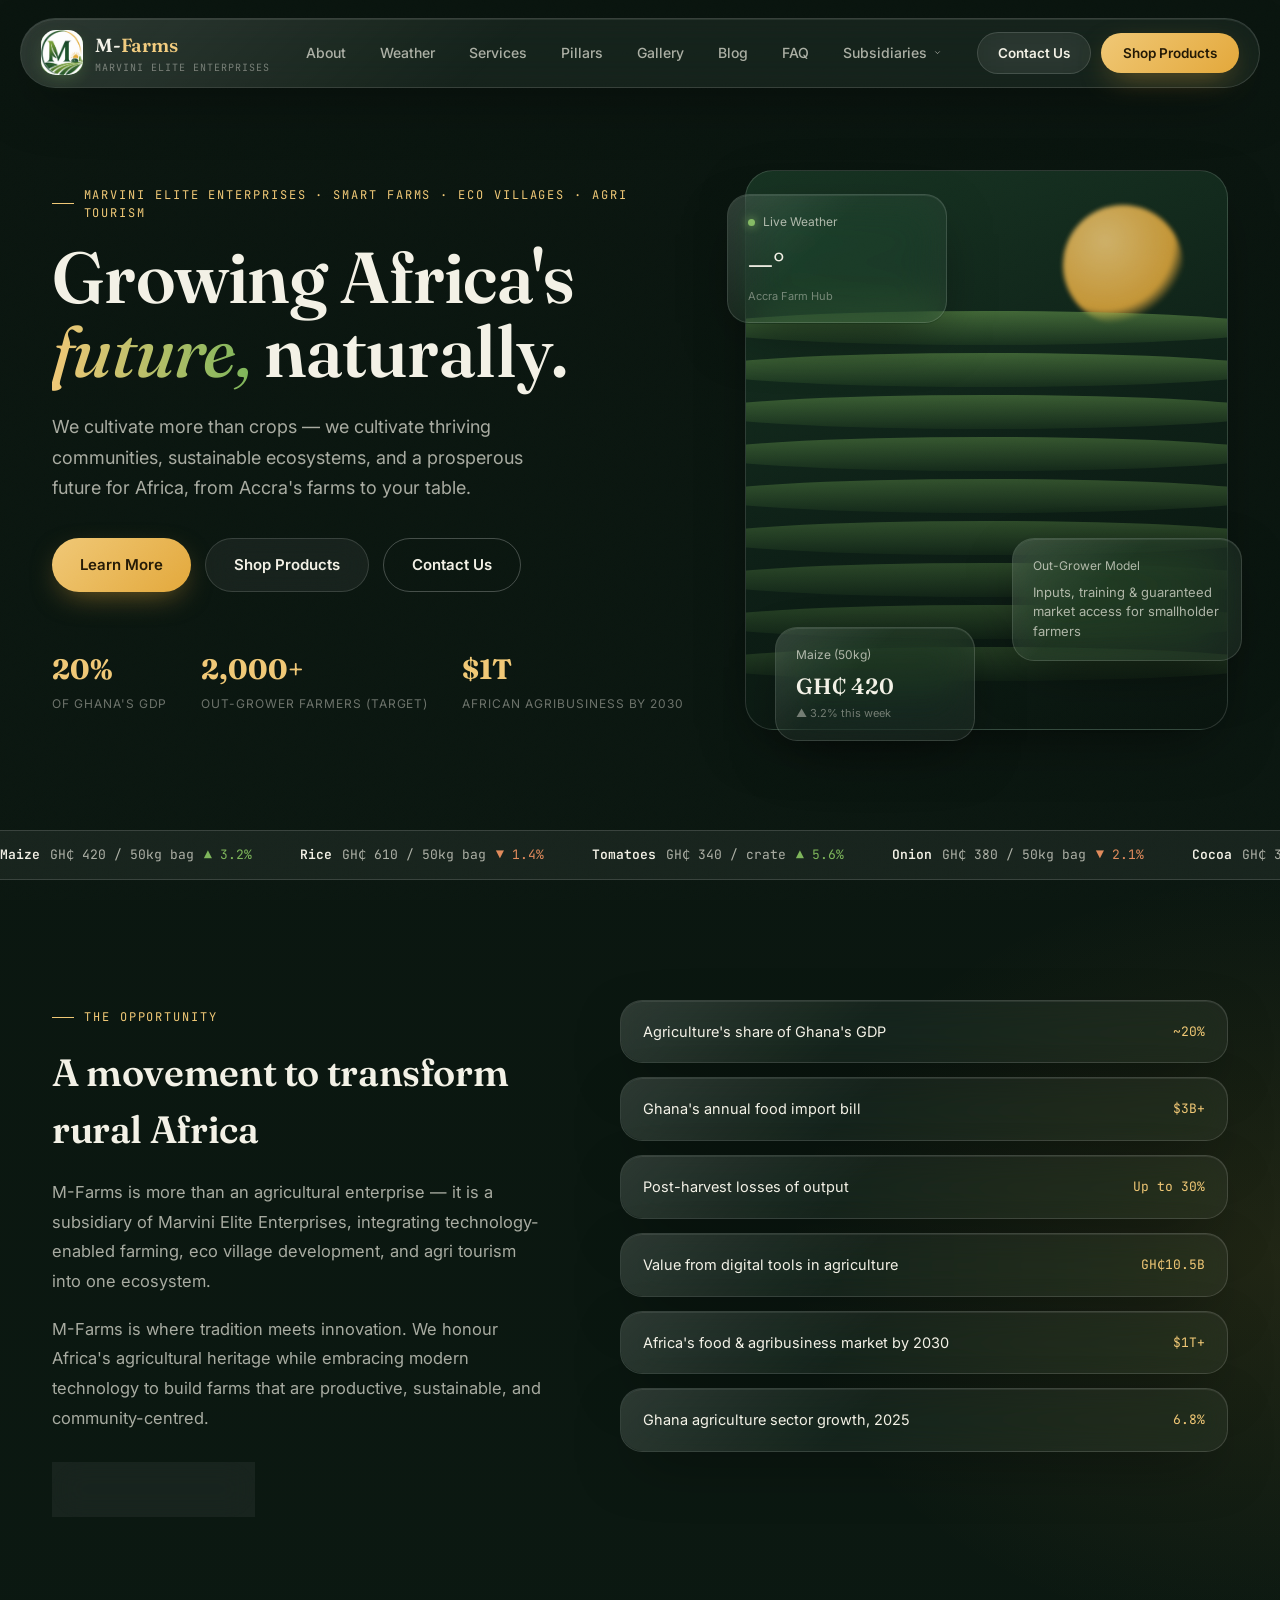
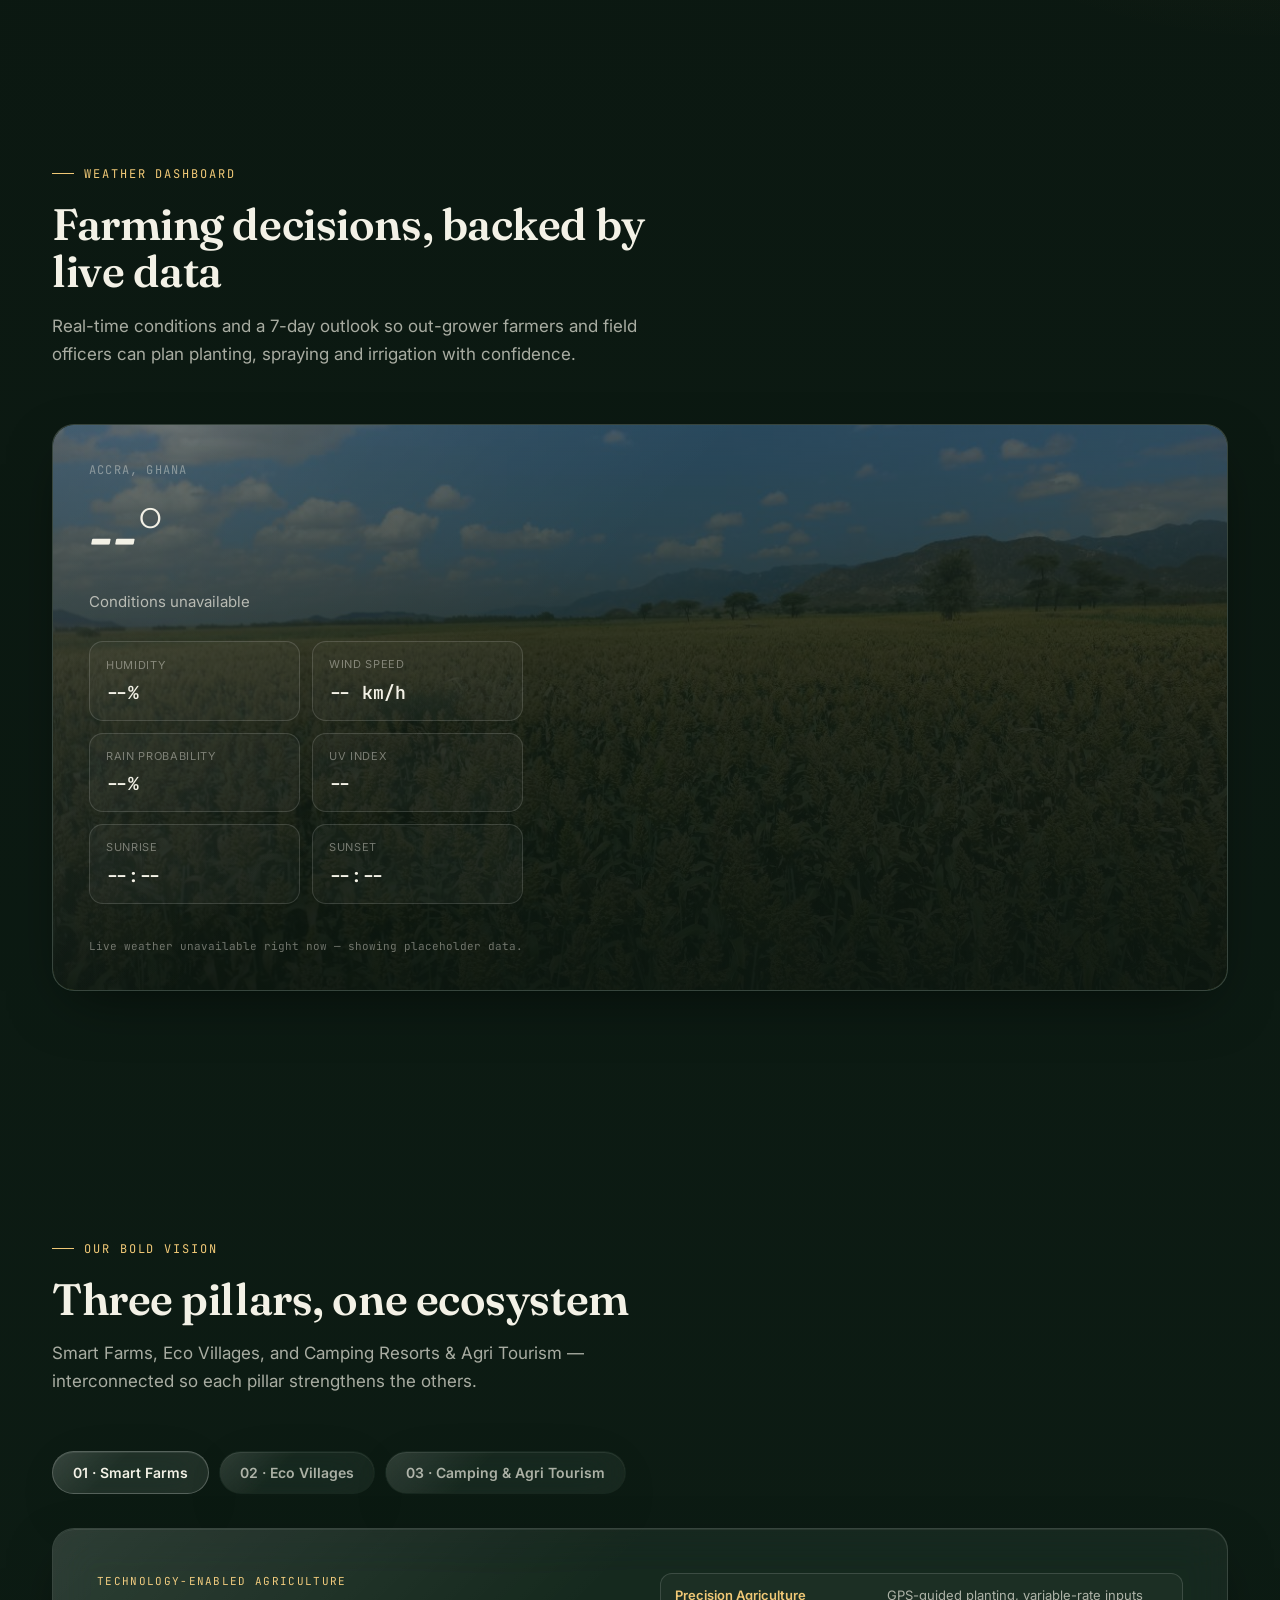
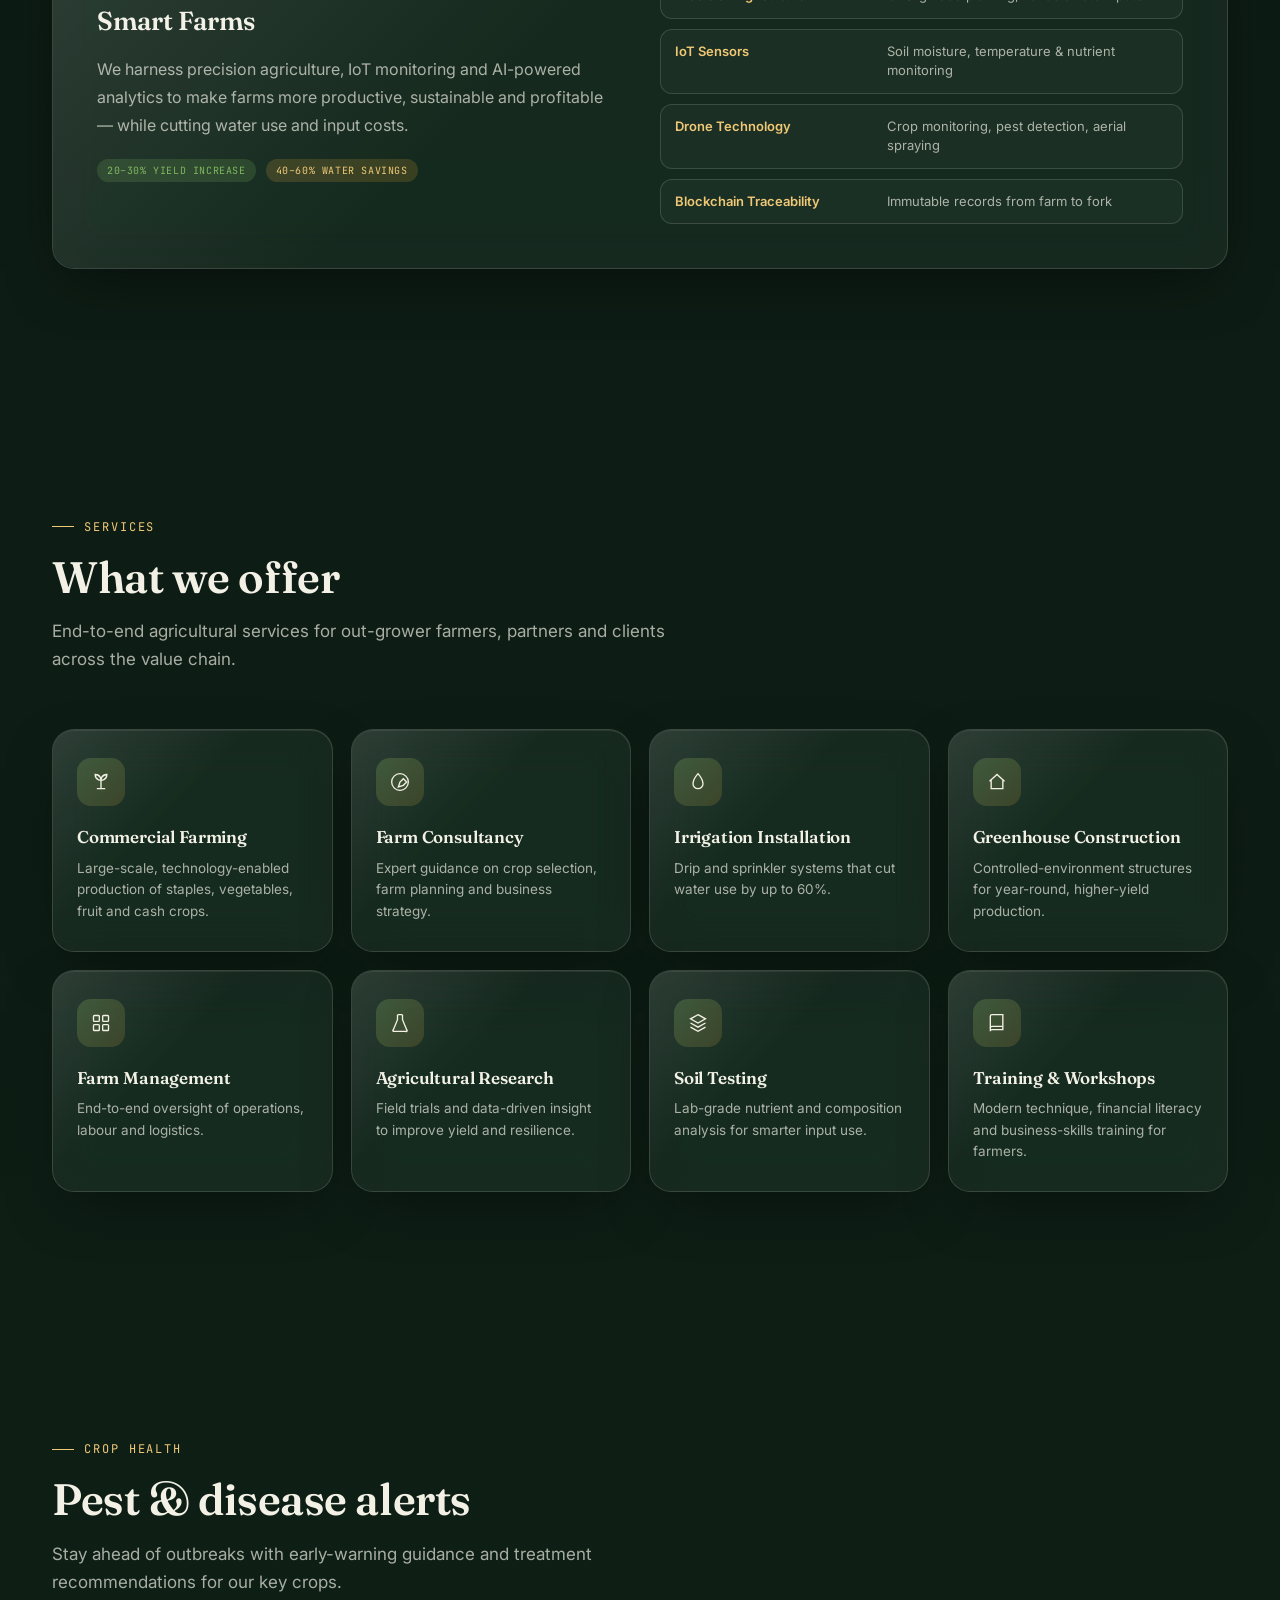
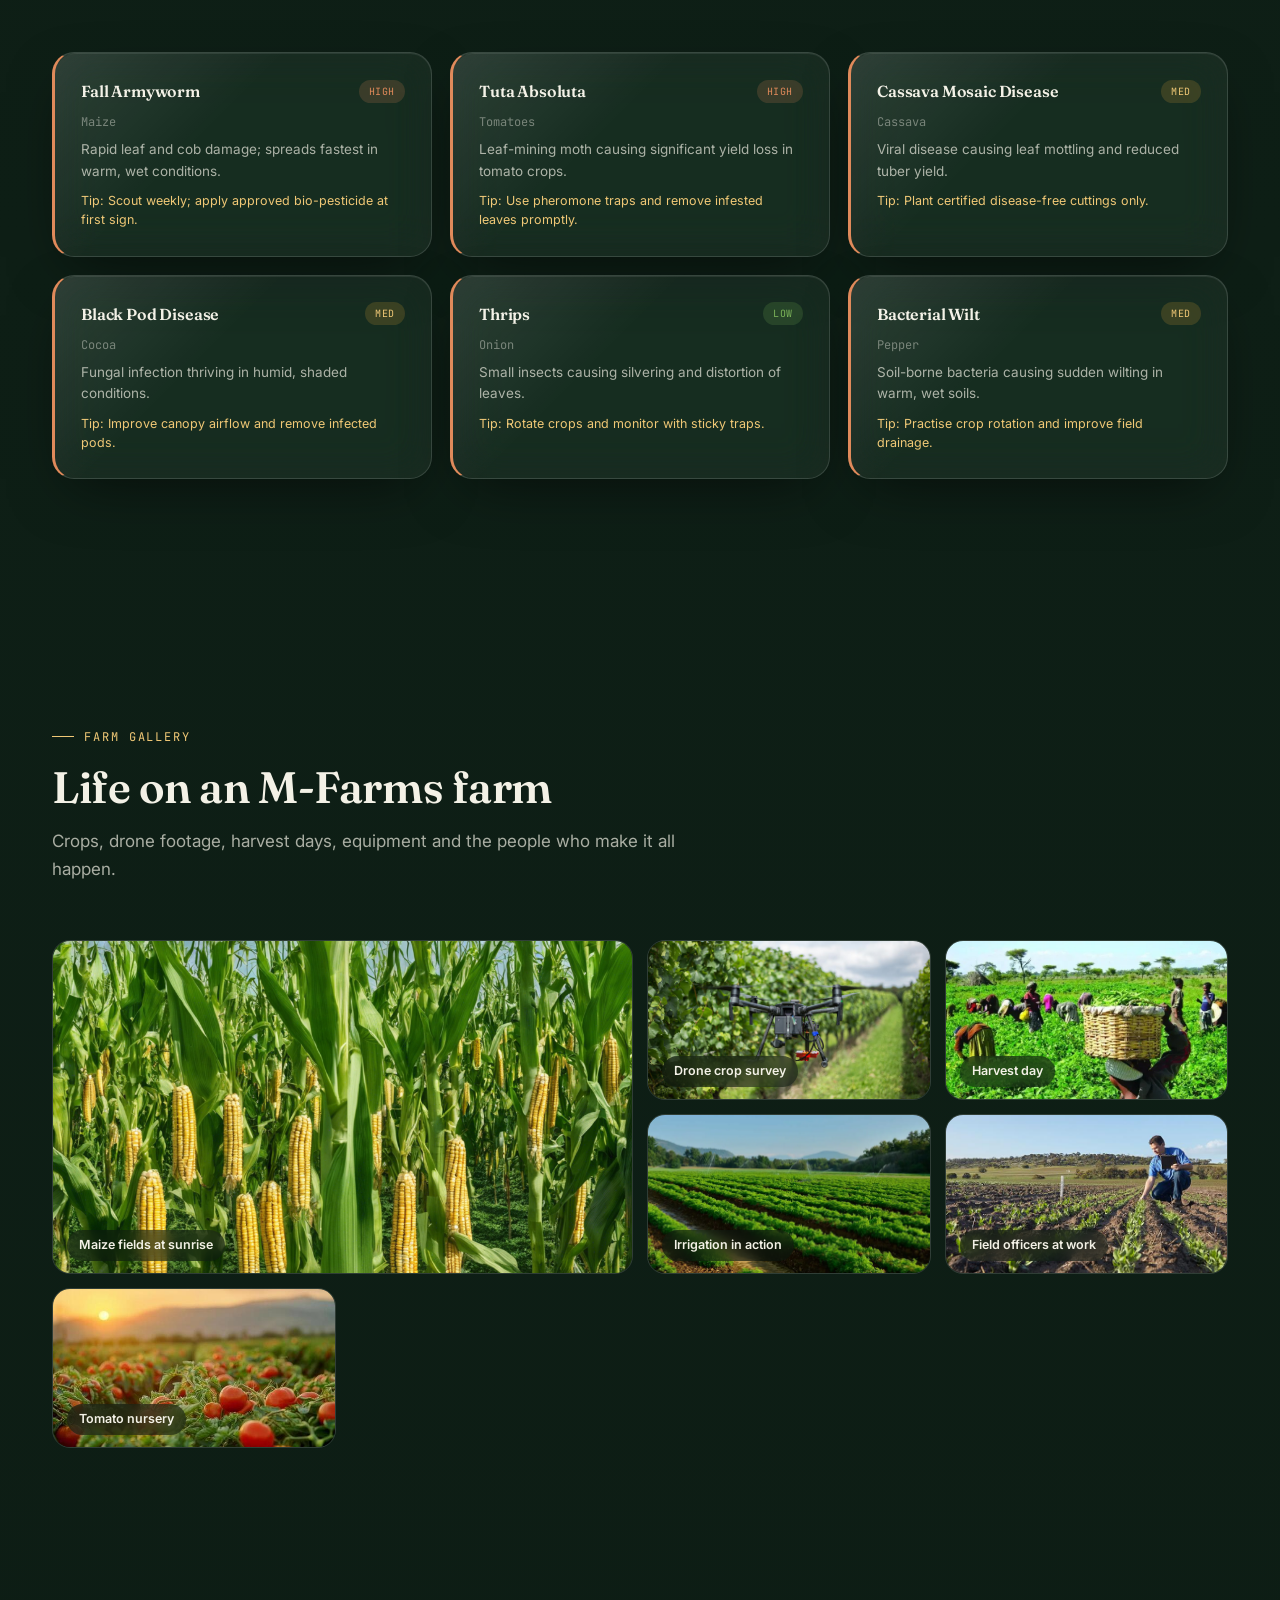
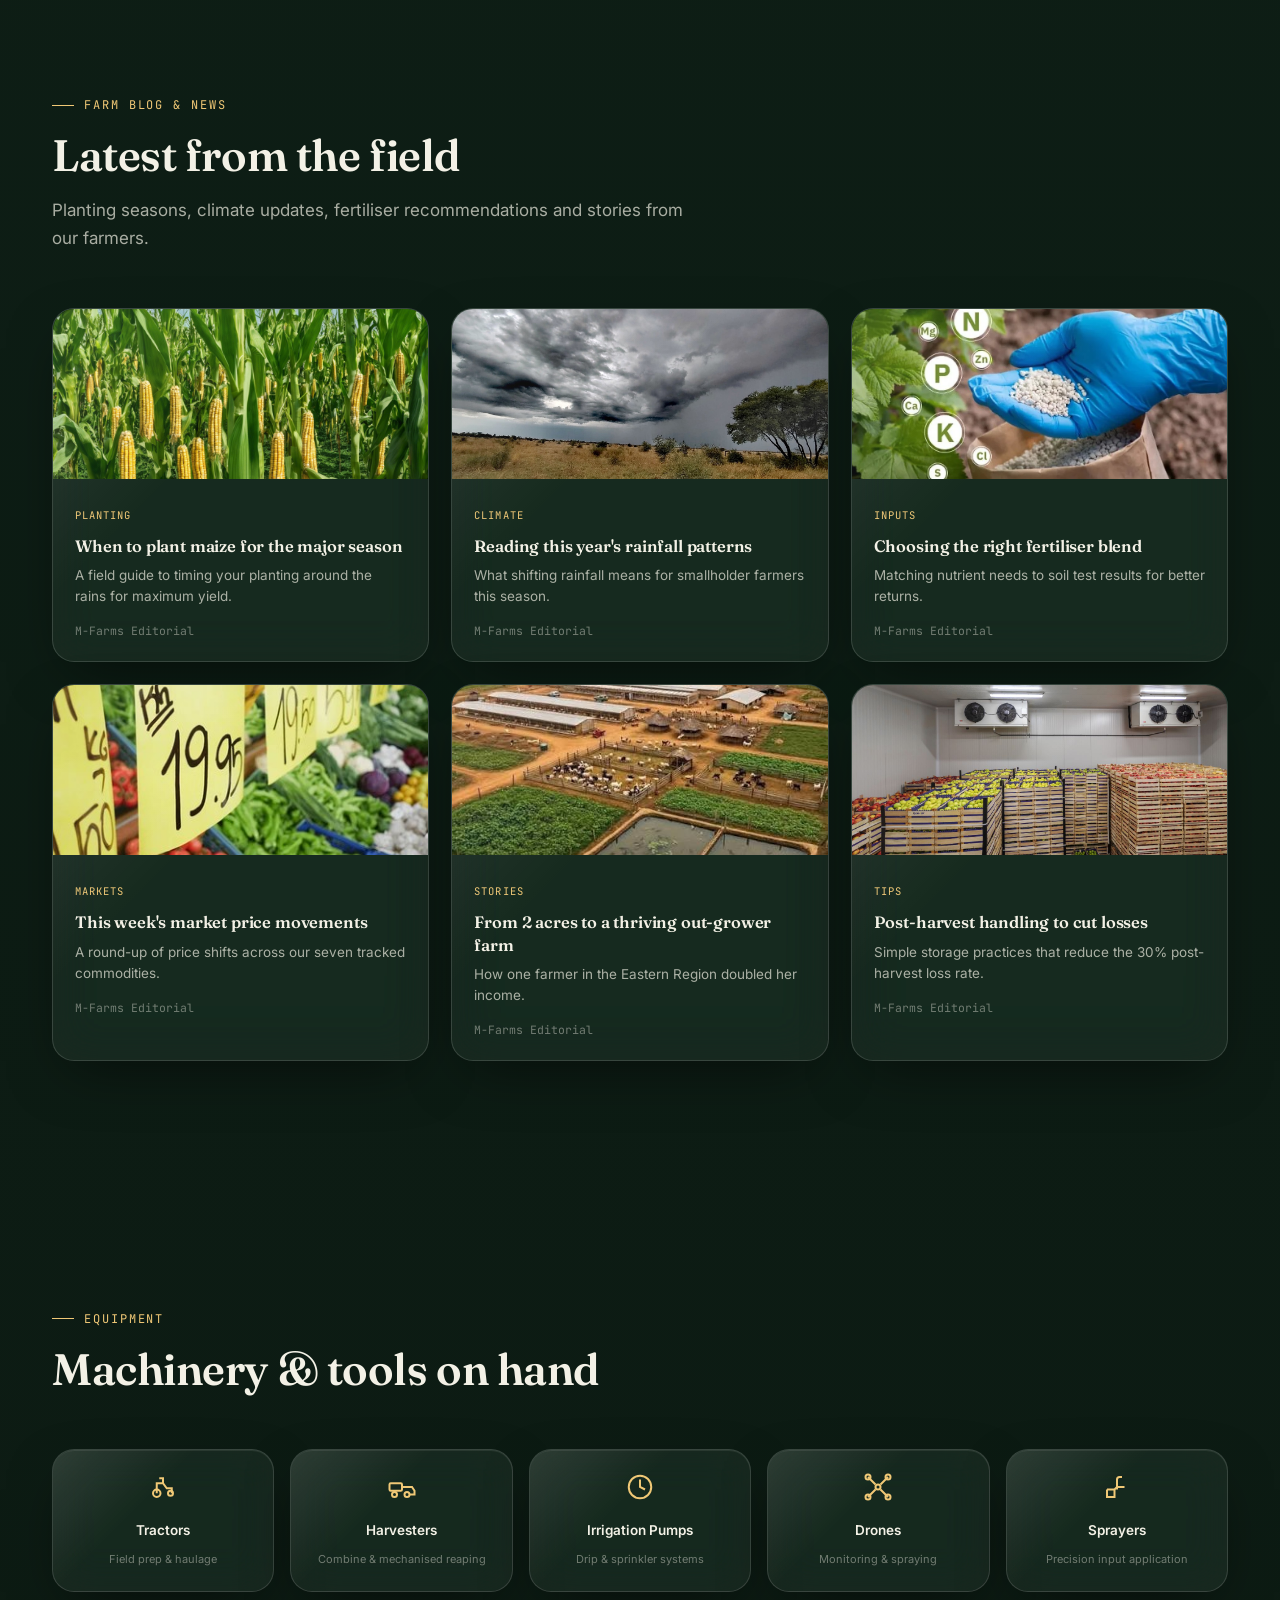
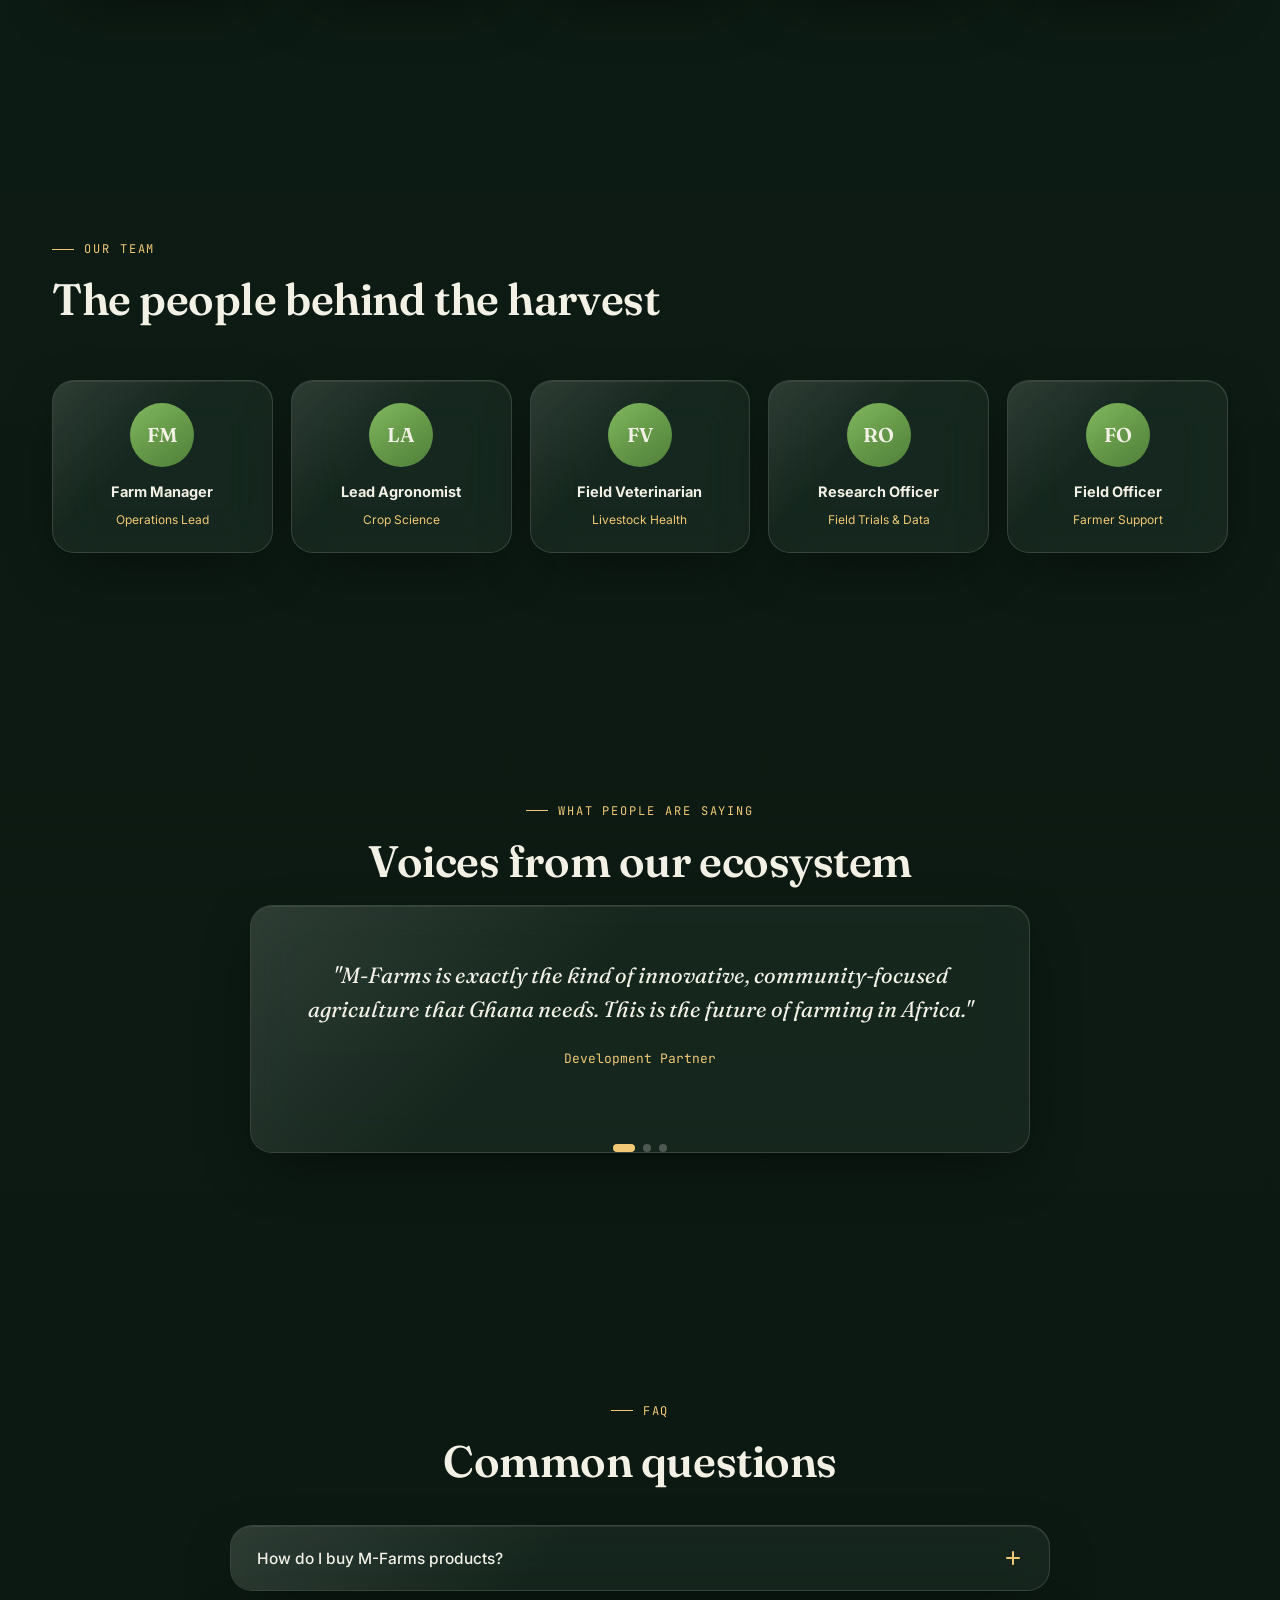
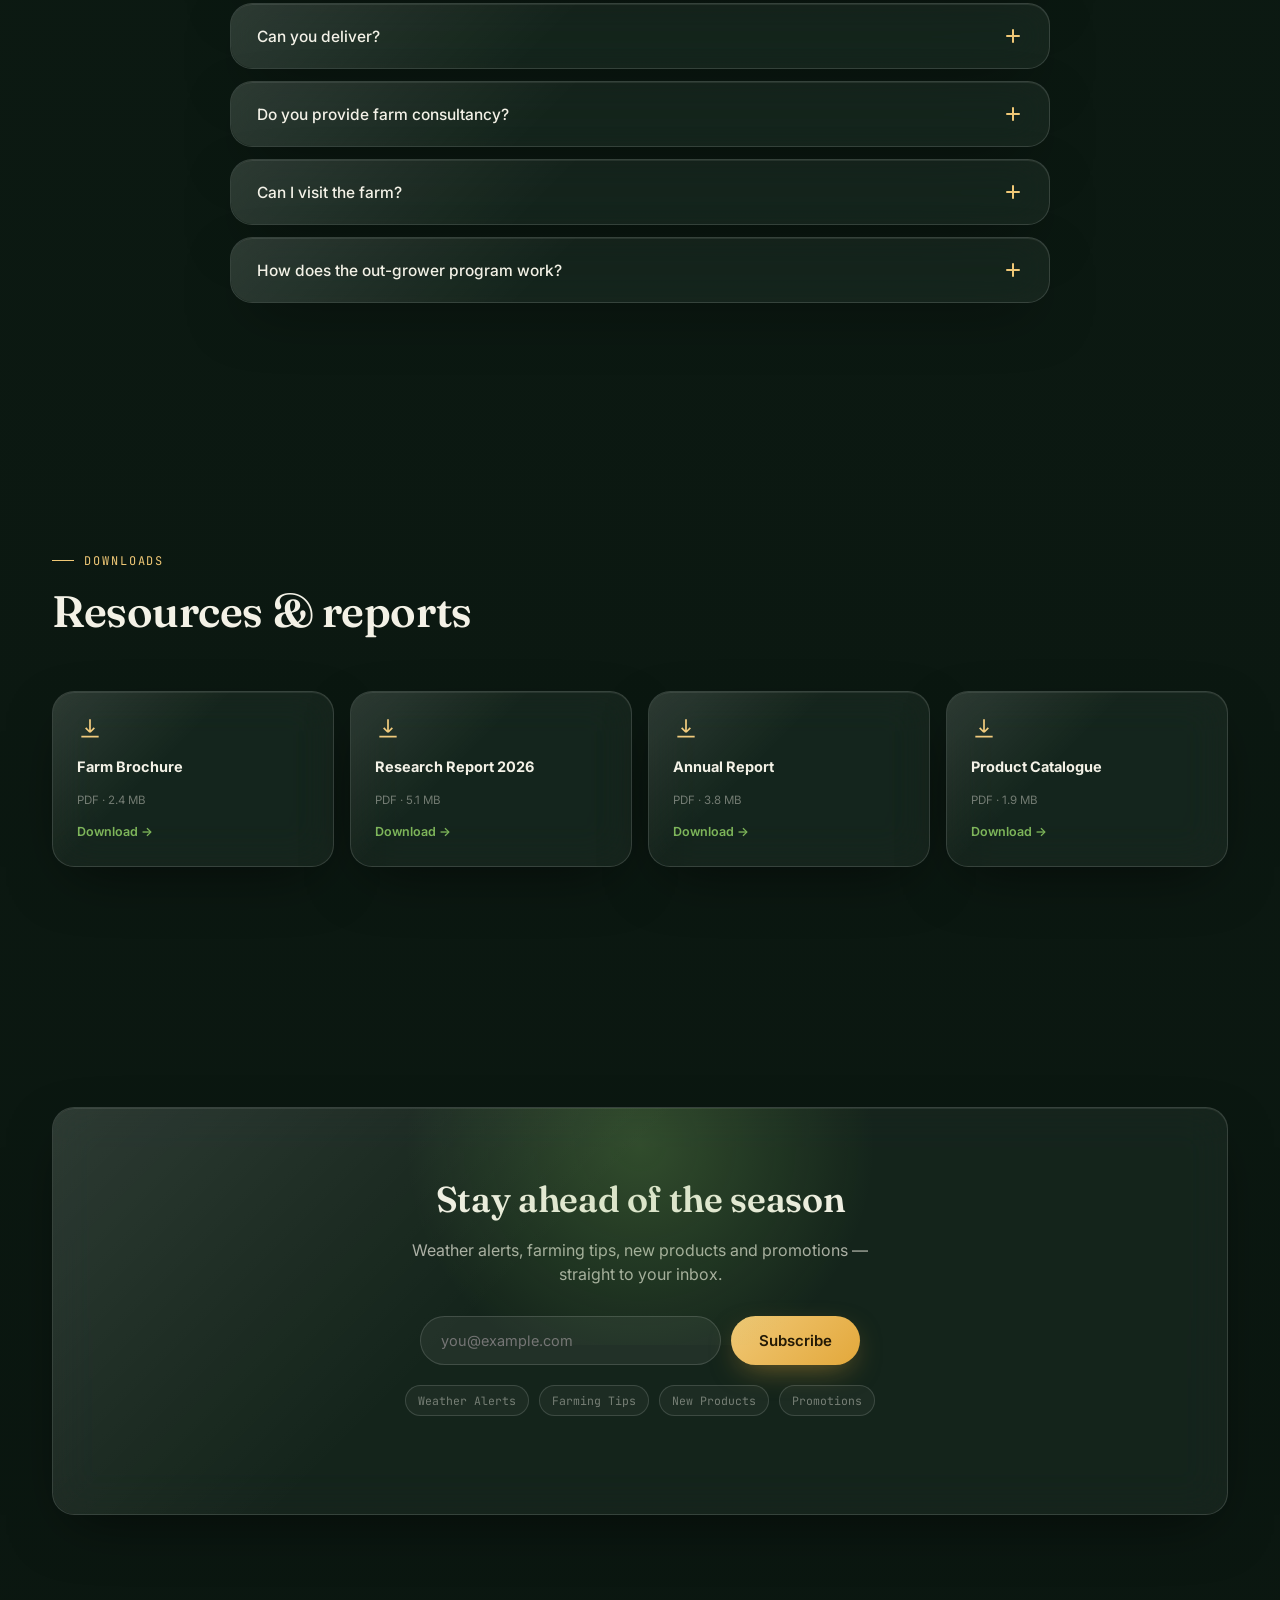
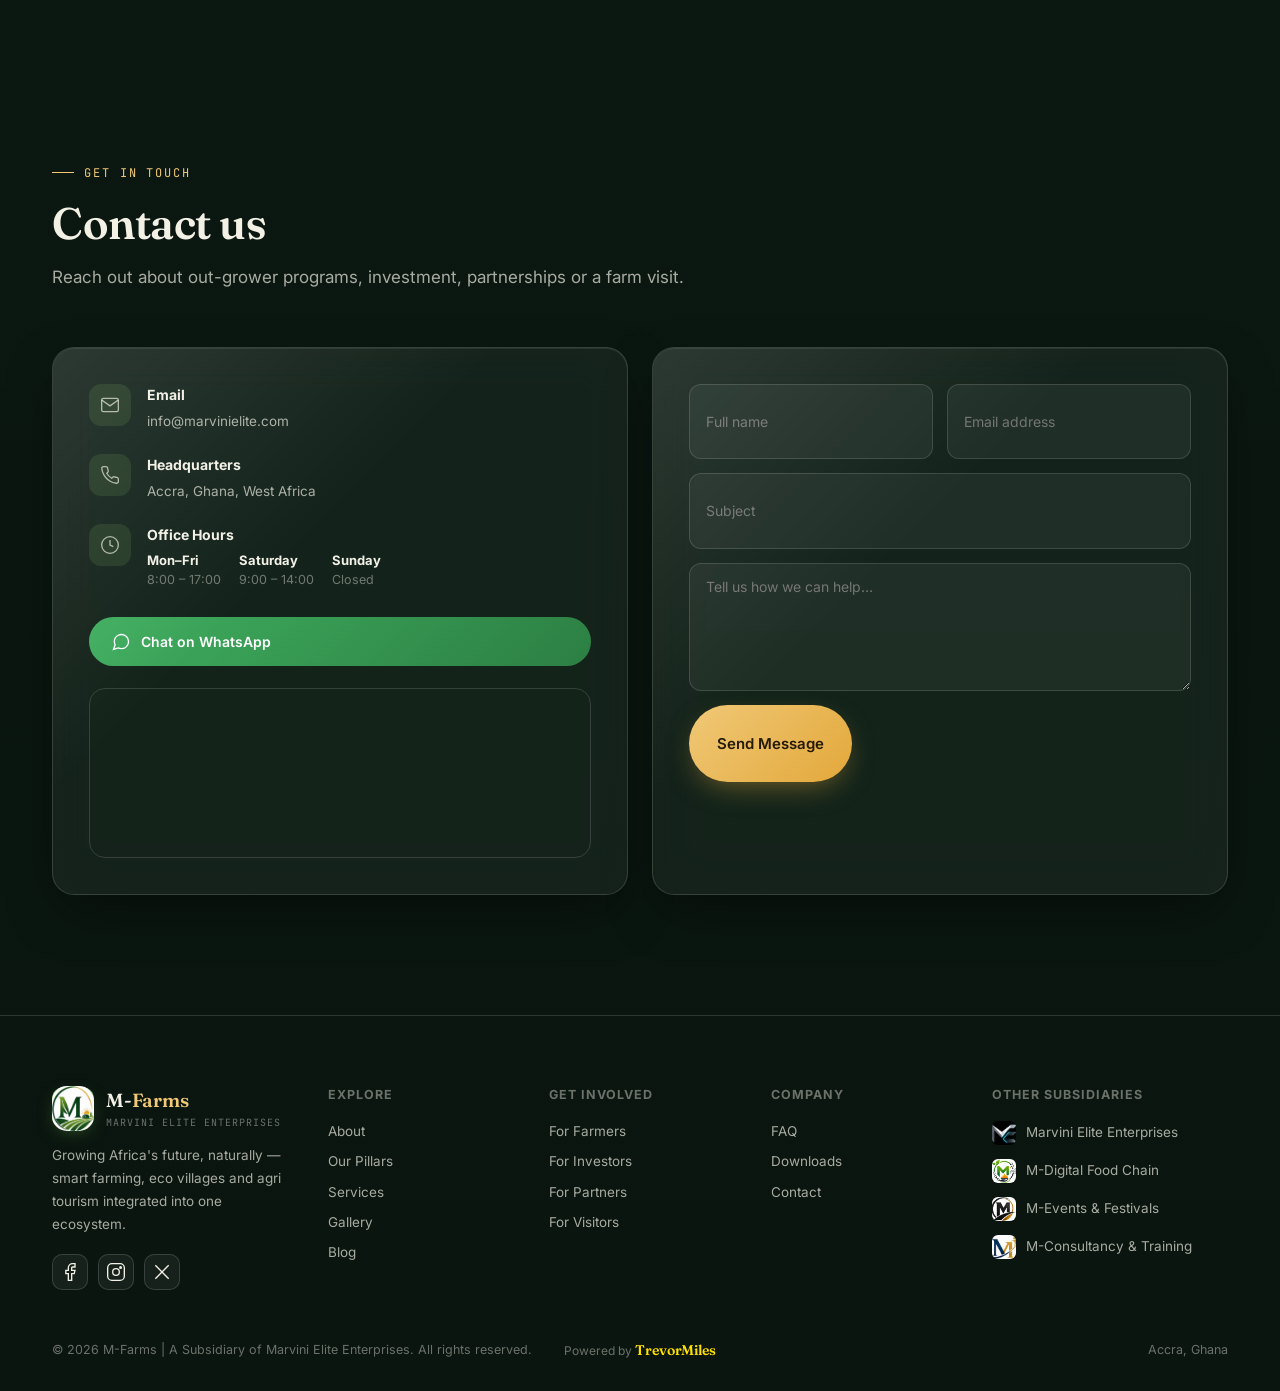
==== index.html @ 48f160b6 "first commit - M- Farms" ====
<!DOCTYPE html>
<html lang="en">
<head>
<meta charset="UTF-8">
<meta name="viewport" content="width=device-width, initial-scale=1.0">
<title>M-Farms — Growing Africa's Future, Naturally.</title>
<link rel="apple-touch-icon" sizes="180x180" href="img/favicon_io/apple-touch-icon.png">
<link rel="icon" type="image/png" sizes="32x32" href="img/favicon_io/favicon-32x32.png">
<link rel="icon" type="image/png" sizes="16x16" href="img/favicon_io/favicon-16x16.png">
<link rel="manifest" href="img/favicon_io/site.webmanifest">
<meta name="description" content="M-Farms integrates smart farming, eco villages, and agri tourism to build prosperous, food-secure African communities.">
<link rel="preconnect" href="https://fonts.googleapis.com">
<link rel="preconnect" href="https://fonts.gstatic.com" crossorigin>
<link href="https://fonts.googleapis.com/css2?family=Fraunces:ital,opsz,wght@0,9..144,300;0,9..144,450;0,9..144,600;0,9..144,700;1,9..144,500&family=Inter:wght@300;400;500;600;700&family=JetBrains+Mono:wght@400;500;600&display=swap" rel="stylesheet">
<style>
/* ============ DESIGN TOKENS ============ */
:root{
  --bg:#0a150f;
  --bg-2:#0e1f16;
  --bg-3:#122a1c;
  --ink:#f3f1e6;
  --ink-dim:rgba(243,241,230,.68);
  --ink-faint:rgba(243,241,230,.42);
  --leaf:#7db55a;
  --leaf-deep:#4f7f39;
  --gold:#e3a83b;
  --gold-soft:#f0c876;
  --soil:#a9764f;
  --alert:#e08a5b;
  --glass:rgba(255,255,255,.055);
  --glass-hi:rgba(255,255,255,.09);
  --glass-border:rgba(255,255,255,.14);
  --glass-border-hi:rgba(255,255,255,.24);
  --shadow:0 20px 60px -20px rgba(0,0,0,.6);
  --radius:22px;
  --radius-sm:14px;
  --ff-display:'Fraunces', serif;
  --ff-body:'Inter', sans-serif;
  --ff-mono:'JetBrains Mono', monospace;
  --ease:cubic-bezier(.22,1,.36,1);
}

*,*::before,*::after{box-sizing:border-box;margin:0;padding:0}
html{scroll-behavior:smooth}
body{
  font-family:var(--ff-body);
  background:
    radial-gradient(ellipse 1200px 800px at 15% -10%, rgba(125,181,90,.16), transparent 60%),
    radial-gradient(ellipse 900px 700px at 100% 10%, rgba(227,168,59,.10), transparent 55%),
    linear-gradient(180deg, var(--bg) 0%, var(--bg-2) 40%, var(--bg) 100%);
  color:var(--ink);
  line-height:1.5;
  overflow-x:hidden;
  min-height:100vh;
}
img{max-width:100%;display:block}
a{color:inherit;text-decoration:none}
button{font-family:inherit;cursor:pointer;border:none;background:none;color:inherit}
input,textarea,select{font-family:inherit;color:inherit}
ul{list-style:none}
h1,h2,h3,h4{font-family:var(--ff-display);font-weight:600;letter-spacing:-.01em}
.container{max-width:1240px;margin:0 auto;padding:0 32px}
::selection{background:var(--leaf-deep);color:#fff}

/* subtle grain texture overlay */
body::before{
  content:'';
  position:fixed;inset:0;pointer-events:none;z-index:2;opacity:.035;
  background-image:url("data:image/svg+xml,%3Csvg xmlns='http://www.w3.org/2000/svg' width='120' height='120'%3E%3Cfilter id='n'%3E%3CfeTurbulence type='fractalNoise' baseFrequency='0.9' numOctaves='2' stitchTiles='stitch'/%3E%3C/filter%3E%3Crect width='100%25' height='100%25' filter='url(%23n)'/%3E%3C/svg%3E");
  mix-blend-mode:overlay;
}

/* ============ GLASS PRIMITIVES ============ */
.glass{
  background:var(--glass);
  border:1px solid var(--glass-border);
  border-radius:var(--radius);
  backdrop-filter:blur(22px) saturate(140%);
  -webkit-backdrop-filter:blur(22px) saturate(140%);
  box-shadow:var(--shadow), inset 0 1px 0 rgba(255,255,255,.08);
  position:relative;
}
.glass::after{
  content:'';position:absolute;inset:0;border-radius:inherit;pointer-events:none;
  background:linear-gradient(135deg, rgba(255,255,255,.10), rgba(255,255,255,0) 40%);
}
.glass-hi{background:var(--glass-hi);border-color:var(--glass-border-hi)}
.pill{border-radius:999px}

/* eyebrow label */
.eyebrow{
  display:inline-flex;align-items:center;gap:10px;
  font-family:var(--ff-mono);font-size:12px;letter-spacing:.16em;text-transform:uppercase;
  color:var(--gold-soft);margin-bottom:18px;
}
.eyebrow::before{content:'';width:22px;height:1px;background:var(--gold-soft)}

.btn{
  display:inline-flex;align-items:center;justify-content:center;gap:8px;
  padding:15px 28px;border-radius:999px;font-weight:600;font-size:15px;
  transition:transform .35s var(--ease), box-shadow .35s var(--ease), background .35s var(--ease);
  white-space:nowrap;
}
.btn-primary{
  background:linear-gradient(135deg, var(--gold-soft), var(--gold));
  color:#241a06;box-shadow:0 10px 30px -10px rgba(227,168,59,.55);
}
.btn-primary:hover{transform:translateY(-2px);box-shadow:0 16px 36px -10px rgba(227,168,59,.7)}
.btn-glass{
  background:var(--glass);border:1px solid var(--glass-border);color:var(--ink);
  backdrop-filter:blur(16px);
}
.btn-glass:hover{background:var(--glass-hi);border-color:var(--glass-border-hi);transform:translateY(-2px)}
.btn-outline{border:1px solid var(--glass-border-hi);color:var(--ink)}
.btn-outline:hover{background:var(--glass)}

section{position:relative;padding:120px 0}
.section-head{max-width:640px;margin-bottom:56px}
.section-head h2{font-size:clamp(30px,4vw,44px);line-height:1.08;font-weight:600}
.section-head p{color:var(--ink-dim);font-size:17px;margin-top:16px;line-height:1.65}

/* reveal on scroll */
.reveal{opacity:0;transform:translateY(28px);transition:opacity .8s var(--ease), transform .8s var(--ease)}
.reveal.in{opacity:1;transform:translateY(0)}

/* ============ NAV ============ */
header{
  position:fixed;top:0;left:0;right:0;z-index:100;
  padding:18px 0;
}
.nav-inner{
  max-width:1240px;margin:0 auto;padding:12px 20px;
  display:flex;align-items:center;justify-content:space-between;
  border-radius:999px;
}
.brand{display:flex;align-items:center;gap:12px}
.brand-mark{
  width:42px;height:42px;border-radius:12px;
  background:linear-gradient(145deg, var(--leaf), var(--leaf-deep));
  display:flex;align-items:center;justify-content:center;
  box-shadow:inset 0 1px 0 rgba(255,255,255,.35), 0 6px 18px -6px rgba(79,127,57,.7);
}
.brand-name{font-family:var(--ff-display);font-size:19px;font-weight:600;letter-spacing:-.01em}
.brand-name span{color:var(--gold-soft)}
.brand-sub{display:block;font-family:var(--ff-mono);font-size:10px;letter-spacing:.1em;color:var(--ink-faint);text-transform:uppercase}
nav ul{display:flex;align-items:center;gap:2px}
nav ul li{display:flex;align-items:center}
nav a{
  padding:10px 16px;border-radius:999px;font-size:14px;font-weight:500;color:var(--ink-dim);
  transition:background .3s var(--ease), color .3s var(--ease);
}
nav a:hover{background:var(--glass);color:var(--ink)}
.nav-drop{position:relative;display:flex;align-items:center}
.nav-drop>a{display:flex;align-items:center;gap:6px;height:100%}
.nav-drop .caret{width:9px;height:9px;stroke:currentColor;fill:none;stroke-width:2;transition:transform .3s var(--ease)}
.nav-drop.open .caret{transform:rotate(180deg)}
.nav-drop-menu{
  position:absolute;top:100%;left:50%;transform:translateX(-50%) translateY(6px);
  margin-top:10px;min-width:220px;padding:10px;display:grid;gap:2px;
  opacity:0;visibility:hidden;pointer-events:none;
  transition:opacity .25s var(--ease), transform .25s var(--ease), visibility .25s;
  z-index:50;
}
.nav-drop-menu::before{
  content:'';position:absolute;left:0;right:0;top:-10px;height:10px;
}
.nav-drop:hover .nav-drop-menu,
.nav-drop.open .nav-drop-menu{
  opacity:1;visibility:visible;pointer-events:auto;transform:translateX(-50%) translateY(0);
}
.nav-drop-menu a{
  display:flex;align-items:center;gap:10px;padding:10px 12px;border-radius:12px;
  font-size:13.5px;color:var(--ink-dim);white-space:nowrap;
}
.nav-drop-menu a:hover{background:var(--glass-hi);color:var(--ink)}
.nav-drop-menu img{width:22px;height:22px;border-radius:6px;object-fit:cover;flex-shrink:0}
.nav-cta{display:flex;align-items:center;gap:10px}
.nav-toggle{display:none;width:42px;height:42px;border-radius:12px;align-items:center;justify-content:center}
.nav-toggle span,.nav-toggle span::before,.nav-toggle span::after{
  content:'';display:block;width:18px;height:2px;background:var(--ink);position:relative;transition:.3s;
}
.nav-toggle span::before{position:absolute;top:-6px}
.nav-toggle span::after{position:absolute;top:6px}

/* ============ HERO ============ */
.hero{padding:170px 0 100px;position:relative;overflow:hidden}
.hero-grid{display:grid;grid-template-columns:1.05fr .8fr;gap:60px;align-items:center}
.hero-copy h1{font-size:clamp(42px,6vw,72px);line-height:1.03;font-weight:600}
.hero-copy h1 em{
  font-style:italic;font-weight:500;color:var(--gold-soft);
  background:linear-gradient(90deg,var(--gold-soft),var(--leaf));
  -webkit-background-clip:text;background-clip:text;color:transparent;
}
.hero-copy .lede{margin:24px 0 34px;font-size:18px;color:var(--ink-dim);max-width:520px;line-height:1.7}
.hero-actions{display:flex;flex-wrap:wrap;gap:14px}
.hero-stats{display:flex;gap:34px;margin-top:56px;flex-wrap:wrap}
.hero-stats div b{display:block;font-family:var(--ff-display);font-size:28px;color:var(--gold-soft)}
.hero-stats div span{font-size:12px;color:var(--ink-faint);text-transform:uppercase;letter-spacing:.08em}

/* floating field illustration */
.hero-visual{position:relative;height:560px}
.field-scene{
  position:absolute;inset:0;border-radius:28px;overflow:hidden;
  background:linear-gradient(160deg,#173322,#0d1f16 55%, #0a150f);
  border:1px solid var(--glass-border);
  box-shadow:var(--shadow);
}
.rows{position:absolute;inset:0}
.row{
  position:absolute;left:-10%;right:-10%;height:34px;border-radius:50%;
  background:linear-gradient(180deg, rgba(125,181,90,.5), rgba(79,127,57,.15));
  filter:blur(.5px);
  animation:sway 7s ease-in-out infinite;
}
@keyframes sway{0%,100%{transform:translateX(0) scaleY(1)}50%{transform:translateX(10px) scaleY(1.05)}}
.sun{
  position:absolute;top:34px;right:44px;width:120px;height:120px;border-radius:50%;
  background:radial-gradient(circle at 35% 30%, var(--gold-soft), var(--gold) 60%, transparent 72%);
  filter:blur(2px);opacity:.85;animation:pulse 6s ease-in-out infinite;
}
@keyframes pulse{0%,100%{opacity:.7;transform:scale(1)}50%{opacity:1;transform:scale(1.06)}}

.float-card{position:absolute;padding:18px 20px;width:220px;animation:float 8s ease-in-out infinite}
.float-card.weather{top:24px;left:-18px;animation-delay:.2s}
.float-card.pillar{bottom:70px;right:-14px;width:230px;animation-delay:1.4s}
.float-card.price{bottom:-10px;left:30px;width:200px;animation-delay:2.6s}
@keyframes float{0%,100%{transform:translateY(0)}50%{transform:translateY(-12px)}}
.float-card .fc-head{display:flex;align-items:center;justify-content:space-between;margin-bottom:10px}
.float-card .fc-label{font-size:12px;color:var(--ink-dim);display:flex;align-items:center;gap:8px}
.dot{width:7px;height:7px;border-radius:50%;background:var(--leaf);box-shadow:0 0 10px var(--leaf)}
.float-card .fc-big{font-family:var(--ff-display);font-size:30px;font-weight:600}
.float-card .fc-sub{font-size:11px;color:var(--ink-faint);margin-top:2px}
.icon{width:20px;height:20px;stroke:currentColor;fill:none;stroke-width:1.6}

/* ============ MARQUEE PRICE TICKER ============ */
.ticker-wrap{
  border-top:1px solid var(--glass-border);border-bottom:1px solid var(--glass-border);
  background:var(--glass);overflow:hidden;padding:14px 0;
}
.ticker{display:flex;gap:48px;white-space:nowrap;animation:scroll-left 34s linear infinite}
.ticker-wrap:hover .ticker{animation-play-state:paused}
@keyframes scroll-left{0%{transform:translateX(0)}100%{transform:translateX(-50%)}}
.tick-item{display:flex;align-items:center;gap:10px;font-family:var(--ff-mono);font-size:13px;color:var(--ink-dim)}
.tick-item b{color:var(--ink);font-weight:600}
.tick-up{color:var(--leaf)}
.tick-down{color:var(--alert)}

/* ============ ABOUT / OPPORTUNITY ============ */
.about-grid{display:grid;grid-template-columns:.9fr 1.1fr;gap:70px;align-items:start}
.about-copy p{color:var(--ink-dim);font-size:16.5px;line-height:1.8;margin-bottom:18px}
.opportunity-list{display:grid;gap:14px}
.opp-row{
  padding:20px 22px;display:grid;grid-template-columns:1fr auto;gap:14px;align-items:center;
  transition:transform .35s var(--ease), border-color .35s var(--ease);
}
.opp-row:hover{transform:translateX(6px);border-color:var(--glass-border-hi)}
.opp-row .k{font-size:14.5px;color:var(--ink)}
.opp-row .v{font-family:var(--ff-mono);font-size:13px;color:var(--gold-soft);text-align:right}

/* ============ PILLARS ============ */
.pillars-tabs{display:flex;gap:10px;margin-bottom:34px;flex-wrap:wrap}
.pillar-tab{padding:12px 20px;border-radius:999px;font-size:14px;font-weight:600;color:var(--ink-dim);border:1px solid transparent;transition:.3s}
.pillar-tab.active{background:var(--glass-hi);border-color:var(--glass-border-hi);color:var(--ink)}
.pillar-panel{display:none;padding:44px;grid-template-columns:1fr 1fr;gap:40px}
.pillar-panel.active{display:grid}
.pillar-panel h3{font-size:26px;margin-bottom:14px}
.pillar-panel .tag{font-family:var(--ff-mono);font-size:11px;color:var(--gold-soft);text-transform:uppercase;letter-spacing:.12em;margin-bottom:12px;display:block}
.pillar-panel p{color:var(--ink-dim);line-height:1.75;margin-bottom:20px}
.mini-table{display:grid;gap:10px}
.mini-row{display:grid;grid-template-columns:1fr 1.4fr;gap:12px;padding:12px 14px;border-radius:12px;background:rgba(255,255,255,.03);border:1px solid var(--glass-border)}
.mini-row .t{font-size:13px;font-weight:600;color:var(--gold-soft)}
.mini-row .d{font-size:13px;color:var(--ink-dim);line-height:1.5}

/* ============ WEATHER DASHBOARD ============ */
.weather-dash{padding:36px;display:grid;grid-template-columns:1.1fr 1.6fr;gap:36px;overflow:hidden}
.dash-bg{position:absolute;inset:0;z-index:0;overflow:hidden;border-radius:inherit}
.dash-bg::after{content:'';position:absolute;inset:0;background:linear-gradient(180deg, rgba(10,21,15,.55), rgba(10,21,15,.85) 55%, rgba(10,21,15,.94));}
.dash-bg .track{position:relative;width:100%;height:100%}
.dash-bg .track img{position:absolute;inset:0;width:100%;height:100%;object-fit:cover;opacity:0;transition:opacity 1.2s ease-in-out}
.dash-bg .track img.active{opacity:.85}
.weather-now,.weather-forecast-col{position:relative;z-index:1}
@media(prefers-reduced-motion:reduce){.dash-bg .track{animation:none}}
.weather-now{display:flex;flex-direction:column;justify-content:center;gap:18px}
.weather-loc{font-family:var(--ff-mono);font-size:12px;color:var(--ink-faint);text-transform:uppercase;letter-spacing:.1em}
.weather-temp{font-family:var(--ff-display);font-size:76px;font-weight:600;line-height:1}
.weather-desc{color:var(--ink-dim);font-size:15px}
.weather-metrics{display:grid;grid-template-columns:1fr 1fr;gap:12px;margin-top:10px}
.metric{padding:14px 16px;border-radius:14px;background:rgba(255,255,255,.03);border:1px solid var(--glass-border)}
.metric .m-label{font-size:11px;color:var(--ink-faint);text-transform:uppercase;letter-spacing:.06em;display:flex;align-items:center;gap:6px;margin-bottom:6px}
.metric .m-value{font-family:var(--ff-mono);font-size:18px;font-weight:600}
.forecast-strip{display:grid;grid-template-columns:repeat(7,1fr);gap:10px}
.forecast-day{
  padding:16px 8px;border-radius:16px;text-align:center;background:rgba(255,255,255,.03);
  border:1px solid var(--glass-border);transition:transform .3s var(--ease), background .3s var(--ease);
}
.forecast-day:hover{transform:translateY(-6px);background:rgba(255,255,255,.06)}
.forecast-day .fd-day{font-size:11.5px;color:var(--ink-faint);text-transform:uppercase;margin-bottom:8px}
.forecast-day .fd-icon{margin:0 auto 8px;width:26px;height:26px;color:var(--gold-soft)}
.forecast-day .fd-hi{font-family:var(--ff-mono);font-size:15px;font-weight:600}
.forecast-day .fd-lo{font-family:var(--ff-mono);font-size:12px;color:var(--ink-faint)}
.weather-status{font-size:11px;color:var(--ink-faint);margin-top:16px;font-family:var(--ff-mono)}

/* ============ SERVICES ============ */
.service-grid{display:grid;grid-template-columns:repeat(4,1fr);gap:18px}
.service-card{padding:28px 24px;transition:transform .4s var(--ease), border-color .4s var(--ease)}
.service-card:hover{transform:translateY(-8px);border-color:var(--glass-border-hi)}
.service-card .icon-wrap{
  width:48px;height:48px;border-radius:14px;background:linear-gradient(135deg, rgba(125,181,90,.25), rgba(227,168,59,.16));
  display:flex;align-items:center;justify-content:center;margin-bottom:18px;
}
.service-card h4{font-size:17px;margin-bottom:8px;font-weight:600}
.service-card p{font-size:13.5px;color:var(--ink-dim);line-height:1.6}

/* ============ PEST ALERTS ============ */
.alert-grid{display:grid;grid-template-columns:repeat(3,1fr);gap:18px}
.alert-card{padding:26px;border-left:3px solid var(--alert)}
.alert-card .a-head{display:flex;justify-content:space-between;align-items:center;margin-bottom:10px}
.alert-card h4{font-size:16px}
.badge{font-family:var(--ff-mono);font-size:10px;padding:4px 10px;border-radius:999px;text-transform:uppercase;letter-spacing:.06em}
.badge-high{background:rgba(224,138,91,.18);color:var(--alert)}
.badge-med{background:rgba(227,168,59,.18);color:var(--gold-soft)}
.badge-low{background:rgba(125,181,90,.18);color:var(--leaf)}
.alert-card p{font-size:13.5px;color:var(--ink-dim);line-height:1.6;margin-bottom:10px}
.alert-card .tip{font-size:12.5px;color:var(--gold-soft)}

/* ============ GALLERY ============ */
.gallery-grid{display:grid;grid-template-columns:repeat(4,1fr);grid-auto-rows:160px;gap:14px}
.gallery-grid .g1{grid-column:span 2;grid-row:span 2}
.gallery-grid figure{
  border-radius:18px;overflow:hidden;position:relative;border:1px solid var(--glass-border);
}
.gallery-grid img{width:100%;height:100%;object-fit:cover;transition:transform .6s var(--ease)}
.gallery-grid figure:hover img{transform:scale(1.08)}
.gallery-grid figcaption{
  position:absolute;left:14px;bottom:12px;font-size:12.5px;font-weight:600;
  padding:6px 12px;border-radius:999px;background:rgba(10,21,15,.55);backdrop-filter:blur(8px);
}

/* ============ BLOG ============ */
.blog-grid{display:grid;grid-template-columns:repeat(3,1fr);gap:22px}
.blog-card{overflow:hidden;transition:transform .4s var(--ease)}
.blog-card:hover{transform:translateY(-8px)}
.blog-thumb{height:170px;overflow:hidden}
.blog-thumb img{width:100%;height:100%;object-fit:cover}
.blog-body{padding:22px}
.blog-cat{font-family:var(--ff-mono);font-size:10.5px;color:var(--gold-soft);text-transform:uppercase;letter-spacing:.1em}
.blog-body h4{font-size:16.5px;margin:10px 0 8px;line-height:1.35}
.blog-body p{font-size:13.5px;color:var(--ink-dim);line-height:1.6}
.blog-meta{margin-top:14px;font-size:11.5px;color:var(--ink-faint);font-family:var(--ff-mono)}

/* ============ EQUIPMENT ============ */
.equip-grid{display:grid;grid-template-columns:repeat(5,1fr);gap:16px}
.equip-card{padding:22px 16px;text-align:center;transition:transform .35s var(--ease)}
.equip-card:hover{transform:translateY(-6px)}
.equip-card .icon{width:30px;height:30px;margin:0 auto 12px;color:var(--gold-soft)}
.equip-card h5{font-size:13.5px;font-weight:600;margin-bottom:4px}
.equip-card span{font-size:11px;color:var(--ink-faint)}

/* ============ TEAM ============ */
.team-grid{display:grid;grid-template-columns:repeat(5,1fr);gap:18px}
.team-card{padding:22px 18px;text-align:center}
.avatar{
  width:64px;height:64px;border-radius:50%;margin:0 auto 14px;
  background:linear-gradient(145deg, var(--leaf), var(--leaf-deep));
  display:flex;align-items:center;justify-content:center;font-family:var(--ff-display);font-size:20px;font-weight:600;
}
.team-card h5{font-size:14.5px;margin-bottom:4px}
.team-card span{font-size:12px;color:var(--gold-soft)}

/* ============ TESTIMONIALS ============ */
.testi-wrap{position:relative;max-width:780px;margin:0 auto;text-align:center}
.testi-slide{display:none;padding:52px 56px}
.testi-slide.active{display:block;animation:fadein .6s var(--ease)}
@keyframes fadein{from{opacity:0;transform:translateY(10px)}to{opacity:1;transform:translateY(0)}}
.testi-slide p{font-family:var(--ff-display);font-style:italic;font-size:22px;line-height:1.55;color:var(--ink)}
.testi-slide .who{margin-top:22px;font-size:13px;color:var(--gold-soft);font-family:var(--ff-mono)}
.testi-dots{display:flex;justify-content:center;gap:8px;margin-top:24px}
.testi-dots button{width:8px;height:8px;border-radius:50%;background:var(--glass-border-hi)}
.testi-dots button.active{background:var(--gold-soft);width:22px;border-radius:5px;transition:.3s}

/* ============ FAQ ============ */
.faq-list{max-width:820px;margin:0 auto;display:grid;gap:12px}
.faq-item{overflow:hidden}
.faq-q{width:100%;display:flex;justify-content:space-between;align-items:center;padding:22px 26px;font-size:15.5px;font-weight:500}
.faq-q .plus{width:20px;height:20px;position:relative;flex-shrink:0}
.faq-q .plus::before,.faq-q .plus::after{content:'';position:absolute;background:var(--gold-soft);border-radius:2px}
.faq-q .plus::before{width:14px;height:2px;top:9px;left:3px}
.faq-q .plus::after{width:2px;height:14px;left:9px;top:3px;transition:transform .3s var(--ease)}
.faq-item.open .plus::after{transform:rotate(90deg)}
.faq-a{max-height:0;overflow:hidden;transition:max-height .4s var(--ease)}
.faq-a p{padding:0 26px 22px;color:var(--ink-dim);font-size:14.5px;line-height:1.65}

/* ============ DOWNLOADS ============ */
.dl-grid{display:grid;grid-template-columns:repeat(4,1fr);gap:16px}
.dl-card{padding:24px;display:flex;flex-direction:column;gap:14px}
.dl-card .icon{width:26px;height:26px;color:var(--gold-soft)}
.dl-card h5{font-size:14.5px}
.dl-card span{font-size:11.5px;color:var(--ink-faint)}
.dl-card .dl-btn{margin-top:auto;font-size:12.5px;color:var(--leaf);font-weight:600;display:flex;align-items:center;gap:6px}

/* ============ NEWSLETTER ============ */
.newsletter{padding:64px;text-align:center;overflow:hidden;position:relative}
.newsletter::before{
  content:'';position:absolute;top:-40%;left:50%;translate:-50% 0;width:600px;height:400px;
  background:radial-gradient(circle, rgba(125,181,90,.28), transparent 65%);pointer-events:none;
}
.newsletter h2{font-size:clamp(26px,3.4vw,36px);margin-bottom:12px}
.newsletter p{color:var(--ink-dim);max-width:480px;margin:0 auto 30px}
.nl-form{display:flex;gap:10px;max-width:440px;margin:0 auto;flex-wrap:wrap;justify-content:center}
.nl-form input{
  flex:1;min-width:220px;padding:15px 20px;border-radius:999px;background:rgba(255,255,255,.06);
  border:1px solid var(--glass-border);color:var(--ink);font-size:14.5px;
}
.nl-form input:focus{outline:none;border-color:var(--gold-soft)}
.nl-tags{display:flex;justify-content:center;gap:10px;margin-top:20px;flex-wrap:wrap}
.nl-tag{font-size:11.5px;font-family:var(--ff-mono);padding:6px 12px;border-radius:999px;background:rgba(255,255,255,.04);border:1px solid var(--glass-border);color:var(--ink-faint)}
.form-msg{margin-top:16px;font-size:13px;color:var(--leaf);min-height:18px}

/* ============ CONTACT ============ */
.contact-grid{display:grid;grid-template-columns:1fr 1fr;gap:24px}
.contact-info{padding:36px;display:flex;flex-direction:column;gap:22px}
.info-row{display:flex;gap:16px;align-items:flex-start}
.info-row .icon-wrap{
  width:42px;height:42px;border-radius:12px;background:rgba(125,181,90,.15);
  display:flex;align-items:center;justify-content:center;flex-shrink:0;
}
.info-row h5{font-size:14px;margin-bottom:3px}
.info-row span,.info-row a{font-size:13.5px;color:var(--ink-dim)}
.map-box{border-radius:16px;overflow:hidden;height:170px;border:1px solid var(--glass-border);position:relative}
.map-box iframe{width:100%;height:100%;border:0;filter:grayscale(.3) invert(.92) contrast(.9)}
.whatsapp-btn{
  display:inline-flex;align-items:center;gap:10px;padding:14px 22px;border-radius:999px;
  background:linear-gradient(135deg,#3fae5f,#2c7f43);color:#fff;font-weight:600;font-size:14px;margin-top:6px;
}
.contact-form{padding:36px;display:grid;gap:14px}
.form-grid{display:grid;grid-template-columns:1fr 1fr;gap:14px}
.contact-form input,.contact-form textarea{
  padding:14px 16px;border-radius:12px;background:rgba(255,255,255,.05);
  border:1px solid var(--glass-border);color:var(--ink);font-size:14px;width:100%;
}
.contact-form input:focus,.contact-form textarea:focus{outline:none;border-color:var(--gold-soft)}
.contact-form textarea{resize:vertical;min-height:100px}
.hours-strip{display:flex;gap:18px;margin-top:6px;flex-wrap:wrap}
.hours-strip div{font-size:12.5px;color:var(--ink-faint)}
.hours-strip b{display:block;color:var(--ink);font-size:13px}

/* ============ FOOTER ============ */
footer{padding:70px 0 30px;border-top:1px solid var(--glass-border)}
.footer-grid{display:grid;grid-template-columns:1.3fr 1fr 1fr 1fr 1.3fr;gap:40px;margin-bottom:50px}
.subsidiary-list{display:grid;gap:14px}
.footer-col .subsidiary-list a{display:flex;flex-direction:row;align-items:center;gap:10px;font-size:13.5px;color:var(--ink-dim);transition:color .25s;margin-bottom:0}
.footer-col .subsidiary-list a:hover{color:var(--gold-soft)}
.subsidiary-list .sub-logo{width:24px;height:24px;border-radius:6px;object-fit:cover;flex-shrink:0;background:rgba(255,255,255,.06)}
.subsidiary-list .sub-name{line-height:1.3}
.footer-brand p{color:var(--ink-dim);font-size:13.5px;line-height:1.7;margin-top:14px;max-width:280px}
.footer-col h5{font-size:12.5px;text-transform:uppercase;letter-spacing:.08em;color:var(--ink-faint);margin-bottom:16px}
.footer-col a{display:block;font-size:13.5px;color:var(--ink-dim);margin-bottom:10px;transition:color .25s}
.footer-col a:hover{color:var(--gold-soft)}
.footer-bottom{display:grid;grid-template-columns:1fr auto 1fr;align-items:center;gap:14px;font-size:12.5px;color:var(--ink-faint)}
.footer-bottom .credit{text-align:center;font-size:12px}
.footer-bottom .loc{text-align:right}
@media(max-width:700px){.footer-bottom{grid-template-columns:1fr;text-align:center}.footer-bottom .loc{text-align:center}}
.social-row{display:flex;gap:10px}
.social-row a{width:36px;height:36px;border-radius:10px;display:flex;align-items:center;justify-content:center;background:var(--glass);border:1px solid var(--glass-border)}

/* ============ RESPONSIVE ============ */
@media(max-width:1100px){
  .service-grid{grid-template-columns:repeat(2,1fr)}
  .equip-grid{grid-template-columns:repeat(3,1fr)}
  .team-grid{grid-template-columns:repeat(3,1fr)}
  .alert-grid{grid-template-columns:repeat(2,1fr)}
  .footer-grid{grid-template-columns:1fr 1fr 1fr}
}
@media(max-width:900px){
  nav{display:none}
  .nav-toggle{display:flex}
  .hero-grid{grid-template-columns:1fr}
  .hero-visual{height:420px;margin-top:20px}
  .about-grid{grid-template-columns:1fr}
  .contact-grid{grid-template-columns:1fr}
  .weather-dash{grid-template-columns:1fr}
  .forecast-strip{grid-template-columns:repeat(4,1fr)}
  .pillar-panel{grid-template-columns:1fr;padding:28px}
  .gallery-grid{grid-template-columns:repeat(2,1fr)}
  .gallery-grid .g1{grid-column:span 2}
  .blog-grid{grid-template-columns:1fr}
  .dl-grid{grid-template-columns:repeat(2,1fr)}
}
@media(max-width:600px){
  .container{padding:0 20px}
  section{padding:80px 0}
  .service-grid,.equip-grid,.team-grid,.alert-grid,.dl-grid{grid-template-columns:1fr 1fr}
  .form-grid{grid-template-columns:1fr}
  .footer-grid{grid-template-columns:1fr}
  .hero-stats{gap:24px}
}
@media(prefers-reduced-motion:reduce){
  *{animation-duration:.01ms !important;animation-iteration-count:1 !important;transition-duration:.01ms !important;scroll-behavior:auto !important}
}
</style>
</head>
<body>

<!-- ============ HEADER ============ -->
<header>
  <div class="nav-inner glass">
    <a href="#home" class="brand">
      <span class="brand-mark">
        <img src="img/logos/M-Farms1.png" alt="M-Farms Logo" style="width: 45px;height:45px; border-radius: 15px;object-fit:fit">
      </span>
      <span>
        <span class="brand-name">M-<span>Farms</span></span>
        <span class="brand-sub">Marvini Elite Enterprises</span>
      </span>
    </a>
    <nav>
      <ul>
        <li><a href="#about">About</a></li>
        <li><a href="#weather">Weather</a></li>
        <li><a href="#services">Services</a></li>
        <li><a href="#pillars">Pillars</a></li>
        <li><a href="#gallery">Gallery</a></li>
        <li><a href="#blog">Blog</a></li>
        <li><a href="#faq">FAQ</a></li>
        <li class="nav-drop" id="subDrop">
          <a href="#" id="subDropTrigger">Subsidiaries
            <svg class="caret" viewBox="0 0 24 24"><path d="m6 9 6 6 6-6"/></svg>
          </a>
          <div class="nav-drop-menu glass">
            <a href="https://marvini-elite-enterprises.web.app/" target="_blank" rel="noopener"><img src="img/logos/marvini_elite_enterprise_logo1.png" alt="">Marvini Elite Enterprises</a>
            <a href="https://marvini-digital-food-chain.web.app/" target="_blank" rel="noopener"><img src="img/logos/M-Digital Food Chain-1.png" alt="">M-Digital Food Chain</a>
            <a href="#" target="_blank" rel="noopener"><img src="img/logos/M-Events & Festivals1.png" alt="">M-Events &amp; Festivals</a>
            <a href="https://marvini-elite-enterprises.web.app/consultancy-training" target="_blank" rel="noopener"><img src="img/logos/M-Consultancy & Training1.png" alt="">M-Consultancy &amp; Training</a>
          </div>
        </li>
      </ul>
    </nav>
    <div class="nav-cta">
      <a href="#contact" class="btn btn-glass pill" style="padding:10px 20px;font-size:13.5px">Contact Us</a>
      <a href="#newsletter" class="btn btn-primary pill" style="padding:10px 22px;font-size:13.5px">Shop Products</a>
      <button class="nav-toggle glass" id="navToggle" aria-label="Menu"><span></span></button>
    </div>
  </div>
</header>

<!-- ============ MOBILE NAV ============ -->
<div id="mobileNav" class="glass" style="position:fixed;top:88px;right:24px;left:24px;z-index:99;display:none;padding:14px;border-radius:20px;flex-direction:column;gap:4px">
  <a href="#about" style="padding:12px 14px">About</a>
  <a href="#weather" style="padding:12px 14px">Weather</a>
  <a href="#services" style="padding:12px 14px">Services</a>
  <a href="#pillars" style="padding:12px 14px">Pillars</a>
  <a href="#gallery" style="padding:12px 14px">Gallery</a>
  <a href="#blog" style="padding:12px 14px">Blog</a>
  <a href="#faq" style="padding:12px 14px">FAQ</a>
  <a href="#contact" style="padding:12px 14px">Contact</a>
  <div style="padding:12px 14px;font-size:11px;letter-spacing:.08em;text-transform:uppercase;color:var(--ink-faint)">Subsidiaries</div>
  <a href="https://marvini-elite-enterprises.web.app/" target="_blank" rel="noopener" style="padding:10px 14px 10px 24px;font-size:13.5px">Marvini Elite Enterprises</a>
  <a href="https://marvini-digital-food-chain.web.app/" target="_blank" rel="noopener" style="padding:10px 14px 10px 24px;font-size:13.5px">M-Digital Food Chain</a>
  <a href="#" target="_blank" rel="noopener" style="padding:10px 14px 10px 24px;font-size:13.5px">M-Events &amp; Festivals</a>
  <a href="https://marvini-elite-enterprises.web.app/consultancy-training" target="_blank" rel="noopener" style="padding:10px 14px 10px 24px;font-size:13.5px">M-Consultancy &amp; Training</a>
</div>

<!-- ============ HERO ============ -->
<section class="hero" id="home">
  <div class="container hero-grid">
    <div class="hero-copy">
      <div class="eyebrow">Marvini Elite Enterprises · Smart Farms · Eco Villages · Agri Tourism</div>
      <h1>Growing Africa's <em>future,</em> naturally.</h1>
      <p class="lede">We cultivate more than crops — we cultivate thriving communities, sustainable ecosystems, and a prosperous future for Africa, from Accra's farms to your table.</p>
      <div class="hero-actions">
        <a href="#pillars" class="btn btn-primary">Learn More</a>
        <a href="#newsletter" class="btn btn-glass">Shop Products</a>
        <a href="#contact" class="btn btn-outline">Contact Us</a>
      </div>
      <div class="hero-stats">
        <div><b>20%</b><span>Of Ghana's GDP</span></div>
        <div><b>2,000+</b><span>Out-grower farmers (target)</span></div>
        <div><b>$1T</b><span>African agribusiness by 2030</span></div>
      </div>
    </div>
    <div class="hero-visual reveal">
      <div class="field-scene">
        <div class="sun"></div>
        <div class="rows" id="rows"></div>
      </div>
      <div class="float-card weather glass">
        <div class="fc-head">
          <span class="fc-label"><span class="dot"></span>Live Weather</span>
        </div>
        <div class="fc-big" id="heroTemp">--°</div>
        <div class="fc-sub" id="heroLoc">Accra Farm Hub</div>
      </div>
      <div class="float-card pillar glass">
        <div class="fc-label" style="margin-bottom:8px">Out-Grower Model</div>
        <div style="font-size:13px;color:var(--ink-dim);line-height:1.5">Inputs, training &amp; guaranteed market access for smallholder farmers</div>
      </div>
      <div class="float-card price glass">
        <div class="fc-label" style="margin-bottom:6px">Maize (50kg)</div>
        <div class="fc-big" style="font-size:22px">GH₵ 420</div>
        <div class="fc-sub tick-up">▲ 3.2% this week</div>
      </div>
    </div>
  </div>
</section>

<!-- ============ TICKER ============ -->
<div class="ticker-wrap">
  <div class="ticker" id="tickerRow"></div>
</div>

<!-- ============ ABOUT ============ -->
<section id="about">
  <div class="container about-grid">
    <div class="reveal">
      <div class="eyebrow">The Opportunity</div>
      <h2 style="font-size:clamp(28px,3.6vw,38px);margin-bottom:20px">A movement to transform rural Africa</h2>
      <div class="about-copy">
        <p>M-Farms is more than an agricultural enterprise — it is a subsidiary of Marvini Elite Enterprises, integrating technology-enabled farming, eco village development, and agri tourism into one ecosystem.</p>
        <p>M-Farms is where tradition meets innovation. We honour Africa's agricultural heritage while embracing modern technology to build farms that are productive, sustainable, and community-centred.</p>
      </div>
      <div style="display:flex;gap:14px;margin-top:28px">
        <a href="#pillars" class="btn btn-glass">See the three pillars</a>
      </div>
    </div>
    <div class="opportunity-list reveal">
      <div class="opp-row glass"><span class="k">Agriculture's share of Ghana's GDP</span><span class="v">~20%</span></div>
      <div class="opp-row glass"><span class="k">Ghana's annual food import bill</span><span class="v">$3B+</span></div>
      <div class="opp-row glass"><span class="k">Post-harvest losses of output</span><span class="v">Up to 30%</span></div>
      <div class="opp-row glass"><span class="k">Value from digital tools in agriculture</span><span class="v">GH₵10.5B</span></div>
      <div class="opp-row glass"><span class="k">Africa's food &amp; agribusiness market by 2030</span><span class="v">$1T+</span></div>
      <div class="opp-row glass"><span class="k">Ghana agriculture sector growth, 2025</span><span class="v">6.8%</span></div>
    </div>
  </div>
</section>

<!-- ============ WEATHER DASHBOARD ============ -->
<section id="weather">
  <div class="container">
    <div class="section-head reveal">
      <div class="eyebrow">Weather Dashboard</div>
      <h2>Farming decisions, backed by live data</h2>
      <p>Real-time conditions and a 7-day outlook so out-grower farmers and field officers can plan planting, spraying and irrigation with confidence.</p>
    </div>
    <div class="weather-dash glass reveal">
      <div class="dash-bg"><div class="track" id="dashBgTrack"></div></div>
      <div class="weather-now">
        <span class="weather-loc" id="wLoc">Accra, Ghana</span>
        <div class="weather-temp" id="wTemp">--°</div>
        <div class="weather-desc" id="wDesc">Fetching live conditions…</div>
        <div class="weather-metrics">
          <div class="metric"><div class="m-label">Humidity</div><div class="m-value" id="wHumidity">--%</div></div>
          <div class="metric"><div class="m-label">Wind Speed</div><div class="m-value" id="wWind">-- km/h</div></div>
          <div class="metric"><div class="m-label">Rain Probability</div><div class="m-value" id="wRain">--%</div></div>
          <div class="metric"><div class="m-label">UV Index</div><div class="m-value" id="wUv">--</div></div>
          <div class="metric"><div class="m-label">Sunrise</div><div class="m-value" id="wSunrise">--:--</div></div>
          <div class="metric"><div class="m-label">Sunset</div><div class="m-value" id="wSunset">--:--</div></div>
        </div>
        <div class="weather-status" id="wStatus">Loading live weather from Open-Meteo…</div>
      </div>
      <div class="weather-forecast-col">
        <div class="forecast-strip" id="forecastStrip"></div>
      </div>
    </div>
  </div>
</section>

<!-- ============ THREE PILLARS ============ -->
<section id="pillars">
  <div class="container">
    <div class="section-head reveal">
      <div class="eyebrow">Our Bold Vision</div>
      <h2>Three pillars, one ecosystem</h2>
      <p>Smart Farms, Eco Villages, and Camping Resorts &amp; Agri Tourism — interconnected so each pillar strengthens the others.</p>
    </div>
    <div class="pillars-tabs reveal">
      <button class="pillar-tab glass active" data-tab="p1">01 · Smart Farms</button>
      <button class="pillar-tab glass" data-tab="p2">02 · Eco Villages</button>
      <button class="pillar-tab glass" data-tab="p3">03 · Camping &amp; Agri Tourism</button>
    </div>
    <div class="glass reveal" style="overflow:hidden">
      <div class="pillar-panel active" id="p1">
        <div>
          <span class="tag">Technology-Enabled Agriculture</span>
          <h3>Smart Farms</h3>
          <p>We harness precision agriculture, IoT monitoring and AI-powered analytics to make farms more productive, sustainable and profitable — while cutting water use and input costs.</p>
          <div style="display:flex;gap:10px;flex-wrap:wrap">
            <span class="badge badge-low">20–30% yield increase</span>
            <span class="badge badge-med">40–60% water savings</span>
          </div>
        </div>
        <div class="mini-table">
          <div class="mini-row"><span class="t">Precision Agriculture</span><span class="d">GPS-guided planting, variable-rate inputs</span></div>
          <div class="mini-row"><span class="t">IoT Sensors</span><span class="d">Soil moisture, temperature &amp; nutrient monitoring</span></div>
          <div class="mini-row"><span class="t">Drone Technology</span><span class="d">Crop monitoring, pest detection, aerial spraying</span></div>
          <div class="mini-row"><span class="t">Blockchain Traceability</span><span class="d">Immutable records from farm to fork</span></div>
        </div>
      </div>
      <div class="pillar-panel" id="p2">
        <div>
          <span class="tag">Sustainable Rural Communities</span>
          <h3>Eco Villages</h3>
          <p>Integrated communities combining agriculture, sustainable living and community development — models of rural transformation that can be replicated across the continent.</p>
          <div style="display:flex;gap:10px;flex-wrap:wrap">
            <span class="badge badge-low">2,000+ farmers reached</span>
            <span class="badge badge-med">40% women participants</span>
          </div>
        </div>
        <div class="mini-table">
          <div class="mini-row"><span class="t">Farm Hub</span><span class="d">Centralised operations, processing &amp; storage</span></div>
          <div class="mini-row"><span class="t">Renewable Energy</span><span class="d">Solar panels, biogas &amp; efficient cooking</span></div>
          <div class="mini-row"><span class="t">Digital Infrastructure</span><span class="d">Connectivity, mobile banking, e-learning</span></div>
          <div class="mini-row"><span class="t">Financial Inclusion</span><span class="d">Bank &amp; microfinance partnerships for farmer loans</span></div>
        </div>
      </div>
      <div class="pillar-panel" id="p3">
        <div>
          <span class="tag">Experience the Farm</span>
          <h3>Camping Resorts &amp; Agri Tourism</h3>
          <p>Nature-based tourism that educates visitors on sustainable agriculture while generating revenue and rural employment — from farm stays to farm-to-table dining.</p>
          <div style="display:flex;gap:10px;flex-wrap:wrap">
            <span class="badge badge-low">Farm-to-table dining</span>
            <span class="badge badge-med">Eco camping &amp; glamping</span>
          </div>
        </div>
        <div class="mini-table">
          <div class="mini-row"><span class="t">Farm Stays</span><span class="d">Overnight accommodation, real rural life</span></div>
          <div class="mini-row"><span class="t">Educational Tours</span><span class="d">Guided tours of farms &amp; processing facilities</span></div>
          <div class="mini-row"><span class="t">Volunteer Programs</span><span class="d">Hands-on farming for tourists &amp; students</span></div>
          <div class="mini-row"><span class="t">Workshops &amp; Retreats</span><span class="d">Skills workshops, wellness &amp; corporate retreats</span></div>
        </div>
      </div>
    </div>
  </div>
</section>

<!-- ============ SERVICES ============ -->
<section id="services">
  <div class="container">
    <div class="section-head reveal">
      <div class="eyebrow">Services</div>
      <h2>What we offer</h2>
      <p>End-to-end agricultural services for out-grower farmers, partners and clients across the value chain.</p>
    </div>
    <div class="service-grid" id="serviceGrid"></div>
  </div>
</section>

<!-- ============ PEST & DISEASE ALERTS ============ -->
<section id="alerts">
  <div class="container">
    <div class="section-head reveal">
      <div class="eyebrow">Crop Health</div>
      <h2>Pest &amp; disease alerts</h2>
      <p>Stay ahead of outbreaks with early-warning guidance and treatment recommendations for our key crops.</p>
    </div>
    <div class="alert-grid" id="alertGrid"></div>
  </div>
</section>

<!-- ============ GALLERY ============ -->
<section id="gallery">
  <div class="container">
    <div class="section-head reveal">
      <div class="eyebrow">Farm Gallery</div>
      <h2>Life on an M-Farms farm</h2>
      <p>Crops, drone footage, harvest days, equipment and the people who make it all happen.</p>
    </div>
    <div class="gallery-grid reveal" id="galleryGrid"></div>
  </div>
</section>

<!-- ============ BLOG ============ -->
<section id="blog">
  <div class="container">
    <div class="section-head reveal">
      <div class="eyebrow">Farm Blog &amp; News</div>
      <h2>Latest from the field</h2>
      <p>Planting seasons, climate updates, fertiliser recommendations and stories from our farmers.</p>
    </div>
    <div class="blog-grid" id="blogGrid"></div>
  </div>
</section>

<!-- ============ EQUIPMENT ============ -->
<section id="equipment">
  <div class="container">
    <div class="section-head reveal">
      <div class="eyebrow">Equipment</div>
      <h2>Machinery &amp; tools on hand</h2>
    </div>
    <div class="equip-grid" id="equipGrid"></div>
  </div>
</section>

<!-- ============ TEAM ============ -->
<section id="team">
  <div class="container">
    <div class="section-head reveal">
      <div class="eyebrow">Our Team</div>
      <h2>The people behind the harvest</h2>
    </div>
    <div class="team-grid" id="teamGrid"></div>
  </div>
</section>

<!-- ============ TESTIMONIALS ============ -->
<section id="testimonials">
  <div class="container">
    <div class="section-head reveal" style="margin:0 auto 20px;text-align:center">
      <div class="eyebrow" style="justify-content:center">What people are saying</div>
      <h2>Voices from our ecosystem</h2>
    </div>
    <div class="testi-wrap glass reveal">
      <div class="testi-slide active">
        <p>"M-Farms is exactly the kind of innovative, community-focused agriculture that Ghana needs. This is the future of farming in Africa."</p>
        <div class="who">Development Partner</div>
      </div>
      <div class="testi-slide">
        <p>"The integration of technology, sustainability and community development is revolutionary. M-Farms is building models that can be replicated across the continent."</p>
        <div class="who">Government Partner</div>
      </div>
      <div class="testi-slide">
        <p>"I never imagined that farming could be this exciting. M-Farms has given me hope for a prosperous future on my land."</p>
        <div class="who">An Out-Grower Farmer</div>
      </div>
      <div class="testi-dots" id="testiDots"></div>
    </div>
  </div>
</section>

<!-- ============ FAQ ============ -->
<section id="faq">
  <div class="container">
    <div class="section-head reveal" style="margin:0 auto 40px;text-align:center">
      <div class="eyebrow" style="justify-content:center">FAQ</div>
      <h2>Common questions</h2>
    </div>
    <div class="faq-list reveal" id="faqList"></div>
  </div>
</section>

<!-- ============ DOWNLOADS ============ -->
<section id="downloads">
  <div class="container">
    <div class="section-head reveal">
      <div class="eyebrow">Downloads</div>
      <h2>Resources &amp; reports</h2>
    </div>
    <div class="dl-grid" id="dlGrid"></div>
  </div>
</section>

<!-- ============ NEWSLETTER ============ -->
<section id="newsletter">
  <div class="container">
    <div class="newsletter glass reveal">
      <h2>Stay ahead of the season</h2>
      <p>Weather alerts, farming tips, new products and promotions — straight to your inbox.</p>
      <form class="nl-form" id="nlForm">
        <input type="email" placeholder="you@example.com" required id="nlEmail">
        <button type="submit" class="btn btn-primary">Subscribe</button>
      </form>
      <div class="nl-tags">
        <span class="nl-tag">Weather Alerts</span>
        <span class="nl-tag">Farming Tips</span>
        <span class="nl-tag">New Products</span>
        <span class="nl-tag">Promotions</span>
      </div>
      <div class="form-msg" id="nlMsg"></div>
    </div>
  </div>
</section>

<!-- ============ CONTACT ============ -->
<section id="contact">
  <div class="container">
    <div class="section-head reveal">
      <div class="eyebrow">Get In Touch</div>
      <h2>Contact us</h2>
      <p>Reach out about out-grower programs, investment, partnerships or a farm visit.</p>
    </div>
    <div class="contact-grid">
      <div class="contact-info glass reveal">
        <div class="info-row">
          <span class="icon-wrap"><svg class="icon" viewBox="0 0 24 24" stroke="var(--leaf)"><path d="M20 4H4a2 2 0 0 0-2 2v12a2 2 0 0 0 2 2h16a2 2 0 0 0 2-2V6a2 2 0 0 0-2-2Z"/><path d="m22 6-10 7L2 6"/></svg></span>
          <div><h5>Email</h5><a href="mailto:info@marvinielite.com">info@marvinielite.com</a></div>
        </div>
        <div class="info-row">
          <span class="icon-wrap"><svg class="icon" viewBox="0 0 24 24" stroke="var(--leaf)"><path d="M22 16.92v3a2 2 0 0 1-2.18 2 19.79 19.79 0 0 1-8.63-3.07 19.5 19.5 0 0 1-6-6 19.79 19.79 0 0 1-3.07-8.67A2 2 0 0 1 4.11 2h3a2 2 0 0 1 2 1.72c.13.96.36 1.9.7 2.81a2 2 0 0 1-.45 2.11L8.09 9.91a16 16 0 0 0 6 6l1.27-1.27a2 2 0 0 1 2.11-.45c.9.34 1.85.57 2.81.7A2 2 0 0 1 22 16.92Z"/></svg></span>
          <div><h5>Headquarters</h5><span>Accra, Ghana, West Africa</span></div>
        </div>
        <div class="info-row">
          <span class="icon-wrap"><svg class="icon" viewBox="0 0 24 24" stroke="var(--leaf)"><circle cx="12" cy="12" r="10"/><path d="M12 6v6l4 2"/></svg></span>
          <div><h5>Office Hours</h5>
            <div class="hours-strip">
              <div><b>Mon–Fri</b>8:00 – 17:00</div>
              <div><b>Saturday</b>9:00 – 14:00</div>
              <div><b>Sunday</b>Closed</div>
            </div>
          </div>
        </div>
        <a href="https://wa.me/000000000000" class="whatsapp-btn" target="_blank" rel="noopener">
          <svg class="icon" viewBox="0 0 24 24" stroke="#fff"><path d="M21 11.5a8.38 8.38 0 0 1-.9 3.8 8.5 8.5 0 0 1-7.6 4.7 8.38 8.38 0 0 1-3.8-.9L3 21l1.9-5.7a8.38 8.38 0 0 1-.9-3.8 8.5 8.5 0 0 1 4.7-7.6 8.38 8.38 0 0 1 3.8-.9h.5a8.48 8.48 0 0 1 8 8v.5Z"/></svg>
          Chat on WhatsApp
        </a>
        <div class="map-box">
          <iframe loading="lazy" src="https://www.openstreetmap.org/export/embed.html?bbox=-0.2870%2C5.5437%2C-0.0870%2C5.6637&layer=mapnik&marker=5.6037%2C-0.1870" title="M-Farms location map"></iframe>
        </div>
      </div>
      <form class="contact-form glass reveal" id="contactForm">
        <div class="form-grid">
          <input type="text" placeholder="Full name" required>
          <input type="email" placeholder="Email address" required>
        </div>
        <input type="text" placeholder="Subject">
        <textarea placeholder="Tell us how we can help…" required></textarea>
        <button type="submit" class="btn btn-primary" style="justify-self:start">Send Message</button>
        <div class="form-msg" id="contactMsg"></div>
      </form>
    </div>
  </div>
</section>

<!-- ============ FOOTER ============ -->
<footer>
  <div class="container">
    <div class="footer-grid">
      <div class="footer-brand">
        <a href="#home" class="brand">
          <span class="brand-mark"><img src="img/logos/M-Farms1.png" alt="M-Farms Logo" style="width:45px;height:45px; border-radius: 15px;object-fit:fit"></span>
          <span><span class="brand-name">M-<span>Farms</span></span><span class="brand-sub">Marvini Elite Enterprises</span></span>
        </a>
        <p>Growing Africa's future, naturally — smart farming, eco villages and agri tourism integrated into one ecosystem.</p>
        <div class="social-row" style="margin-top:18px">
          <a href="#" aria-label="Facebook"><svg class="icon" width="16" height="16" viewBox="0 0 24 24" stroke="var(--ink)"><path d="M18 2h-3a5 5 0 0 0-5 5v3H7v4h3v8h4v-8h3l1-4h-4V7a1 1 0 0 1 1-1h3Z"/></svg></a>
          <a href="#" aria-label="Instagram"><svg class="icon" width="16" height="16" viewBox="0 0 24 24" stroke="var(--ink)"><rect x="2" y="2" width="20" height="20" rx="5"/><circle cx="12" cy="12" r="4"/><circle cx="17.5" cy="6.5" r="1"/></svg></a>
          <a href="#" aria-label="Twitter/X"><svg class="icon" width="16" height="16" viewBox="0 0 24 24" stroke="var(--ink)"><path d="m4 4 16 16M20 4 4 20"/></svg></a>
        </div>
      </div>
      <div class="footer-col">
        <h5>Explore</h5>
        <a href="#about">About</a>
        <a href="#pillars">Our Pillars</a>
        <a href="#services">Services</a>
        <a href="#gallery">Gallery</a>
        <a href="#blog">Blog</a>
      </div>
      <div class="footer-col">
        <h5>Get Involved</h5>
        <a href="#contact">For Farmers</a>
        <a href="#contact">For Investors</a>
        <a href="#contact">For Partners</a>
        <a href="#contact">For Visitors</a>
      </div>
      <div class="footer-col">
        <h5>Company</h5>
        <a href="#faq">FAQ</a>
        <a href="#downloads">Downloads</a>
        <a href="#contact">Contact</a>
      </div>
      <div class="footer-col">
        <h5>Other Subsidiaries</h5>
        <div class="subsidiary-list">
          <a href="https://marvini-elite-enterprises.web.app/" target="_blank" rel="noopener"><img class="sub-logo" src="img/logos/marvini_elite_enterprise_logo1.png" alt="Marvini Elite Enterprises logo"><span class="sub-name">Marvini Elite Enterprises</span></a>
          <a href="https://marvini-digital-food-chain.web.app/" target="_blank" rel="noopener"><img class="sub-logo" src="img/logos/M-Digital Food Chain-1.png" alt="M-Digital Food Chain logo"><span class="sub-name">M-Digital Food Chain</span></a>
          <a href="#" target="_blank" rel="noopener"><img class="sub-logo" src="img/logos/M-Events & Festivals1.png" alt="M-Events & Festivals logo"><span class="sub-name">M-Events &amp; Festivals</span></a>
          <a href="https://marvini-elite-enterprises.web.app/consultancy-training" target="_blank" rel="noopener"><img class="sub-logo" src="img/logos/M-Consultancy & Training1.png" alt="M-Consultancy & Training logo"><span class="sub-name">M-Consultancy &amp; Training</span></a>
        </div>
      </div>
    </div>
    <div class="footer-bottom">
  <span>© 2026 M-Farms | A Subsidiary of Marvini Elite Enterprises. All rights reserved.</span>
  <span class="credit">Powered by <a href="https://myportfolio-theta-topaz-43.vercel.app/" target="_blank" rel="noopener noreferrer"><span class="brand-name" style="color: #ffe100; font-size: 14px;">TrevorMiles</span></a></span>
  <span class="loc">Accra, Ghana</span>
</div>
   
  </div>
</footer>

<script>
/* ============ SUBSIDIARIES DROPDOWN ============ */
const subDrop = document.getElementById('subDrop');
const subDropTrigger = document.getElementById('subDropTrigger');
if (subDrop && subDropTrigger) {
  subDropTrigger.addEventListener('click', (e) => {
    e.preventDefault();
    subDrop.classList.toggle('open');
  });
  document.addEventListener('click', (e) => {
    if (!subDrop.contains(e.target)) subDrop.classList.remove('open');
  });
}

/* ============ MOBILE NAV ============ */
const navToggle = document.getElementById('navToggle');
const mobileNav = document.getElementById('mobileNav');
navToggle.addEventListener('click', () => {
  const open = mobileNav.style.display === 'flex';
  mobileNav.style.display = open ? 'none' : 'flex';
});
mobileNav.querySelectorAll('a').forEach(a => a.addEventListener('click', () => mobileNav.style.display = 'none'));

/* ============ SCROLL REVEAL ============ */
const revealEls = document.querySelectorAll('.reveal');
const io = new IntersectionObserver((entries) => {
  entries.forEach(e => { if (e.isIntersecting) { e.target.classList.add('in'); io.unobserve(e.target); } });
}, { threshold: 0.12 });
revealEls.forEach(el => io.observe(el));

/* ============ HERO FIELD ROWS ============ */
const rowsWrap = document.getElementById('rows');
for (let i = 0; i < 9; i++) {
  const r = document.createElement('div');
  r.className = 'row';
  r.style.top = (140 + i * 42) + 'px';
  r.style.opacity = 0.9 - i * 0.06;
  r.style.animationDelay = (i * 0.3) + 's';
  rowsWrap.appendChild(r);
}

/* ============ WEATHER DASHBOARD BACKGROUND ============ */
const weatherBgImages = ['coconut.jpg','sorghum.jpg','okro_farm.jpg','mango.jpg','cashews.jpg','orange_farm.jpg','tomatoes.jpg','cassava.jpg','carrot_farm.jpg','beehive_farm.jpg'];
const dashBgTrack = document.getElementById('dashBgTrack');
if (dashBgTrack) {
  dashBgTrack.innerHTML = weatherBgImages.map((f, i) =>
    `<img src="img/${f}" alt="" loading="lazy" class="${i === 0 ? 'active' : ''}">`
  ).join('');

  const bgSlides = dashBgTrack.querySelectorAll('img');
  let bgIdx = 0;
  if (bgSlides.length > 1 && !window.matchMedia('(prefers-reduced-motion: reduce)').matches) {
    setInterval(() => {
      bgSlides[bgIdx].classList.remove('active');
      bgIdx = (bgIdx + 1) % bgSlides.length;
      bgSlides[bgIdx].classList.add('active');
    }, 3000);
  }
}

/* ============ MARKET PRICES (mock, presented as illustrative) ============ */
const marketData = [
  { name: 'Maize', unit: '50kg bag', price: 420, change: 3.2 },
  { name: 'Rice', unit: '50kg bag', price: 610, change: -1.4 },
  { name: 'Tomatoes', unit: 'crate', price: 340, change: 5.6 },
  { name: 'Onion', unit: '50kg bag', price: 380, change: -2.1 },
  { name: 'Cocoa', unit: '64kg bag', price: 3050, change: 1.8 },
  { name: 'Pepper', unit: 'crate', price: 290, change: 4.4 },
  { name: 'Cassava', unit: 'ton', price: 780, change: 0.6 },
];
const tickerRow = document.getElementById('tickerRow');
function buildTicker() {
  const items = marketData.map(m => {
    const up = m.change >= 0;
    return `<div class="tick-item"><b>${m.name}</b><span>GH₵ ${m.price.toLocaleString()} / ${m.unit}</span><span class="${up ? 'tick-up' : 'tick-down'}">${up ? '▲' : '▼'} ${Math.abs(m.change)}%</span></div>`;
  }).join('');
  tickerRow.innerHTML = items + items; // duplicate for seamless loop
}
buildTicker();

/* ============ PILLAR TABS ============ */
document.querySelectorAll('.pillar-tab').forEach(tab => {
  tab.addEventListener('click', () => {
    document.querySelectorAll('.pillar-tab').forEach(t => t.classList.remove('active'));
    document.querySelectorAll('.pillar-panel').forEach(p => p.classList.remove('active'));
    tab.classList.add('active');
    document.getElementById(tab.dataset.tab).classList.add('active');
  });
});

/* ============ SERVICES ============ */
const services = [
  { icon: 'sprout', title: 'Commercial Farming', desc: 'Large-scale, technology-enabled production of staples, vegetables, fruit and cash crops.' },
  { icon: 'compass', title: 'Farm Consultancy', desc: 'Expert guidance on crop selection, farm planning and business strategy.' },
  { icon: 'droplet', title: 'Irrigation Installation', desc: 'Drip and sprinkler systems that cut water use by up to 60%.' },
  { icon: 'home', title: 'Greenhouse Construction', desc: 'Controlled-environment structures for year-round, higher-yield production.' },
  { icon: 'grid', title: 'Farm Management', desc: 'End-to-end oversight of operations, labour and logistics.' },
  { icon: 'flask', title: 'Agricultural Research', desc: 'Field trials and data-driven insight to improve yield and resilience.' },
  { icon: 'layers', title: 'Soil Testing', desc: 'Lab-grade nutrient and composition analysis for smarter input use.' },
  { icon: 'book', title: 'Training & Workshops', desc: 'Modern technique, financial literacy and business-skills training for farmers.' },
];
const iconPaths = {
  sprout: '<path d="M7 20h10M12 20V10M12 10C12 10 5 10 5 3C12 3 12 10 12 10ZM12 10C12 10 19 10 19 3C12 3 12 10 12 10Z"/>',
  compass: '<circle cx="12" cy="12" r="10"/><path d="m16 8-4 4-2 6 6-2 4-4Z"/>',
  droplet: '<path d="M12 2s6 7 6 12a6 6 0 0 1-12 0c0-5 6-12 6-12Z"/>',
  home: '<path d="m3 11 9-8 9 8M5 10v10h14V10"/>',
  grid: '<rect x="3" y="3" width="7" height="7" rx="1"/><rect x="14" y="3" width="7" height="7" rx="1"/><rect x="3" y="14" width="7" height="7" rx="1"/><rect x="14" y="14" width="7" height="7" rx="1"/>',
  flask: '<path d="M9 2v6L4 20a1 1 0 0 0 1 2h14a1 1 0 0 0 1-2L15 8V2M9 2h6"/>',
  layers: '<path d="m12 2 9 5-9 5-9-5 9-5Z"/><path d="m3 12 9 5 9-5"/><path d="m3 17 9 5 9-5"/>',
  book: '<path d="M4 4a2 2 0 0 1 2-2h13v18H6a2 2 0 0 0-2 2V4Z"/><path d="M19 16H6a2 2 0 0 0-2 2"/>',
  bug: '<path d="M8 2 6 4M16 2l2 2M12 8v10M9 8h6l2-2M7 8 5 6M17 8l2-2M6 13H3M18 13h3M7 18l-2 2M17 18l2 2"/><ellipse cx="12" cy="13" rx="5" ry="6"/>',
  tractor: '<circle cx="7" cy="17" r="3"/><circle cx="18" cy="17" r="2"/><path d="M7 17V9h5l3 4h4v4M12 9V5H9"/>',
  harvester: '<rect x="2" y="9" width="10" height="6" rx="1"/><circle cx="6" cy="18" r="2"/><circle cx="16" cy="18" r="2"/><path d="M12 12h8l2 3v3h-4"/>',
  pump: '<circle cx="12" cy="12" r="9"/><path d="M12 6v6l4 2"/>',
  drone: '<circle cx="12" cy="12" r="2"/><path d="M4 4 10 10M20 4 14 10M4 20l6-6M20 20l-6-6"/><circle cx="4" cy="4" r="2"/><circle cx="20" cy="4" r="2"/><circle cx="4" cy="20" r="2"/><circle cx="20" cy="20" r="2"/>',
  sprayer: '<path d="M4 14h6l2-2h6M4 14v6h6v-6M12 14V6a2 2 0 0 1 2-2h2"/>',
  sun: '<circle cx="12" cy="12" r="4"/><path d="M12 2v2M12 20v2M4.9 4.9l1.4 1.4M17.7 17.7l1.4 1.4M2 12h2M20 12h2M4.9 19.1l1.4-1.4M17.7 6.3l1.4-1.4"/>',
  cloud: '<path d="M17.5 19a4.5 4.5 0 0 0 0-9 6 6 0 0 0-11.6 1.7A4 4 0 0 0 6.5 19h11Z"/>',
  cloudrain: '<path d="M16 13a4.5 4.5 0 0 0 0-9 6 6 0 0 0-11.5 1.7A4 4 0 0 0 5 13h11Z"/><path d="M8 19v1M12 19v1M16 19v1"/>',
  wind: '<path d="M3 8h11a3 3 0 1 0-3-3M3 12h15a3 3 0 1 1-3 3M3 16h9"/>',
};
const serviceGrid = document.getElementById('serviceGrid');
services.forEach(s => {
  serviceGrid.innerHTML += `<div class="service-card glass">
    <div class="icon-wrap"><svg class="icon" viewBox="0 0 24 24" stroke="var(--gold-soft)">${iconPaths[s.icon]}</svg></div>
    <h4>${s.title}</h4><p>${s.desc}</p>
  </div>`;
});

/* ============ PEST & DISEASE ALERTS ============ */
const alerts = [
  { crop: 'Maize', name: 'Fall Armyworm', level: 'high', desc: 'Rapid leaf and cob damage; spreads fastest in warm, wet conditions.', tip: 'Scout weekly; apply approved bio-pesticide at first sign.' },
  { crop: 'Tomatoes', name: 'Tuta Absoluta', level: 'high', desc: 'Leaf-mining moth causing significant yield loss in tomato crops.', tip: 'Use pheromone traps and remove infested leaves promptly.' },
  { crop: 'Cassava', name: 'Cassava Mosaic Disease', level: 'med', desc: 'Viral disease causing leaf mottling and reduced tuber yield.', tip: 'Plant certified disease-free cuttings only.' },
  { crop: 'Cocoa', name: 'Black Pod Disease', level: 'med', desc: 'Fungal infection thriving in humid, shaded conditions.', tip: 'Improve canopy airflow and remove infected pods.' },
  { crop: 'Onion', name: 'Thrips', level: 'low', desc: 'Small insects causing silvering and distortion of leaves.', tip: 'Rotate crops and monitor with sticky traps.' },
  { crop: 'Pepper', name: 'Bacterial Wilt', level: 'med', desc: 'Soil-borne bacteria causing sudden wilting in warm, wet soils.', tip: 'Practise crop rotation and improve field drainage.' },
];
const badgeClass = { high: 'badge-high', med: 'badge-med', low: 'badge-low' };
const alertGrid = document.getElementById('alertGrid');
alerts.forEach(a => {
  alertGrid.innerHTML += `<div class="alert-card glass">
    <div class="a-head"><h4>${a.name}</h4><span class="badge ${badgeClass[a.level]}">${a.level}</span></div>
    <div style="font-size:12px;color:var(--ink-faint);margin-bottom:8px;font-family:var(--ff-mono)">${a.crop}</div>
    <p>${a.desc}</p>
    <div class="tip">Tip: ${a.tip}</div>
  </div>`;
});

/* ============ GALLERY ============ */
const gallery = [
  { cap: 'Maize fields at sunrise', big: true, file: 'maize.png' },
  { cap: 'Drone crop survey', file: 'drone_crop_survey.jpg' },
  { cap: 'Harvest day', file: 'harvest_day.jpg' },
  { cap: 'Irrigation in action', file: 'farm_watering.webp' },
  { cap: 'Field officers at work', file: 'field_officers_at_work.jpg' },
  { cap: 'Tomato nursery', file: 'tomato.jpeg' },
];
const galleryGrid = document.getElementById('galleryGrid');
gallery.forEach(g => {
  galleryGrid.innerHTML += `<figure class="${g.big ? 'g1' : ''}">
    <img src="img/${g.file}" alt="${g.cap}" loading="lazy">
    <figcaption>${g.cap}</figcaption>
  </figure>`;
});

/* ============ BLOG ============ */
const posts = [
  { cat: 'Planting', title: 'When to plant maize for the major season', excerpt: 'A field guide to timing your planting around the rains for maximum yield.', file: 'maize.png' },
  { cat: 'Climate', title: "Reading this year's rainfall patterns", excerpt: 'What shifting rainfall means for smallholder farmers this season.', file: 'rainfall1.jpg' },
  { cat: 'Inputs', title: 'Choosing the right fertiliser blend', excerpt: 'Matching nutrient needs to soil test results for better returns.', file: 'How-to-choose-the-right-fertilizer.jpg' },
  { cat: 'Markets', title: "This week's market price movements", excerpt: 'A round-up of price shifts across our seven tracked commodities.', file: 'market_price.jpg' },
  { cat: 'Stories', title: 'From 2 acres to a thriving out-grower farm', excerpt: 'How one farmer in the Eastern Region doubled her income.', file: '2_acres_farm.jpg' },
  { cat: 'Tips', title: 'Post-harvest handling to cut losses', excerpt: 'Simple storage practices that reduce the 30% post-harvest loss rate.', file: 'post-harvest_storage_solutions.jpg' },
];
const blogGrid = document.getElementById('blogGrid');
posts.forEach(p => {
  blogGrid.innerHTML += `<article class="blog-card glass">
    <div class="blog-thumb"><img src="img/${p.file}" alt="${p.title}" loading="lazy"></div>
    <div class="blog-body">
      <span class="blog-cat">${p.cat}</span>
      <h4>${p.title}</h4>
      <p>${p.excerpt}</p>
      <div class="blog-meta">M-Farms Editorial</div>
    </div>
  </article>`;
});

/* ============ EQUIPMENT ============ */
const equipment = [
  { icon: 'tractor', name: 'Tractors', span: 'Field prep &amp; haulage' },
  { icon: 'harvester', name: 'Harvesters', span: 'Combine &amp; mechanised reaping' },
  { icon: 'pump', name: 'Irrigation Pumps', span: 'Drip &amp; sprinkler systems' },
  { icon: 'drone', name: 'Drones', span: 'Monitoring &amp; spraying' },
  { icon: 'sprayer', name: 'Sprayers', span: 'Precision input application' },
];
const equipGrid = document.getElementById('equipGrid');
equipment.forEach(e => {
  equipGrid.innerHTML += `<div class="equip-card glass">
    <svg class="icon" viewBox="0 0 24 24" stroke="var(--gold-soft)">${iconPaths[e.icon]}</svg>
    <h5>${e.name}</h5><span>${e.span}</span>
  </div>`;
});

/* ============ TEAM ============ */
const team = [
  { name: 'Farm Manager', role: 'Operations Lead' },
  { name: 'Lead Agronomist', role: 'Crop Science' },
  { name: 'Field Veterinarian', role: 'Livestock Health' },
  { name: 'Research Officer', role: 'Field Trials & Data' },
  { name: 'Field Officer', role: 'Farmer Support' },
];
const teamGrid = document.getElementById('teamGrid');
team.forEach(t => {
  const initials = t.name.split(' ').map(w => w[0]).join('').slice(0,2);
  teamGrid.innerHTML += `<div class="team-card glass">
    <div class="avatar">${initials}</div>
    <h5>${t.name}</h5><span>${t.role}</span>
  </div>`;
});

/* ============ TESTIMONIALS ============ */
const slides = document.querySelectorAll('.testi-slide');
const dotsWrap = document.getElementById('testiDots');
let testiIdx = 0;
slides.forEach((s, i) => {
  const b = document.createElement('button');
  if (i === 0) b.classList.add('active');
  b.addEventListener('click', () => showTesti(i));
  dotsWrap.appendChild(b);
});
function showTesti(i) {
  slides[testiIdx].classList.remove('active');
  dotsWrap.children[testiIdx].classList.remove('active');
  testiIdx = i;
  slides[testiIdx].classList.add('active');
  dotsWrap.children[testiIdx].classList.add('active');
}
setInterval(() => showTesti((testiIdx + 1) % slides.length), 6000);

/* ============ FAQ ============ */
const faqs = [
  { q: 'How do I buy M-Farms products?', a: 'Order through our storefront (via M Digital Food Chain) or contact our team directly to arrange bulk or wholesale purchases.' },
  { q: 'Can you deliver?', a: 'Yes — we deliver fresh and processed produce across Accra and surrounding regions, with wider delivery options through our M Digital Food Chain network.' },
  { q: 'Do you provide farm consultancy?', a: 'Yes, our agronomists offer consultancy on crop selection, farm planning, soil testing and irrigation design.' },
  { q: 'Can I visit the farm?', a: 'Absolutely — our agri tourism program offers guided farm tours, farm stays and educational visits by appointment.' },
  { q: 'How does the out-grower program work?', a: 'Registered smallholder farmers receive inputs, training and a guaranteed market for their harvest through M-Farms.' },
];
const faqList = document.getElementById('faqList');
faqs.forEach((f, i) => {
  faqList.innerHTML += `<div class="faq-item glass">
    <button class="faq-q" data-i="${i}">${f.q}<span class="plus"></span></button>
    <div class="faq-a"><p>${f.a}</p></div>
  </div>`;
});
document.querySelectorAll('.faq-q').forEach(btn => {
  btn.addEventListener('click', () => {
    const item = btn.closest('.faq-item');
    const answer = item.querySelector('.faq-a');
    const isOpen = item.classList.contains('open');
    document.querySelectorAll('.faq-item.open').forEach(o => {
      o.classList.remove('open');
      o.querySelector('.faq-a').style.maxHeight = null;
    });
    if (!isOpen) {
      item.classList.add('open');
      answer.style.maxHeight = answer.scrollHeight + 'px';
    }
  });
});

/* ============ DOWNLOADS ============ */
const downloads = [
  { name: 'Farm Brochure', meta: 'PDF · 2.4 MB' },
  { name: 'Research Report 2026', meta: 'PDF · 5.1 MB' },
  { name: 'Annual Report', meta: 'PDF · 3.8 MB' },
  { name: 'Product Catalogue', meta: 'PDF · 1.9 MB' },
];
const dlGrid = document.getElementById('dlGrid');
downloads.forEach(d => {
  dlGrid.innerHTML += `<div class="dl-card glass">
    <svg class="icon" viewBox="0 0 24 24" stroke="var(--gold-soft)"><path d="M12 3v12m0 0-4-4m4 4 4-4M4 19h16"/></svg>
    <h5>${d.name}</h5><span>${d.meta}</span>
    <a href="#" class="dl-btn" onclick="return false">Download →</a>
  </div>`;
});

/* ============ NEWSLETTER & CONTACT FORMS (client-side only) ============ */
document.getElementById('nlForm').addEventListener('submit', (e) => {
  e.preventDefault();
  document.getElementById('nlMsg').textContent = "Thanks — you're on the list. Watch your inbox for updates.";
  e.target.reset();
});
document.getElementById('contactForm').addEventListener('submit', (e) => {
  e.preventDefault();
  document.getElementById('contactMsg').textContent = 'Message sent — our team will respond within 1–2 business days.';
  e.target.reset();
});

/* ============ LIVE WEATHER (Open-Meteo, no API key required) ============ */
const ACCRA = { lat: 5.6037, lon: -0.1870 };
const weatherIcon = (code) => {
  if (code === 0) return iconPaths.sun;
  if ([1,2,3].includes(code)) return iconPaths.cloud;
  if ([45,48].includes(code)) return iconPaths.cloud;
  if ([51,53,55,61,63,65,80,81,82].includes(code)) return iconPaths.cloudrain;
  return iconPaths.wind;
};
const weatherLabel = (code) => {
  const map = { 0:'Clear sky', 1:'Mainly clear', 2:'Partly cloudy', 3:'Overcast', 45:'Fog', 48:'Depositing fog',
    51:'Light drizzle', 53:'Drizzle', 55:'Dense drizzle', 61:'Light rain', 63:'Rain', 65:'Heavy rain',
    80:'Rain showers', 81:'Rain showers', 82:'Violent showers', 95:'Thunderstorm' };
  return map[code] || 'Conditions unavailable';
};
const dayLabel = (dateStr) => new Date(dateStr + 'T12:00').toLocaleDateString('en-US', { weekday: 'short' });
const timeLabel = (isoStr) => new Date(isoStr).toLocaleTimeString('en-US', { hour: '2-digit', minute: '2-digit' });

async function loadWeather() {
  try {
    const url = `https://api.open-meteo.com/v1/forecast?latitude=${ACCRA.lat}&longitude=${ACCRA.lon}&current=temperature_2m,relative_humidity_2m,weather_code,wind_speed_10m&daily=weather_code,temperature_2m_max,temperature_2m_min,uv_index_max,precipitation_probability_max,sunrise,sunset&timezone=auto`;
    const res = await fetch(url);
    if (!res.ok) throw new Error('Weather request failed');
    const data = await res.json();

    const cur = data.current;
    document.getElementById('heroTemp').textContent = Math.round(cur.temperature_2m) + '°';
    document.getElementById('wTemp').textContent = Math.round(cur.temperature_2m) + '°C';
    document.getElementById('wDesc').textContent = weatherLabel(cur.weather_code) + ' · Accra Farm Hub';
    document.getElementById('wHumidity').textContent = cur.relative_humidity_2m + '%';
    document.getElementById('wWind').textContent = Math.round(cur.wind_speed_10m) + ' km/h';
    document.getElementById('wRain').textContent = data.daily.precipitation_probability_max[0] + '%';
    document.getElementById('wUv').textContent = data.daily.uv_index_max[0].toFixed(1);
    document.getElementById('wSunrise').textContent = timeLabel(data.daily.sunrise[0]);
    document.getElementById('wSunset').textContent = timeLabel(data.daily.sunset[0]);
    document.getElementById('wStatus').textContent = 'Live data from Open-Meteo · Updated ' + new Date().toLocaleTimeString('en-US', { hour: '2-digit', minute: '2-digit' });

    const strip = document.getElementById('forecastStrip');
    strip.innerHTML = '';
    data.daily.time.slice(0, 7).forEach((d, i) => {
      strip.innerHTML += `<div class="forecast-day">
        <div class="fd-day">${i === 0 ? 'Today' : dayLabel(d)}</div>
        <svg class="fd-icon icon" viewBox="0 0 24 24" stroke="var(--gold-soft)">${weatherIcon(data.daily.weather_code[i])}</svg>
        <div class="fd-hi">${Math.round(data.daily.temperature_2m_max[i])}°</div>
        <div class="fd-lo">${Math.round(data.daily.temperature_2m_min[i])}°</div>
      </div>`;
    });
  } catch (err) {
    document.getElementById('wStatus').textContent = 'Live weather unavailable right now — showing placeholder data.';
    document.getElementById('wDesc').textContent = 'Conditions unavailable';
    document.getElementById('heroTemp').textContent = '—°';
  }
}
loadWeather();
</script>
</body>
</html>
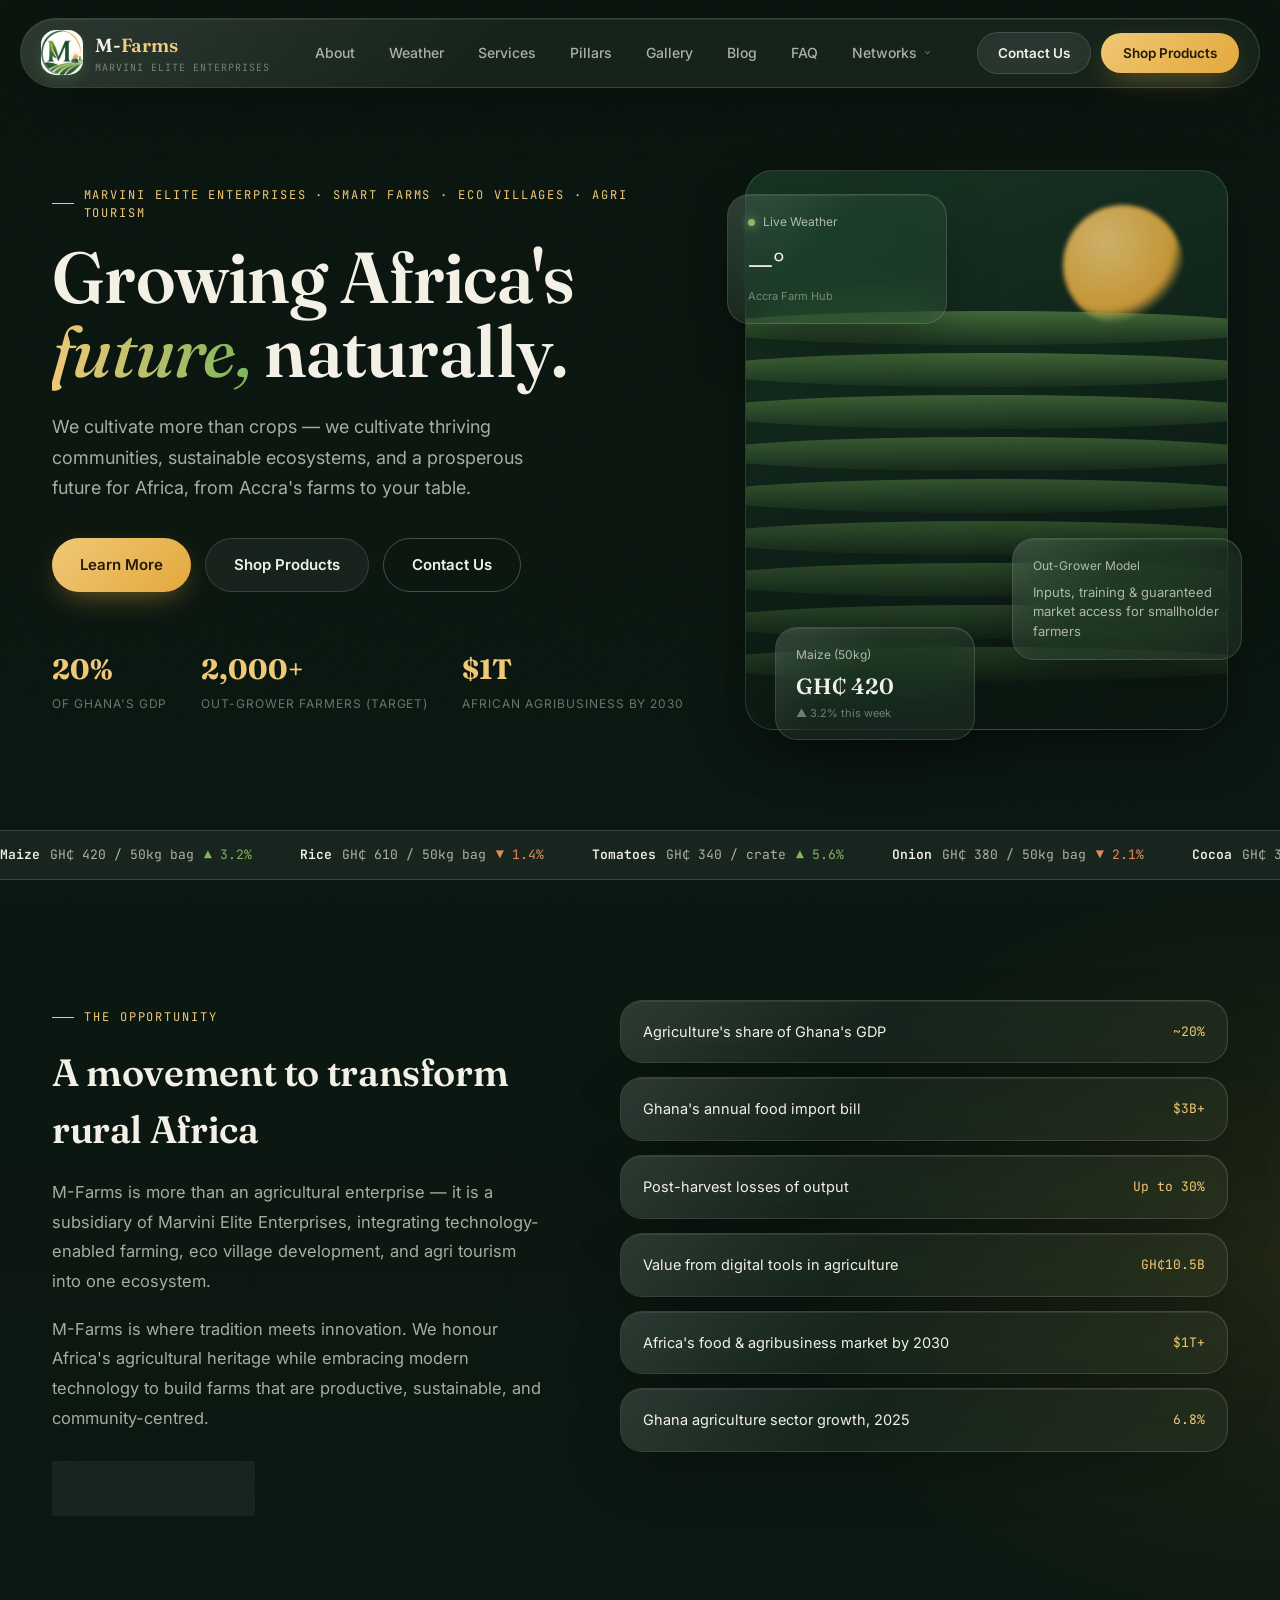
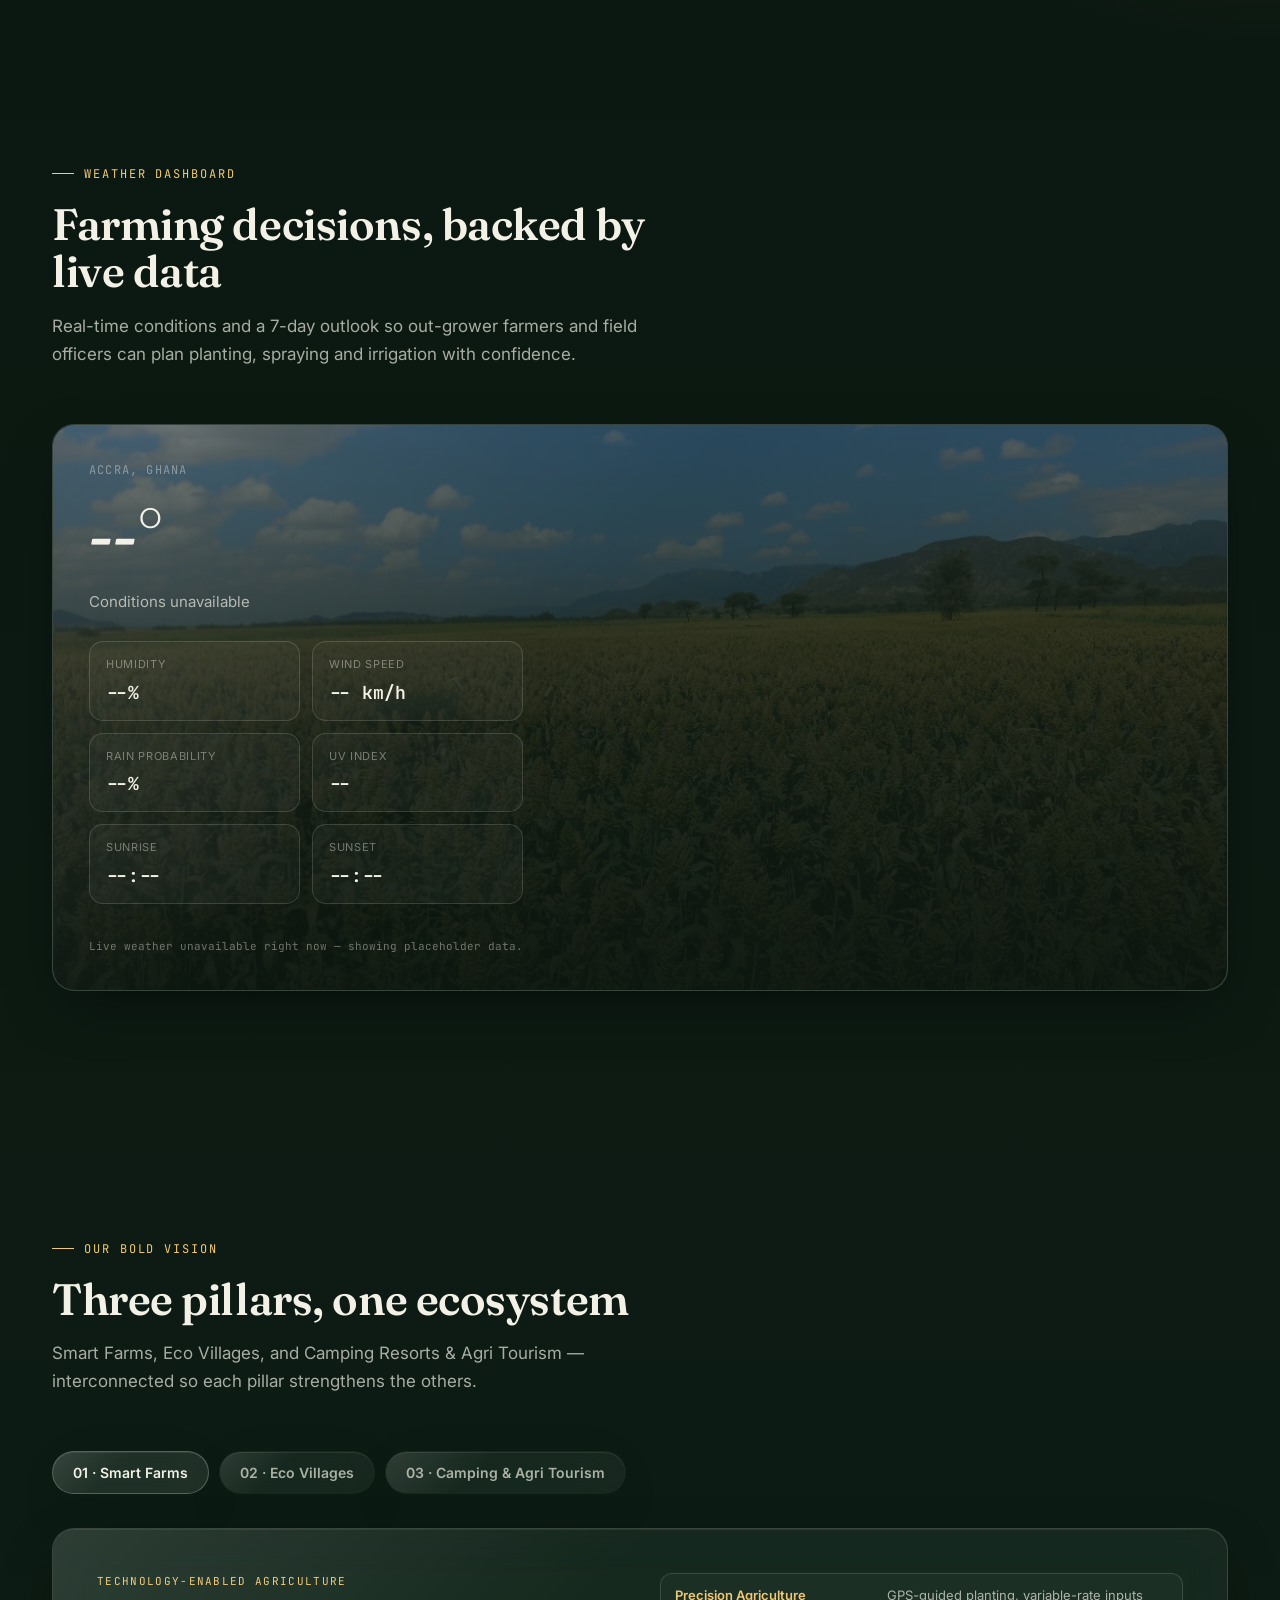
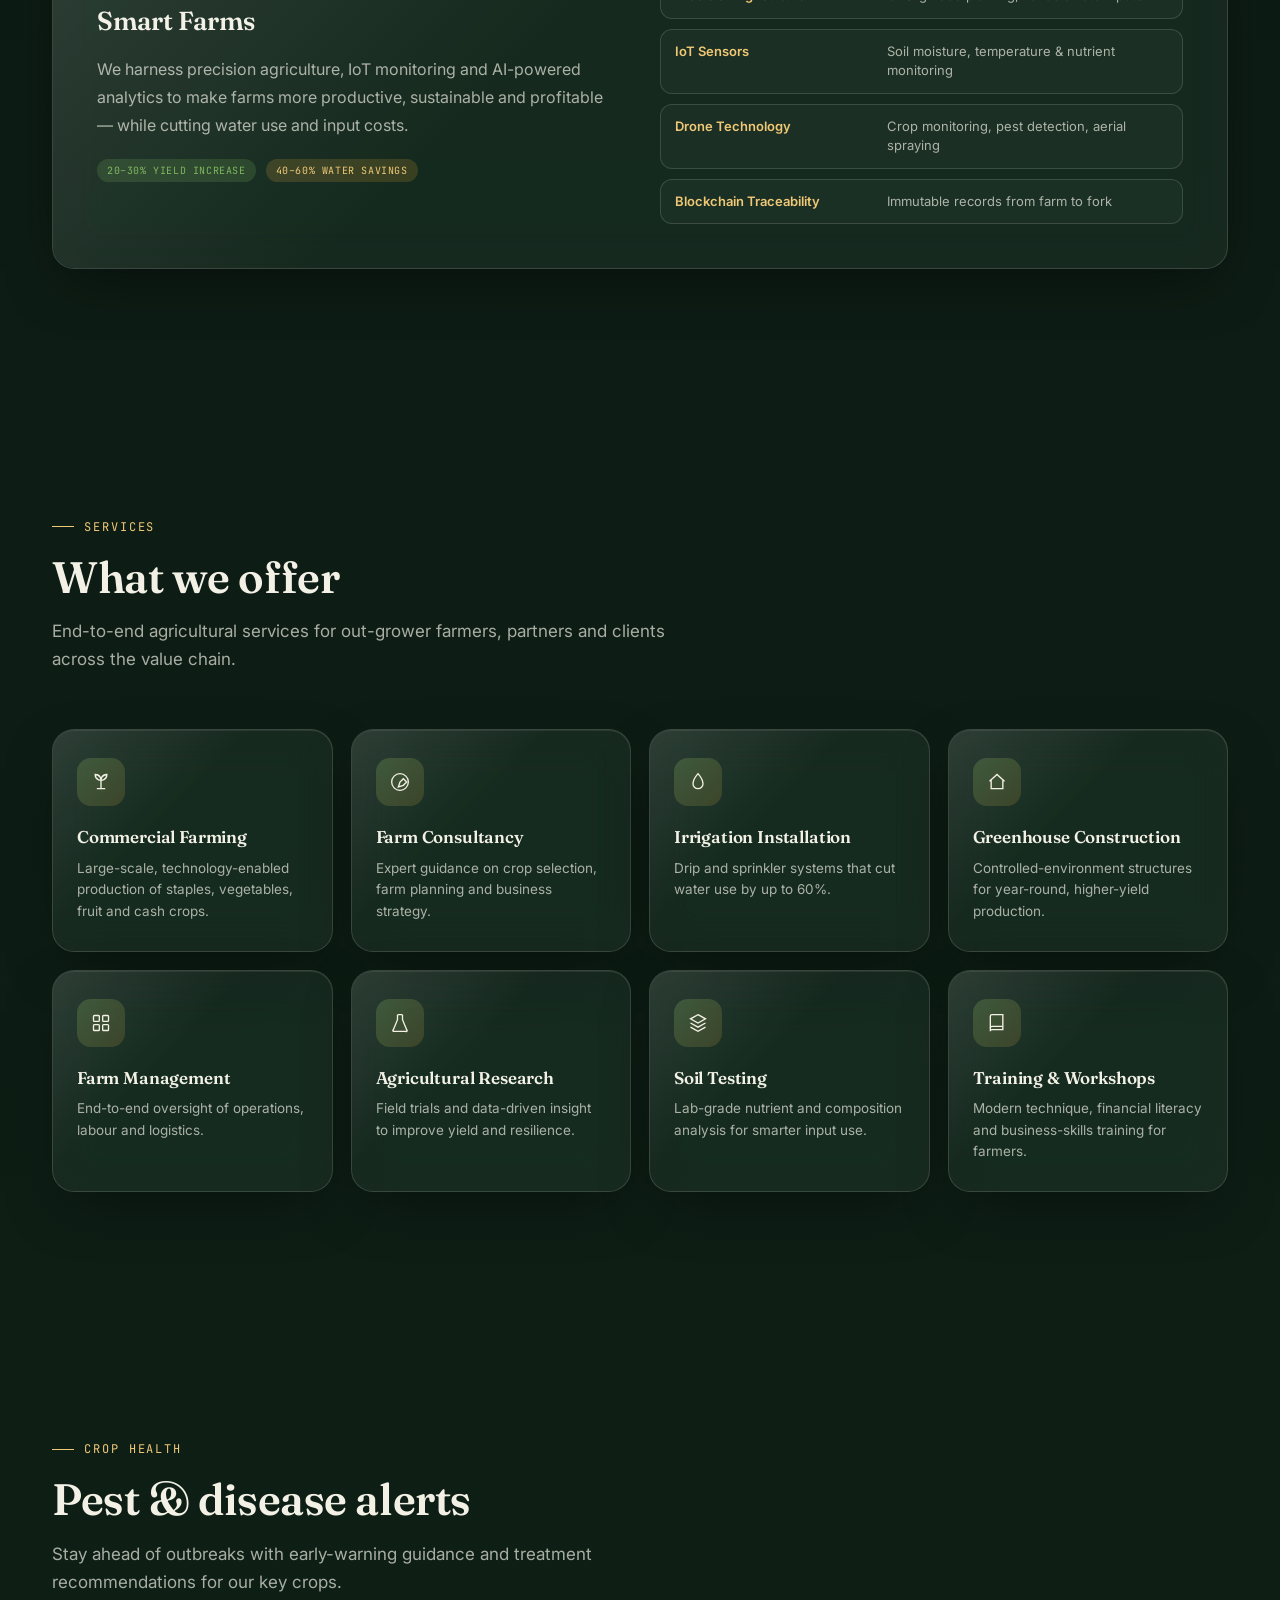
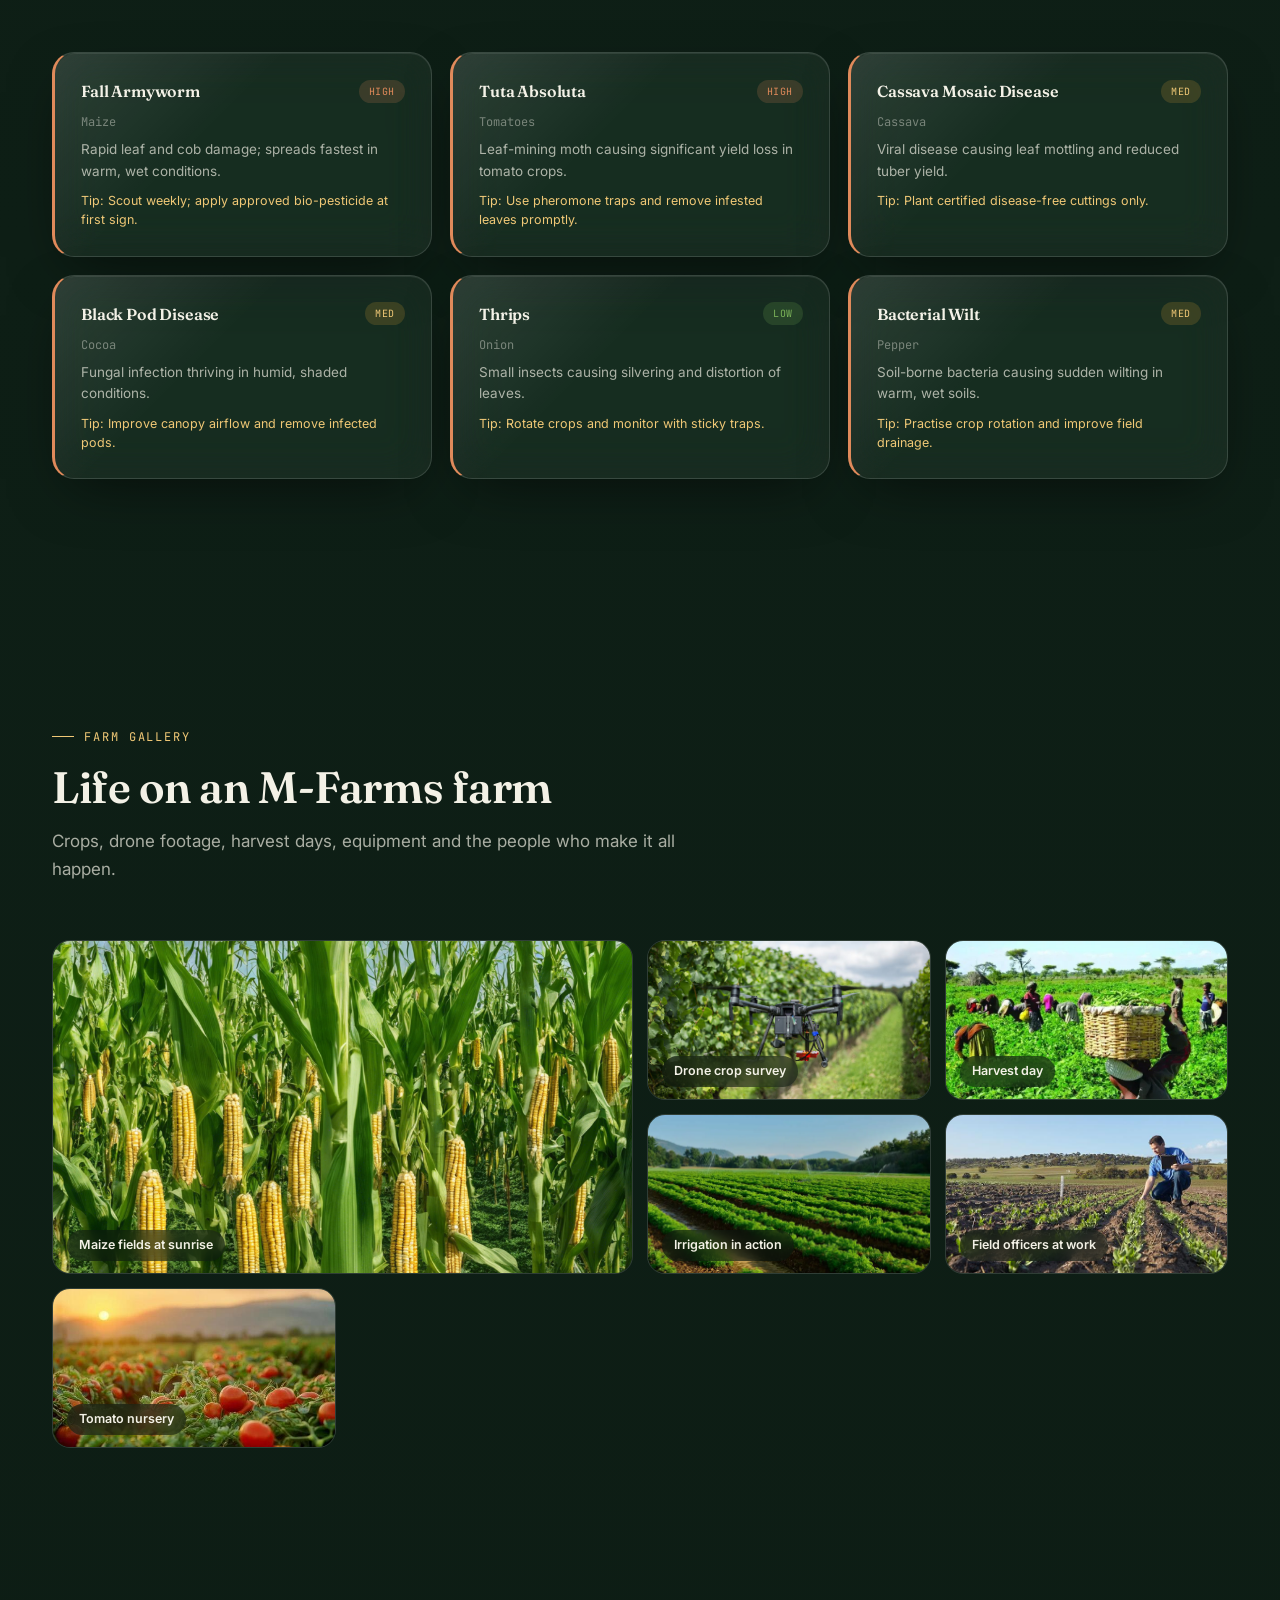
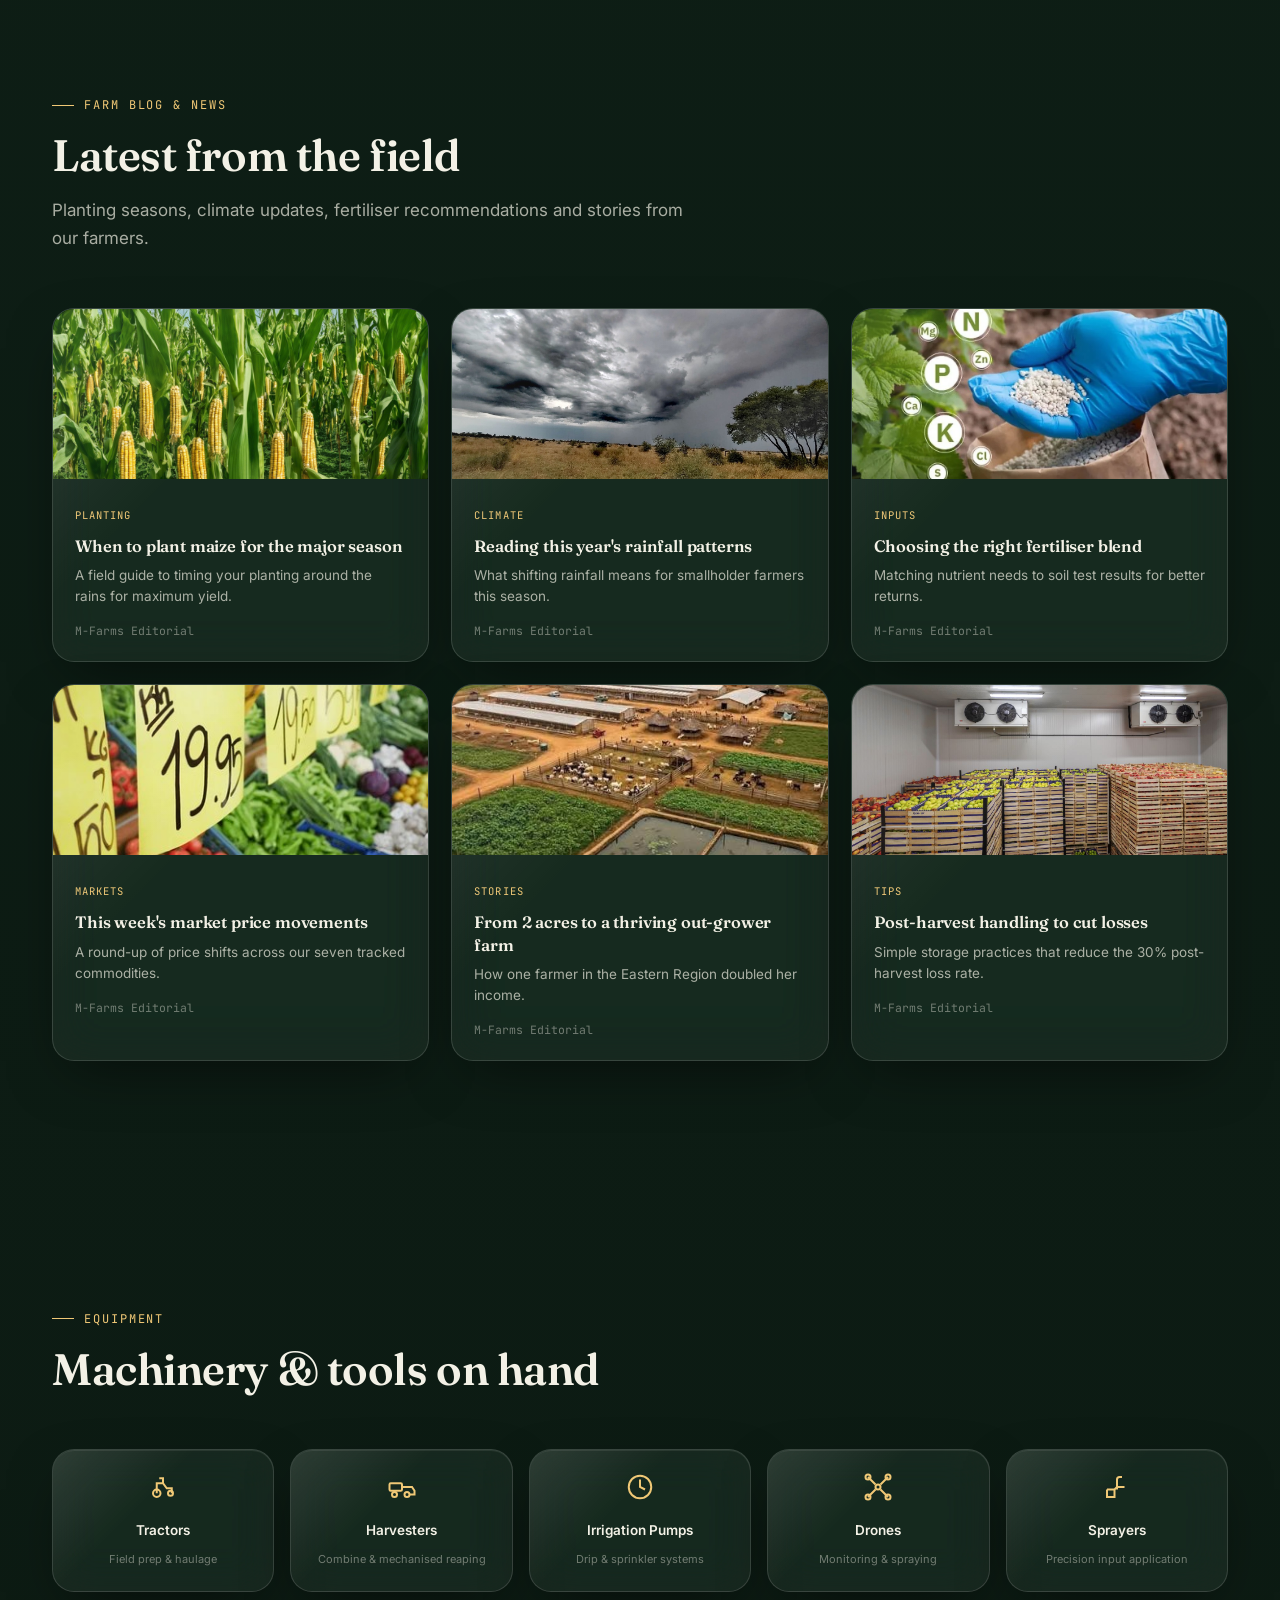
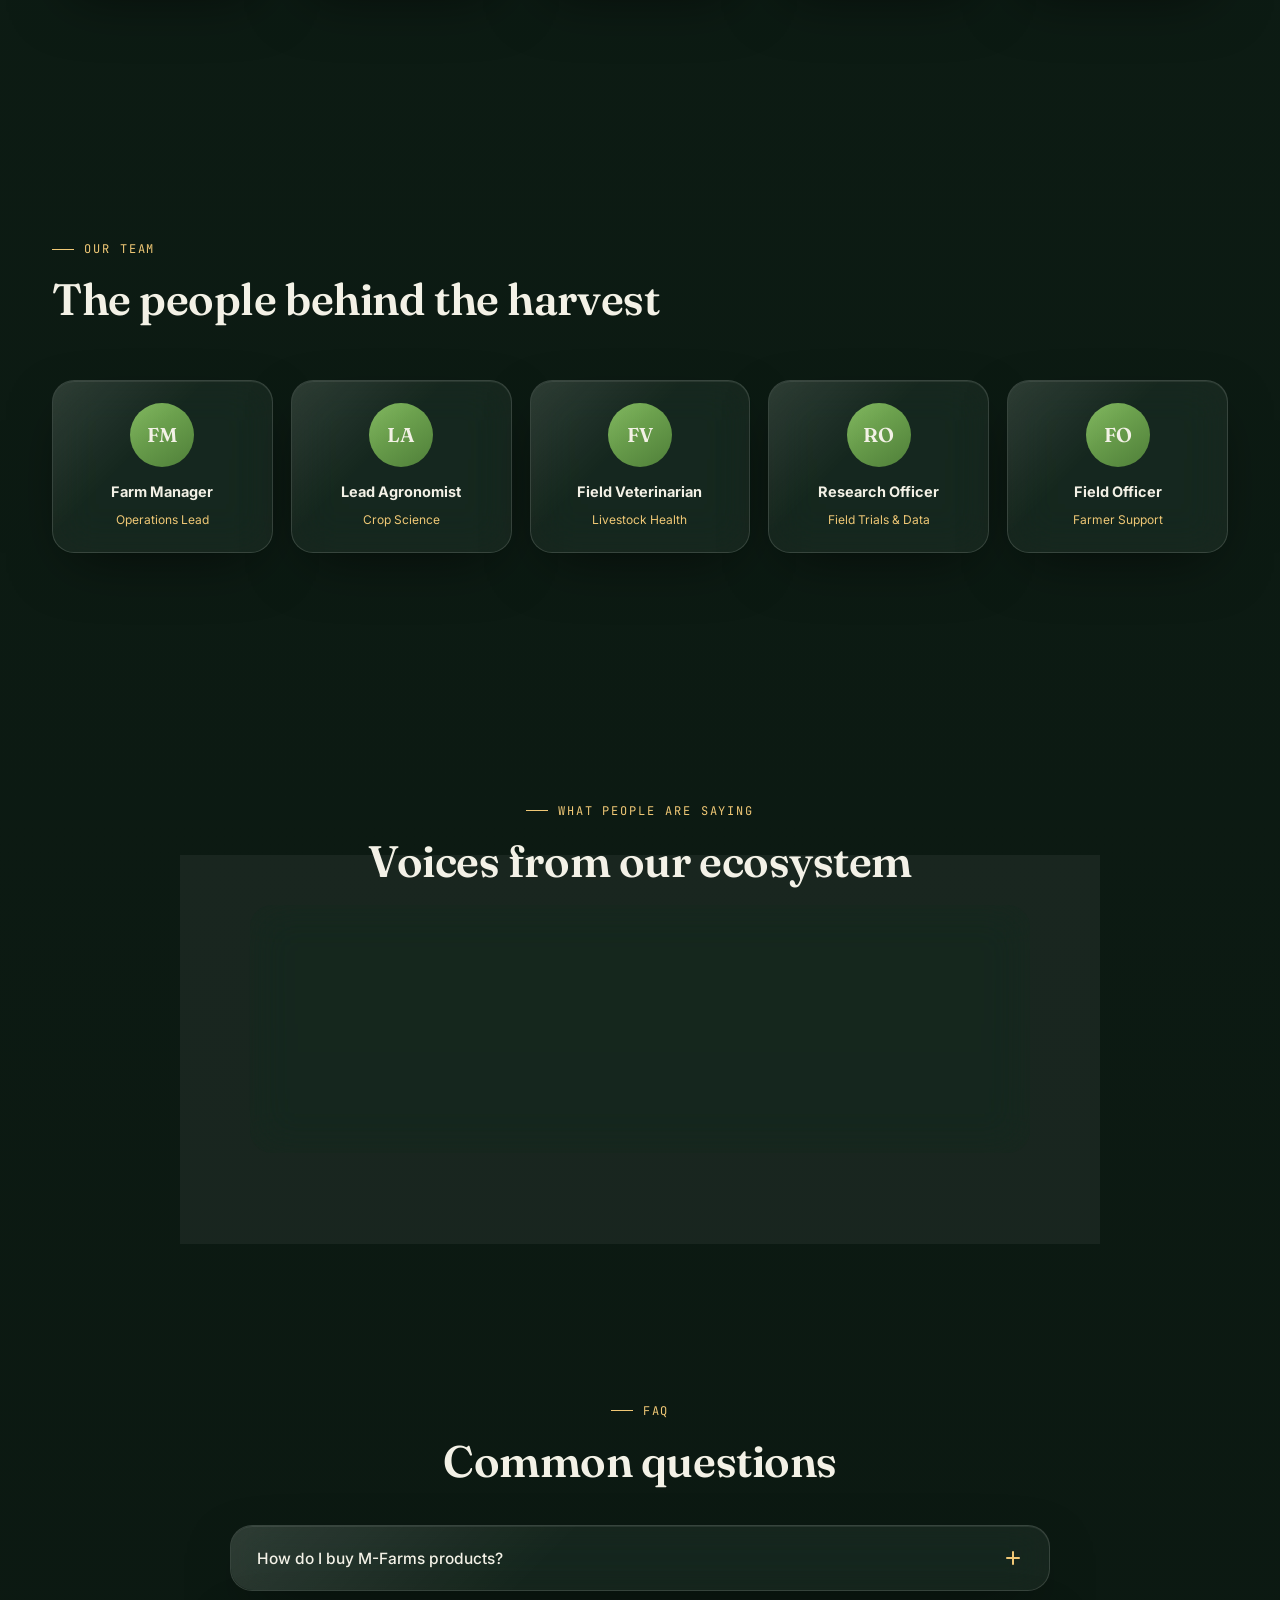
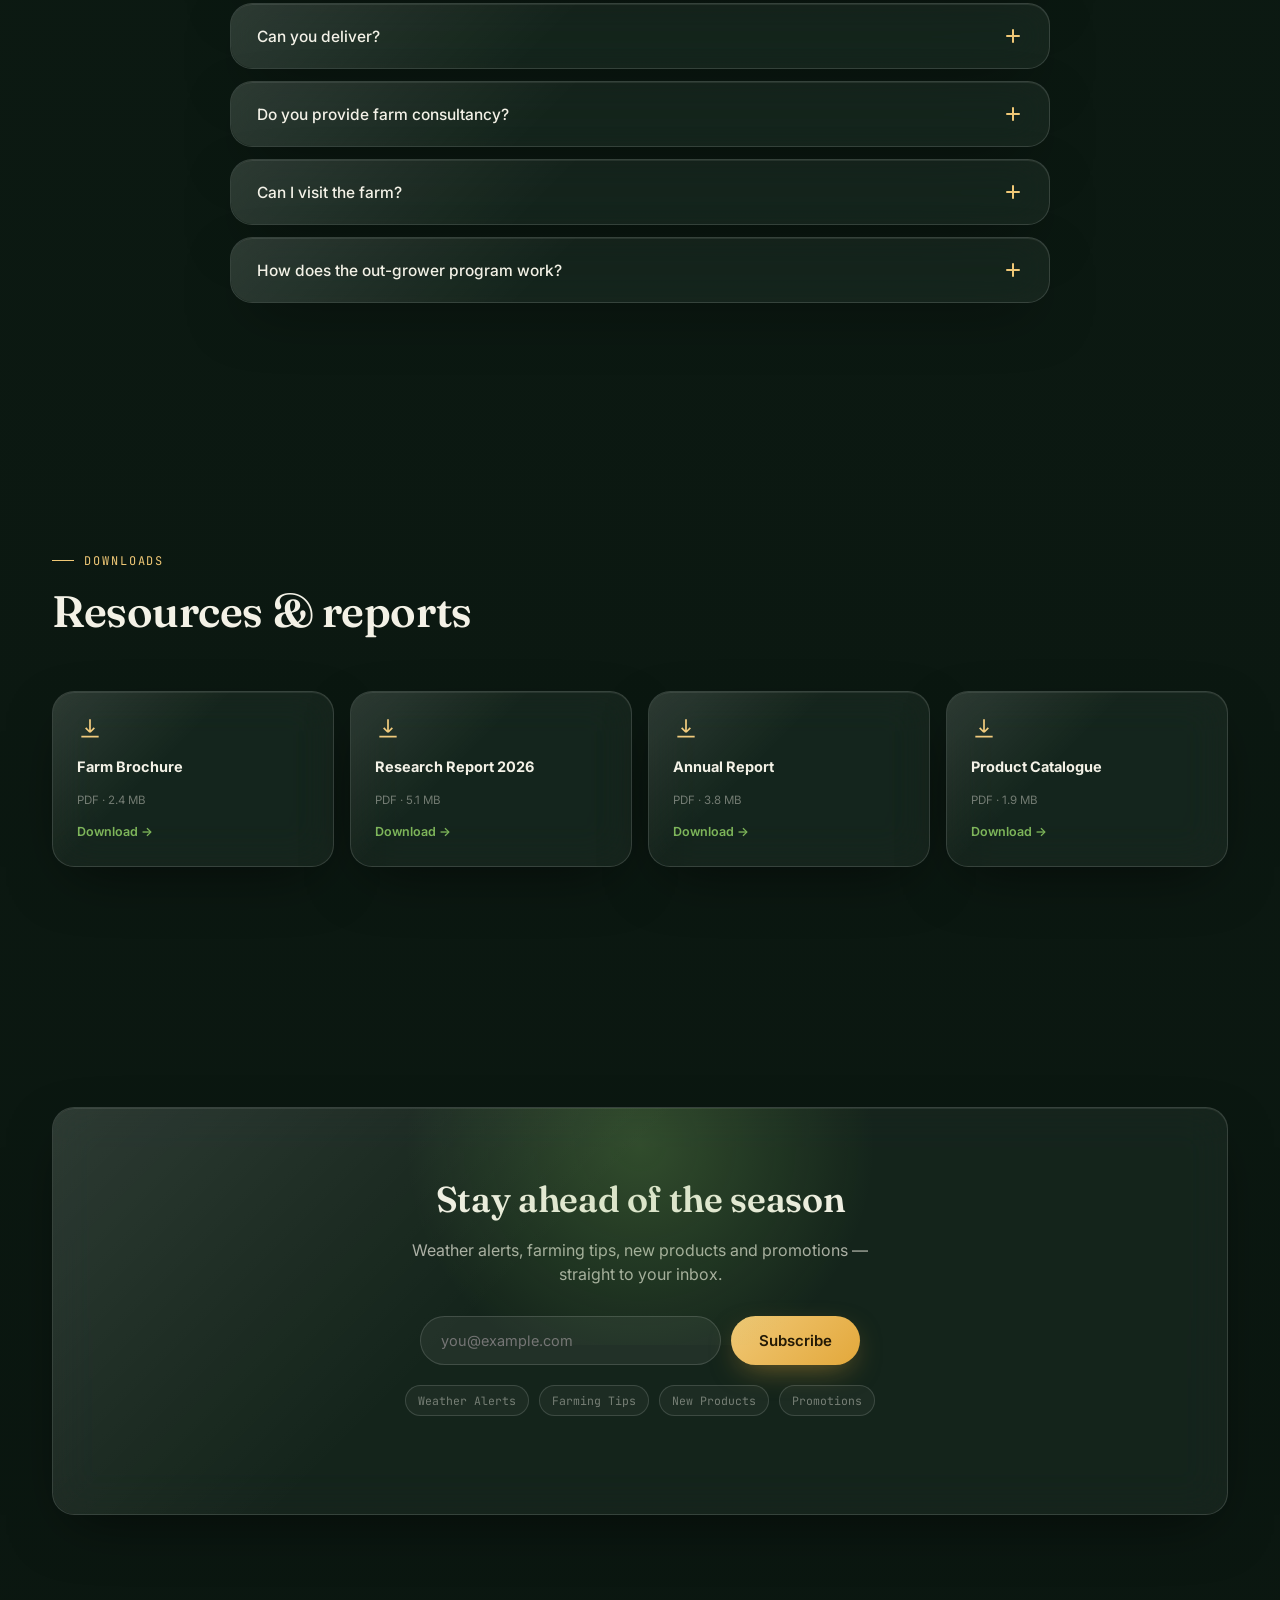
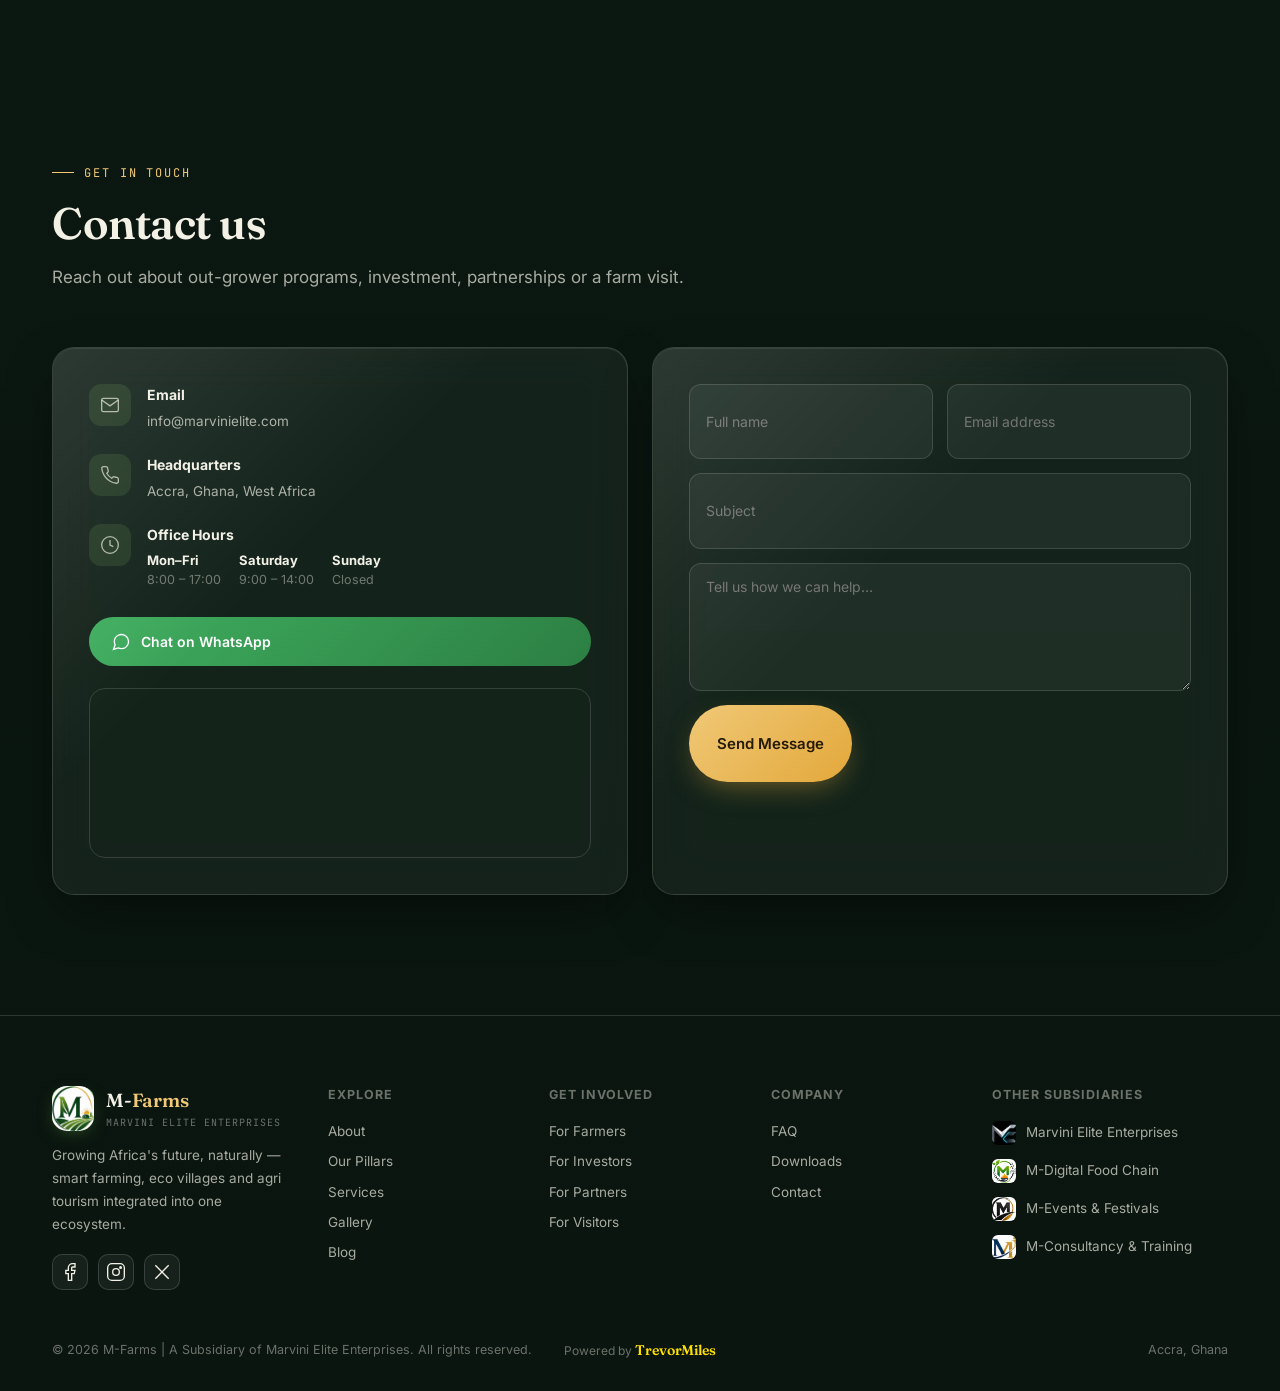
==== commit bcfceb61: "updates" ====
--- a/index.html
+++ b/index.html
@@ -523,7 +523,7 @@
         <li><a href="#blog">Blog</a></li>
         <li><a href="#faq">FAQ</a></li>
         <li class="nav-drop" id="subDrop">
-          <a href="#" id="subDropTrigger">Subsidiaries
+          <a href="#" id="subDropTrigger">Networks
             <svg class="caret" viewBox="0 0 24 24"><path d="m6 9 6 6 6-6"/></svg>
           </a>
           <div class="nav-drop-menu glass">
@@ -553,7 +553,7 @@
   <a href="#blog" style="padding:12px 14px">Blog</a>
   <a href="#faq" style="padding:12px 14px">FAQ</a>
   <a href="#contact" style="padding:12px 14px">Contact</a>
-  <div style="padding:12px 14px;font-size:11px;letter-spacing:.08em;text-transform:uppercase;color:var(--ink-faint)">Subsidiaries</div>
+  <div style="padding:12px 14px;font-size:11px;letter-spacing:.08em;text-transform:uppercase;color:var(--ink-faint)">Networks </div>
   <a href="https://marvini-elite-enterprises.web.app/" target="_blank" rel="noopener" style="padding:10px 14px 10px 24px;font-size:13.5px">Marvini Elite Enterprises</a>
   <a href="https://marvini-digital-food-chain.web.app/" target="_blank" rel="noopener" style="padding:10px 14px 10px 24px;font-size:13.5px">M-Digital Food Chain</a>
   <a href="#" target="_blank" rel="noopener" style="padding:10px 14px 10px 24px;font-size:13.5px">M-Events &amp; Festivals</a>
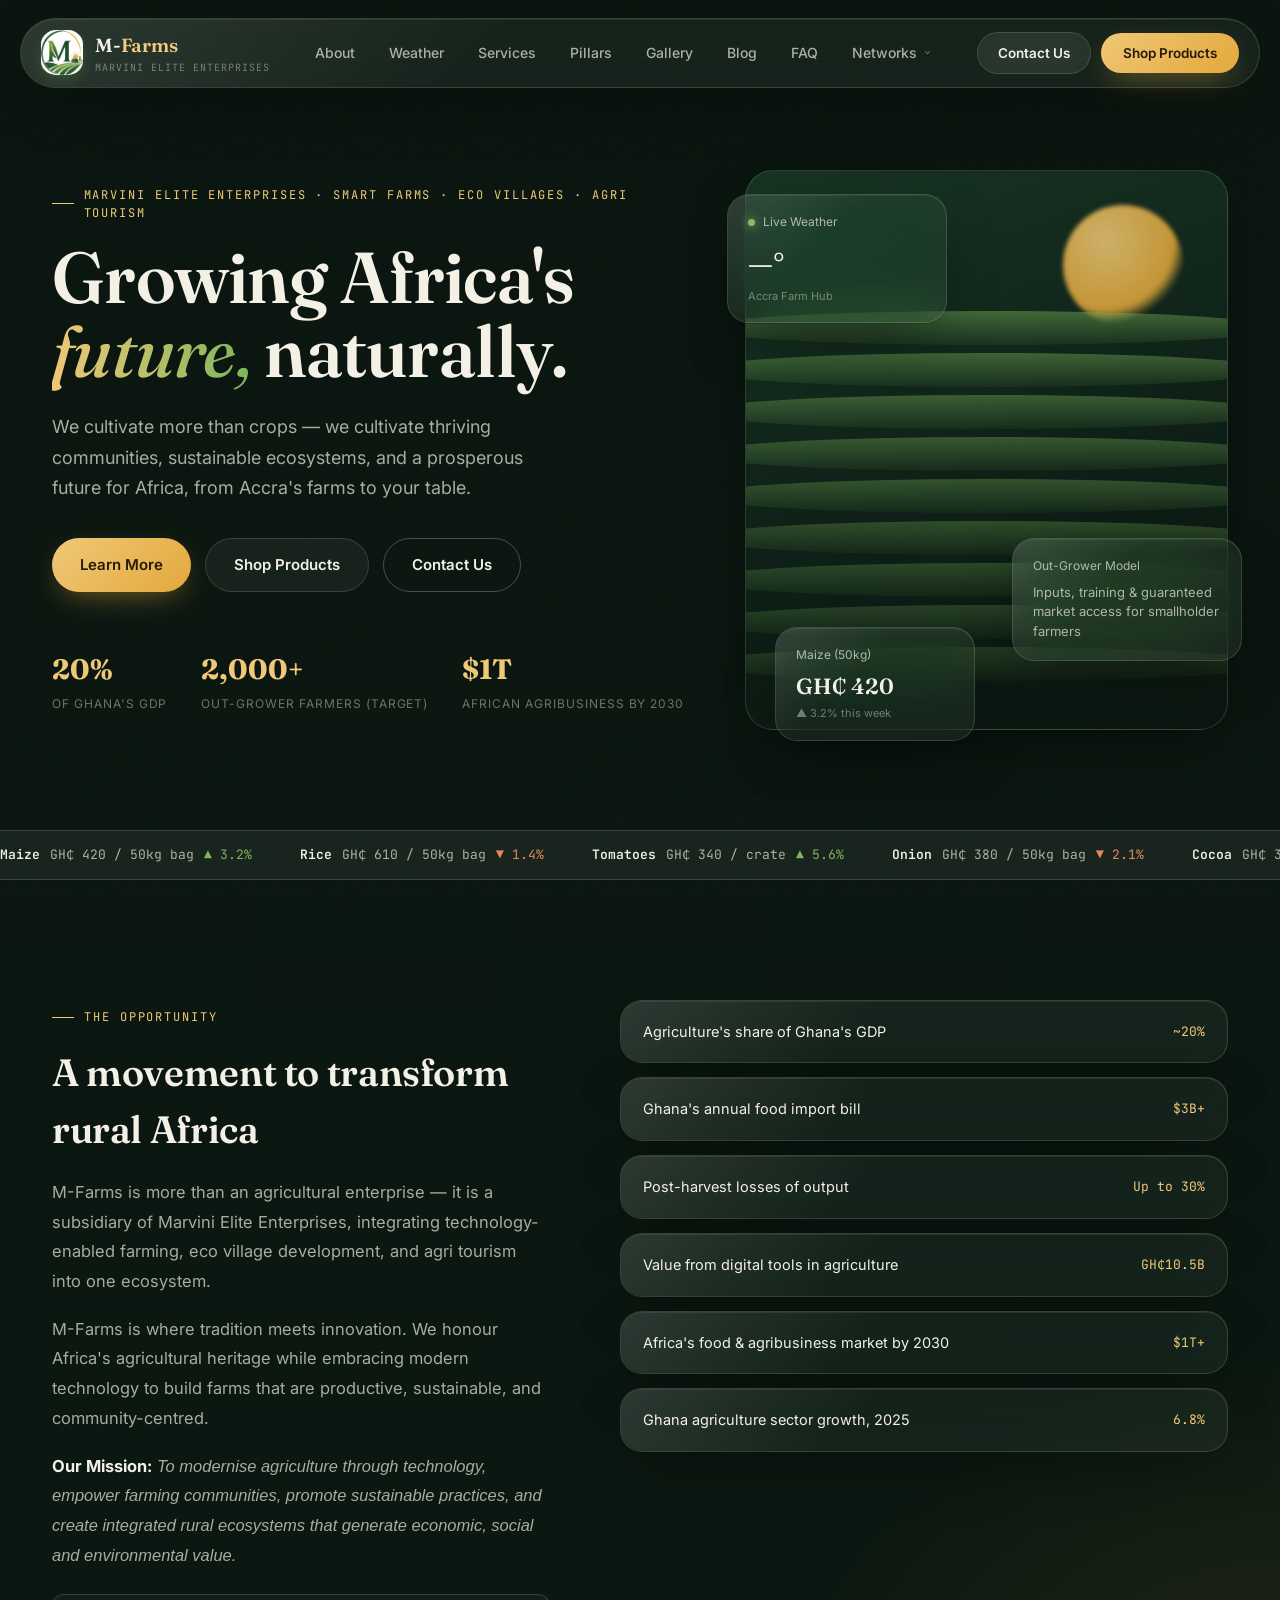
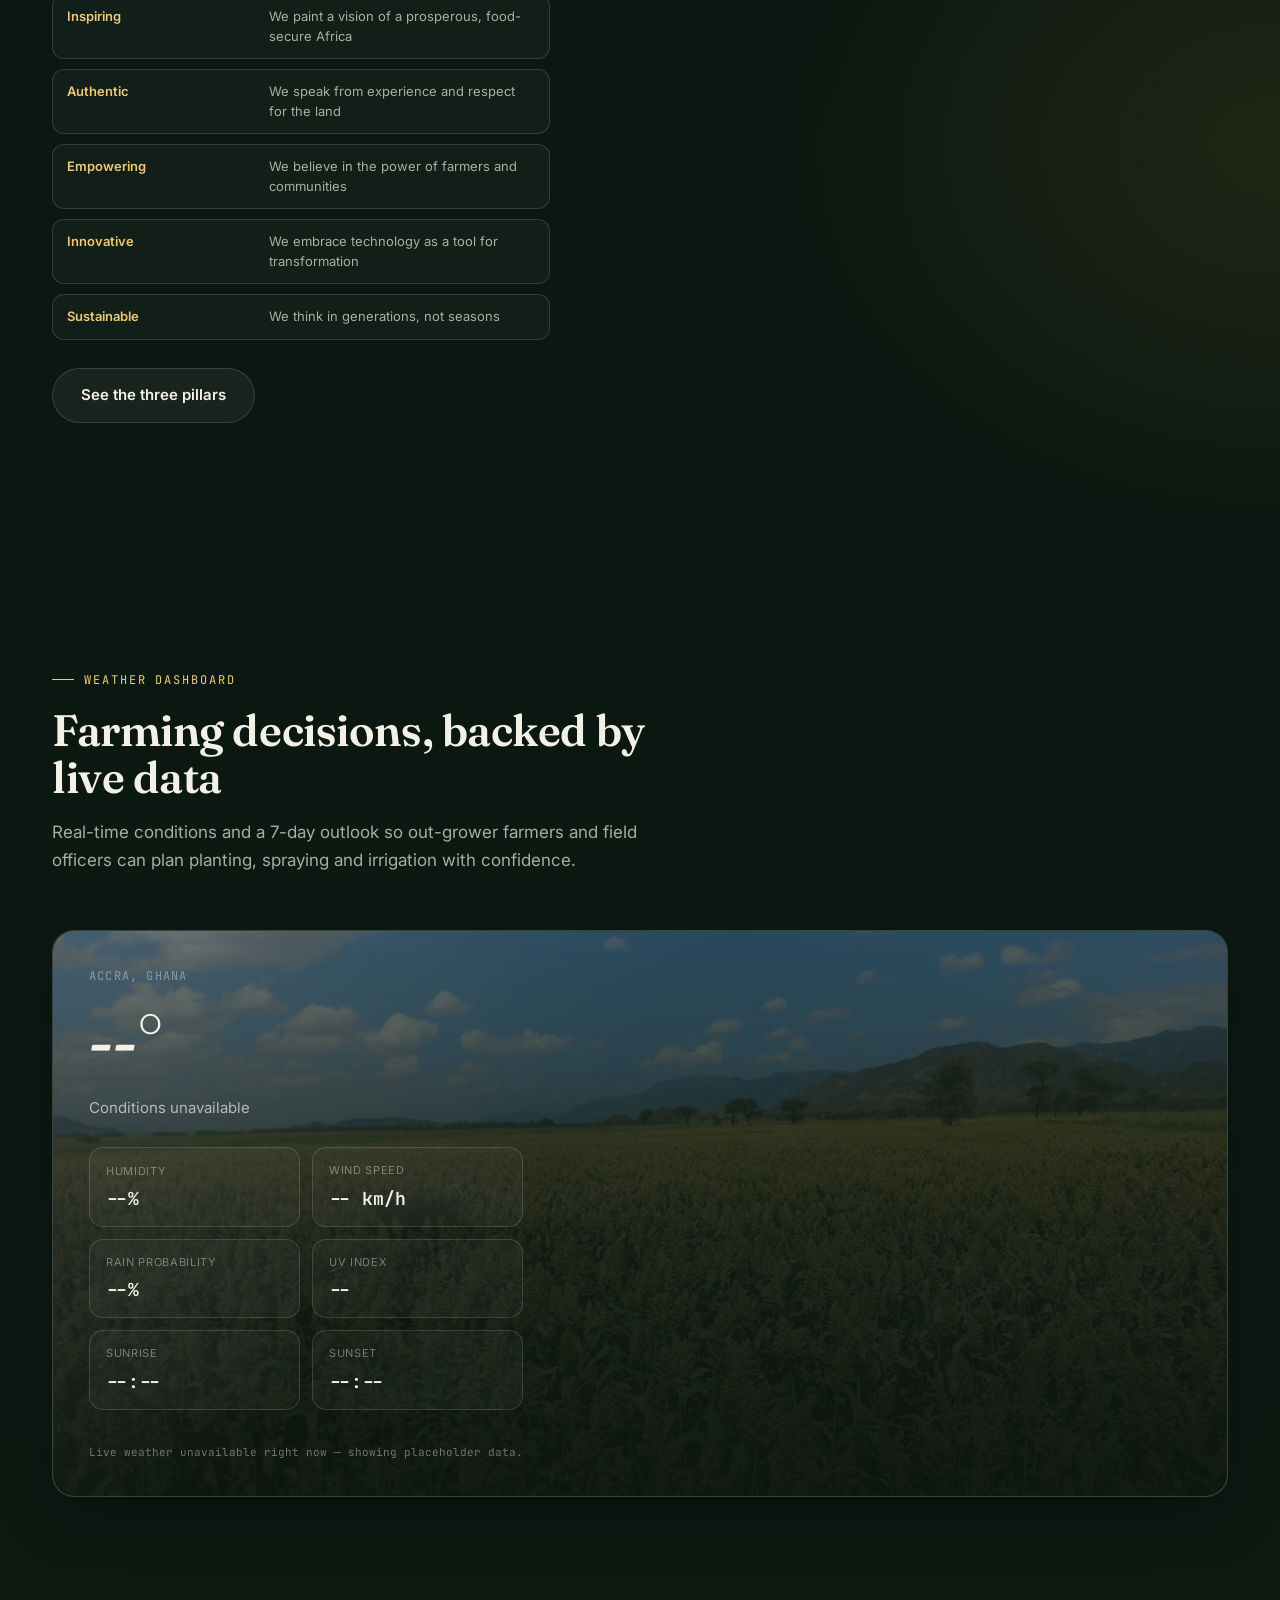
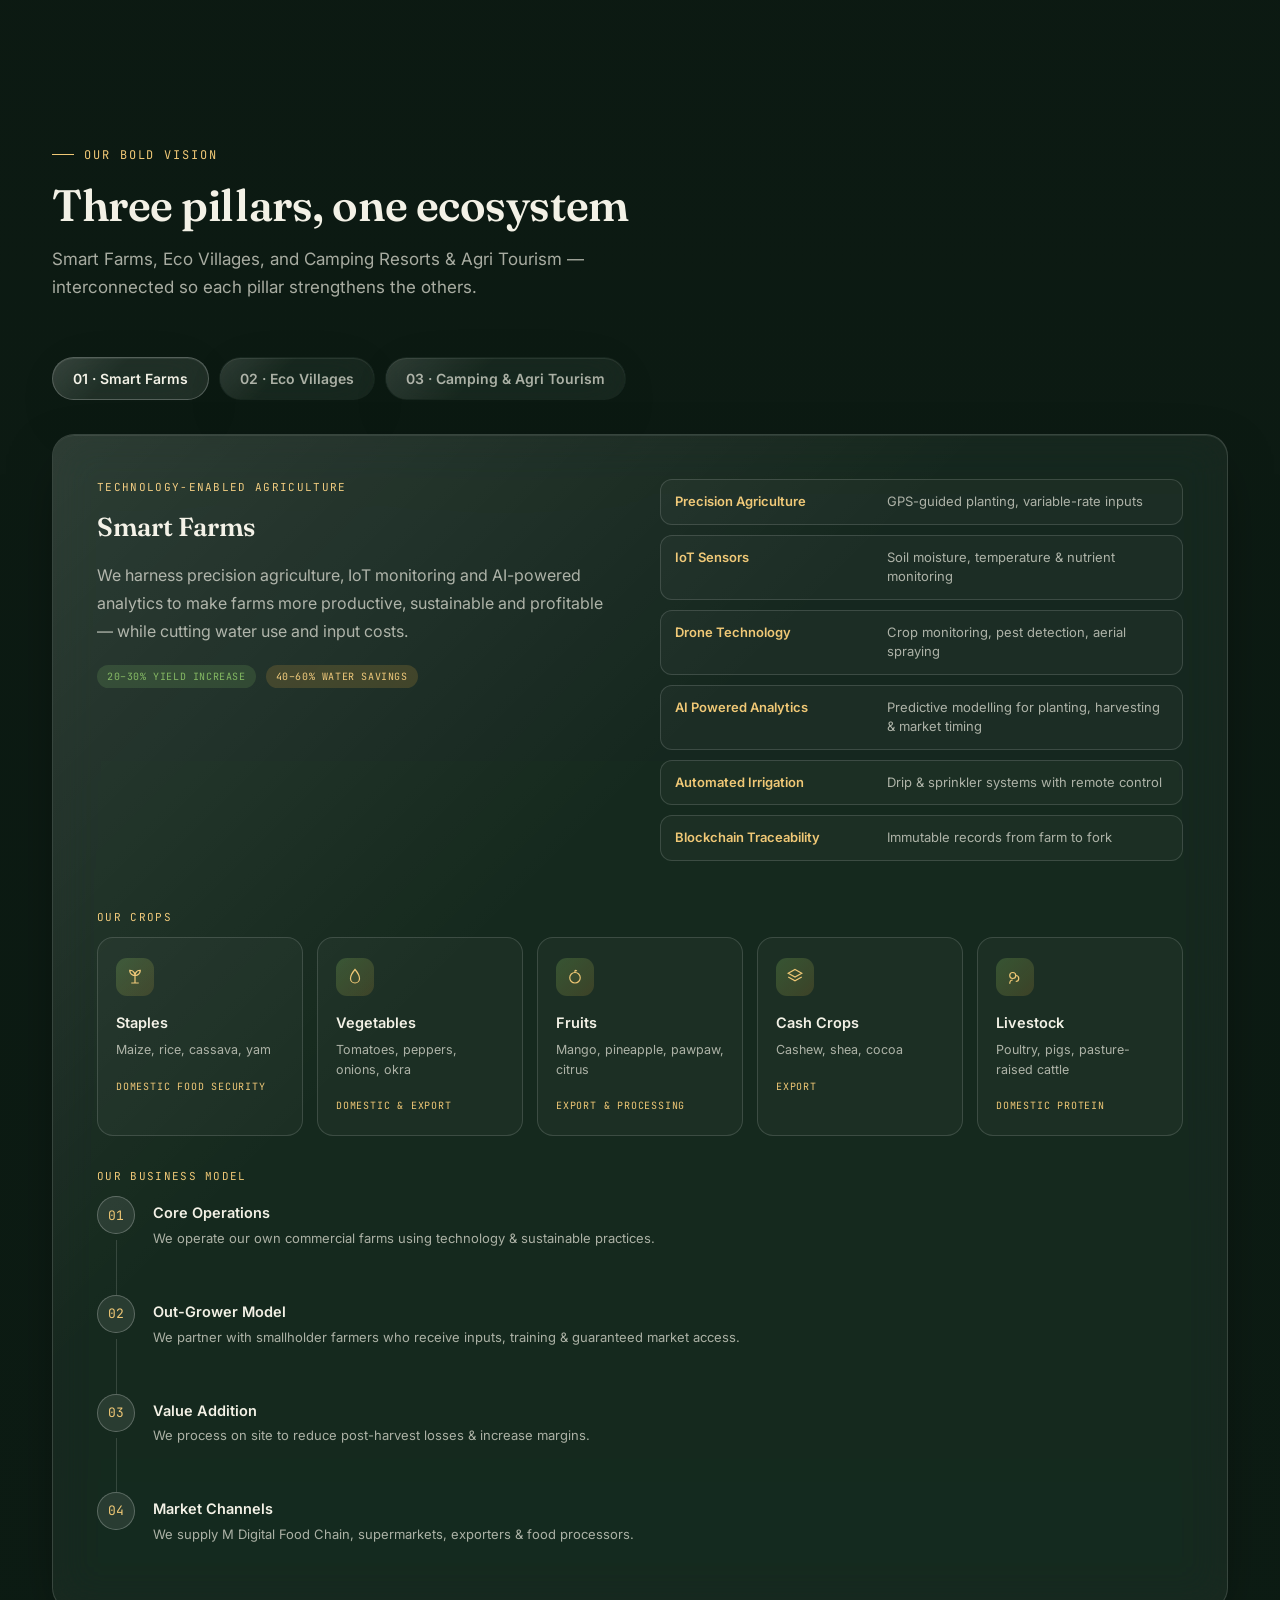
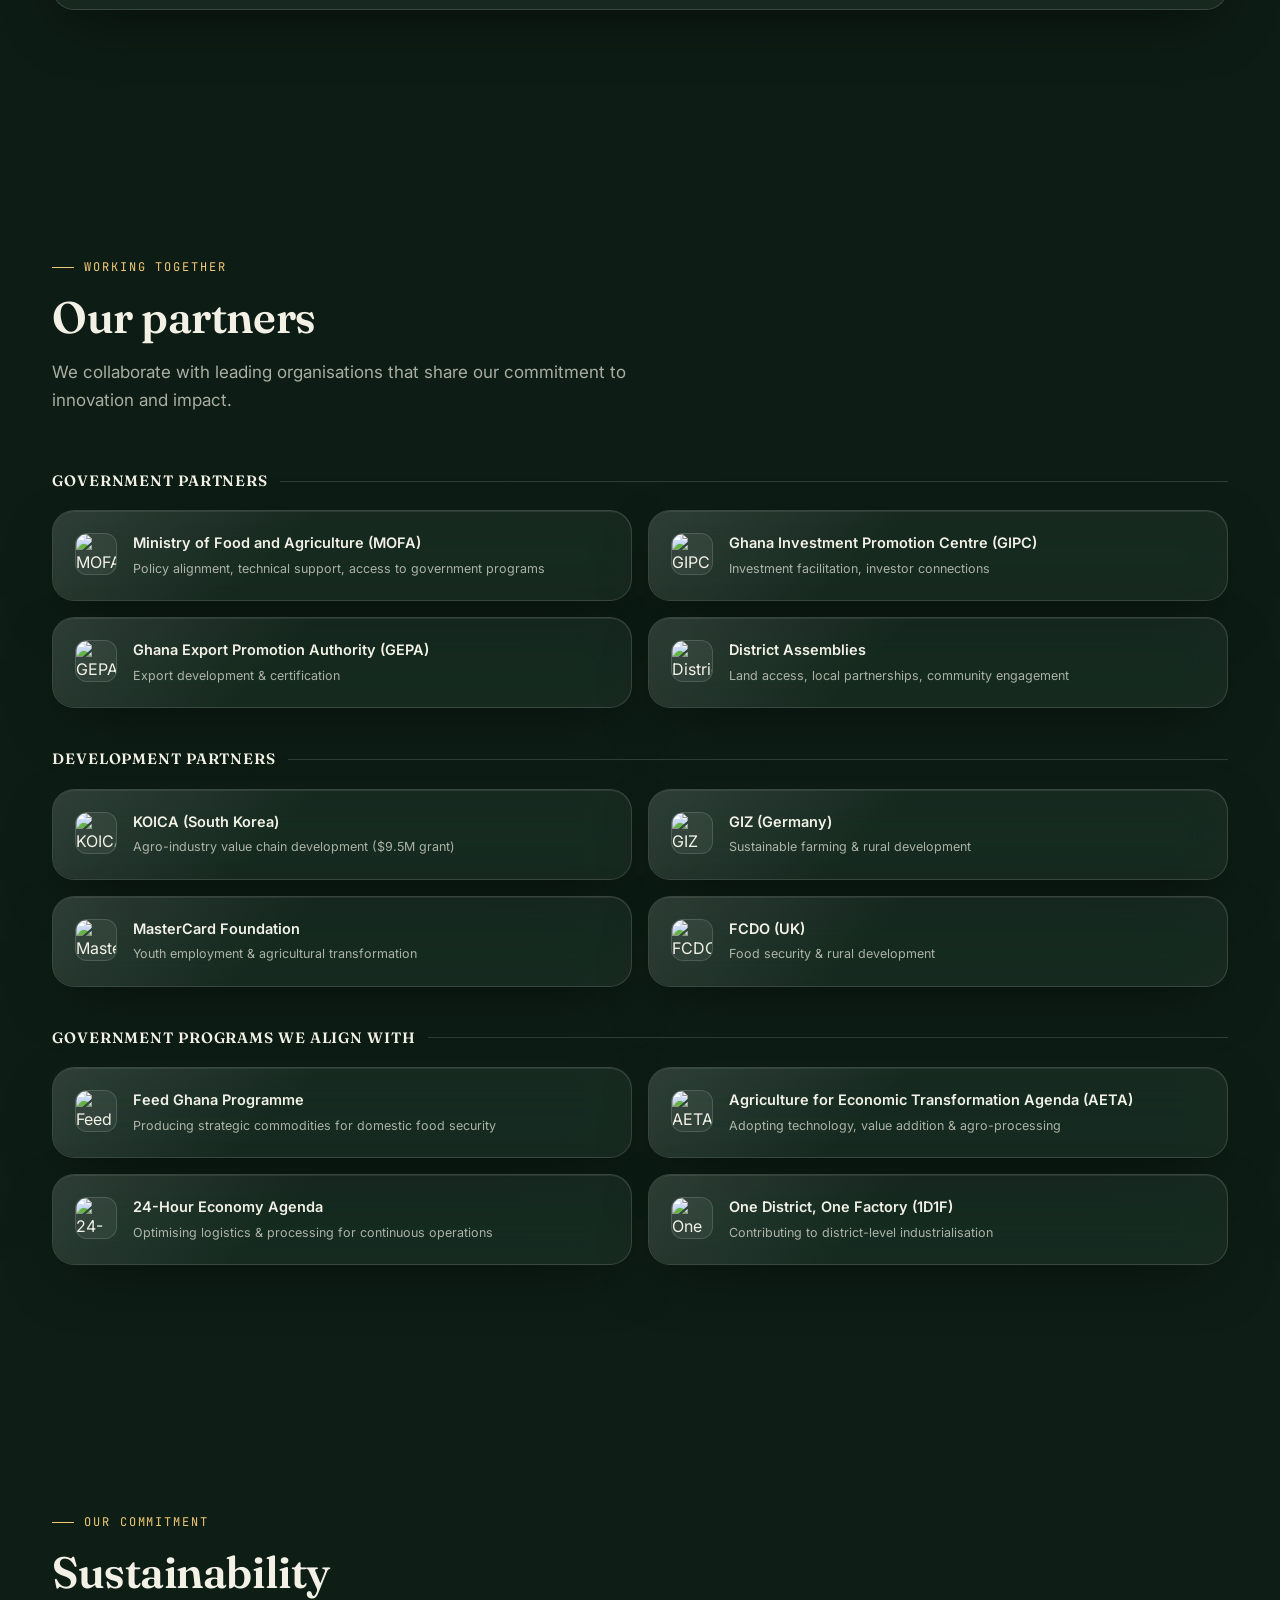
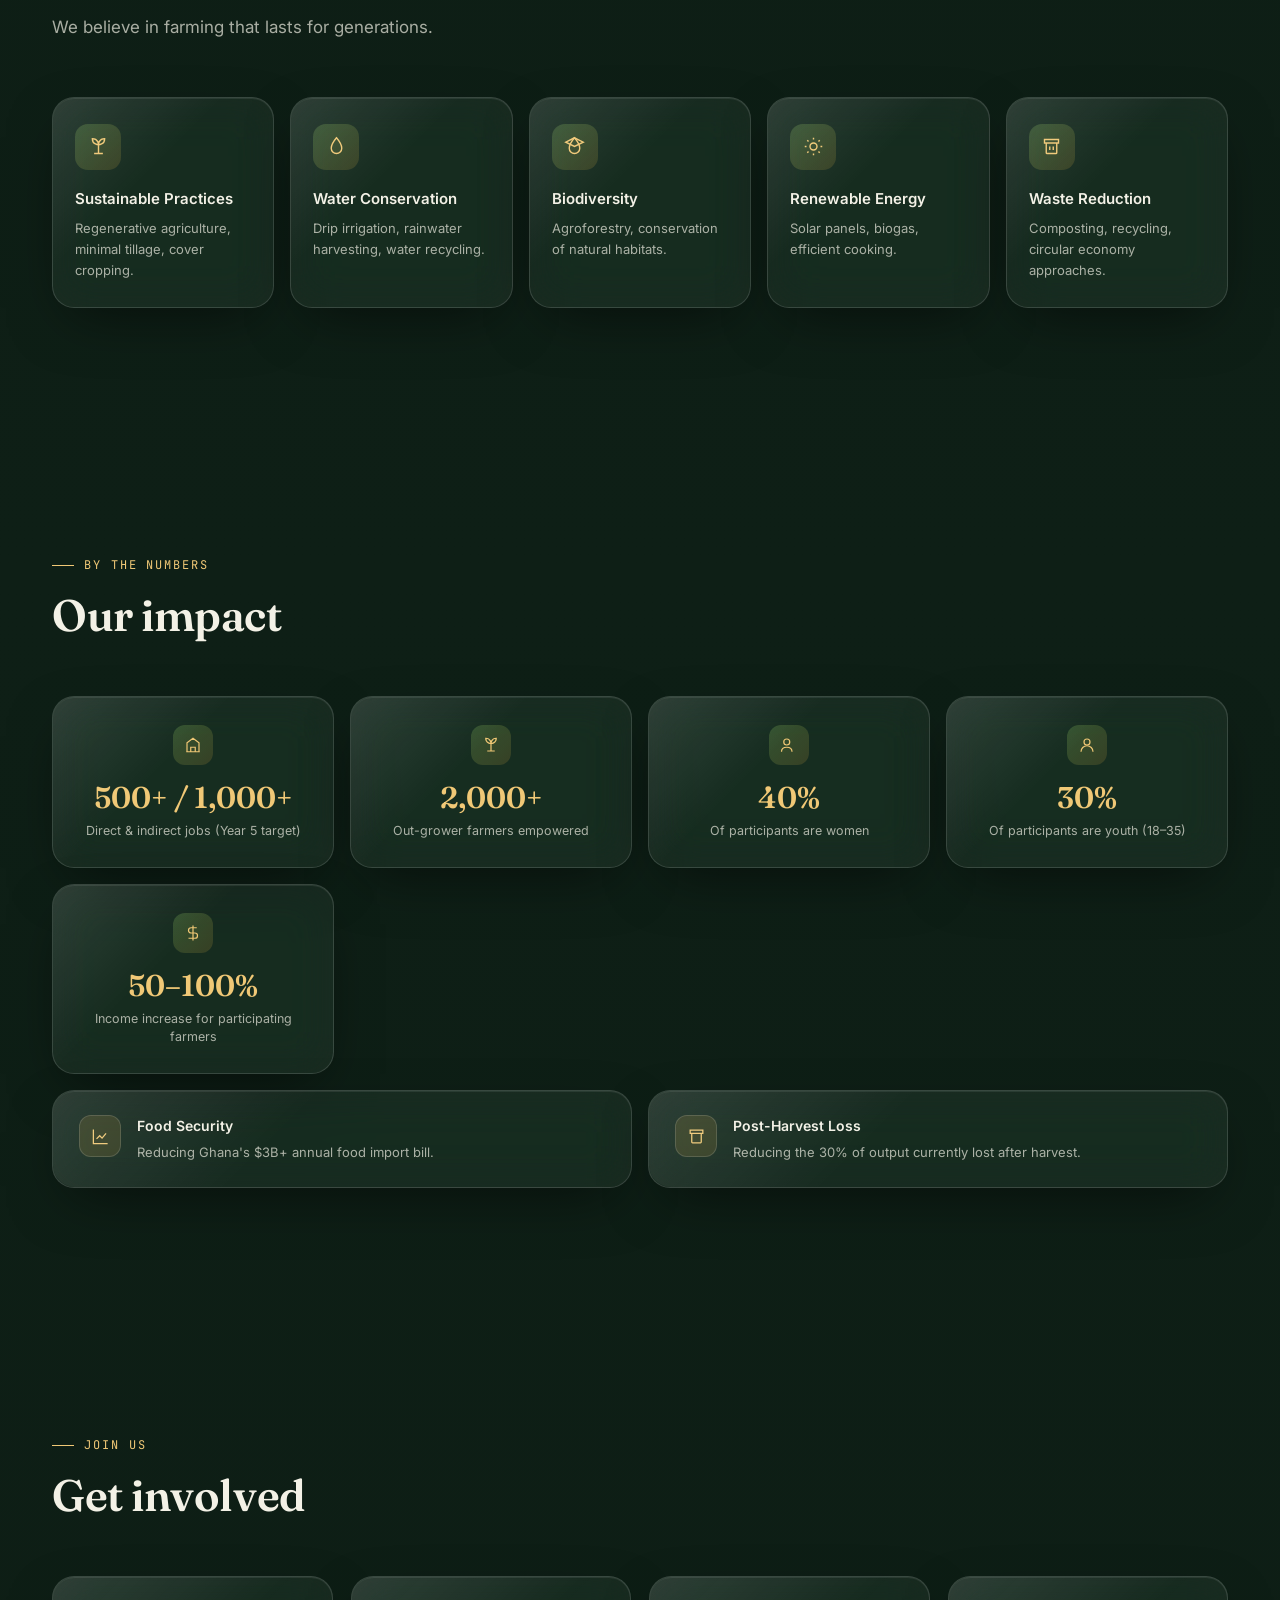
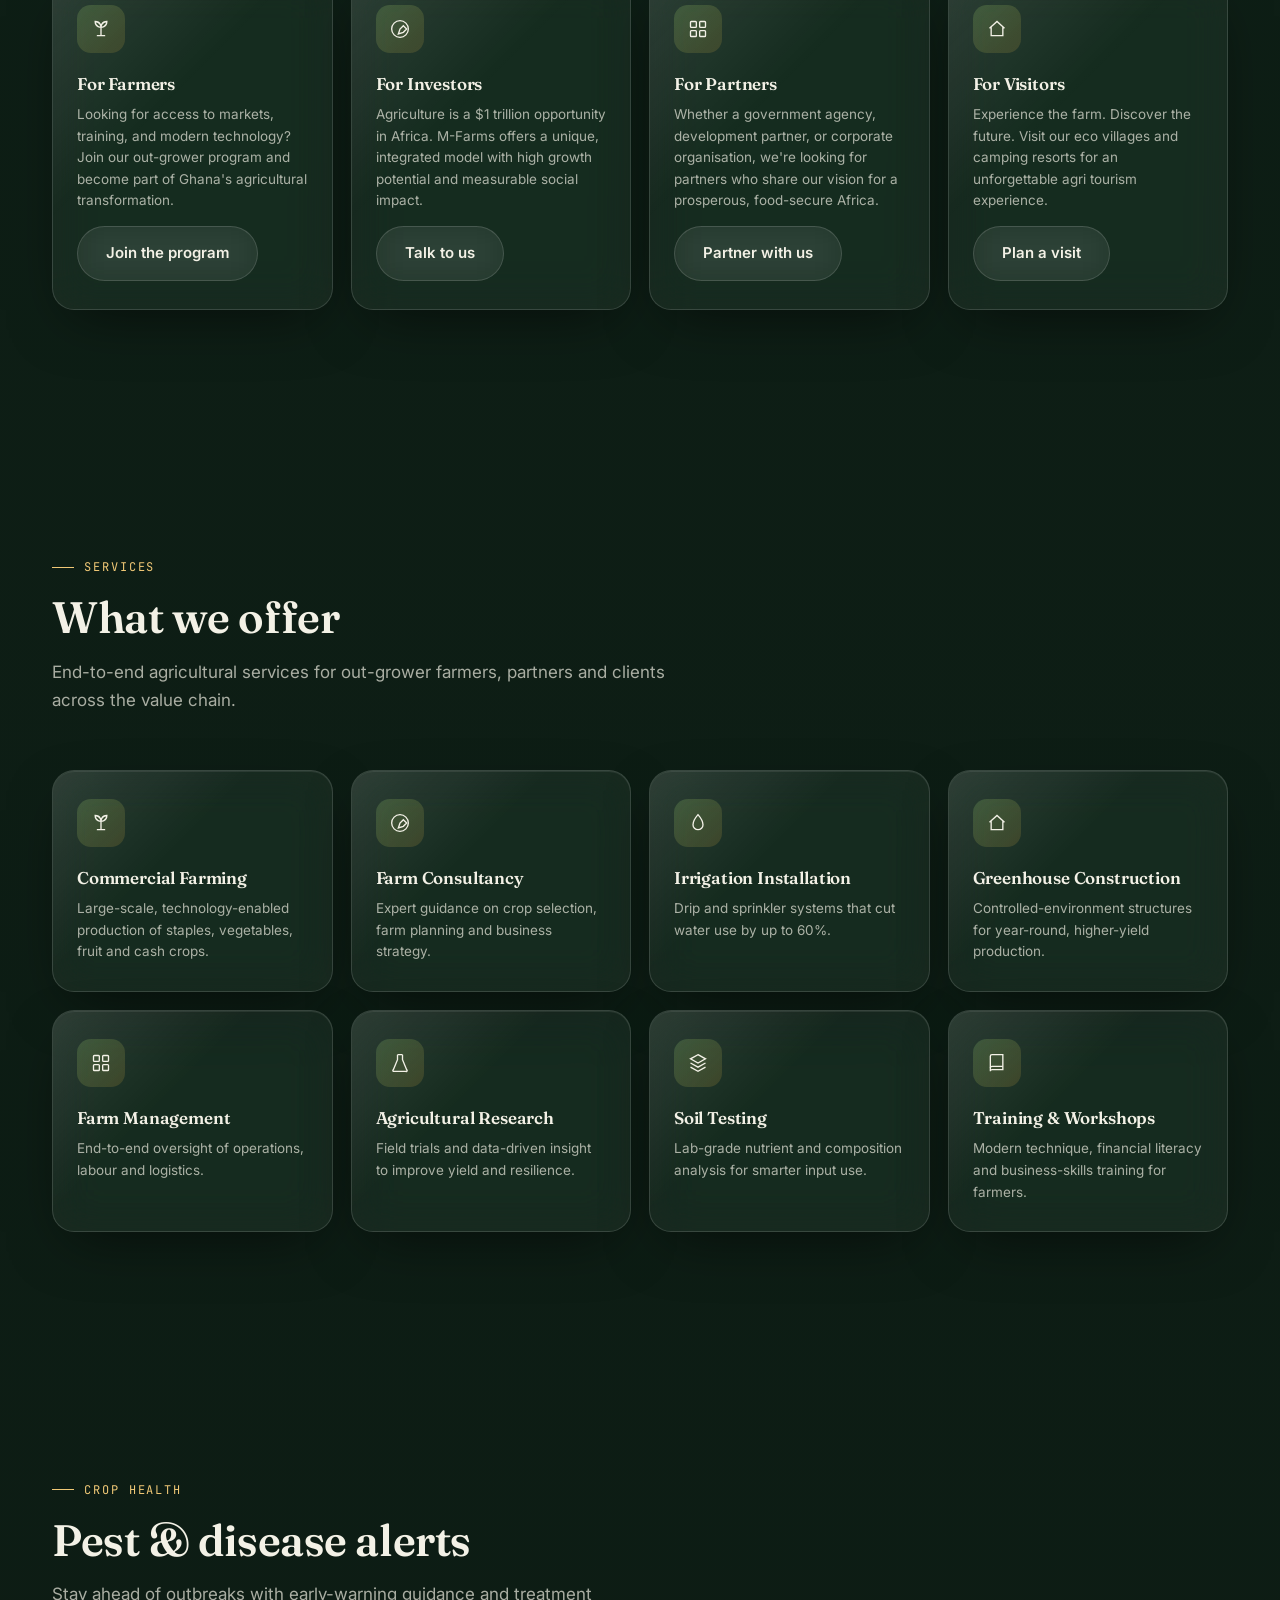
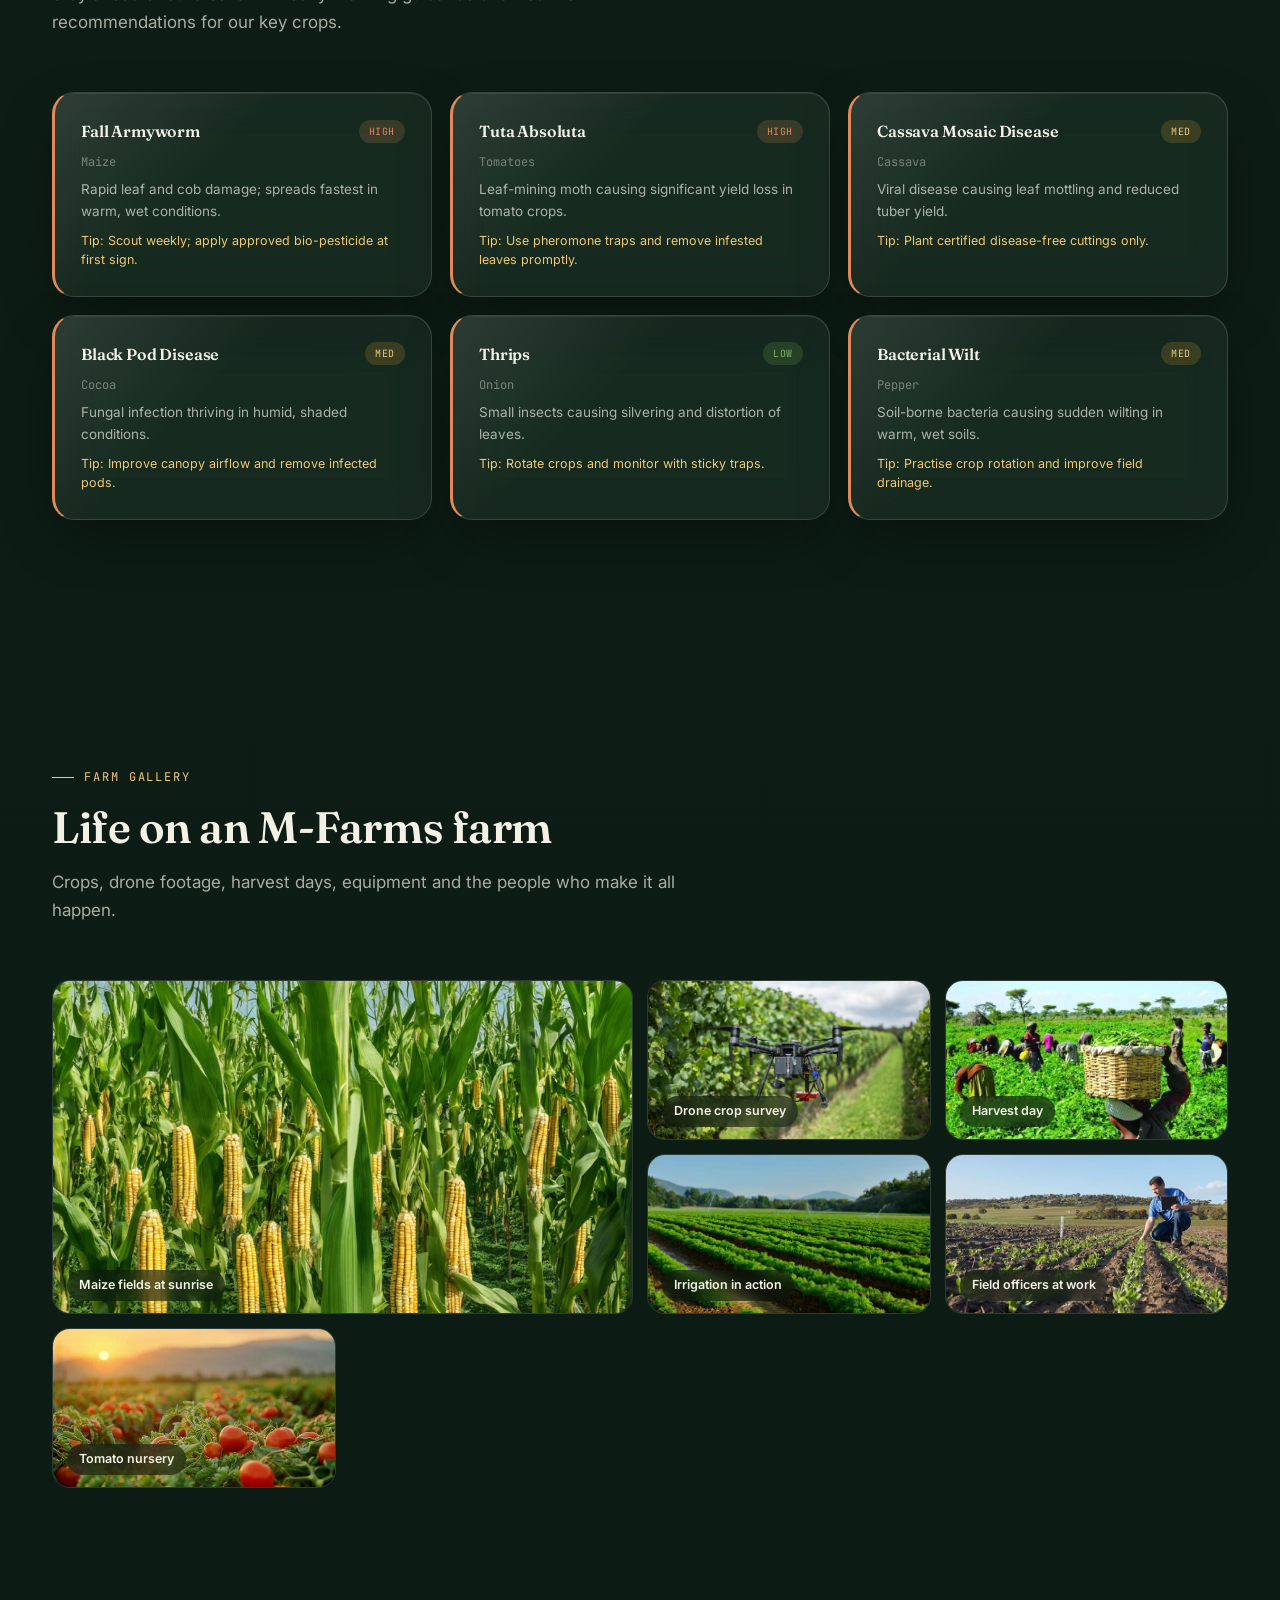
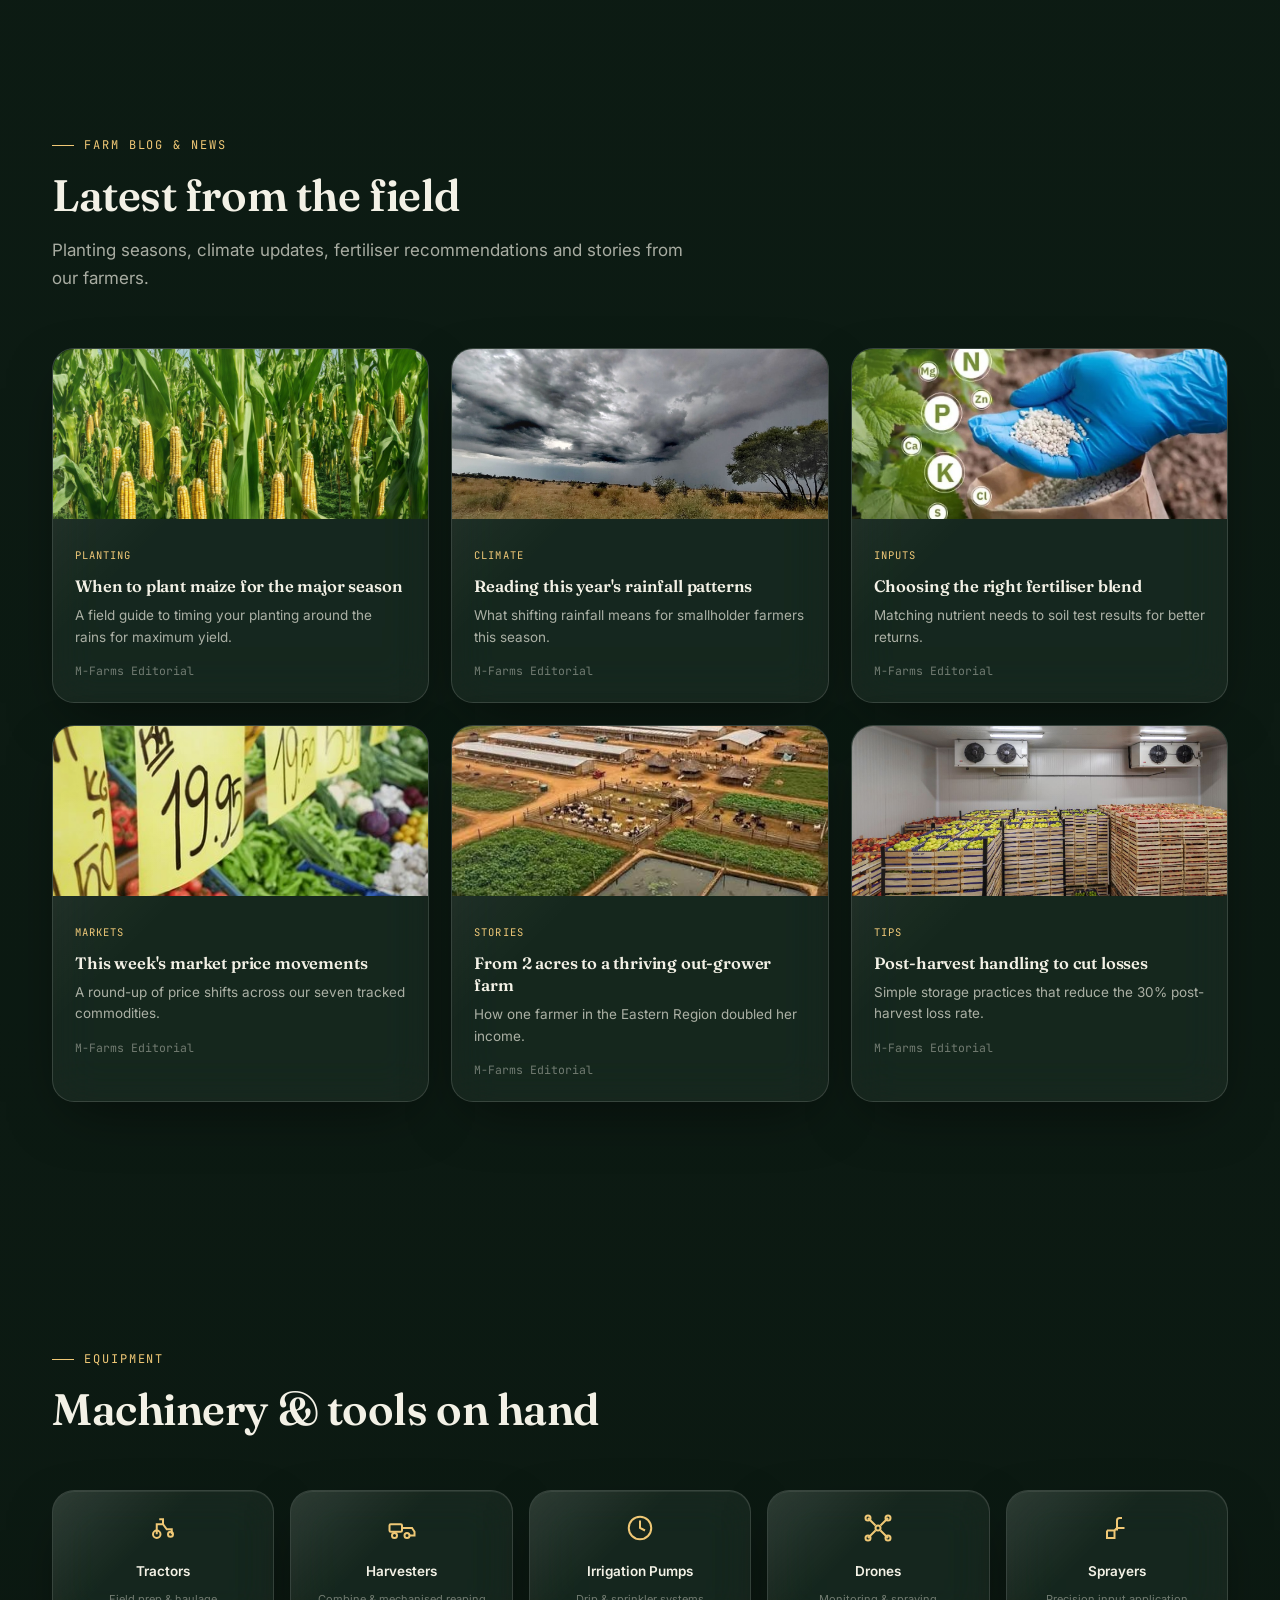
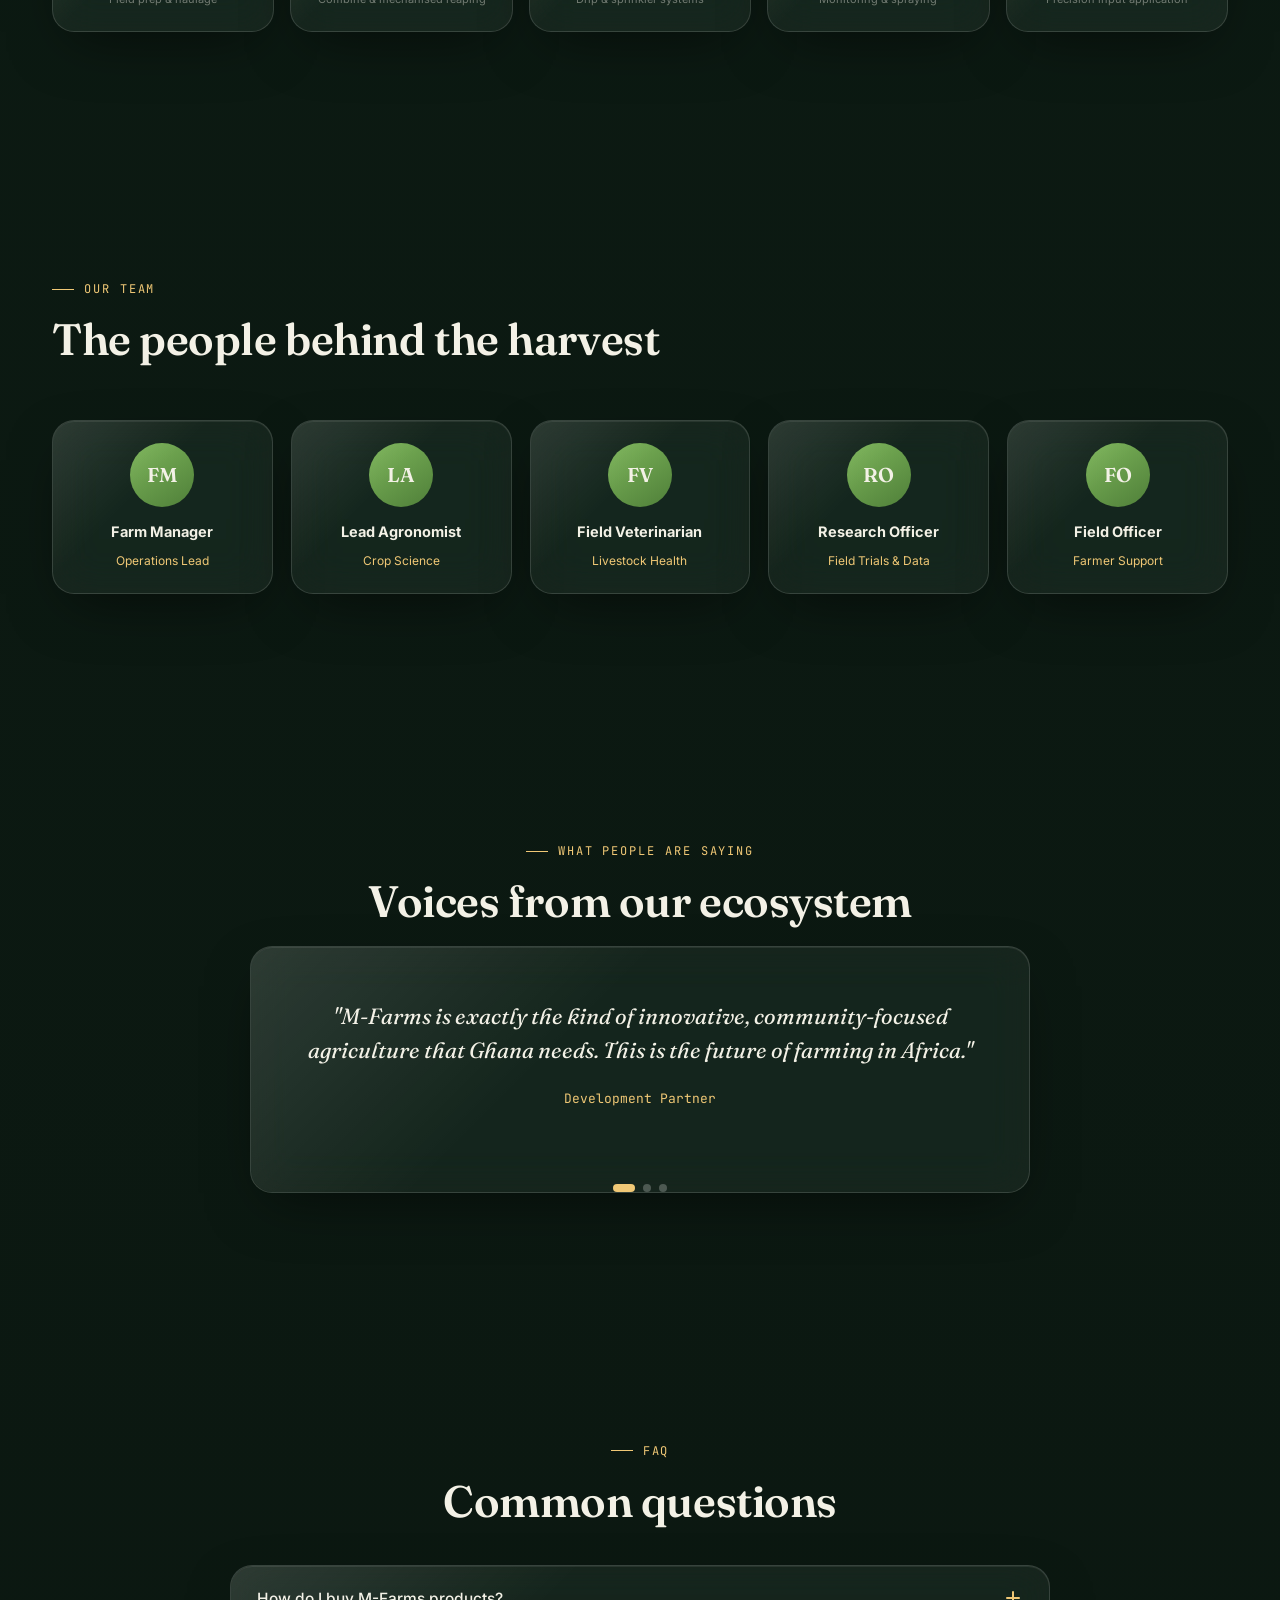
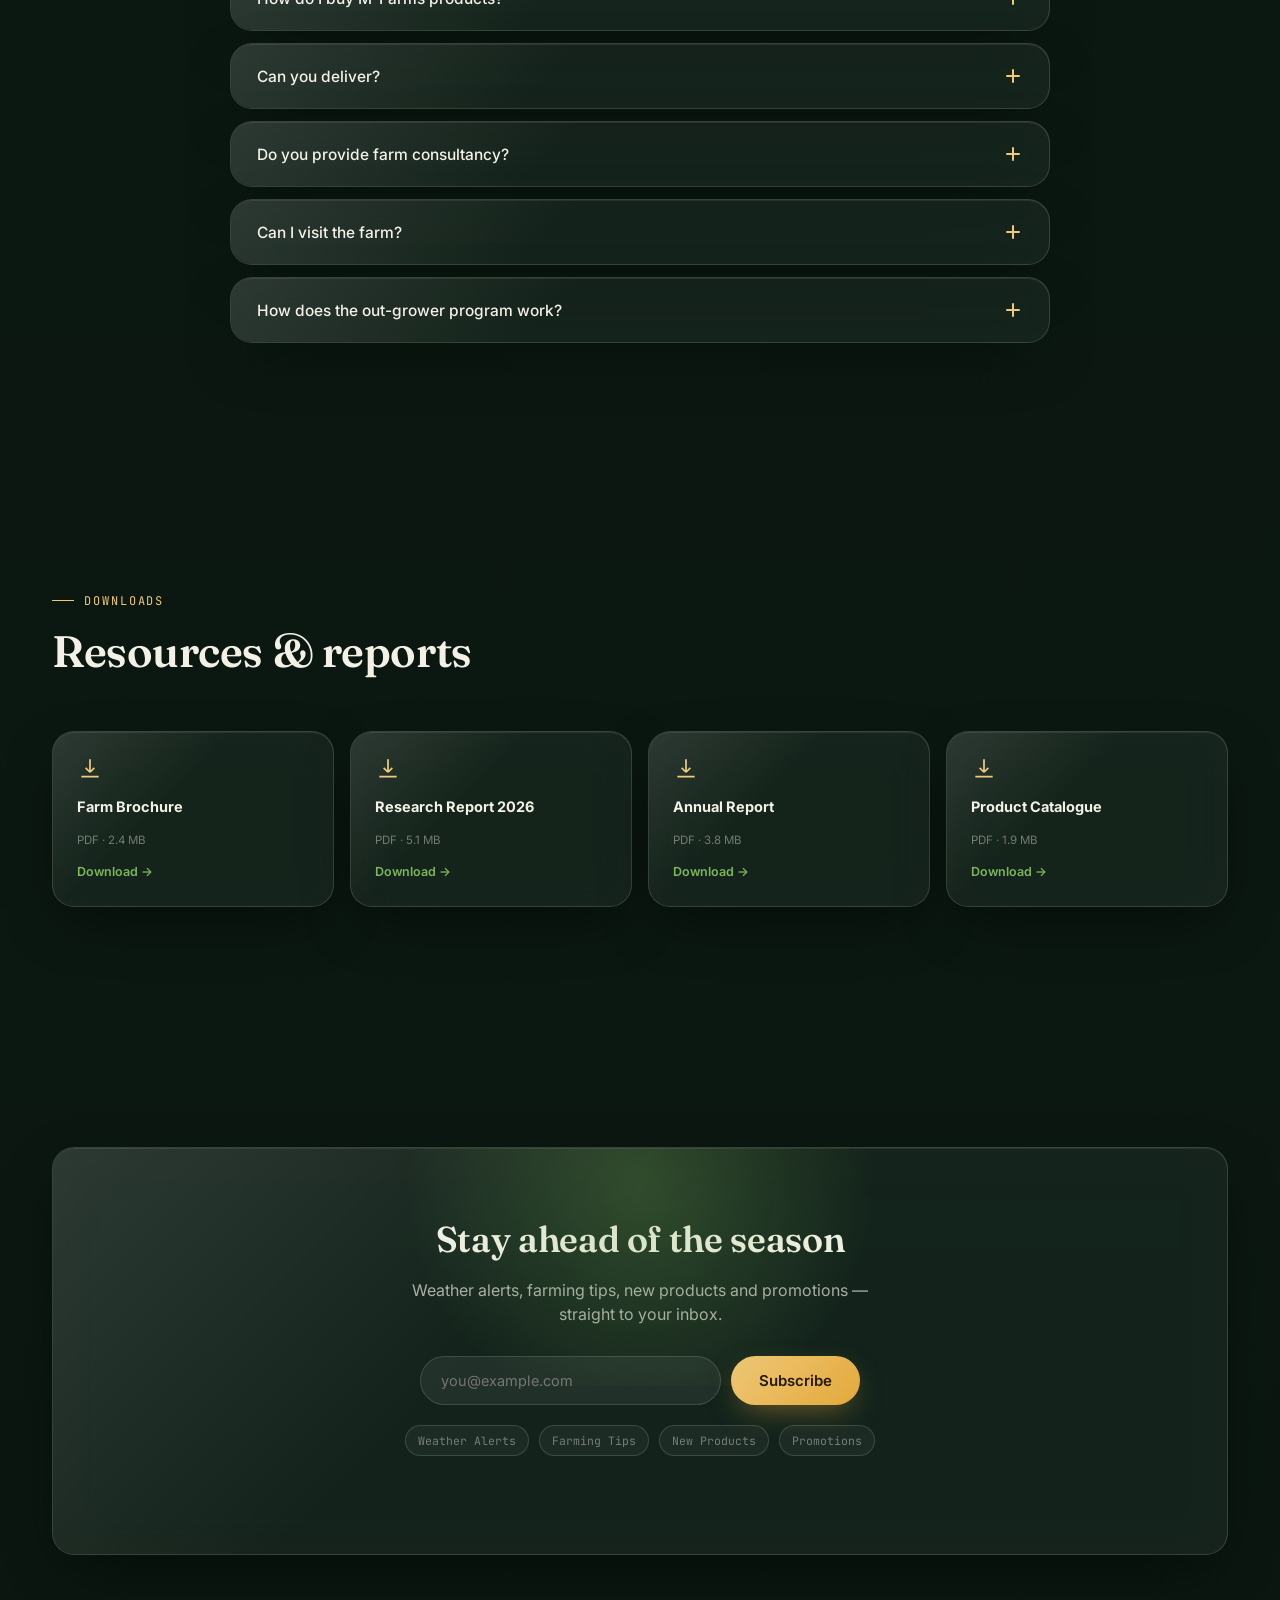
==== commit 1f2f9f79: "working on the whole landing page again" ====
--- a/index.html
+++ b/index.html
@@ -271,6 +271,98 @@
 .mini-row .t{font-size:13px;font-weight:600;color:var(--gold-soft)}
 .mini-row .d{font-size:13px;color:var(--ink-dim);line-height:1.5}
 
+/* ============ CROP CARDS ============ */
+.crop-grid{display:grid;grid-template-columns:repeat(auto-fit,minmax(160px,1fr));gap:14px}
+.crop-card{padding:20px 18px;border-radius:16px;background:rgba(255,255,255,.03);border:1px solid var(--glass-border);transition:transform .3s var(--ease), border-color .3s var(--ease), background .3s var(--ease)}
+.crop-card:hover{transform:translateY(-5px);border-color:var(--glass-border-hi);background:rgba(255,255,255,.05)}
+.crop-card .cc-icon{width:38px;height:38px;border-radius:11px;background:linear-gradient(135deg, rgba(125,181,90,.28), rgba(227,168,59,.16));display:flex;align-items:center;justify-content:center;margin-bottom:16px}
+.crop-card .cc-icon svg{width:18px;height:18px;stroke:var(--gold-soft);fill:none;stroke-width:1.6}
+.crop-card h5{font-size:14.5px;color:var(--ink);margin-bottom:6px;font-weight:600}
+.crop-card p{font-size:12.5px;color:var(--ink-dim);line-height:1.55;margin-bottom:12px}
+.crop-card .cc-tag{font-family:var(--ff-mono);font-size:10px;color:var(--gold-soft);text-transform:uppercase;letter-spacing:.08em}
+
+/* ============ ECOSYSTEM CONNECTION CARDS ============ */
+.eco-grid{display:grid;grid-template-columns:repeat(2,1fr);gap:18px}
+.eco-card{padding:26px;transition:transform .35s var(--ease), border-color .35s var(--ease)}
+.eco-card:hover{transform:translateY(-6px);border-color:var(--glass-border-hi)}
+.eco-link{display:flex;align-items:center;gap:14px;margin-bottom:18px}
+.eco-logo{width:48px;height:48px;border-radius:13px;overflow:hidden;background:rgba(255,255,255,.05);border:1px solid var(--glass-border);flex-shrink:0;display:flex;align-items:center;justify-content:center}
+.eco-logo img{width:100%;height:100%;object-fit:cover}
+.eco-plus{width:26px;height:26px;border-radius:50%;background:var(--glass-hi);border:1px solid var(--glass-border-hi);display:flex;align-items:center;justify-content:center;flex-shrink:0}
+.eco-plus svg{width:12px;height:12px;stroke:var(--gold-soft);fill:none;stroke-width:2.4}
+.eco-card h5{font-size:15.5px;color:var(--ink);font-weight:600;margin-bottom:10px}
+.eco-card p{font-size:13.5px;color:var(--ink-dim);line-height:1.65}
+@media(max-width:700px){.eco-grid{grid-template-columns:1fr}}
+
+/* ============ PARTNER CARDS ============ */
+.partner-group{margin-bottom:40px}
+.partner-group:last-child{margin-bottom:0}
+.partner-group-head{display:flex;align-items:center;gap:12px;margin-bottom:18px}
+.partner-group-head h4{font-size:15px;color:var(--ink);font-weight:600;text-transform:uppercase;letter-spacing:.06em}
+.partner-group-head .line{flex:1;height:1px;background:var(--glass-border)}
+.partner-grid{display:grid;grid-template-columns:repeat(2,1fr);gap:16px}
+.partner-card{padding:22px;display:flex;gap:16px;align-items:flex-start;transition:transform .3s var(--ease), border-color .3s var(--ease)}
+.partner-card:hover{transform:translateY(-4px);border-color:var(--glass-border-hi)}
+.partner-card .p-icon{
+  width:42px;height:42px;border-radius:12px;flex-shrink:0;overflow:hidden;
+  background:rgba(255,255,255,.06);border:1px solid var(--glass-border);
+  display:flex;align-items:center;justify-content:center;
+}
+.partner-card .p-icon img{width:100%;height:100%;object-fit:cover}
+.partner-card h5{font-size:14.5px;color:var(--ink);font-weight:600;margin-bottom:6px;line-height:1.35}
+.partner-card p{font-size:12.5px;color:var(--ink-dim);line-height:1.55}
+@media(max-width:700px){.partner-grid{grid-template-columns:1fr}}
+
+/* ============ SUSTAINABILITY CARDS ============ */
+.sustain-grid{display:grid;grid-template-columns:repeat(auto-fit,minmax(200px,1fr));gap:16px}
+.sustain-card{padding:26px 22px;transition:transform .35s var(--ease), border-color .35s var(--ease)}
+.sustain-card:hover{transform:translateY(-6px);border-color:var(--glass-border-hi)}
+.sustain-card .sc-icon{
+  width:46px;height:46px;border-radius:13px;
+  background:linear-gradient(135deg, rgba(125,181,90,.28), rgba(227,168,59,.16));
+  display:flex;align-items:center;justify-content:center;margin-bottom:18px;
+}
+.sustain-card .sc-icon svg{width:21px;height:21px;stroke:var(--gold-soft);fill:none;stroke-width:1.6}
+.sustain-card h5{font-size:15px;color:var(--ink);font-weight:600;margin-bottom:8px}
+.sustain-card p{font-size:13px;color:var(--ink-dim);line-height:1.6}
+
+/* ============ IMPACT STATS ============ */
+.impact-grid{display:grid;grid-template-columns:repeat(4,1fr);gap:16px;margin-bottom:16px}
+.impact-stat{padding:28px 22px;text-align:center;transition:transform .35s var(--ease), border-color .35s var(--ease)}
+.impact-stat:hover{transform:translateY(-6px);border-color:var(--glass-border-hi)}
+.impact-stat .is-icon{
+  width:40px;height:40px;border-radius:12px;margin:0 auto 16px;
+  background:linear-gradient(135deg, rgba(125,181,90,.28), rgba(227,168,59,.16));
+  display:flex;align-items:center;justify-content:center;
+}
+.impact-stat .is-icon svg{width:18px;height:18px;stroke:var(--gold-soft);fill:none;stroke-width:1.6}
+.impact-stat .is-num{font-family:var(--ff-display);font-size:clamp(22px,2.6vw,30px);font-weight:600;color:var(--gold-soft);line-height:1.1;margin-bottom:8px}
+.impact-stat .is-label{font-size:12.5px;color:var(--ink-dim);line-height:1.4}
+.impact-notes{display:grid;grid-template-columns:repeat(2,1fr);gap:16px}
+.impact-note{padding:24px 26px;display:flex;gap:16px;align-items:flex-start}
+.impact-note .in-icon{
+  width:42px;height:42px;border-radius:12px;flex-shrink:0;
+  background:rgba(227,168,59,.14);border:1px solid var(--glass-border);
+  display:flex;align-items:center;justify-content:center;
+}
+.impact-note .in-icon svg{width:19px;height:19px;stroke:var(--gold-soft);fill:none;stroke-width:1.6}
+.impact-note h5{font-size:14px;color:var(--ink);font-weight:600;margin-bottom:6px}
+.impact-note p{font-size:13px;color:var(--ink-dim);line-height:1.55}
+@media(max-width:900px){.impact-grid{grid-template-columns:repeat(2,1fr)}.impact-notes{grid-template-columns:1fr}}
+@media(max-width:500px){.impact-grid{grid-template-columns:1fr 1fr}}
+
+/* ============ BUSINESS MODEL FLOW ============ */
+.biz-flow{display:flex;flex-direction:column}
+.biz-step{display:flex;gap:18px;padding-bottom:26px;position:relative}
+.biz-step:last-child{padding-bottom:0}
+.biz-step:not(:last-child)::before{content:'';position:absolute;left:19px;top:44px;bottom:0;width:1px;background:var(--glass-border)}
+.biz-num{width:38px;height:38px;border-radius:50%;background:var(--glass-hi);border:1px solid var(--glass-border-hi);display:flex;align-items:center;justify-content:center;font-family:var(--ff-mono);font-size:13px;color:var(--gold-soft);flex-shrink:0;z-index:1}
+.biz-step .biz-body{padding-top:6px}
+.biz-step h5{font-size:14.5px;color:var(--ink);margin-bottom:4px;font-weight:600}
+.biz-step p{font-size:13px;color:var(--ink-dim);line-height:1.6}
+
+
+
 /* ============ WEATHER DASHBOARD ============ */
 .weather-dash{padding:36px;display:grid;grid-template-columns:1.1fr 1.6fr;gap:36px;overflow:hidden}
 .dash-bg{position:absolute;inset:0;z-index:0;overflow:hidden;border-radius:inherit}
@@ -617,6 +709,14 @@
       <div class="about-copy">
         <p>M-Farms is more than an agricultural enterprise — it is a subsidiary of Marvini Elite Enterprises, integrating technology-enabled farming, eco village development, and agri tourism into one ecosystem.</p>
         <p>M-Farms is where tradition meets innovation. We honour Africa's agricultural heritage while embracing modern technology to build farms that are productive, sustainable, and community-centred.</p>
+        <p><strong style="color:var(--ink)">Our Mission:</strong> <i>To modernise agriculture through technology, empower farming communities, promote sustainable practices, and create integrated rural ecosystems that generate economic, social and environmental value.</i></p>
+      </div>
+      <div class="mini-table" style="margin-top:24px">
+        <div class="mini-row"><span class="t">Inspiring</span><span class="d">We paint a vision of a prosperous, food-secure Africa</span></div>
+        <div class="mini-row"><span class="t">Authentic</span><span class="d">We speak from experience and respect for the land</span></div>
+        <div class="mini-row"><span class="t">Empowering</span><span class="d">We believe in the power of farmers and communities</span></div>
+        <div class="mini-row"><span class="t">Innovative</span><span class="d">We embrace technology as a tool for transformation</span></div>
+        <div class="mini-row"><span class="t">Sustainable</span><span class="d">We think in generations, not seasons</span></div>
       </div>
       <div style="display:flex;gap:14px;margin-top:28px">
         <a href="#pillars" class="btn btn-glass">See the three pillars</a>
@@ -692,7 +792,76 @@
           <div class="mini-row"><span class="t">Precision Agriculture</span><span class="d">GPS-guided planting, variable-rate inputs</span></div>
           <div class="mini-row"><span class="t">IoT Sensors</span><span class="d">Soil moisture, temperature &amp; nutrient monitoring</span></div>
           <div class="mini-row"><span class="t">Drone Technology</span><span class="d">Crop monitoring, pest detection, aerial spraying</span></div>
+          <div class="mini-row"><span class="t">AI Powered Analytics</span><span class="d">Predictive modelling for planting, harvesting &amp; market timing</span></div>
+          <div class="mini-row"><span class="t">Automated Irrigation</span><span class="d">Drip &amp; sprinkler systems with remote control</span></div>
           <div class="mini-row"><span class="t">Blockchain Traceability</span><span class="d">Immutable records from farm to fork</span></div>
+        </div>
+        <div style="grid-column:1/-1;margin-top:8px">
+          <span class="tag">Our Crops</span>
+          <div class="crop-grid" style="margin-bottom:32px">
+            <div class="crop-card">
+              <div class="cc-icon"><svg viewBox="0 0 24 24"><path d="M7 20h10M12 20V10M12 10C12 10 5 10 5 3C12 3 12 10 12 10ZM12 10C12 10 19 10 19 3C12 3 12 10 12 10Z"/></svg></div>
+              <h5>Staples</h5>
+              <p>Maize, rice, cassava, yam</p>
+              <span class="cc-tag">Domestic food security</span>
+            </div>
+            <div class="crop-card">
+              <div class="cc-icon"><svg viewBox="0 0 24 24"><path d="M12 2s6 7 6 12a6 6 0 0 1-12 0c0-5 6-12 6-12Z"/></svg></div>
+              <h5>Vegetables</h5>
+              <p>Tomatoes, peppers, onions, okra</p>
+              <span class="cc-tag">Domestic &amp; export</span>
+            </div>
+            <div class="crop-card">
+              <div class="cc-icon"><svg viewBox="0 0 24 24"><circle cx="12" cy="13" r="7"/><path d="M12 6V3M12 3c1.5 0 2.5 1 2.5 1"/></svg></div>
+              <h5>Fruits</h5>
+              <p>Mango, pineapple, pawpaw, citrus</p>
+              <span class="cc-tag">Export &amp; processing</span>
+            </div>
+            <div class="crop-card">
+              <div class="cc-icon"><svg viewBox="0 0 24 24"><path d="m12 2 9 5-9 5-9-5 9-5Z"/><path d="m3 12 9 5 9-5"/></svg></div>
+              <h5>Cash Crops</h5>
+              <p>Cashew, shea, cocoa</p>
+              <span class="cc-tag">Export</span>
+            </div>
+            <div class="crop-card">
+              <div class="cc-icon"><svg viewBox="0 0 24 24"><circle cx="9" cy="10" r="4"/><path d="M13 10c2 0 4 1.5 4 4s-1 4-4 4M5 21c0-3 2-5 4-5"/></svg></div>
+              <h5>Livestock</h5>
+              <p>Poultry, pigs, pasture-raised cattle</p>
+              <span class="cc-tag">Domestic protein</span>
+            </div>
+          </div>
+
+          <span class="tag">Our Business Model</span>
+          <div class="biz-flow" style="margin-top:12px">
+            <div class="biz-step">
+              <div class="biz-num">01</div>
+              <div class="biz-body">
+                <h5>Core Operations</h5>
+                <p>We operate our own commercial farms using technology &amp; sustainable practices.</p>
+              </div>
+            </div>
+            <div class="biz-step">
+              <div class="biz-num">02</div>
+              <div class="biz-body">
+                <h5>Out-Grower Model</h5>
+                <p>We partner with smallholder farmers who receive inputs, training &amp; guaranteed market access.</p>
+              </div>
+            </div>
+            <div class="biz-step">
+              <div class="biz-num">03</div>
+              <div class="biz-body">
+                <h5>Value Addition</h5>
+                <p>We process on site to reduce post-harvest losses &amp; increase margins.</p>
+              </div>
+            </div>
+            <div class="biz-step">
+              <div class="biz-num">04</div>
+              <div class="biz-body">
+                <h5>Market Channels</h5>
+                <p>We supply M Digital Food Chain, supermarkets, exporters &amp; food processors.</p>
+              </div>
+            </div>
+          </div>
         </div>
       </div>
       <div class="pillar-panel" id="p2">
@@ -709,7 +878,28 @@
           <div class="mini-row"><span class="t">Farm Hub</span><span class="d">Centralised operations, processing &amp; storage</span></div>
           <div class="mini-row"><span class="t">Renewable Energy</span><span class="d">Solar panels, biogas &amp; efficient cooking</span></div>
           <div class="mini-row"><span class="t">Digital Infrastructure</span><span class="d">Connectivity, mobile banking, e-learning</span></div>
+          <div class="mini-row"><span class="t">Residential Area</span><span class="d">Affordable, sustainable housing for farm workers &amp; families</span></div>
+          <div class="mini-row"><span class="t">Community Facilities</span><span class="d">Schools, health posts, markets &amp; community centres</span></div>
+          <div class="mini-row"><span class="t">Water Management</span><span class="d">Rainwater harvesting, boreholes &amp; water recycling</span></div>
+          <div class="mini-row"><span class="t">Waste Management</span><span class="d">Composting, recycling &amp; circular economy approaches</span></div>
           <div class="mini-row"><span class="t">Financial Inclusion</span><span class="d">Bank &amp; microfinance partnerships for farmer loans</span></div>
+        </div>
+        <div style="grid-column:1/-1;margin-top:8px">
+          <span class="tag">Our Ecosystem Services</span>
+          <div class="mini-table" style="margin-bottom:24px">
+            <div class="mini-row"><span class="t">Training &amp; Capacity Building</span><span class="d">Modern techniques, financial literacy &amp; business skills</span></div>
+            <div class="mini-row"><span class="t">Input Supply</span><span class="d">Access to quality seeds, fertilisers &amp; equipment at fair prices</span></div>
+            <div class="mini-row"><span class="t">Market Access</span><span class="d">Guaranteed market through M Digital Food Chain &amp; other channels</span></div>
+            <div class="mini-row"><span class="t">Healthcare</span><span class="d">Basic health services &amp; health insurance</span></div>
+          </div>
+          <span class="tag">Our Social Impact Goals (5-Year Target)</span>
+          <div class="opportunity-list">
+            <div class="opp-row glass"><span class="k">Farmers Reached</span><span class="v">2,000+ out-grower farmers</span></div>
+            <div class="opp-row glass"><span class="k">Jobs Created</span><span class="v">500+ direct, 1,000+ indirect</span></div>
+            <div class="opp-row glass"><span class="k">Women Empowered</span><span class="v">40% of participants</span></div>
+            <div class="opp-row glass"><span class="k">Youth Engaged</span><span class="v">30% of participants (18–35)</span></div>
+            <div class="opp-row glass"><span class="k">Income Increase</span><span class="v">50–100% for participating farmers</span></div>
+          </div>
         </div>
       </div>
       <div class="pillar-panel" id="p3">
@@ -726,8 +916,218 @@
           <div class="mini-row"><span class="t">Farm Stays</span><span class="d">Overnight accommodation, real rural life</span></div>
           <div class="mini-row"><span class="t">Educational Tours</span><span class="d">Guided tours of farms &amp; processing facilities</span></div>
           <div class="mini-row"><span class="t">Volunteer Programs</span><span class="d">Hands-on farming for tourists &amp; students</span></div>
+          <div class="mini-row"><span class="t">Farm to Table Dining</span><span class="d">Restaurants serving fresh, farm-produced food</span></div>
           <div class="mini-row"><span class="t">Workshops &amp; Retreats</span><span class="d">Skills workshops, wellness &amp; corporate retreats</span></div>
-        </div>
+          <div class="mini-row"><span class="t">Camping &amp; Glamping</span><span class="d">Eco-friendly camping options with modern amenities</span></div>
+        </div>
+        <div style="grid-column:1/-1;margin-top:8px">
+          <span class="tag">Who We Welcome</span>
+          <div class="mini-table">
+            <div class="mini-row"><span class="t">Domestic Tourists</span><span class="d">Urban Ghanaians seeking rural experiences &amp; weekend getaways</span></div>
+            <div class="mini-row"><span class="t">International Tourists</span><span class="d">Cultural &amp; eco tourists visiting Ghana</span></div>
+            <div class="mini-row"><span class="t">Corporate Groups</span><span class="d">Team building &amp; retreats</span></div>
+            <div class="mini-row"><span class="t">Students &amp; Researchers</span><span class="d">Educational trips &amp; fieldwork</span></div>
+            <div class="mini-row"><span class="t">Diaspora</span><span class="d">Ghanaians abroad wanting to reconnect with agricultural heritage</span></div>
+          </div>
+        </div>
+      </div>
+    </div>
+  </div>
+</section>
+
+<!-- ============ PARTNERS ============ -->
+<section id="partners">
+  <div class="container">
+    <div class="section-head reveal">
+      <div class="eyebrow">Working Together</div>
+      <h2>Our partners</h2>
+      <p>We collaborate with leading organisations that share our commitment to innovation and impact.</p>
+    </div>
+
+    <div class="partner-group reveal">
+      <div class="partner-group-head"><h4>Government Partners</h4><span class="line"></span></div>
+      <div class="partner-grid">
+        <div class="partner-card glass">
+          <span class="p-icon"><img src="img/logos/partners/mofa.png" alt="MOFA logo"></span>
+          <div><h5>Ministry of Food and Agriculture (MOFA)</h5><p>Policy alignment, technical support, access to government programs</p></div>
+        </div>
+        <div class="partner-card glass">
+          <span class="p-icon"><img src="img/logos/partners/gipc.png" alt="GIPC logo"></span>
+          <div><h5>Ghana Investment Promotion Centre (GIPC)</h5><p>Investment facilitation, investor connections</p></div>
+        </div>
+        <div class="partner-card glass">
+          <span class="p-icon"><img src="img/logos/partners/gepa.png" alt="GEPA logo"></span>
+          <div><h5>Ghana Export Promotion Authority (GEPA)</h5><p>Export development &amp; certification</p></div>
+        </div>
+        <div class="partner-card glass">
+          <span class="p-icon"><img src="img/logos/partners/district-assemblies.png" alt="District Assemblies logo"></span>
+          <div><h5>District Assemblies</h5><p>Land access, local partnerships, community engagement</p></div>
+        </div>
+      </div>
+    </div>
+
+    <div class="partner-group reveal">
+      <div class="partner-group-head"><h4>Development Partners</h4><span class="line"></span></div>
+      <div class="partner-grid">
+        <div class="partner-card glass">
+          <span class="p-icon"><img src="img/logos/partners/koica.png" alt="KOICA logo"></span>
+          <div><h5>KOICA (South Korea)</h5><p>Agro-industry value chain development ($9.5M grant)</p></div>
+        </div>
+        <div class="partner-card glass">
+          <span class="p-icon"><img src="img/logos/partners/giz.png" alt="GIZ logo"></span>
+          <div><h5>GIZ (Germany)</h5><p>Sustainable farming &amp; rural development</p></div>
+        </div>
+        <div class="partner-card glass">
+          <span class="p-icon"><img src="img/logos/partners/mastercard-foundation.png" alt="MasterCard Foundation logo"></span>
+          <div><h5>MasterCard Foundation</h5><p>Youth employment &amp; agricultural transformation</p></div>
+        </div>
+        <div class="partner-card glass">
+          <span class="p-icon"><img src="img/logos/partners/fcdo.png" alt="FCDO logo"></span>
+          <div><h5>FCDO (UK)</h5><p>Food security &amp; rural development</p></div>
+        </div>
+      </div>
+    </div>
+
+    <div class="partner-group reveal">
+      <div class="partner-group-head"><h4>Government Programs We Align With</h4><span class="line"></span></div>
+      <div class="partner-grid">
+        <div class="partner-card glass">
+          <span class="p-icon"><img src="img/logos/partners/feed-ghana.png" alt="Feed Ghana Programme logo"></span>
+          <div><h5>Feed Ghana Programme</h5><p>Producing strategic commodities for domestic food security</p></div>
+        </div>
+        <div class="partner-card glass">
+          <span class="p-icon"><img src="img/logos/partners/aeta.png" alt="AETA logo"></span>
+          <div><h5>Agriculture for Economic Transformation Agenda (AETA)</h5><p>Adopting technology, value addition &amp; agro-processing</p></div>
+        </div>
+        <div class="partner-card glass">
+          <span class="p-icon"><img src="img/logos/partners/24hr-economy.png" alt="24-Hour Economy Agenda logo"></span>
+          <div><h5>24-Hour Economy Agenda</h5><p>Optimising logistics &amp; processing for continuous operations</p></div>
+        </div>
+        <div class="partner-card glass">
+          <span class="p-icon"><img src="img/logos/partners/1d1f.png" alt="One District One Factory logo"></span>
+          <div><h5>One District, One Factory (1D1F)</h5><p>Contributing to district-level industrialisation</p></div>
+        </div>
+      </div>
+    </div>
+  </div>
+</section>
+
+<!-- ============ SUSTAINABILITY ============ -->
+<section id="sustainability">
+  <div class="container">
+    <div class="section-head reveal">
+      <div class="eyebrow">Our Commitment</div>
+      <h2>Sustainability</h2>
+      <p>We believe in farming that lasts for generations.</p>
+    </div>
+    <div class="sustain-grid reveal">
+      <div class="sustain-card glass">
+        <div class="sc-icon"><svg viewBox="0 0 24 24"><path d="M7 20h10M12 20V10M12 10C12 10 5 10 5 3C12 3 12 10 12 10ZM12 10C12 10 19 10 19 3C12 3 12 10 12 10Z"/></svg></div>
+        <h5>Sustainable Practices</h5>
+        <p>Regenerative agriculture, minimal tillage, cover cropping.</p>
+      </div>
+      <div class="sustain-card glass">
+        <div class="sc-icon"><svg viewBox="0 0 24 24"><path d="M12 2s6 7 6 12a6 6 0 0 1-12 0c0-5 6-12 6-12Z"/></svg></div>
+        <h5>Water Conservation</h5>
+        <p>Drip irrigation, rainwater harvesting, water recycling.</p>
+      </div>
+      <div class="sustain-card glass">
+        <div class="sc-icon"><svg viewBox="0 0 24 24"><path d="M12 2s6 7 6 12a6 6 0 0 1-12 0c0-5 6-12 6-12Z"/><path d="M12 2 2 7l10 5 10-5-10-5Z"/></svg></div>
+        <h5>Biodiversity</h5>
+        <p>Agroforestry, conservation of natural habitats.</p>
+      </div>
+      <div class="sustain-card glass">
+        <div class="sc-icon"><svg viewBox="0 0 24 24"><circle cx="12" cy="12" r="4"/><path d="M12 2v2M12 20v2M4.9 4.9l1.4 1.4M17.7 17.7l1.4 1.4M2 12h2M20 12h2M4.9 19.1l1.4-1.4M17.7 6.3l1.4-1.4"/></svg></div>
+        <h5>Renewable Energy</h5>
+        <p>Solar panels, biogas, efficient cooking.</p>
+      </div>
+      <div class="sustain-card glass">
+        <div class="sc-icon"><svg viewBox="0 0 24 24"><path d="M4 4h16v4H4zM6 8v11a1 1 0 0 0 1 1h10a1 1 0 0 0 1-1V8M10 12v4M14 12v4"/></svg></div>
+        <h5>Waste Reduction</h5>
+        <p>Composting, recycling, circular economy approaches.</p>
+      </div>
+    </div>
+  </div>
+</section>
+
+<!-- ============ IMPACT ============ -->
+<section id="impact">
+  <div class="container">
+    <div class="section-head reveal">
+      <div class="eyebrow">By The Numbers</div>
+      <h2>Our impact</h2>
+    </div>
+    <div class="impact-grid reveal">
+      <div class="impact-stat glass">
+        <div class="is-icon"><svg viewBox="0 0 24 24"><path d="M3 21h18M4 21V9l8-6 8 6v12M9 21v-6h6v6"/></svg></div>
+        <div class="is-num">500+ / 1,000+</div>
+        <div class="is-label">Direct &amp; indirect jobs (Year 5 target)</div>
+      </div>
+      <div class="impact-stat glass">
+        <div class="is-icon"><svg viewBox="0 0 24 24"><path d="M7 20h10M12 20V10M12 10C12 10 5 10 5 3C12 3 12 10 12 10ZM12 10C12 10 19 10 19 3C12 3 12 10 12 10Z"/></svg></div>
+        <div class="is-num">2,000+</div>
+        <div class="is-label">Out-grower farmers empowered</div>
+      </div>
+      <div class="impact-stat glass">
+        <div class="is-icon"><svg viewBox="0 0 24 24"><circle cx="9" cy="8" r="4"/><path d="M2 21c0-4 3-6 7-6s7 2 7 6"/></svg></div>
+        <div class="is-num">40%</div>
+        <div class="is-label">Of participants are women</div>
+      </div>
+      <div class="impact-stat glass">
+        <div class="is-icon"><svg viewBox="0 0 24 24"><circle cx="12" cy="8" r="4"/><path d="M4 21c0-4.5 3.5-8 8-8s8 3.5 8 8"/></svg></div>
+        <div class="is-num">30%</div>
+        <div class="is-label">Of participants are youth (18–35)</div>
+      </div>
+      <div class="impact-stat glass">
+        <div class="is-icon"><svg viewBox="0 0 24 24"><path d="M12 2v20M17 5H9.5a3.5 3.5 0 0 0 0 7h5a3.5 3.5 0 0 1 0 7H6"/></svg></div>
+        <div class="is-num">50–100%</div>
+        <div class="is-label">Income increase for participating farmers</div>
+      </div>
+    </div>
+    <div class="impact-notes reveal">
+      <div class="impact-note glass">
+        <span class="in-icon"><svg viewBox="0 0 24 24"><path d="M3 3v18h18M7 15l4-4 3 3 5-6"/></svg></span>
+        <div><h5>Food Security</h5><p>Reducing Ghana's $3B+ annual food import bill.</p></div>
+      </div>
+      <div class="impact-note glass">
+        <span class="in-icon"><svg viewBox="0 0 24 24"><path d="M4 4h16v4H4zM6 8v11a1 1 0 0 0 1 1h10a1 1 0 0 0 1-1V8"/></svg></span>
+        <div><h5>Post-Harvest Loss</h5><p>Reducing the 30% of output currently lost after harvest.</p></div>
+      </div>
+    </div>
+  </div>
+</section>
+
+<!-- ============ GET INVOLVED ============ -->
+<section id="get-involved">
+  <div class="container">
+    <div class="section-head reveal">
+      <div class="eyebrow">Join Us</div>
+      <h2>Get involved</h2>
+    </div>
+    <div class="service-grid">
+      <div class="service-card glass">
+        <div class="icon-wrap"><svg class="icon" viewBox="0 0 24 24" stroke="var(--gold-soft)"><path d="M7 20h10M12 20V10M12 10C12 10 5 10 5 3C12 3 12 10 12 10ZM12 10C12 10 19 10 19 3C12 3 12 10 12 10Z"/></svg></div>
+        <h4>For Farmers</h4>
+        <p>Looking for access to markets, training, and modern technology? Join our out-grower program and become part of Ghana's agricultural transformation.</p>
+        <a href="#contact" class="btn btn-glass" style="margin-top:14px">Join the program</a>
+      </div>
+      <div class="service-card glass">
+        <div class="icon-wrap"><svg class="icon" viewBox="0 0 24 24" stroke="var(--gold-soft)"><circle cx="12" cy="12" r="10"/><path d="m16 8-4 4-2 6 6-2 4-4Z"/></svg></div>
+        <h4>For Investors</h4>
+        <p>Agriculture is a $1 trillion opportunity in Africa. M-Farms offers a unique, integrated model with high growth potential and measurable social impact.</p>
+        <a href="#contact" class="btn btn-glass" style="margin-top:14px">Talk to us</a>
+      </div>
+      <div class="service-card glass">
+        <div class="icon-wrap"><svg class="icon" viewBox="0 0 24 24" stroke="var(--gold-soft)"><rect x="3" y="3" width="7" height="7" rx="1"/><rect x="14" y="3" width="7" height="7" rx="1"/><rect x="3" y="14" width="7" height="7" rx="1"/><rect x="14" y="14" width="7" height="7" rx="1"/></svg></div>
+        <h4>For Partners</h4>
+        <p>Whether a government agency, development partner, or corporate organisation, we're looking for partners who share our vision for a prosperous, food-secure Africa.</p>
+        <a href="#contact" class="btn btn-glass" style="margin-top:14px">Partner with us</a>
+      </div>
+      <div class="service-card glass">
+        <div class="icon-wrap"><svg class="icon" viewBox="0 0 24 24" stroke="var(--gold-soft)"><path d="m3 11 9-8 9 8M5 10v10h14V10"/></svg></div>
+        <h4>For Visitors</h4>
+        <p>Experience the farm. Discover the future. Visit our eco villages and camping resorts for an unforgettable agri tourism experience.</p>
+        <a href="#contact" class="btn btn-glass" style="margin-top:14px">Plan a visit</a>
       </div>
     </div>
   </div>
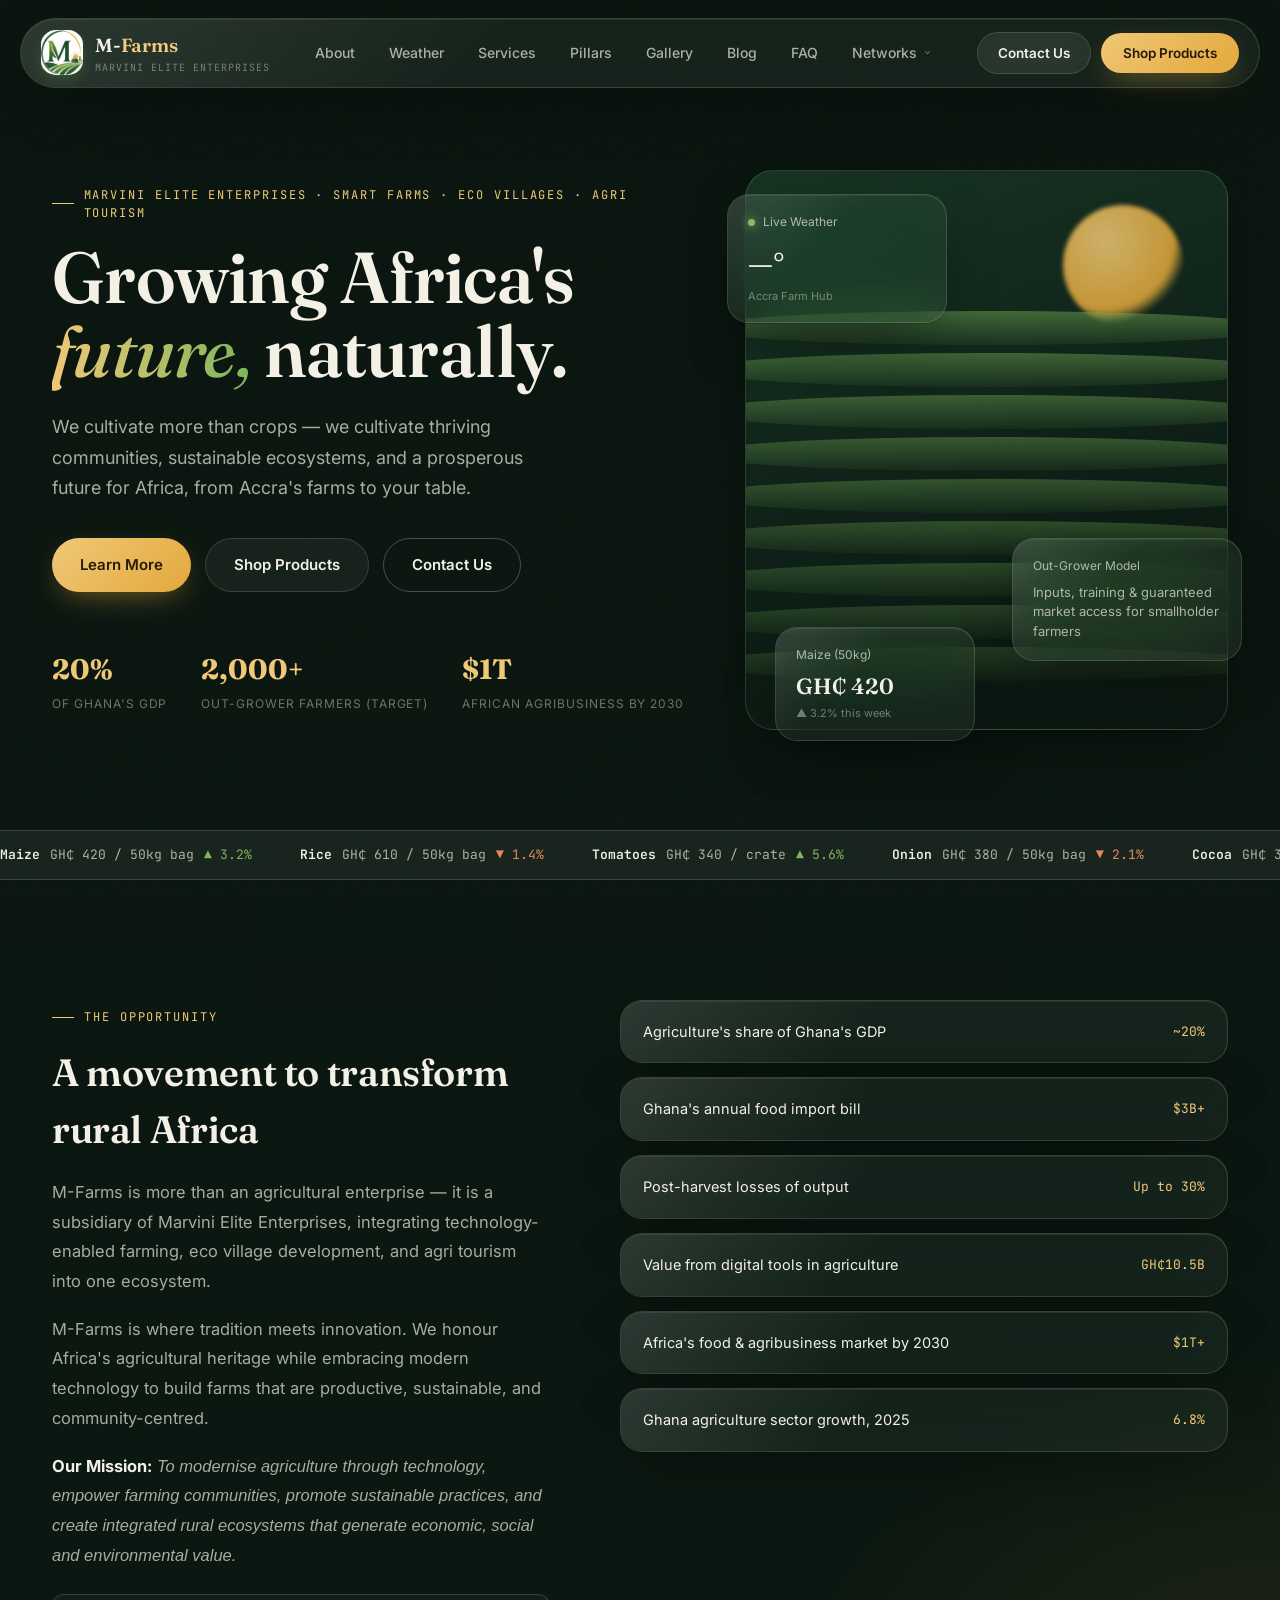
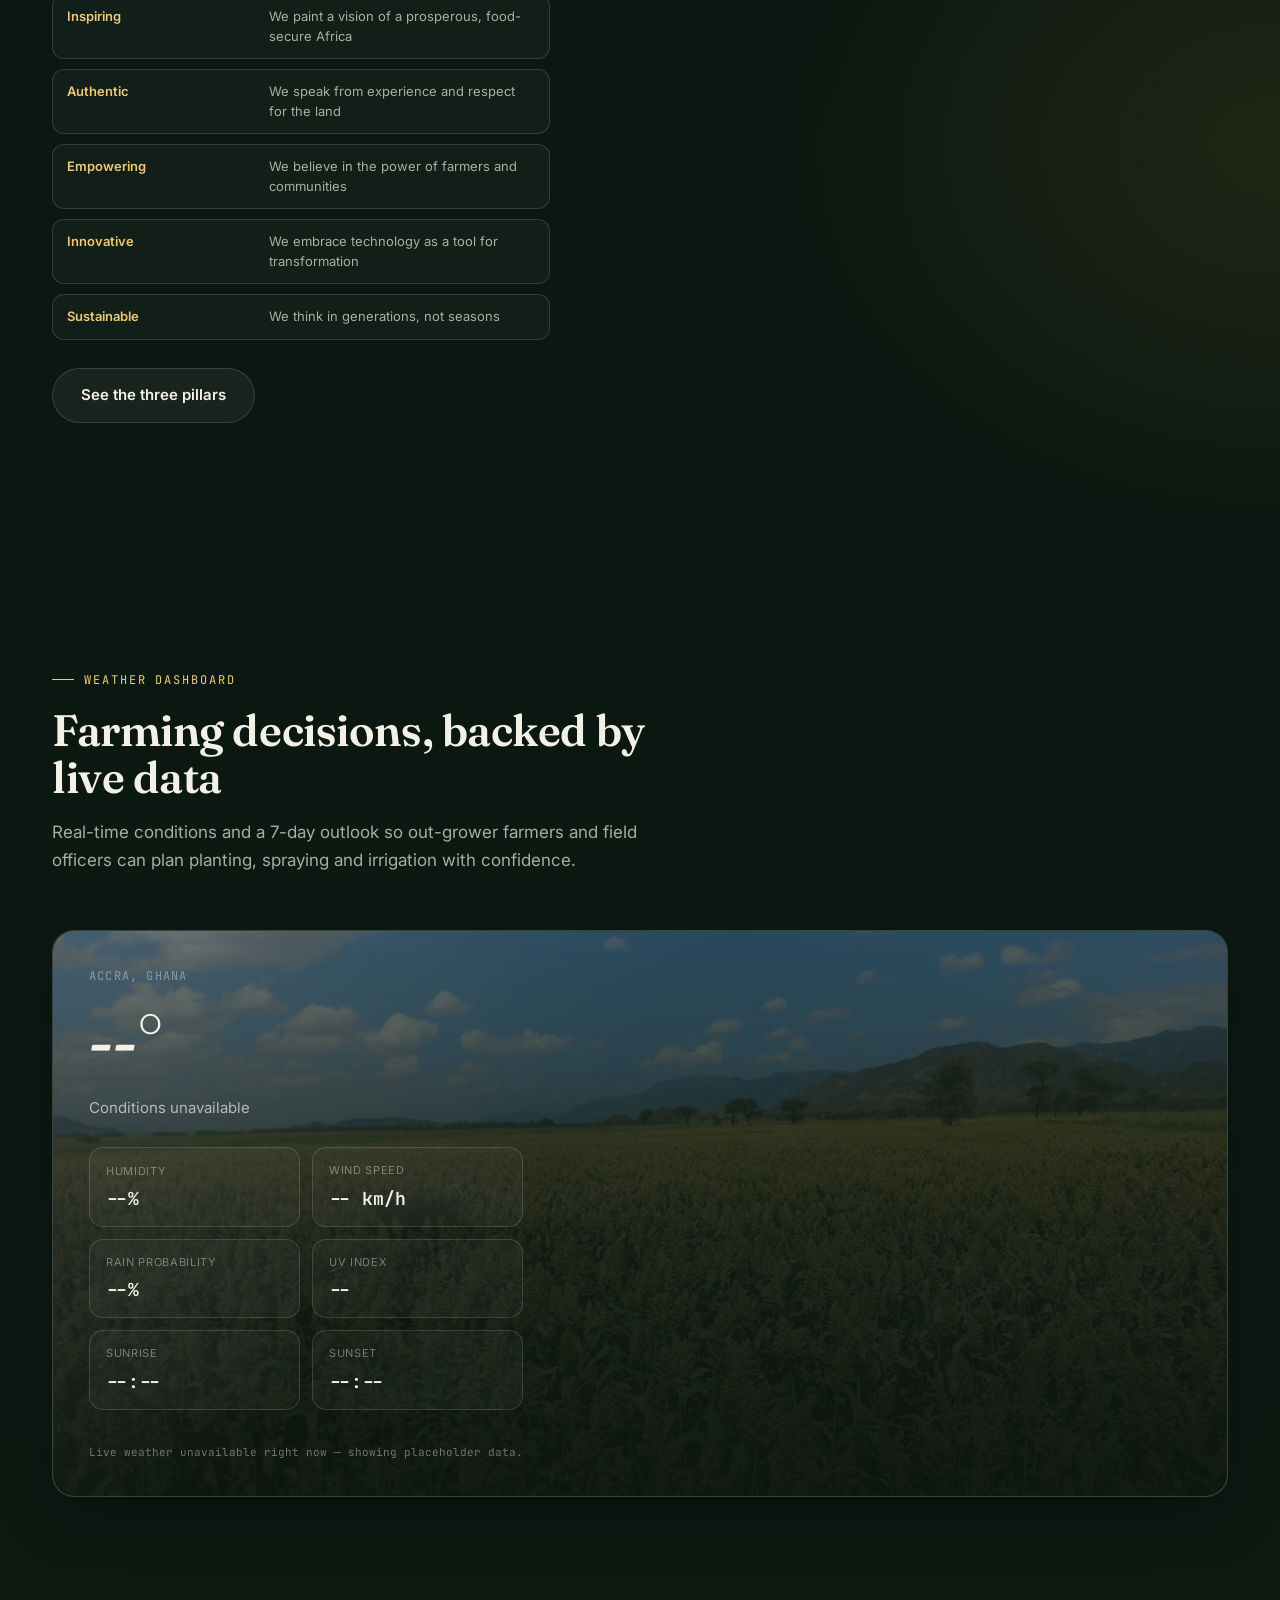
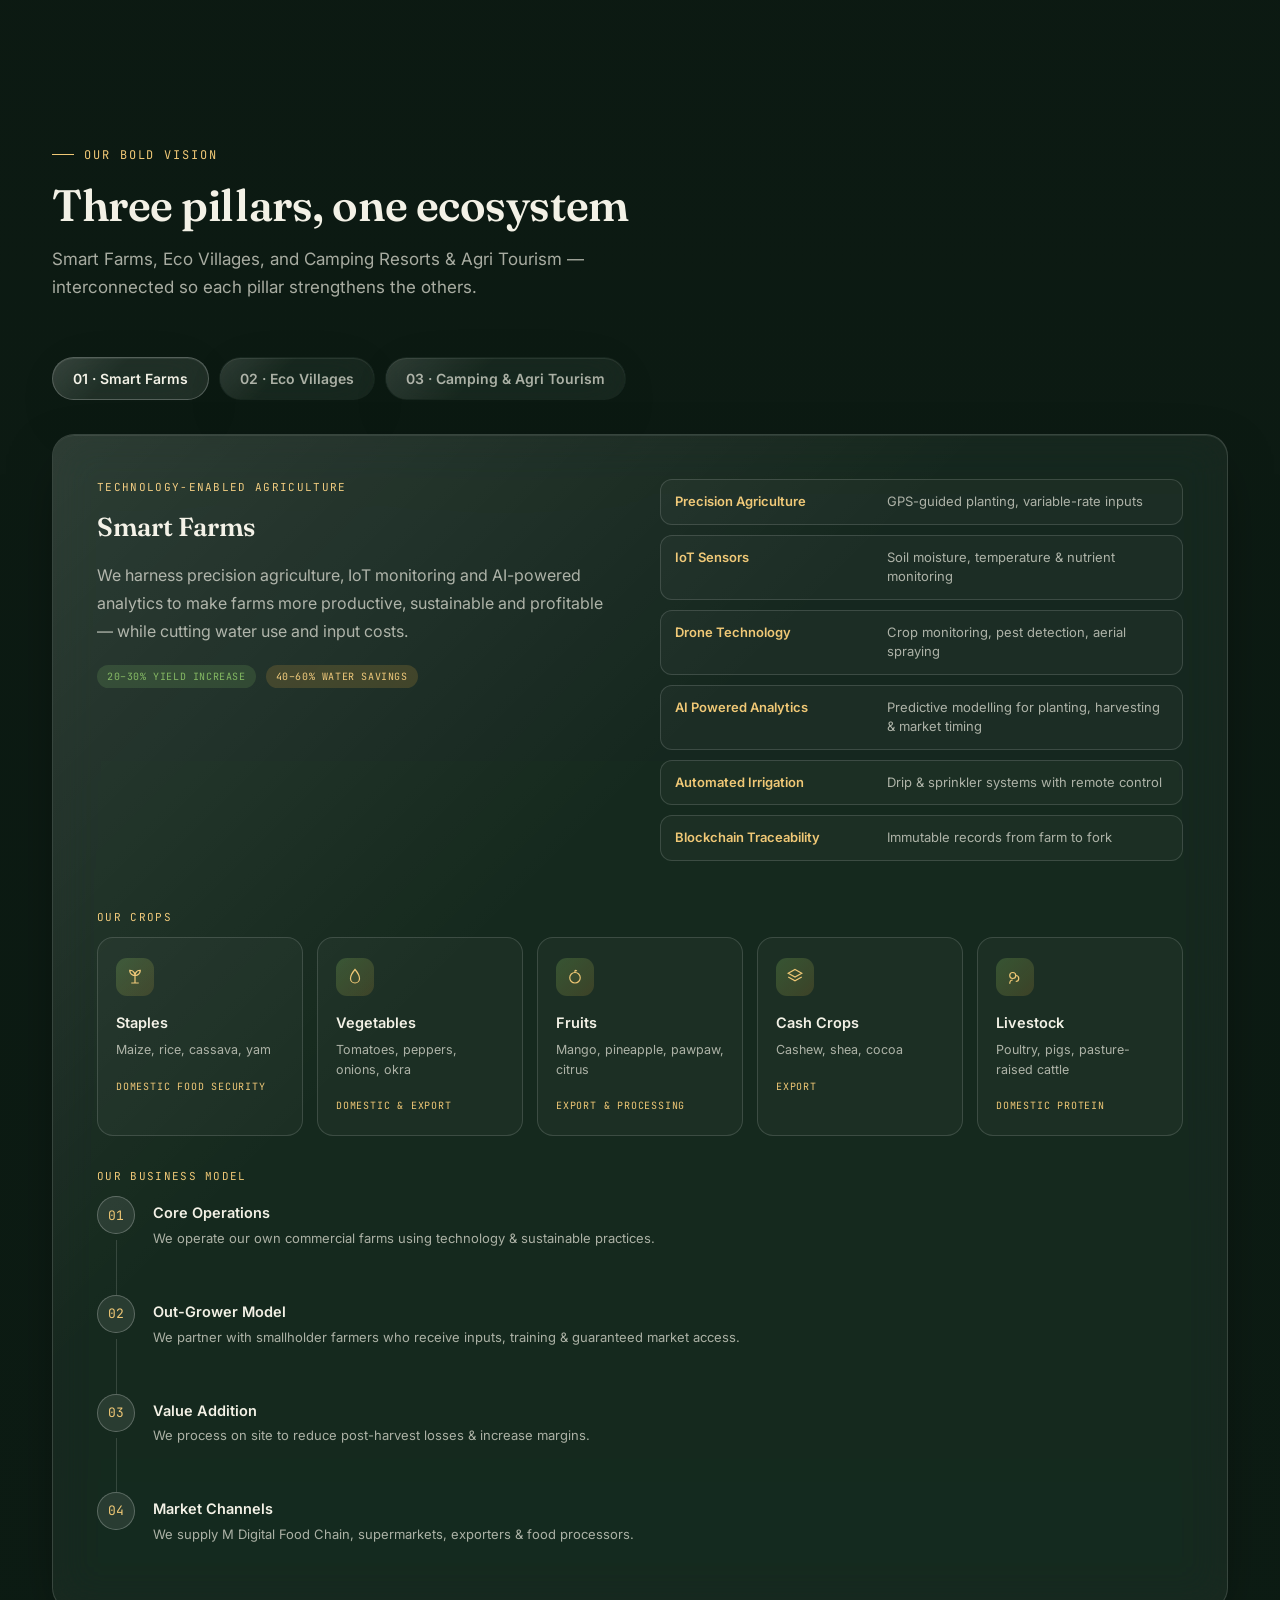
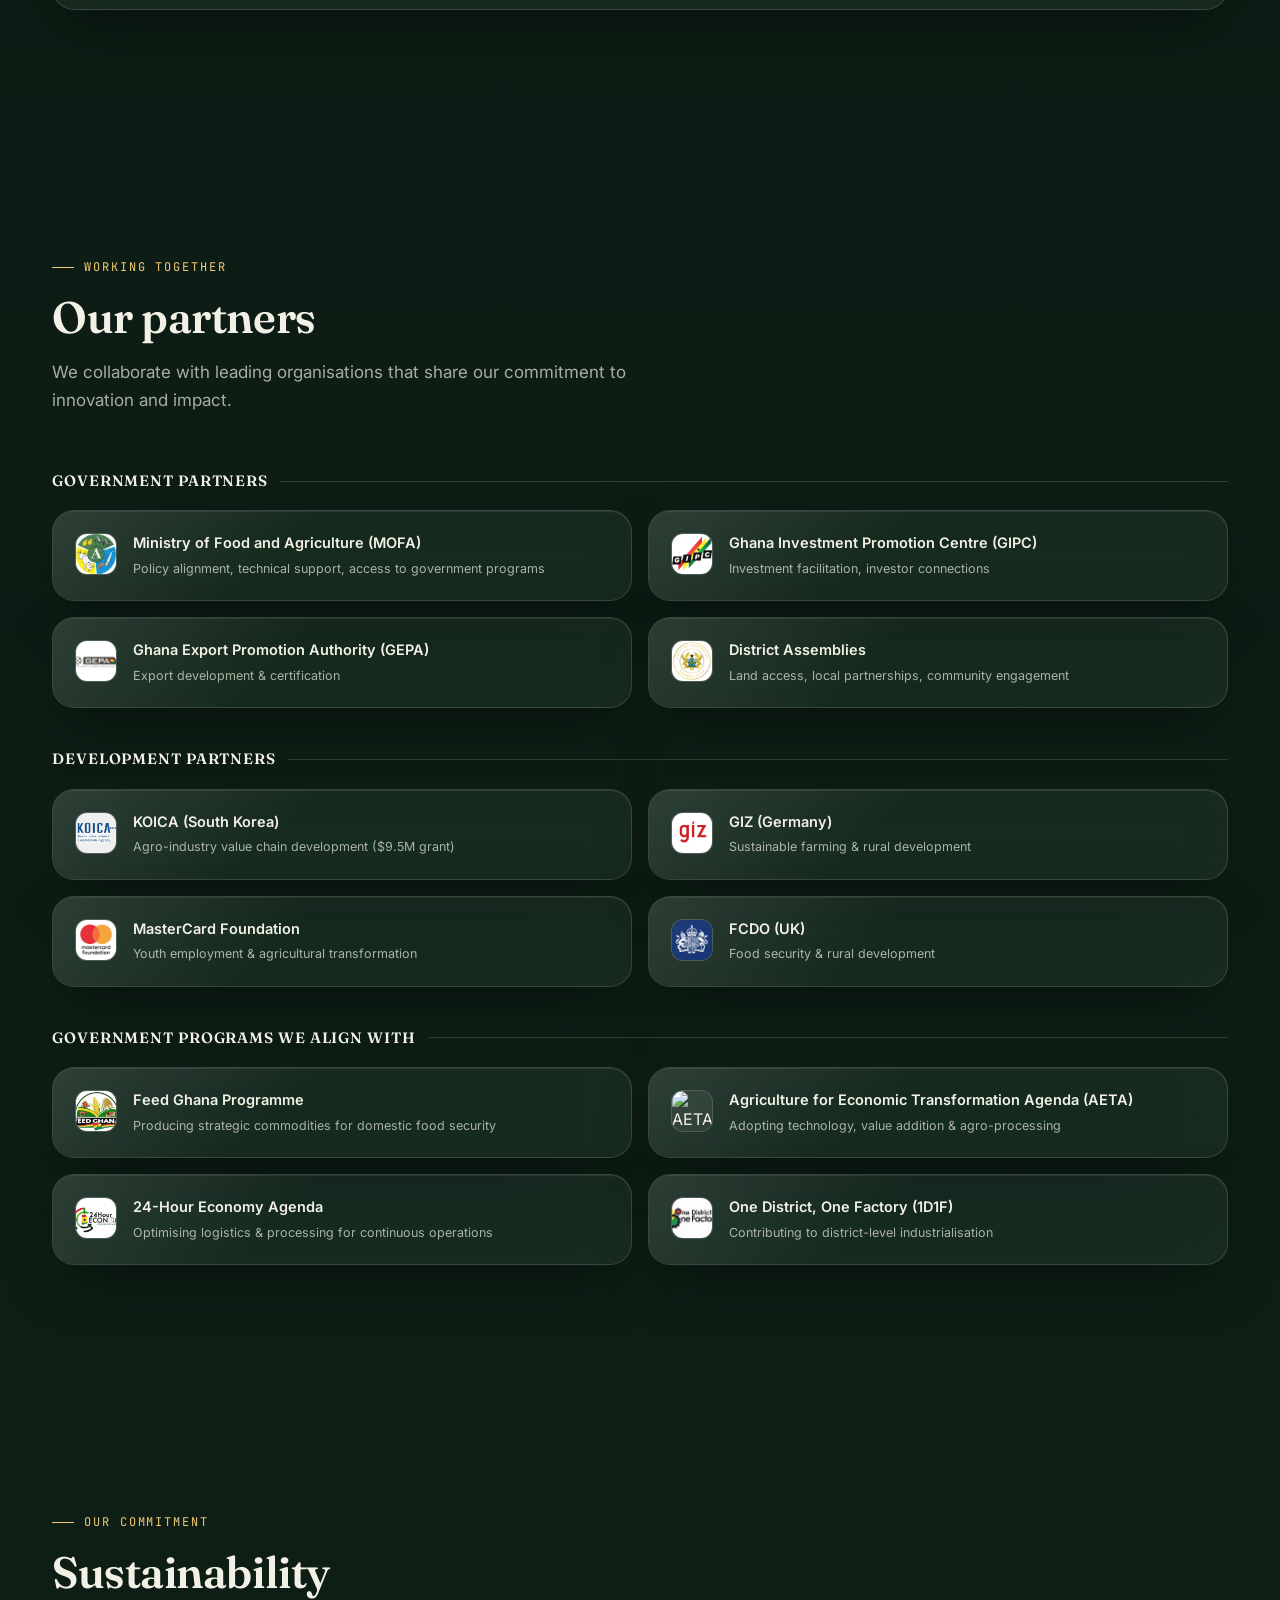
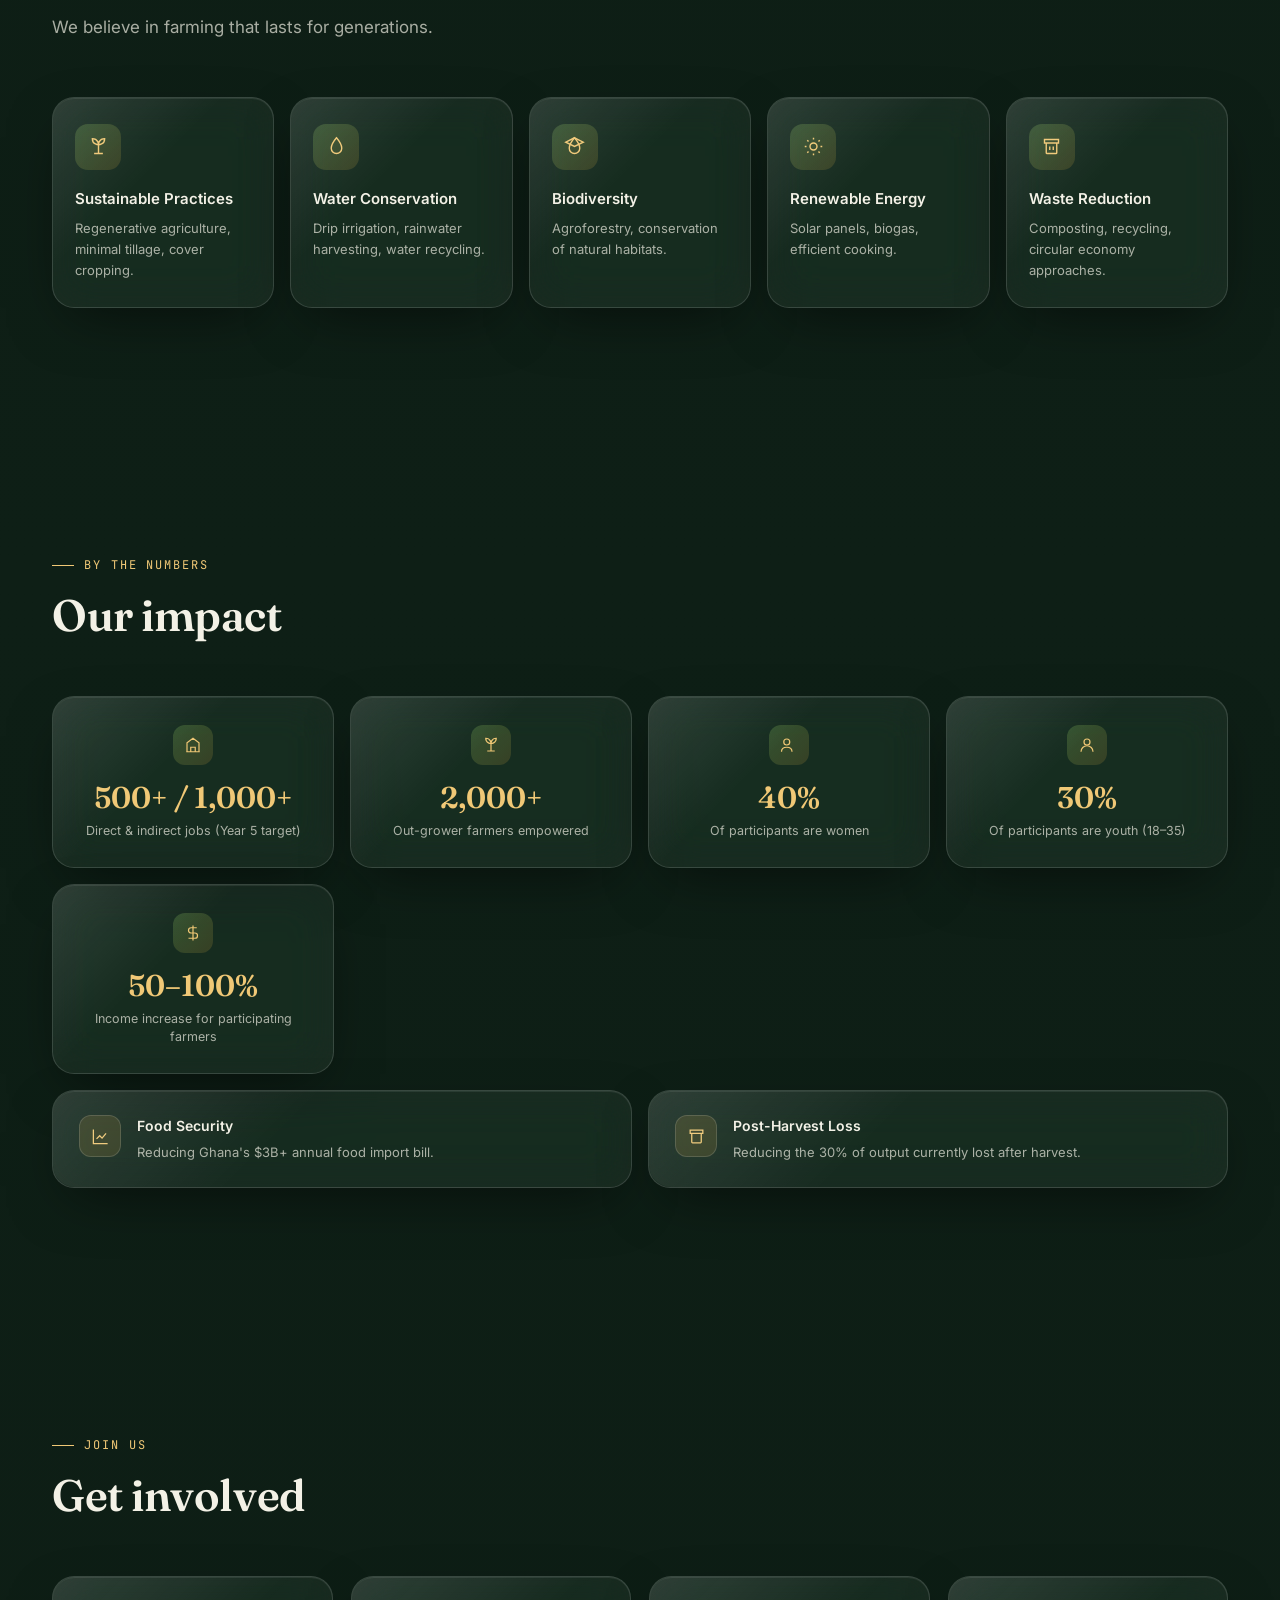
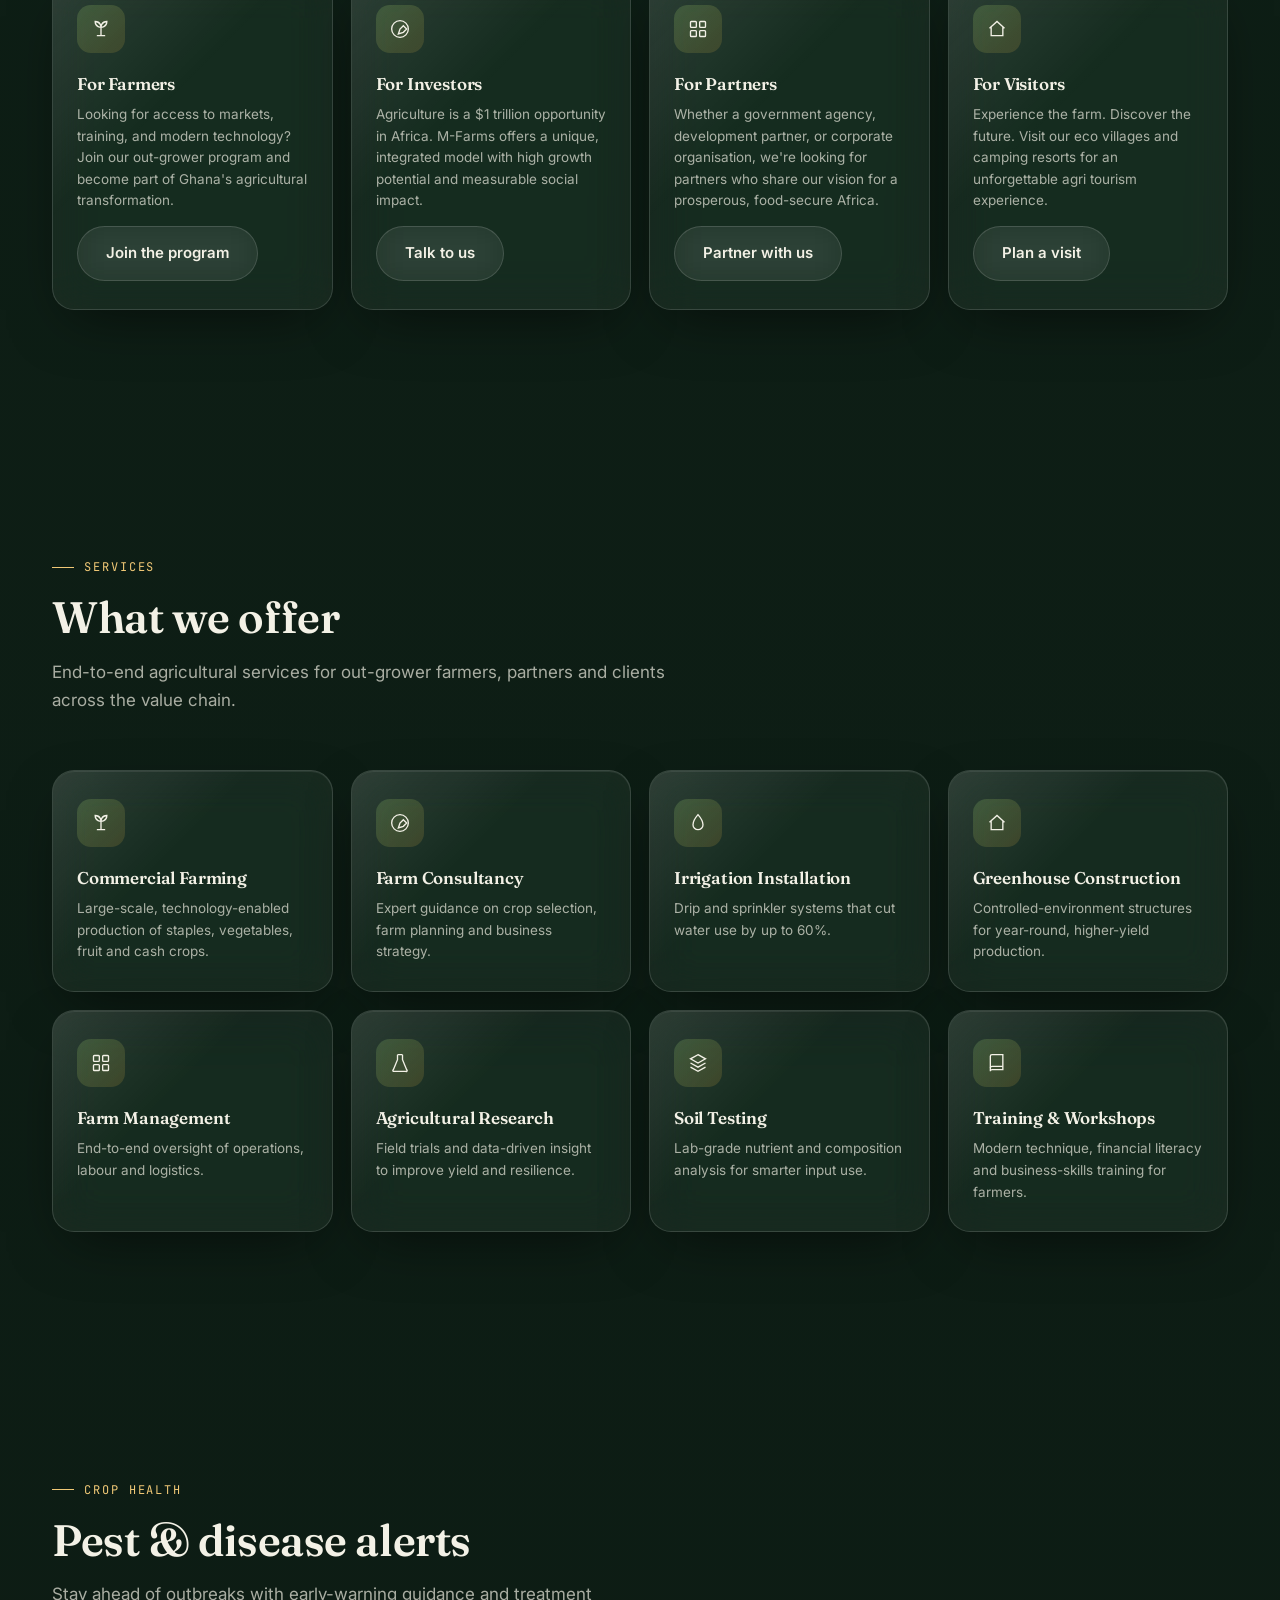
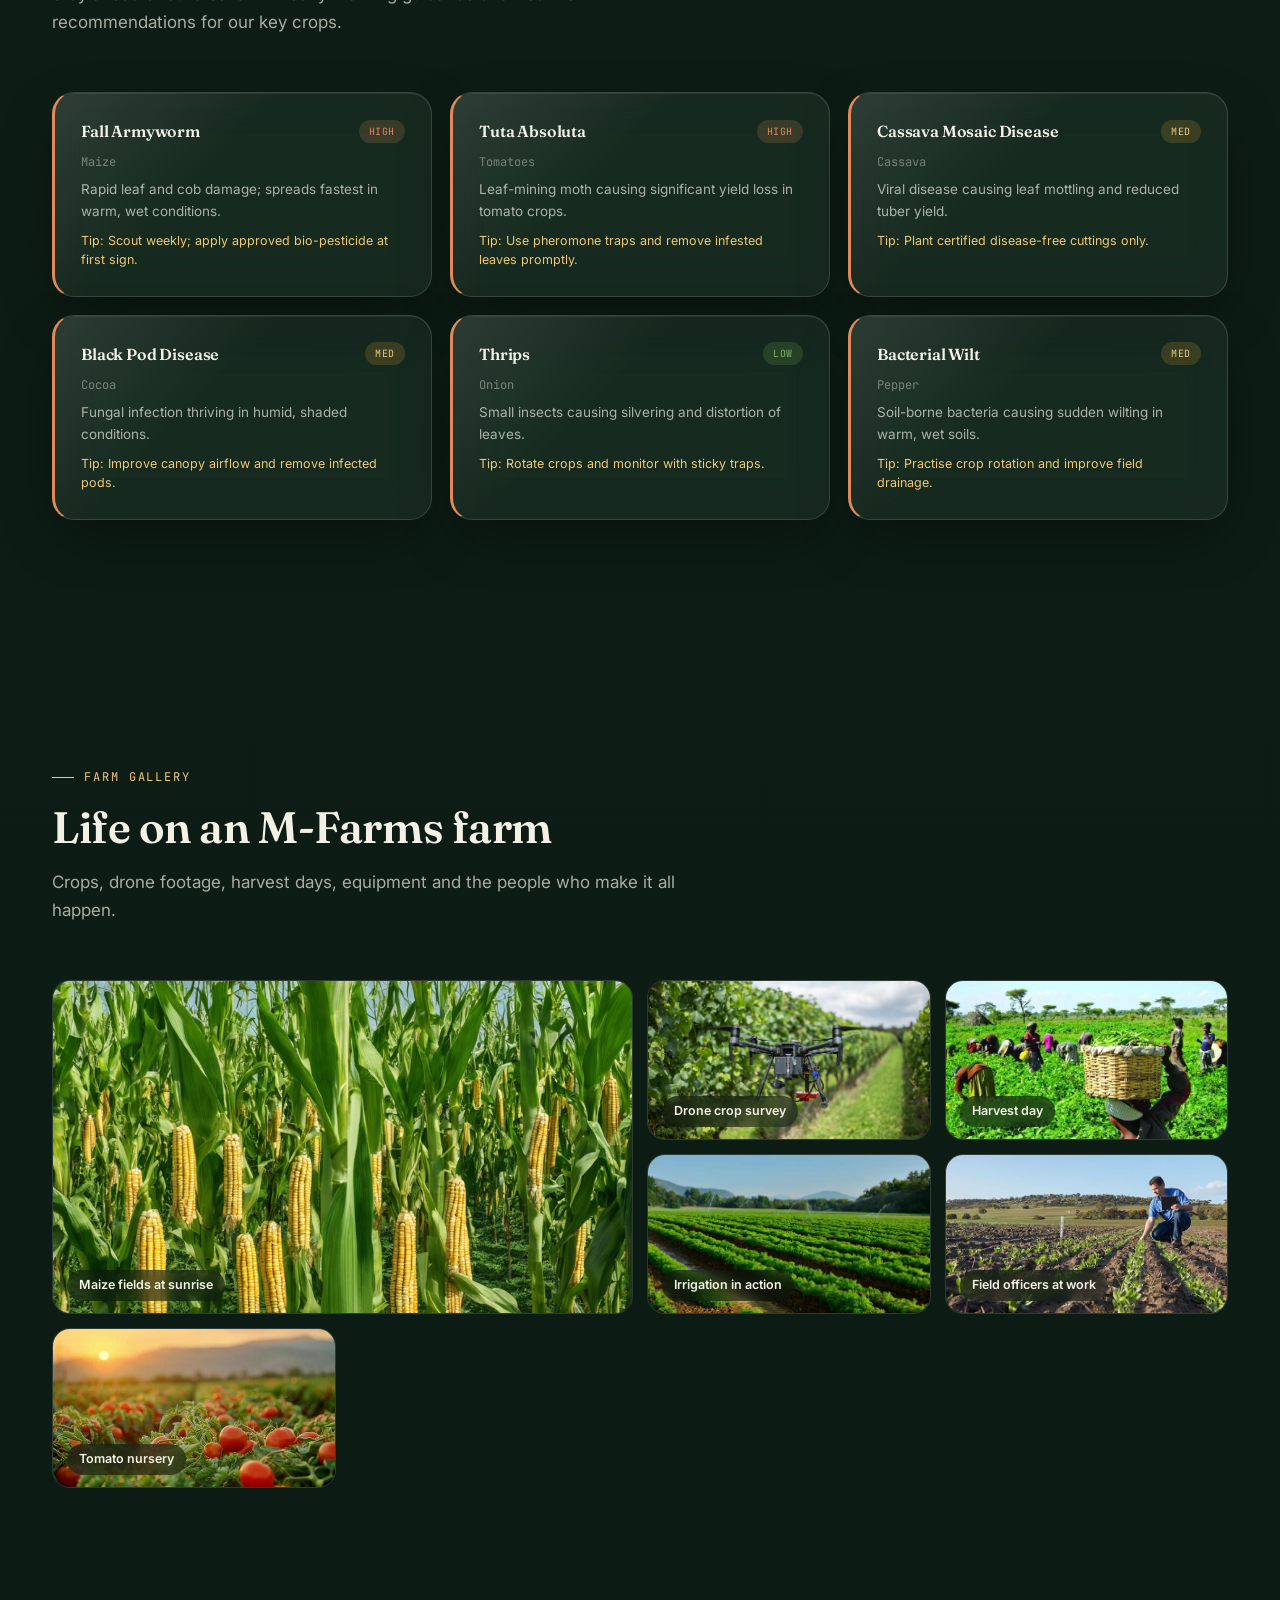
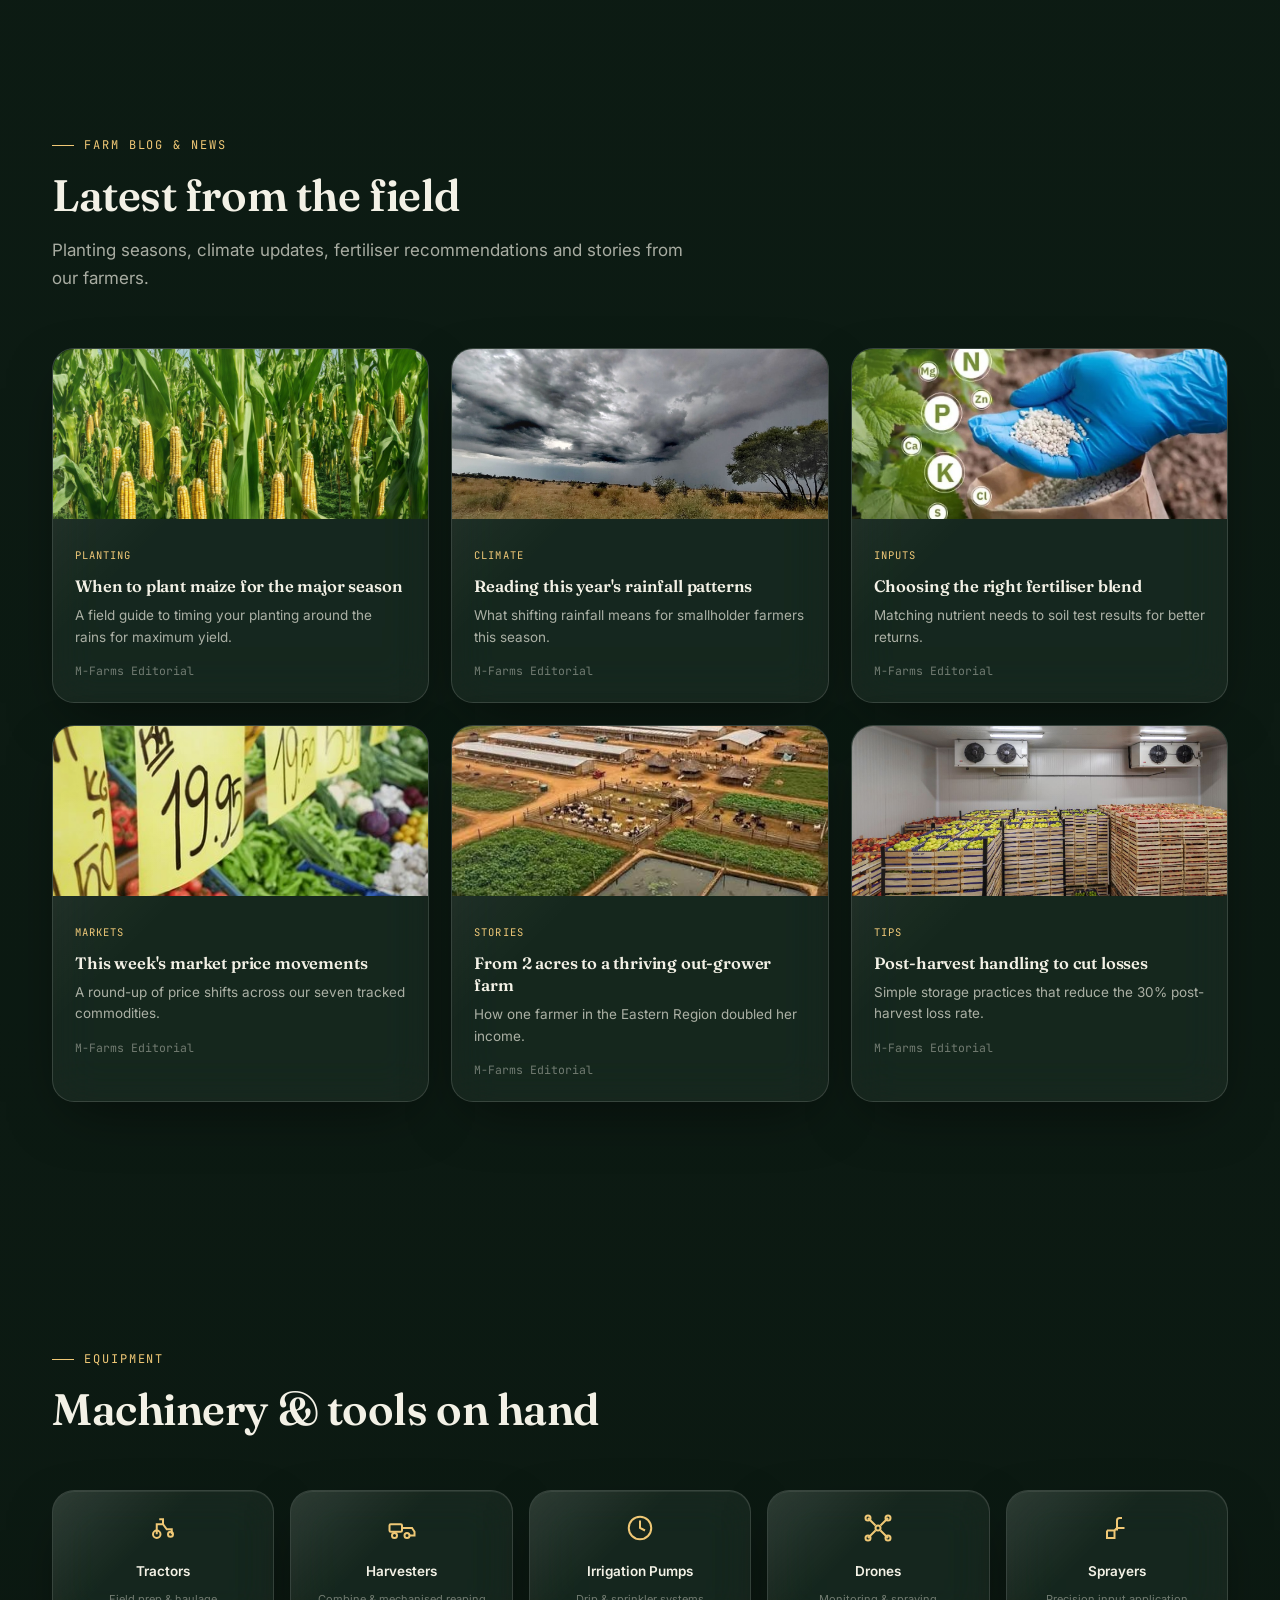
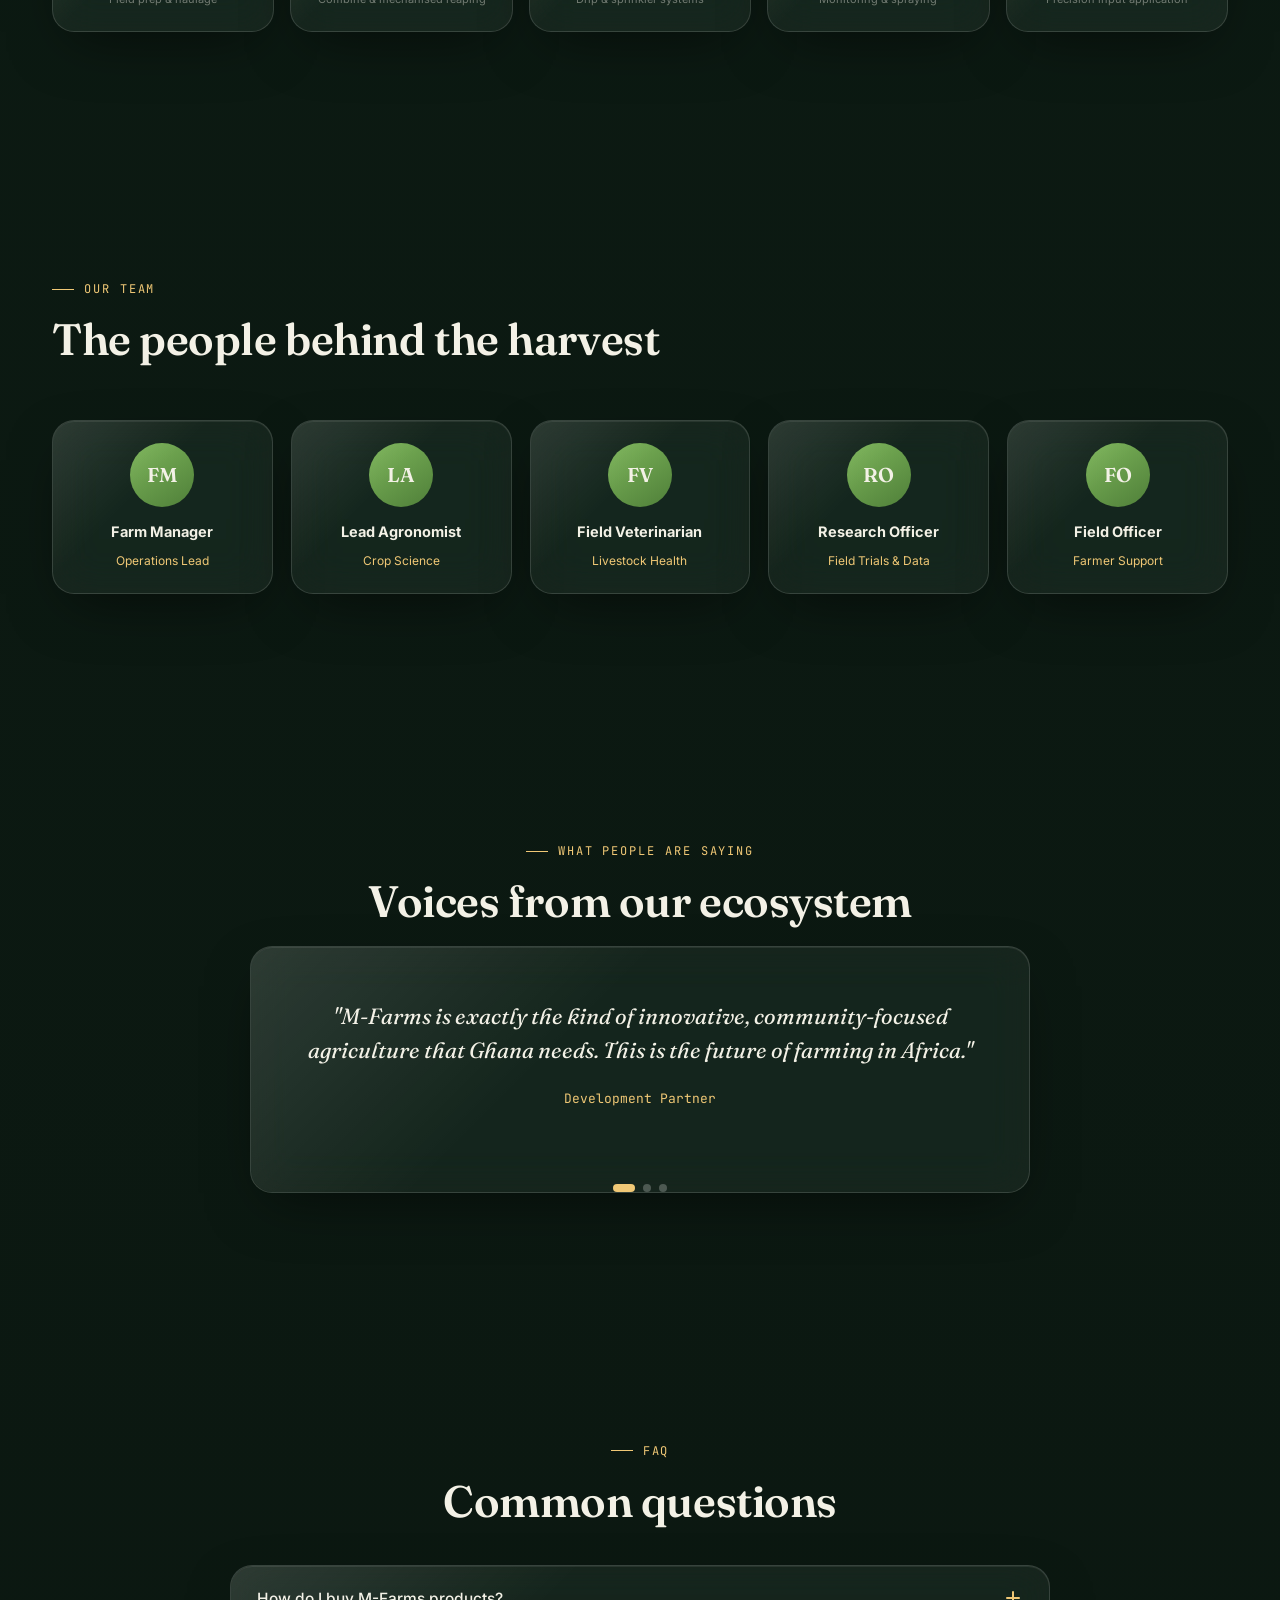
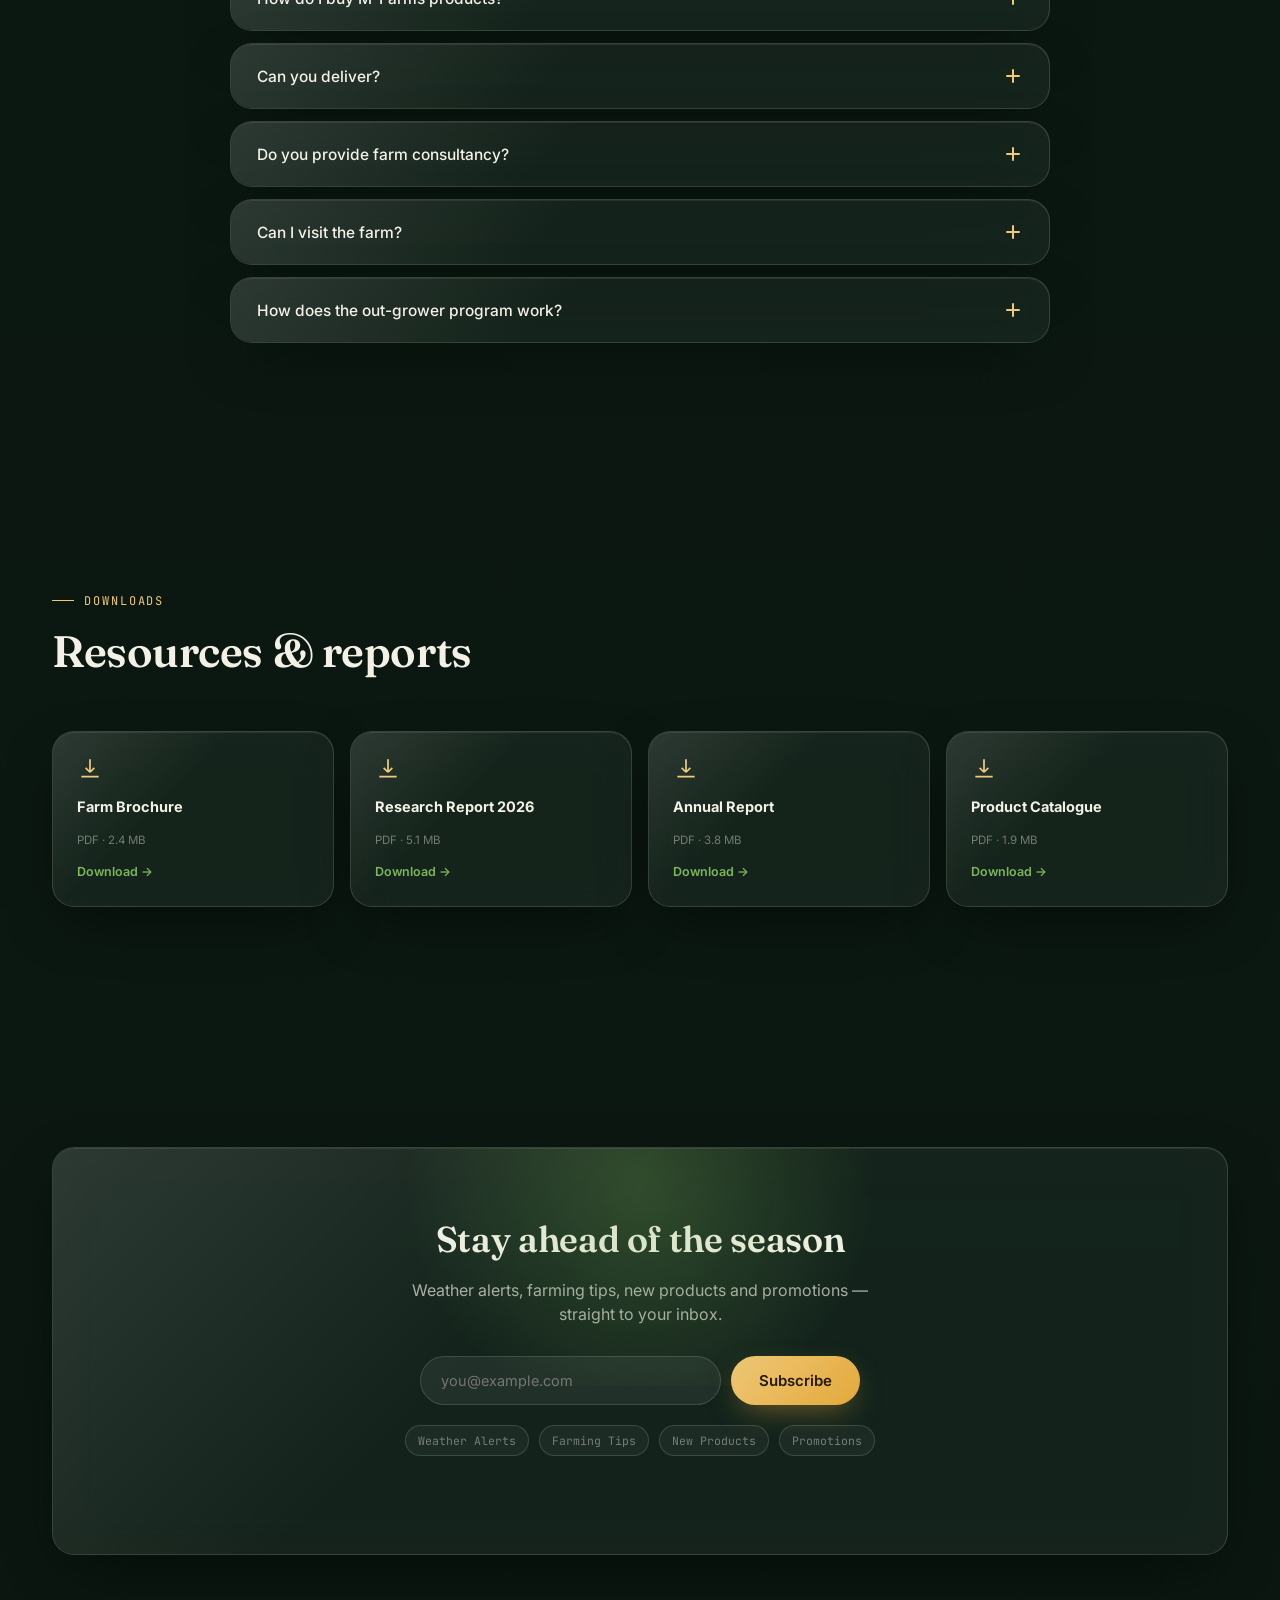
==== commit 1d0da22f: "adding logo images to partners in the website" ====
--- a/index.html
+++ b/index.html
@@ -948,19 +948,19 @@
       <div class="partner-group-head"><h4>Government Partners</h4><span class="line"></span></div>
       <div class="partner-grid">
         <div class="partner-card glass">
-          <span class="p-icon"><img src="img/logos/partners/mofa.png" alt="MOFA logo"></span>
+          <span class="p-icon"><img src="img/logos/partners/MOFA1.jpg" alt="MOFA logo"></span>
           <div><h5>Ministry of Food and Agriculture (MOFA)</h5><p>Policy alignment, technical support, access to government programs</p></div>
         </div>
         <div class="partner-card glass">
-          <span class="p-icon"><img src="img/logos/partners/gipc.png" alt="GIPC logo"></span>
+          <span class="p-icon"><img src="img/logos/partners/gipc.jpg" alt="GIPC logo"></span>
           <div><h5>Ghana Investment Promotion Centre (GIPC)</h5><p>Investment facilitation, investor connections</p></div>
         </div>
         <div class="partner-card glass">
-          <span class="p-icon"><img src="img/logos/partners/gepa.png" alt="GEPA logo"></span>
+          <span class="p-icon"><img src="img/logos/partners/gepa1.png" alt="GEPA logo"></span>
           <div><h5>Ghana Export Promotion Authority (GEPA)</h5><p>Export development &amp; certification</p></div>
         </div>
         <div class="partner-card glass">
-          <span class="p-icon"><img src="img/logos/partners/district-assemblies.png" alt="District Assemblies logo"></span>
+          <span class="p-icon"><img src="img/logos/partners/district-assemblies.jpg" alt="District Assemblies logo"></span>
           <div><h5>District Assemblies</h5><p>Land access, local partnerships, community engagement</p></div>
         </div>
       </div>
@@ -970,7 +970,7 @@
       <div class="partner-group-head"><h4>Development Partners</h4><span class="line"></span></div>
       <div class="partner-grid">
         <div class="partner-card glass">
-          <span class="p-icon"><img src="img/logos/partners/koica.png" alt="KOICA logo"></span>
+          <span class="p-icon"><img src="img/logos/partners/KOICA2.png" alt="KOICA logo"></span>
           <div><h5>KOICA (South Korea)</h5><p>Agro-industry value chain development ($9.5M grant)</p></div>
         </div>
         <div class="partner-card glass">
@@ -978,7 +978,7 @@
           <div><h5>GIZ (Germany)</h5><p>Sustainable farming &amp; rural development</p></div>
         </div>
         <div class="partner-card glass">
-          <span class="p-icon"><img src="img/logos/partners/mastercard-foundation.png" alt="MasterCard Foundation logo"></span>
+          <span class="p-icon"><img src="img/logos/partners/mastercard-foundation.jpg" alt="MasterCard Foundation logo"></span>
           <div><h5>MasterCard Foundation</h5><p>Youth employment &amp; agricultural transformation</p></div>
         </div>
         <div class="partner-card glass">
@@ -992,7 +992,7 @@
       <div class="partner-group-head"><h4>Government Programs We Align With</h4><span class="line"></span></div>
       <div class="partner-grid">
         <div class="partner-card glass">
-          <span class="p-icon"><img src="img/logos/partners/feed-ghana.png" alt="Feed Ghana Programme logo"></span>
+          <span class="p-icon"><img src="img/logos/partners/feed-ghana.jpg" alt="Feed Ghana Programme logo"></span>
           <div><h5>Feed Ghana Programme</h5><p>Producing strategic commodities for domestic food security</p></div>
         </div>
         <div class="partner-card glass">
@@ -1000,11 +1000,11 @@
           <div><h5>Agriculture for Economic Transformation Agenda (AETA)</h5><p>Adopting technology, value addition &amp; agro-processing</p></div>
         </div>
         <div class="partner-card glass">
-          <span class="p-icon"><img src="img/logos/partners/24hr-economy.png" alt="24-Hour Economy Agenda logo"></span>
+          <span class="p-icon"><img src="img/logos/partners/24-hour-economy2.jpg" alt="24-Hour Economy Agenda logo"></span>
           <div><h5>24-Hour Economy Agenda</h5><p>Optimising logistics &amp; processing for continuous operations</p></div>
         </div>
         <div class="partner-card glass">
-          <span class="p-icon"><img src="img/logos/partners/1d1f.png" alt="One District One Factory logo"></span>
+          <span class="p-icon"><img src="img/logos/partners/1d1f.jpg" alt="One District One Factory logo"></span>
           <div><h5>One District, One Factory (1D1F)</h5><p>Contributing to district-level industrialisation</p></div>
         </div>
       </div>
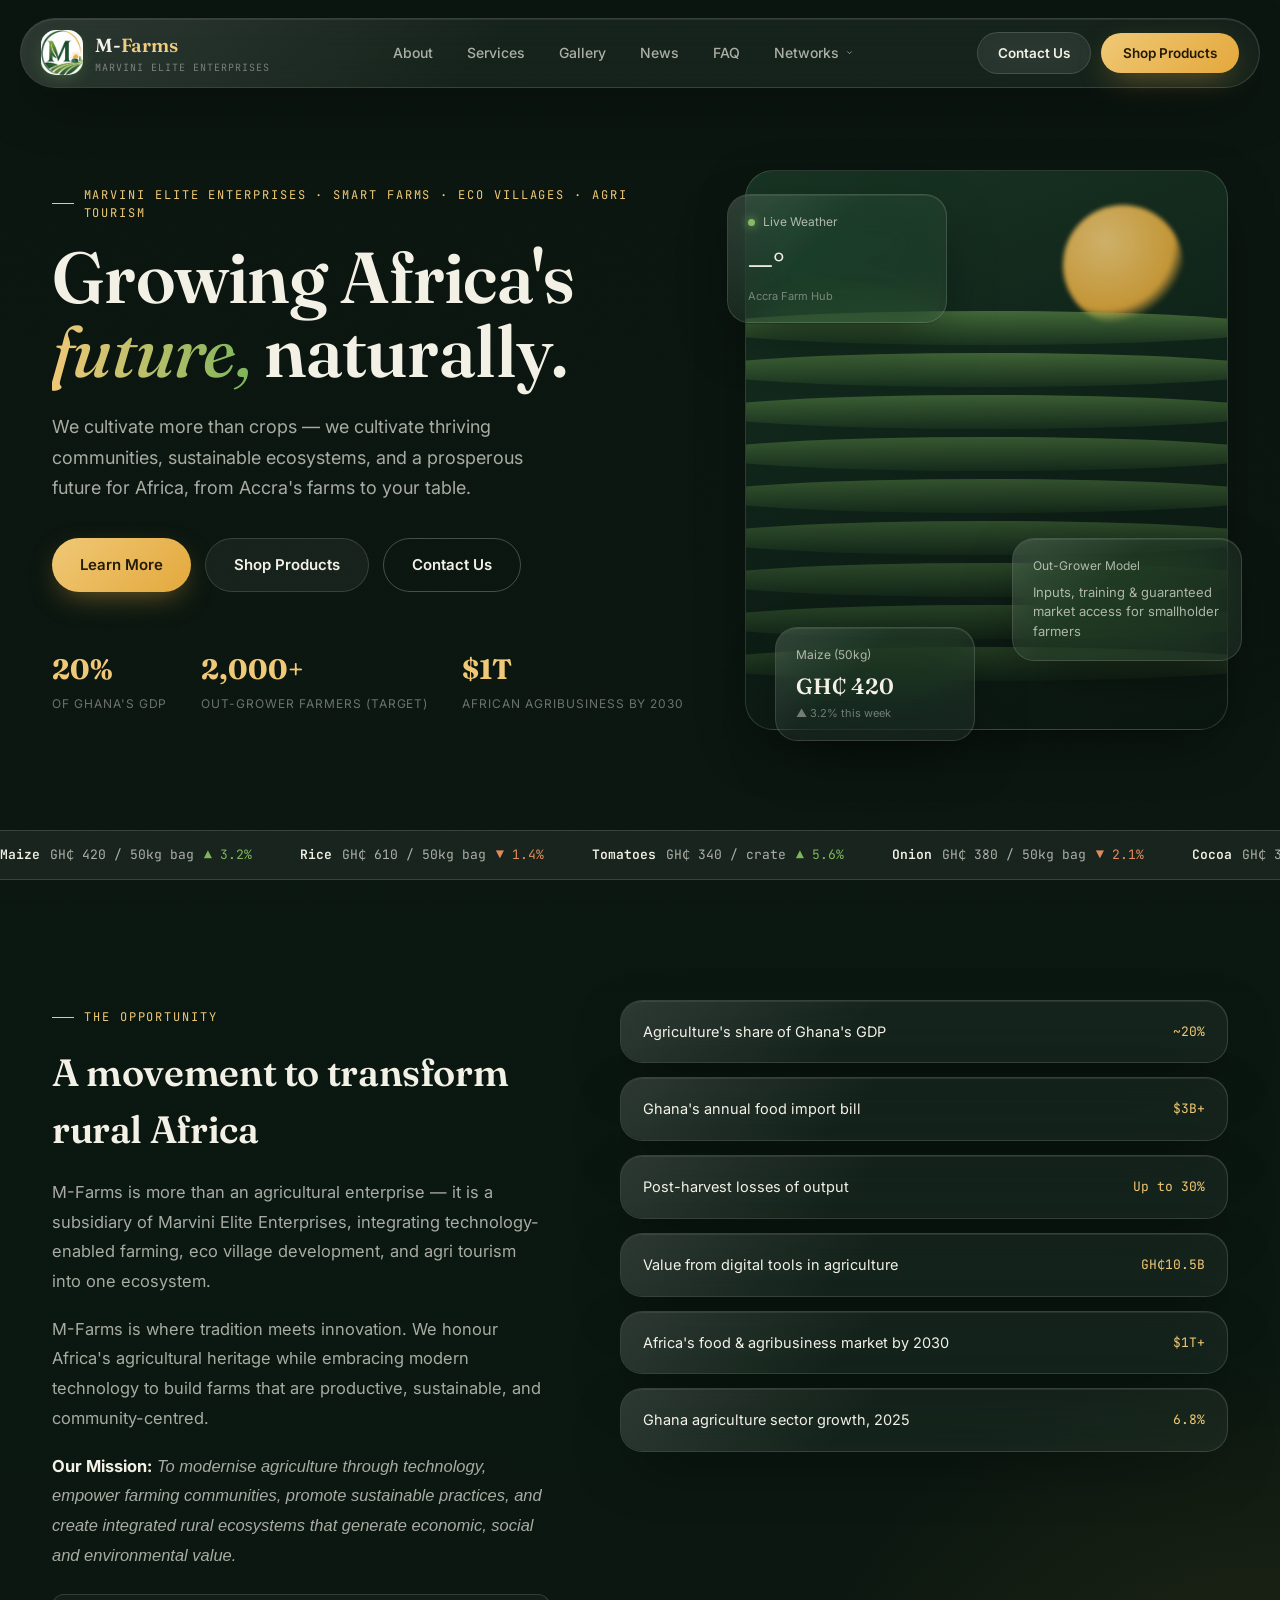
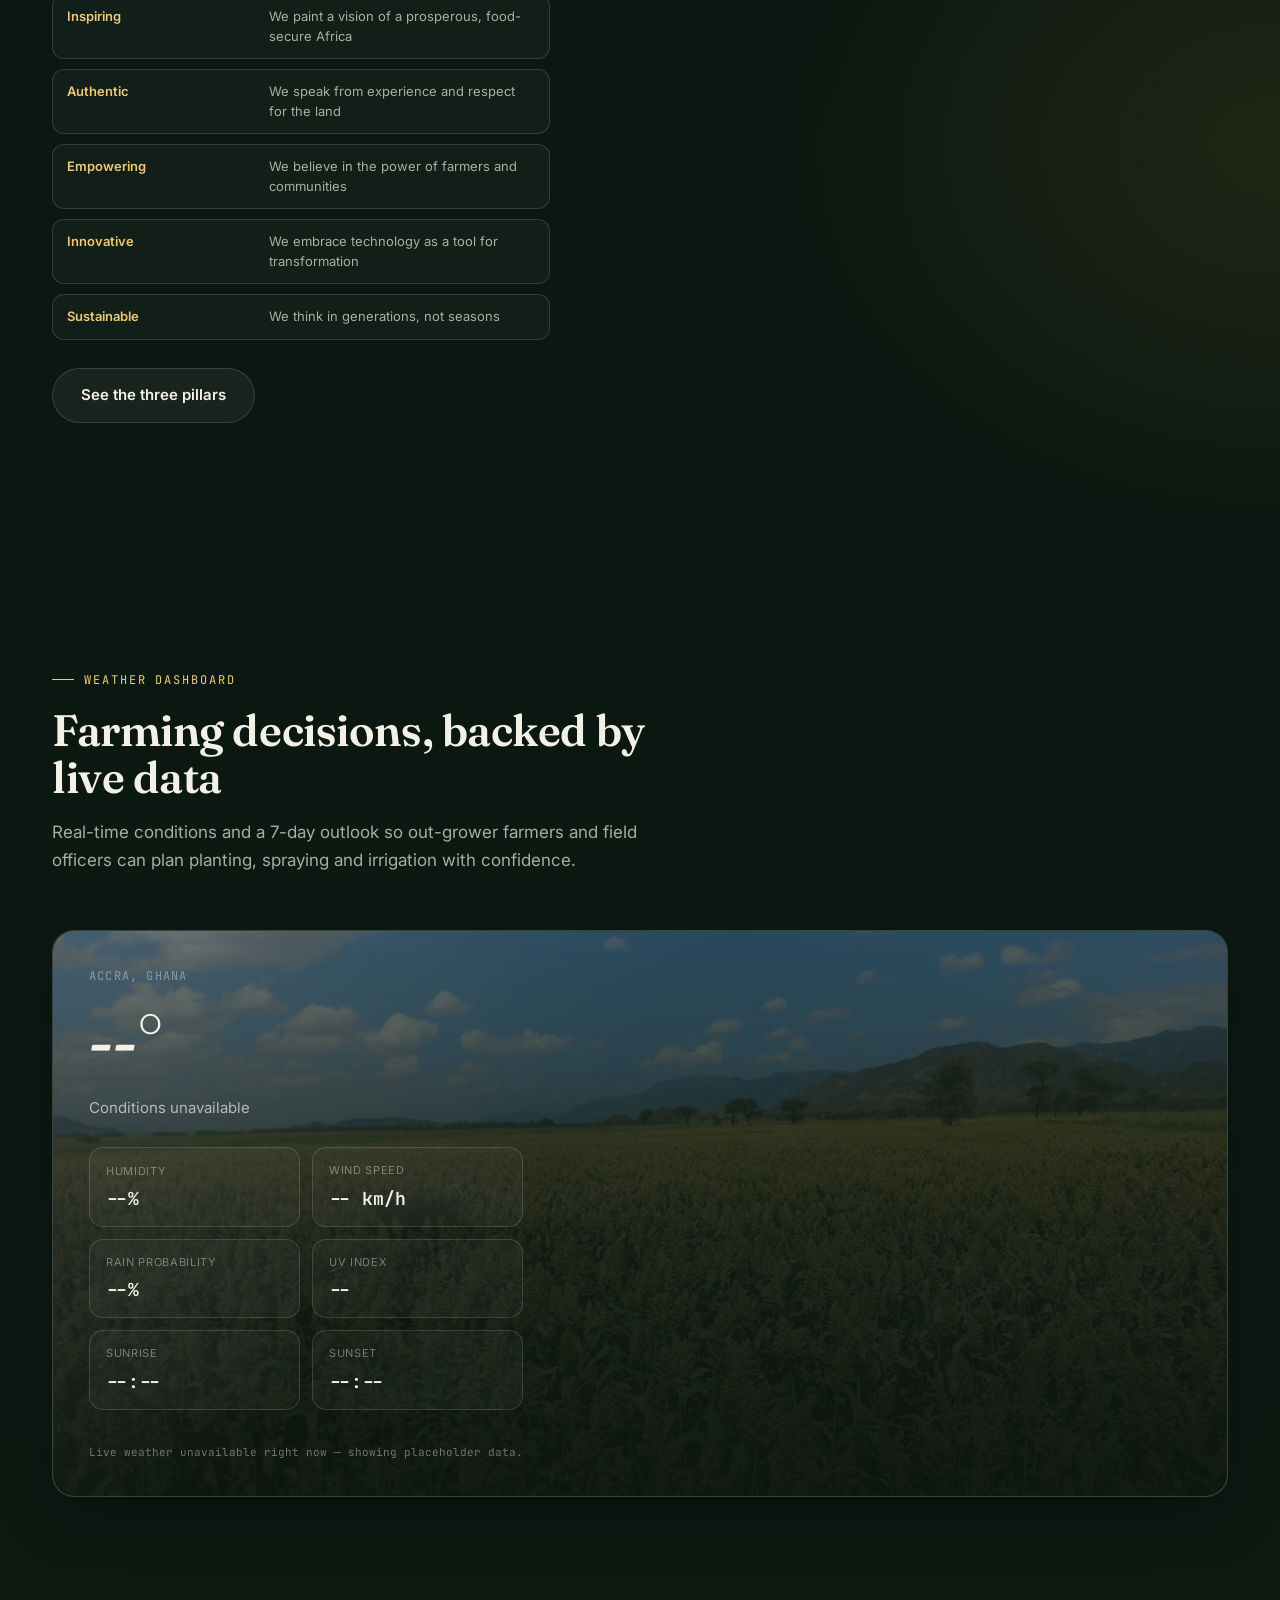
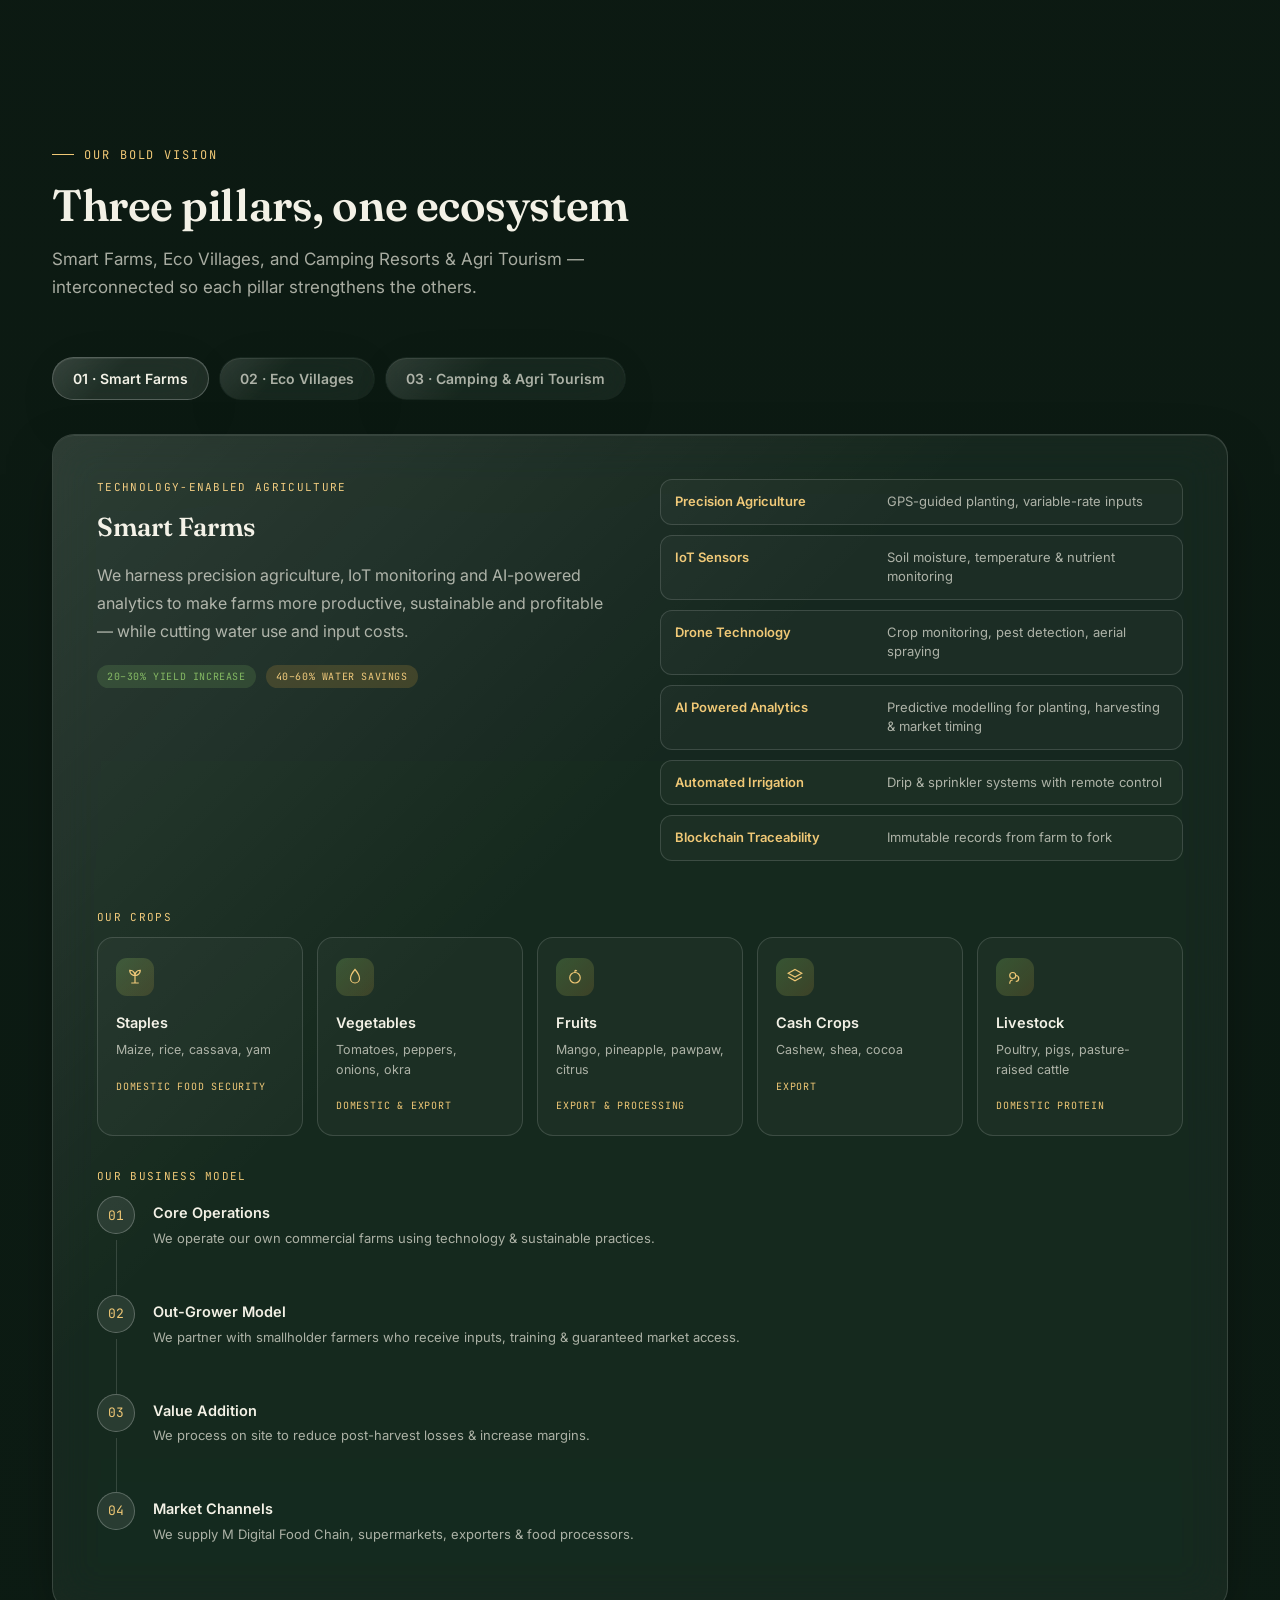
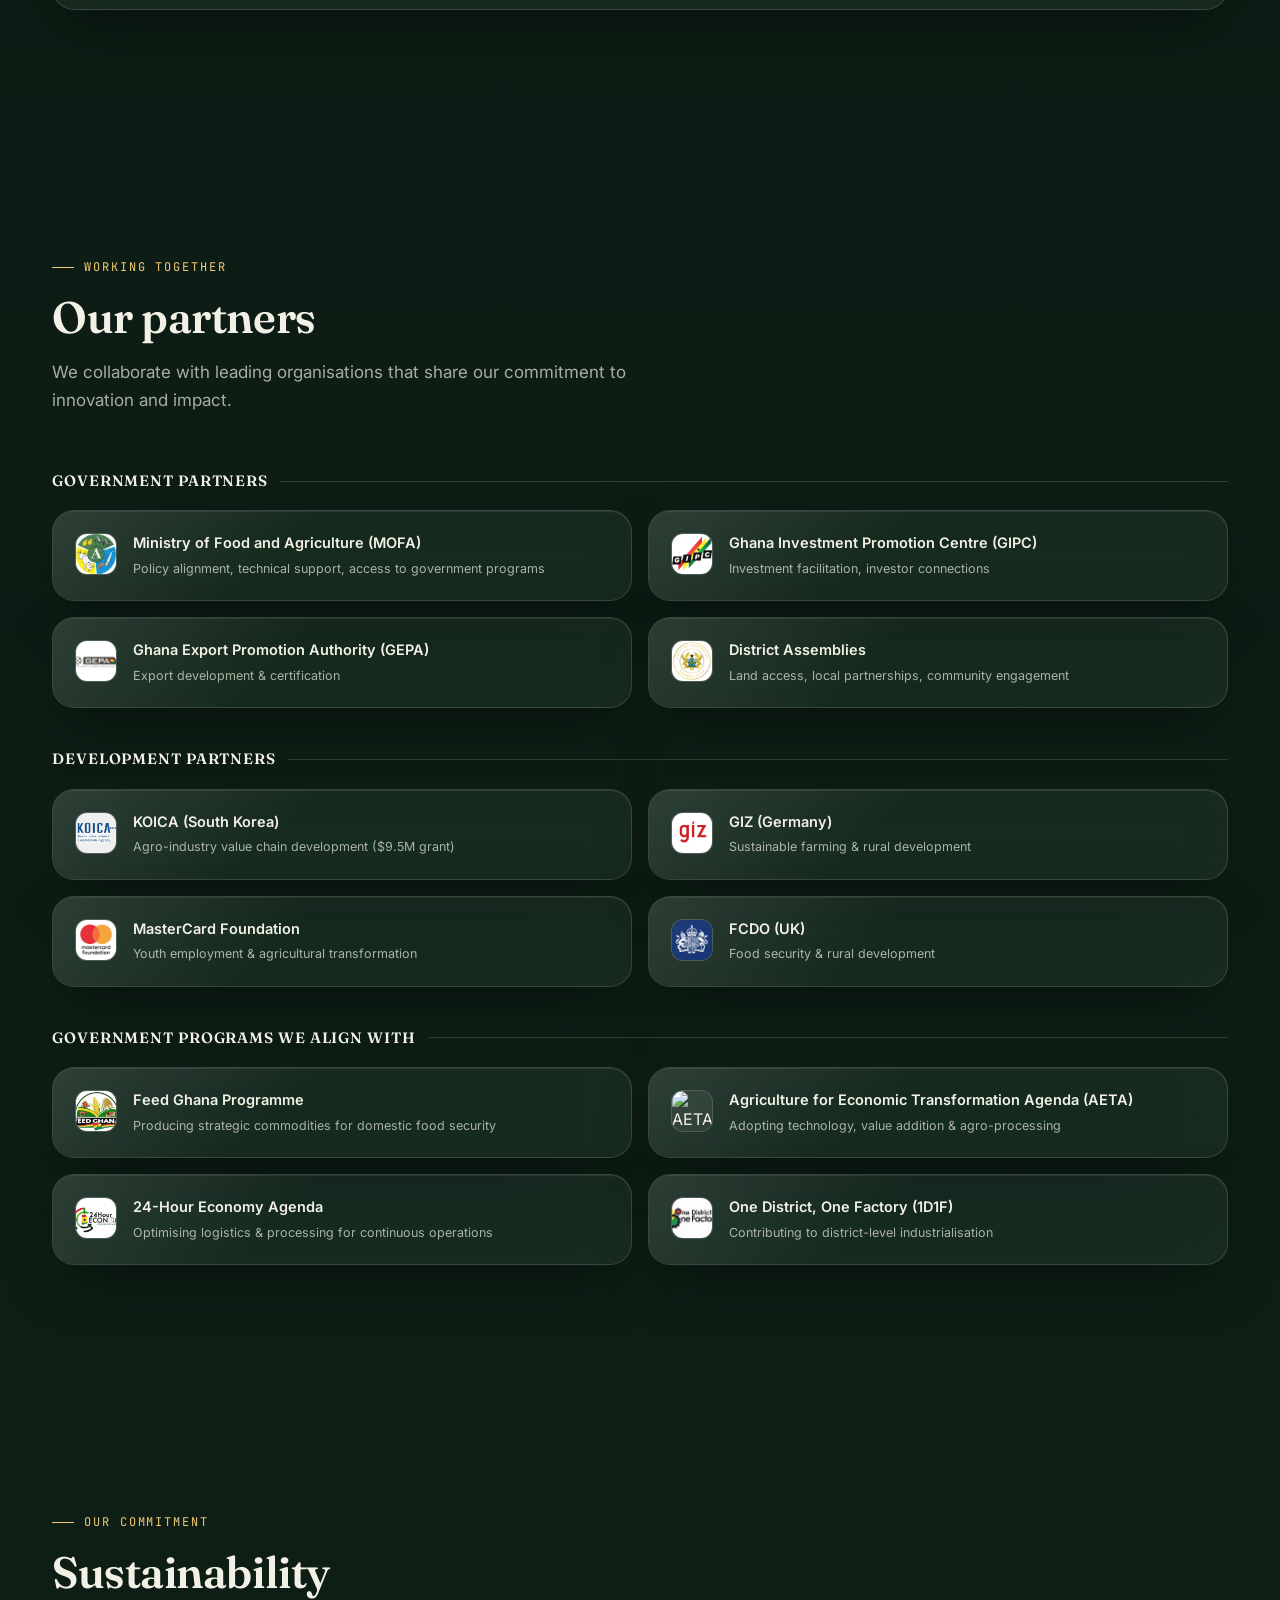
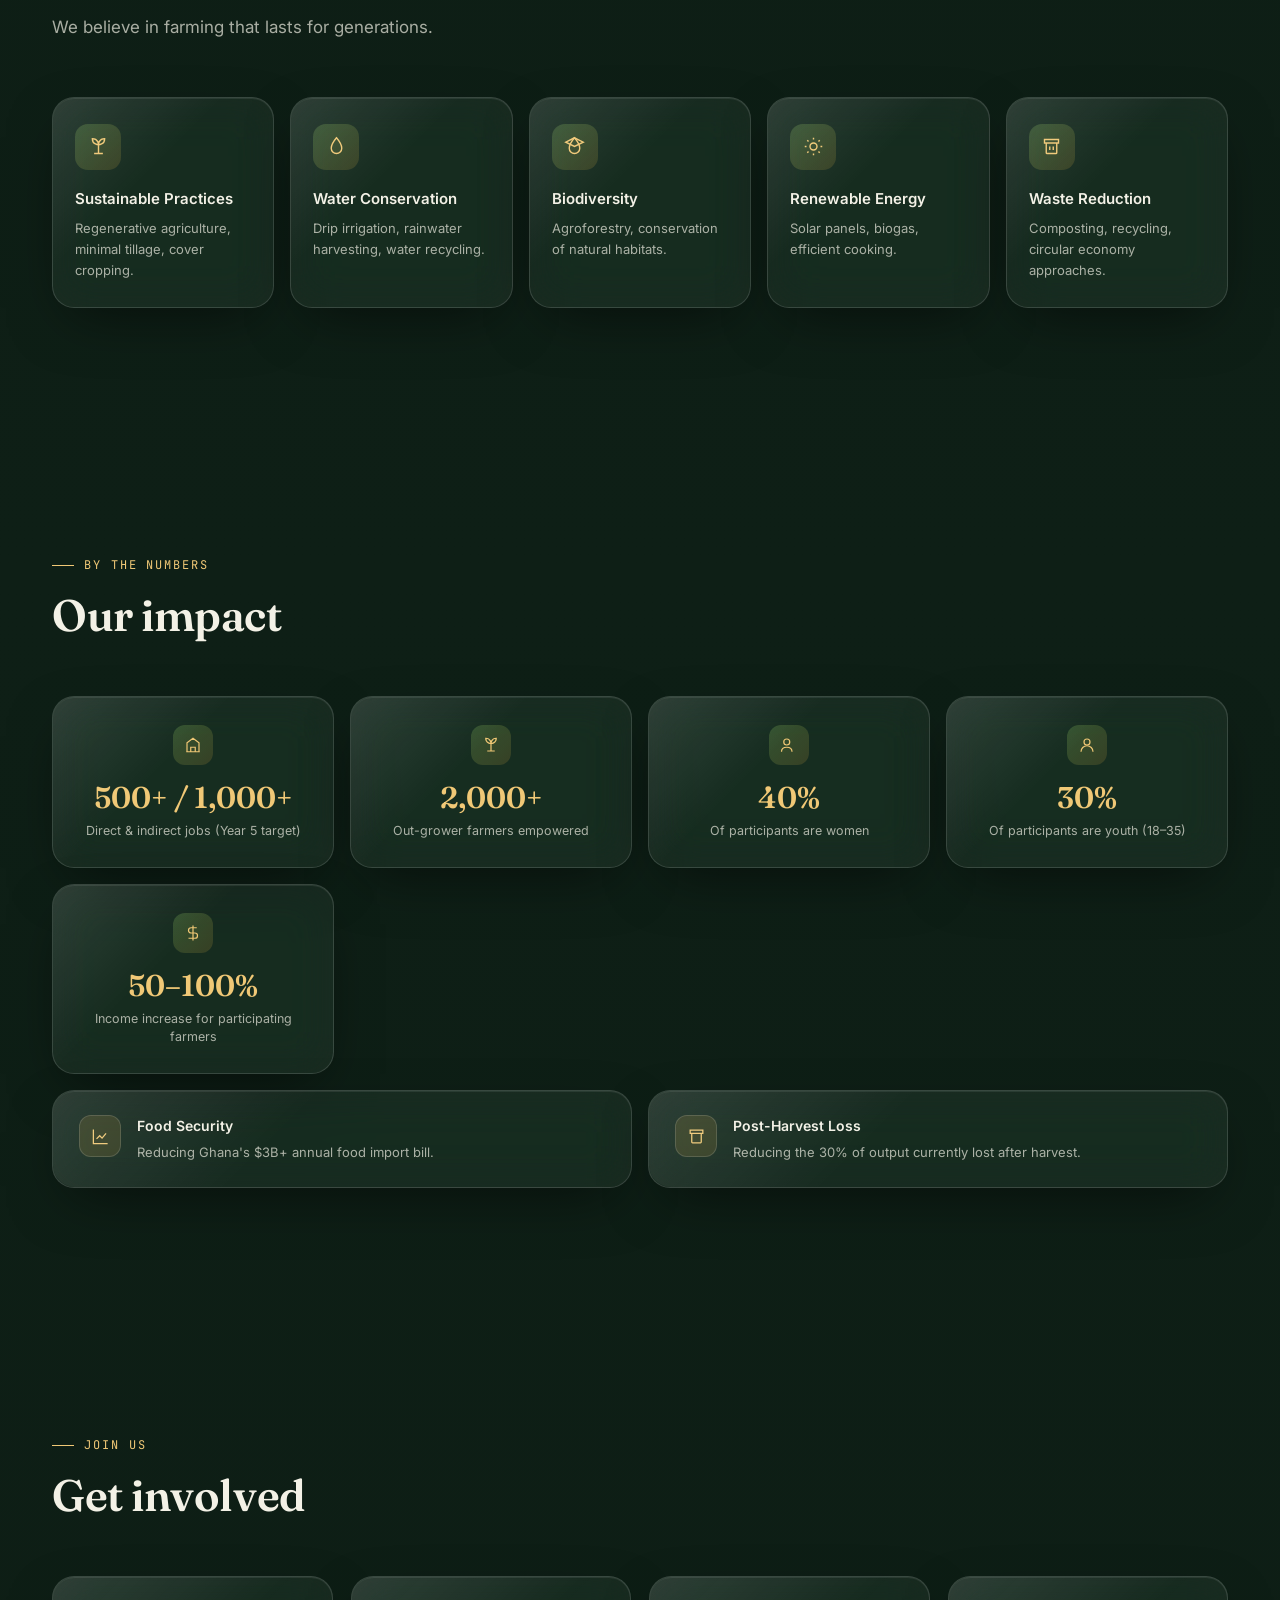
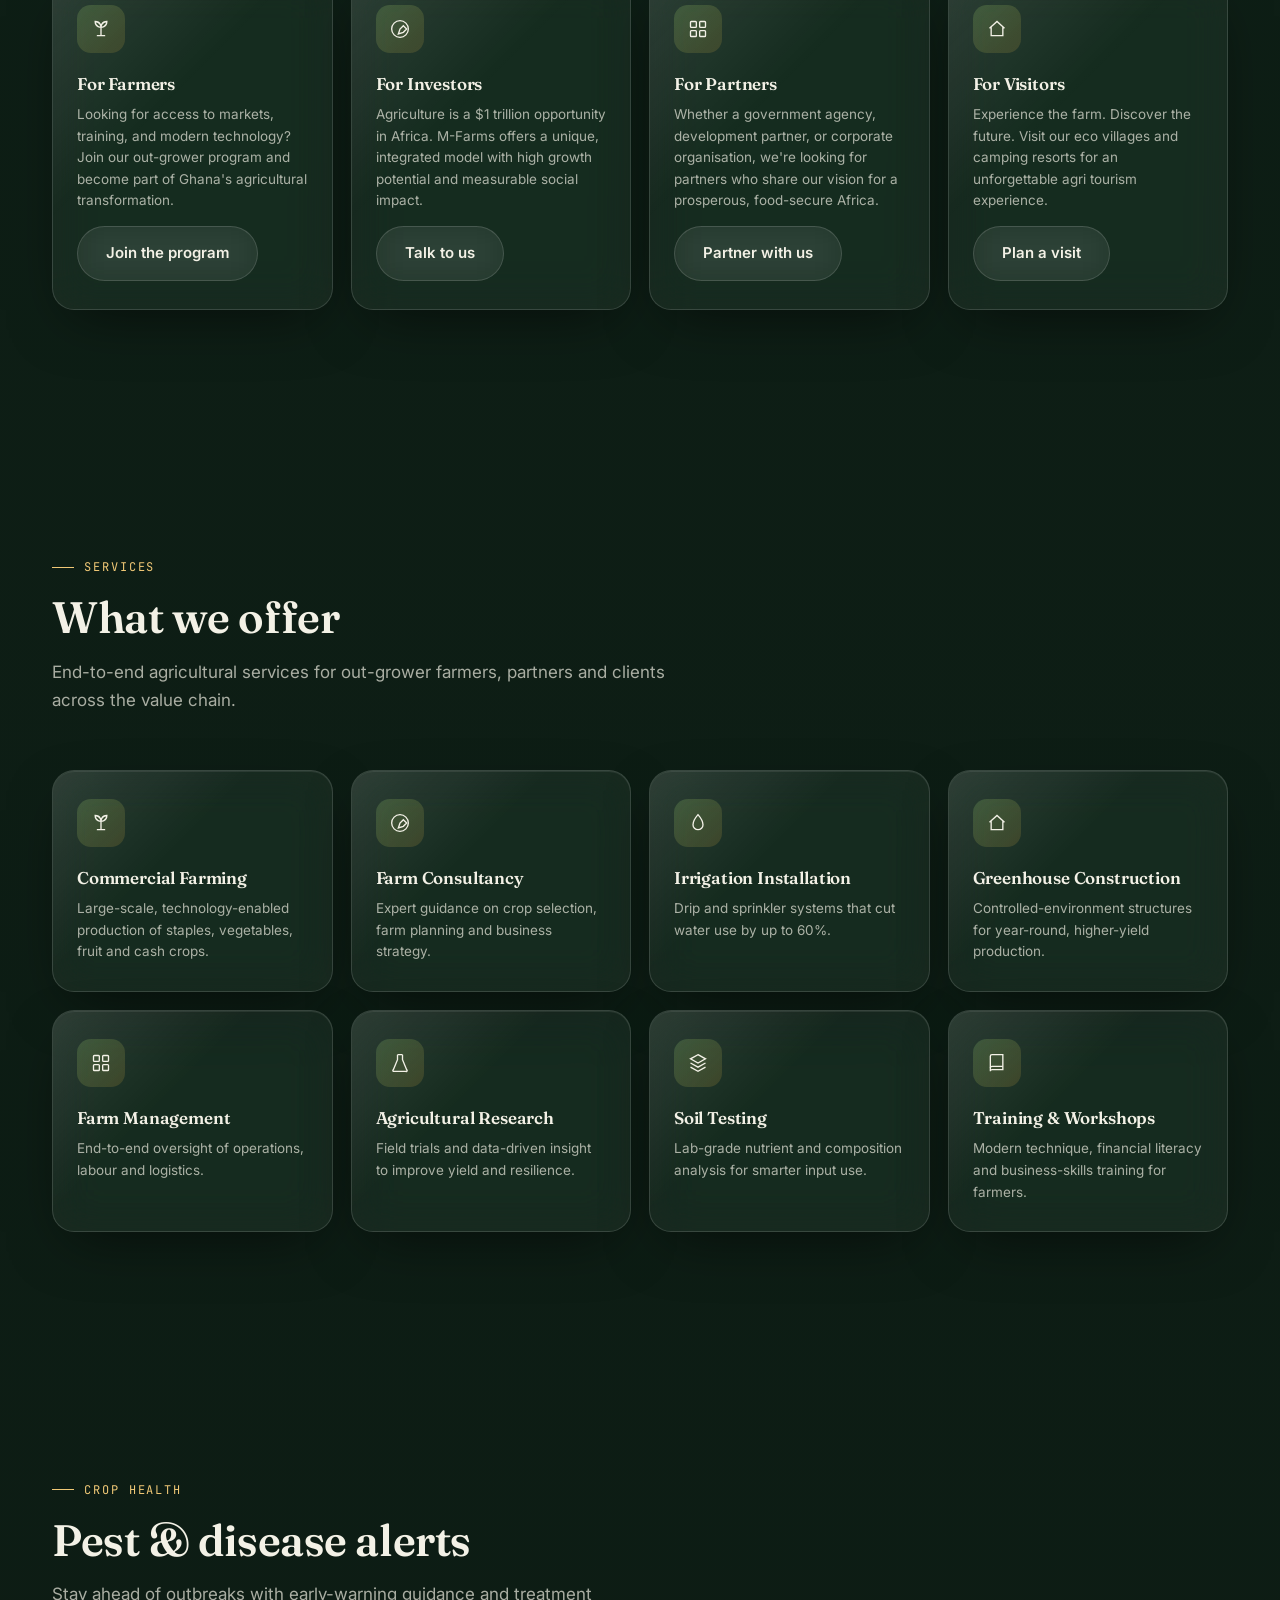
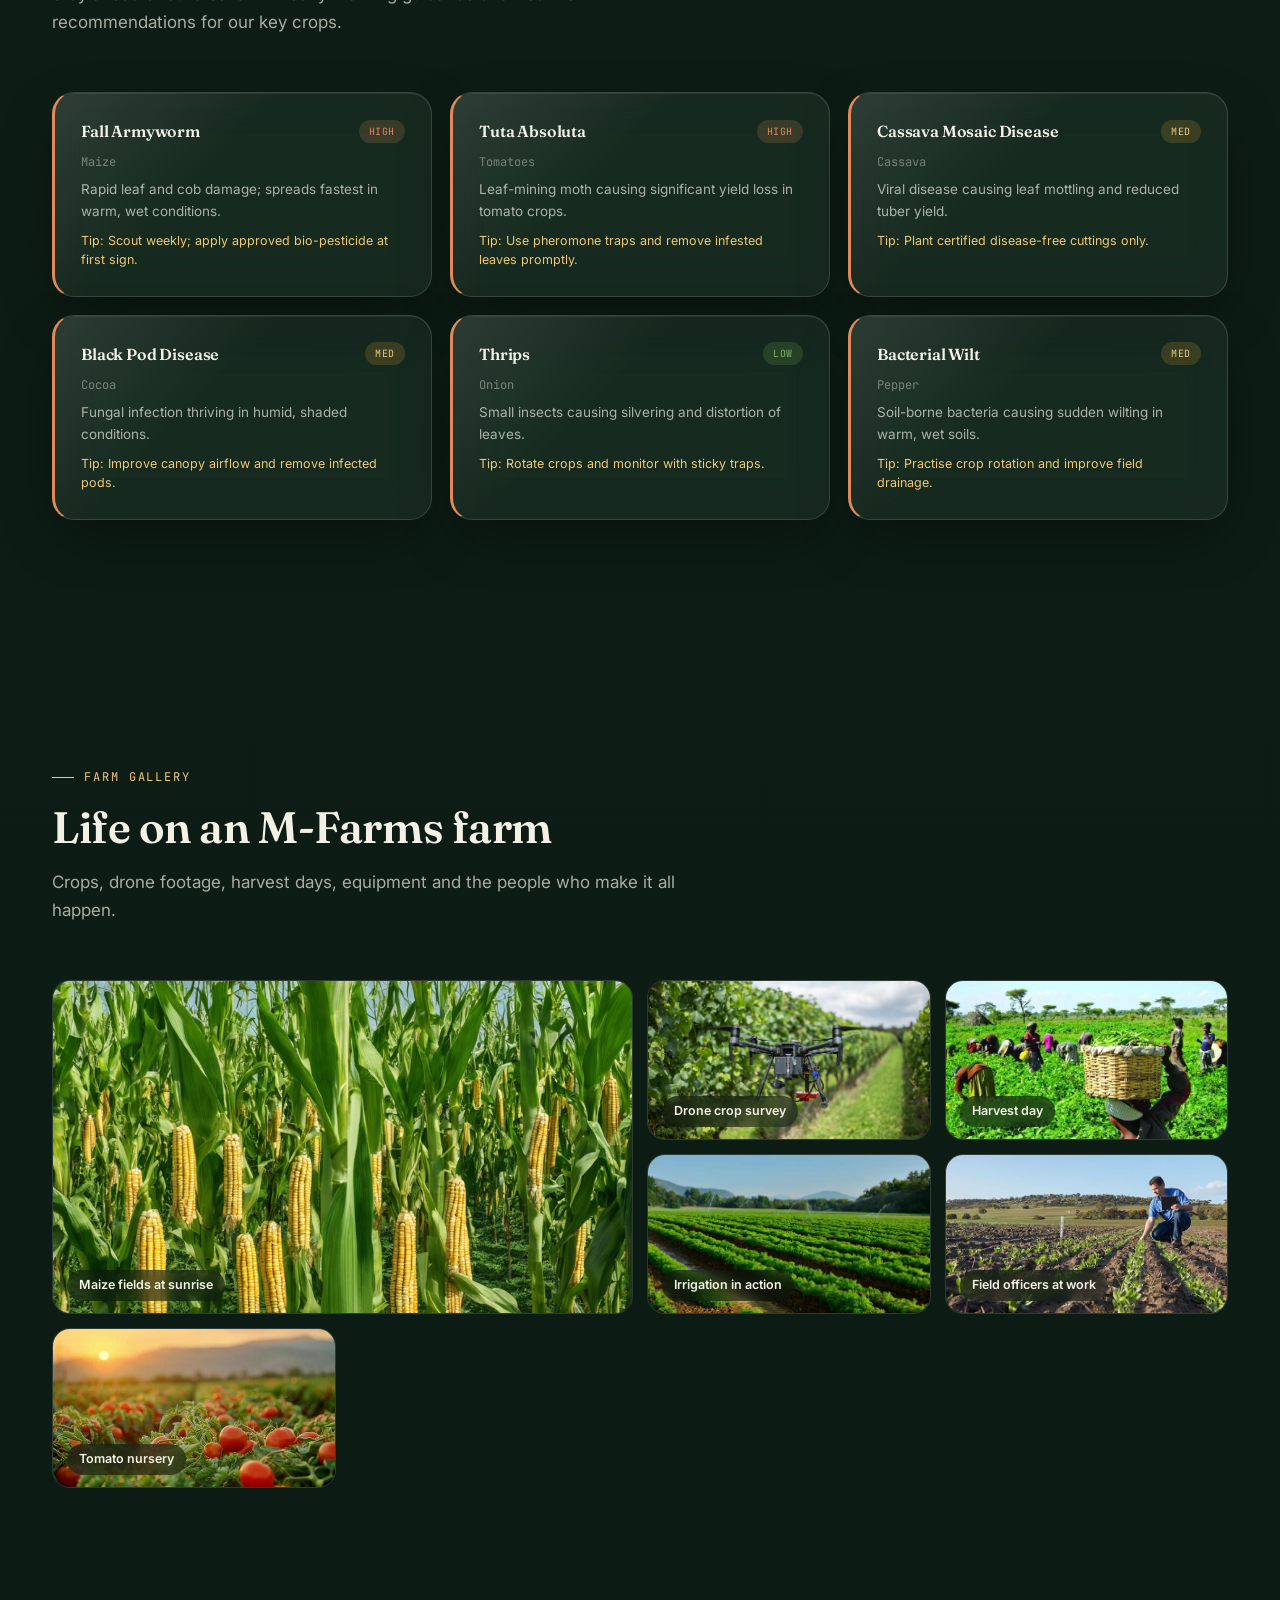
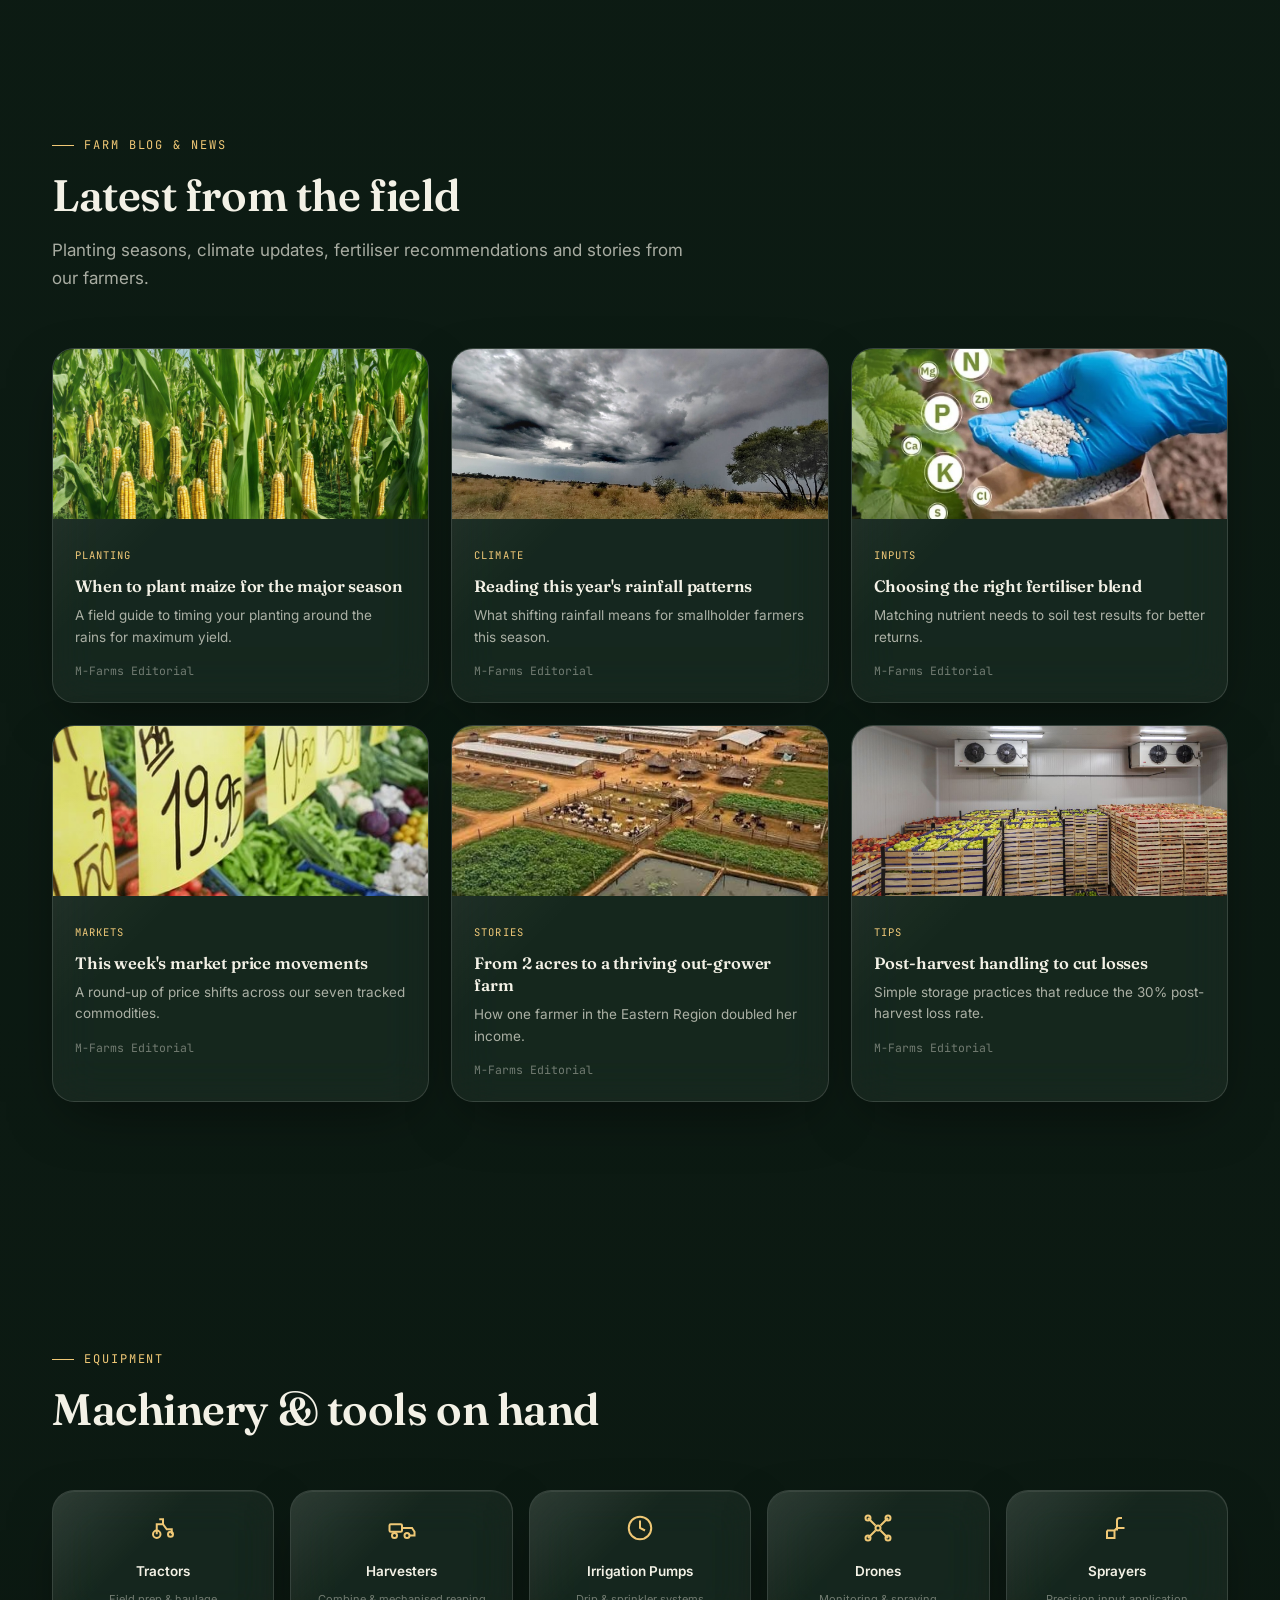
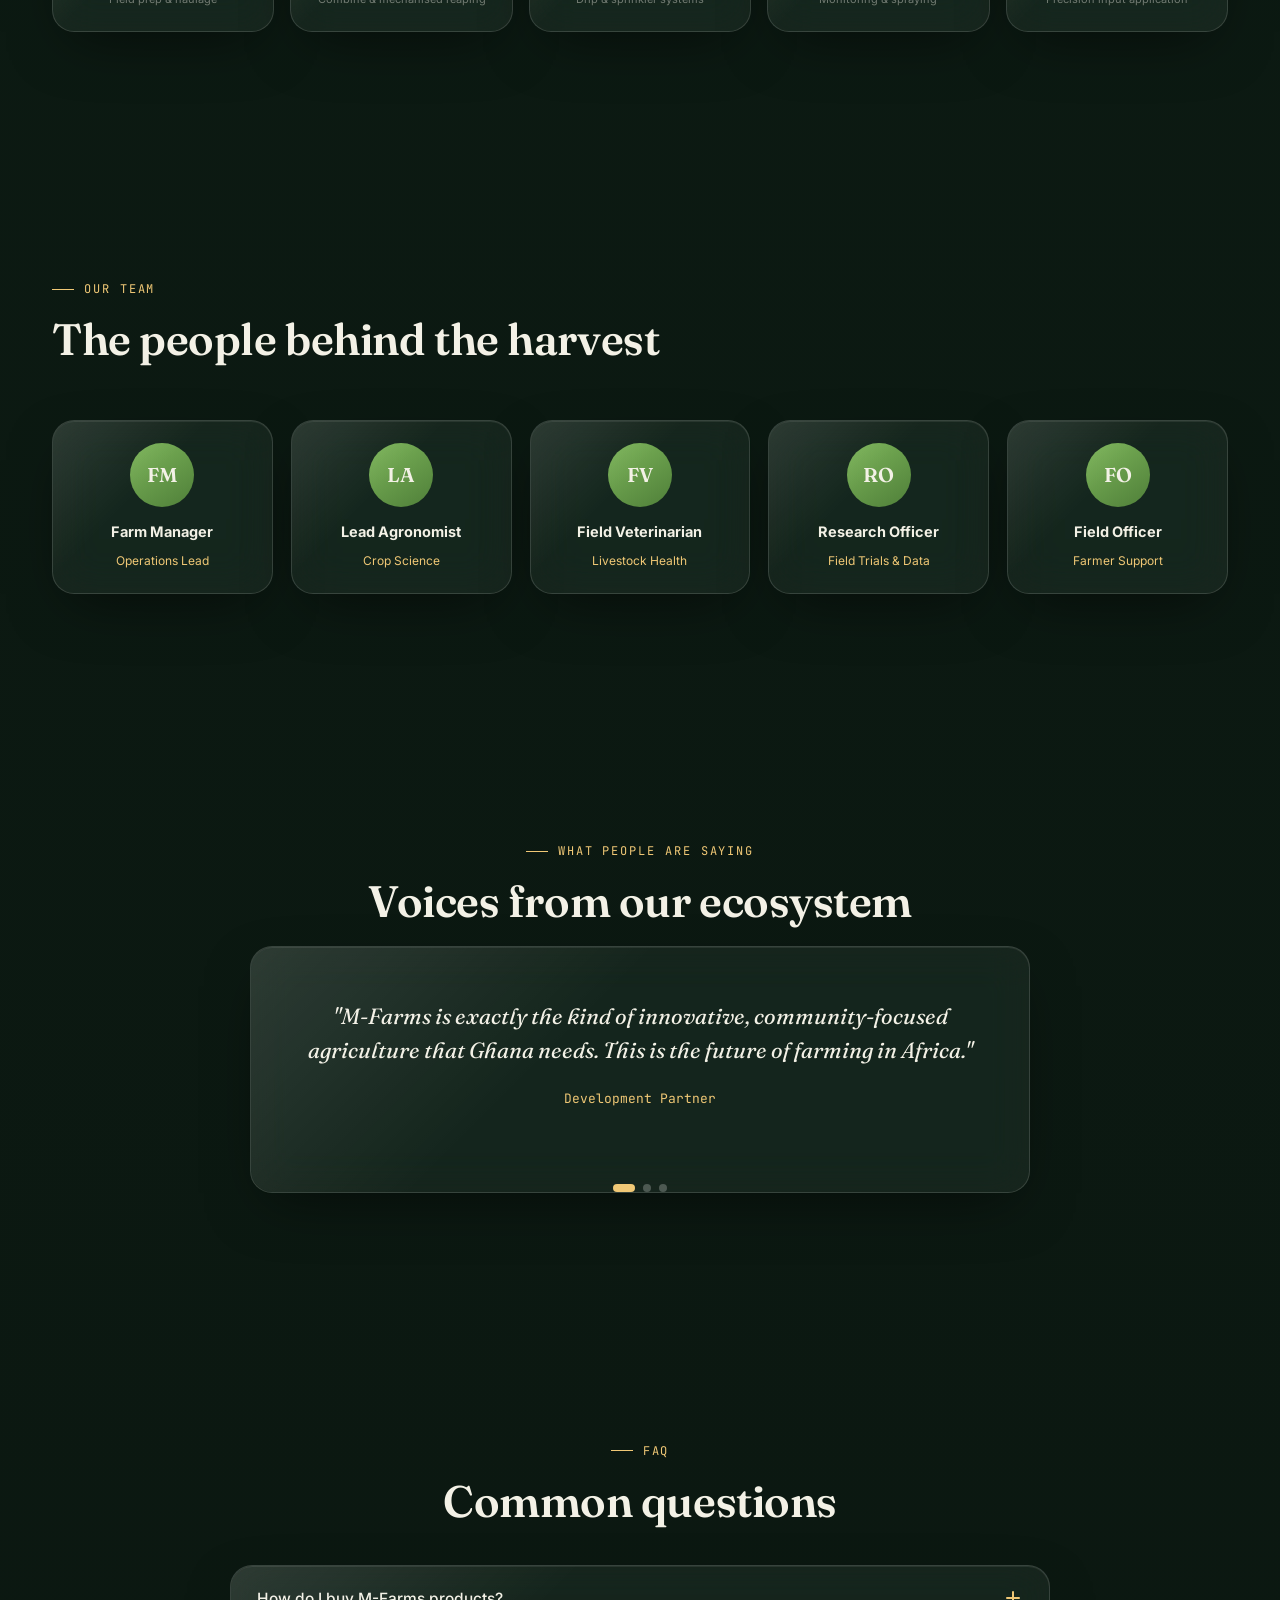
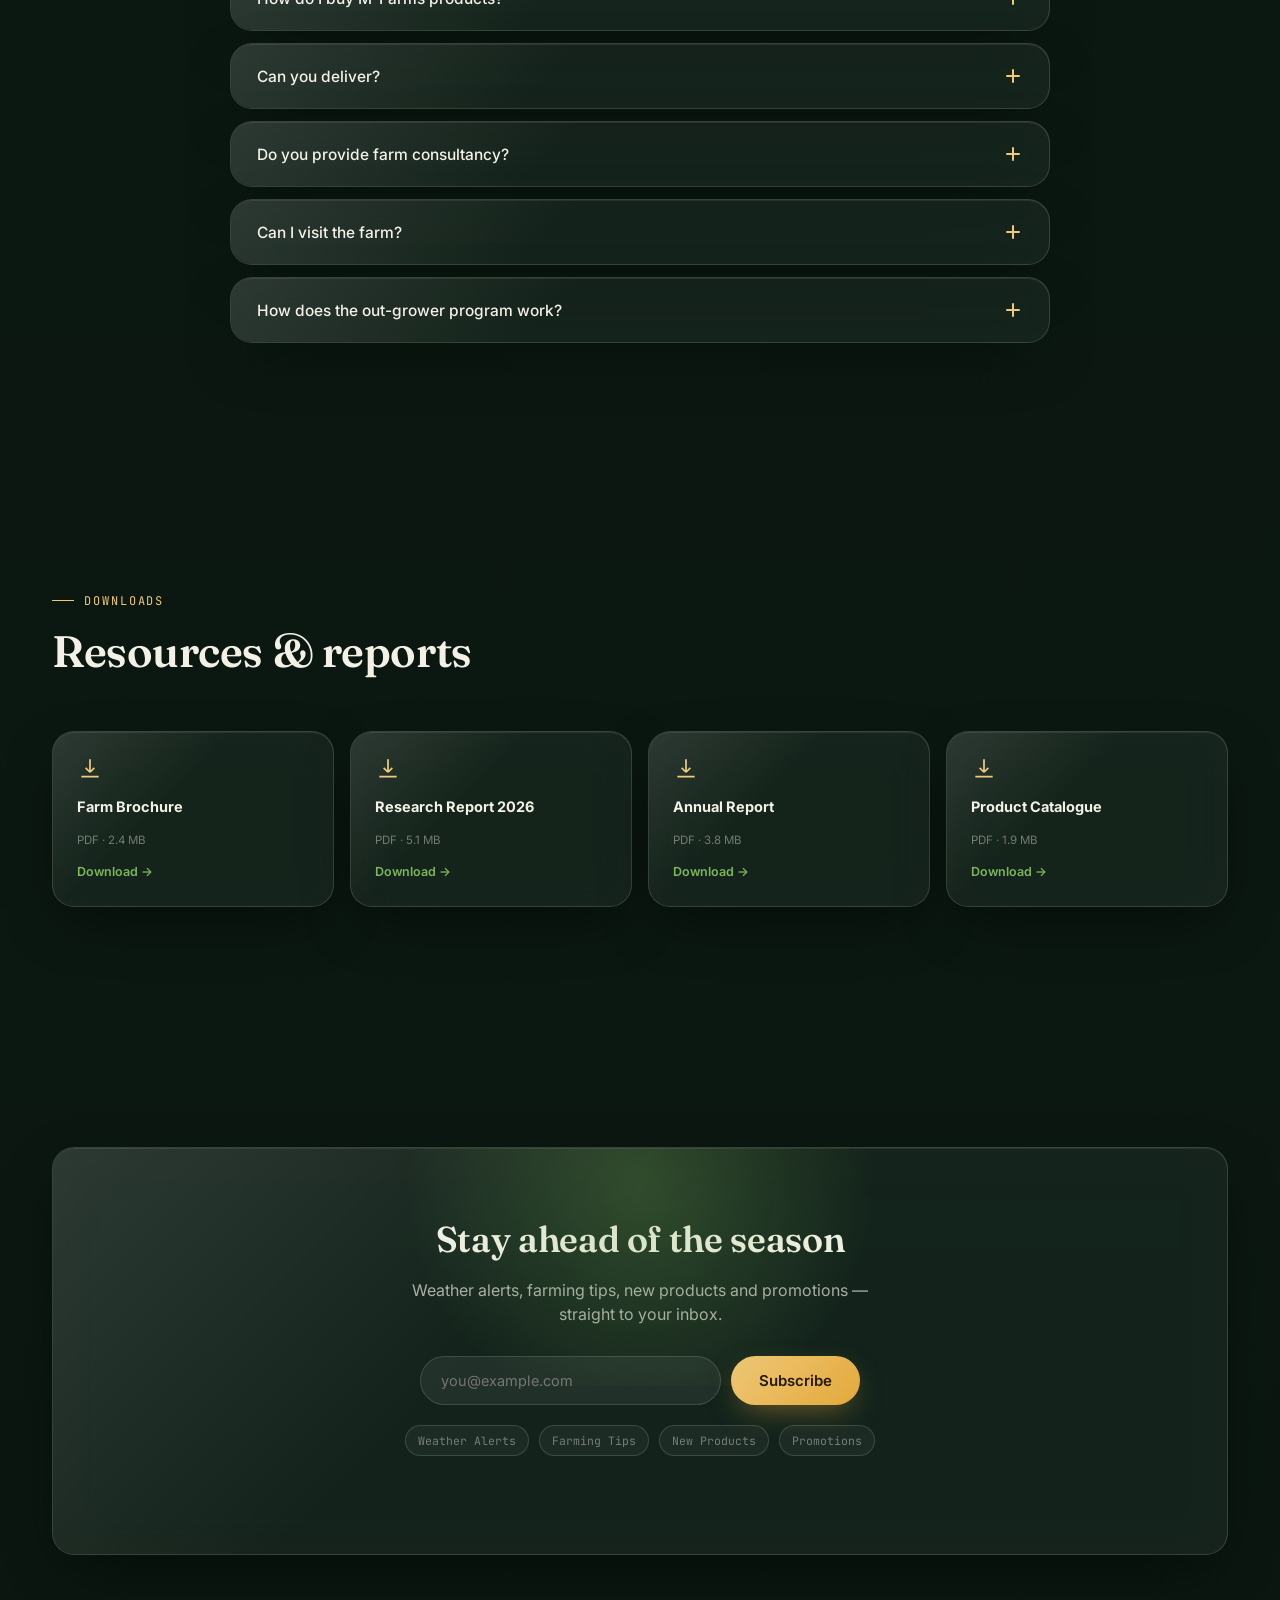
==== commit 34567600: "adding sitemap.xml and robots.txt files and adjusting meta rags and description for better SEO" ====
--- a/index.html
+++ b/index.html
@@ -3,12 +3,40 @@
 <head>
 <meta charset="UTF-8">
 <meta name="viewport" content="width=device-width, initial-scale=1.0">
+
+<!-- Google AdSense -->
+<meta name="google-adsense-account" content="ca-pub-9702535477307774">
+<script async src="https://pagead2.googlesyndication.com/pagead/js/adsbygoogle.js?client=ca-pub-9702535477307774"
+     crossorigin="anonymous"></script>
+
 <title>M-Farms — Growing Africa's Future, Naturally.</title>
 <link rel="apple-touch-icon" sizes="180x180" href="img/favicon_io/apple-touch-icon.png">
 <link rel="icon" type="image/png" sizes="32x32" href="img/favicon_io/favicon-32x32.png">
 <link rel="icon" type="image/png" sizes="16x16" href="img/favicon_io/favicon-16x16.png">
 <link rel="manifest" href="img/favicon_io/site.webmanifest">
-<meta name="description" content="M-Farms integrates smart farming, eco villages, and agri tourism to build prosperous, food-secure African communities.">
+<meta name="description" content="M-Farms integrates smart farming, eco villages and agri tourism to build food-secure African communities, with out-grower programs, farm consultancy and fresh produce from Accra, Ghana.">
+<link rel="canonical" href="https://marvini--farms.web.app/">
+<meta property="og:type" content="website">
+<meta property="og:title" content="M-Farms — Growing Africa's Future, Naturally.">
+<meta property="og:description" content="Smart farming, eco villages, and agri tourism building prosperous, food-secure African communities.">
+<meta property="og:url" content="https://marvini--farms.web.app/">
+<meta property="og:site_name" content="M-Farms">
+<meta property="og:image" content="https://marvini--farms.web.app/img/logos/M-Farms1.png">
+<meta name="twitter:card" content="summary">
+<script type="application/ld+json">
+{
+  "@context": "https://schema.org",
+  "@type": "Organization",
+  "name": "M-Farms",
+  "url": "https://marvini--farms.web.app/",
+  "logo": "https://marvini--farms.web.app/img/logos/M-Farms1.png",
+  "description": "M-Farms integrates smart farming, eco villages, and agri tourism to build prosperous, food-secure African communities.",
+  "parentOrganization": { "@type": "Organization", "name": "Marvini Elite Enterprises", "url": "https://marvini-elite-enterprises.web.app/" },
+  "email": "info@marvinielite.com",
+  "areaServed": "GH",
+  "address": { "@type": "PostalAddress", "addressLocality": "Accra", "addressCountry": "GH" }
+}
+</script>
 <link rel="preconnect" href="https://fonts.googleapis.com">
 <link rel="preconnect" href="https://fonts.gstatic.com" crossorigin>
 <link href="https://fonts.googleapis.com/css2?family=Fraunces:ital,opsz,wght@0,9..144,300;0,9..144,450;0,9..144,600;0,9..144,700;1,9..144,500&family=Inter:wght@300;400;500;600;700&family=JetBrains+Mono:wght@400;500;600&display=swap" rel="stylesheet">
@@ -607,12 +635,10 @@
     </a>
     <nav>
       <ul>
-        <li><a href="#about">About</a></li>
-        <li><a href="#weather">Weather</a></li>
+        <li><a href="#about">About</a></li> 
         <li><a href="#services">Services</a></li>
-        <li><a href="#pillars">Pillars</a></li>
         <li><a href="#gallery">Gallery</a></li>
-        <li><a href="#blog">Blog</a></li>
+        <li><a href="news.html">News</a></li>
         <li><a href="#faq">FAQ</a></li>
         <li class="nav-drop" id="subDrop">
           <a href="#" id="subDropTrigger">Networks
@@ -637,12 +663,11 @@
 
 <!-- ============ MOBILE NAV ============ -->
 <div id="mobileNav" class="glass" style="position:fixed;top:88px;right:24px;left:24px;z-index:99;display:none;padding:14px;border-radius:20px;flex-direction:column;gap:4px">
+  <a href="index.html" style="padding:12px 14px">Home</a>
   <a href="#about" style="padding:12px 14px">About</a>
-  <a href="#weather" style="padding:12px 14px">Weather</a>
   <a href="#services" style="padding:12px 14px">Services</a>
-  <a href="#pillars" style="padding:12px 14px">Pillars</a>
-  <a href="#gallery" style="padding:12px 14px">Gallery</a>
-  <a href="#blog" style="padding:12px 14px">Blog</a>
+    <a href="#gallery" style="padding:12px 14px">Gallery</a>
+  <a href="news.html" style="padding:12px 14px">News</a>
   <a href="#faq" style="padding:12px 14px">FAQ</a>
   <a href="#contact" style="padding:12px 14px">Contact</a>
   <div style="padding:12px 14px;font-size:11px;letter-spacing:.08em;text-transform:uppercase;color:var(--ink-faint)">Networks </div>
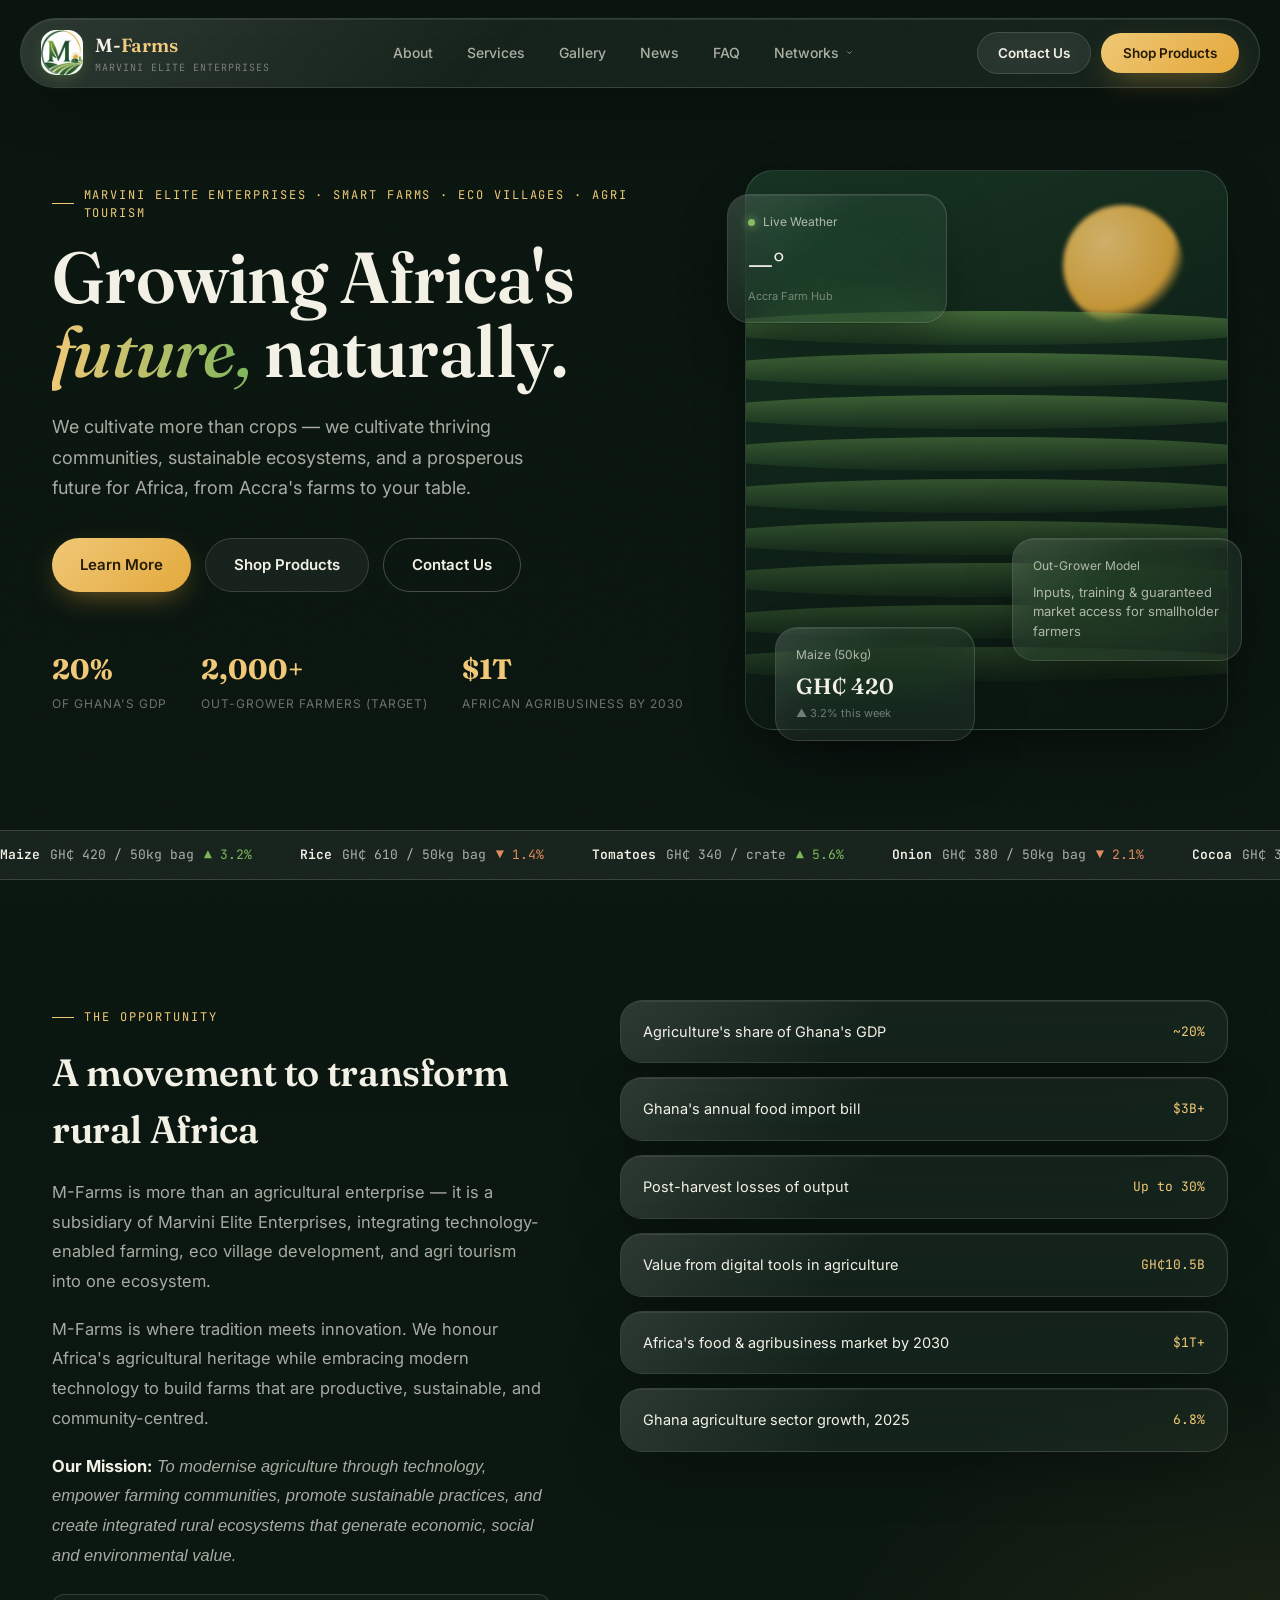
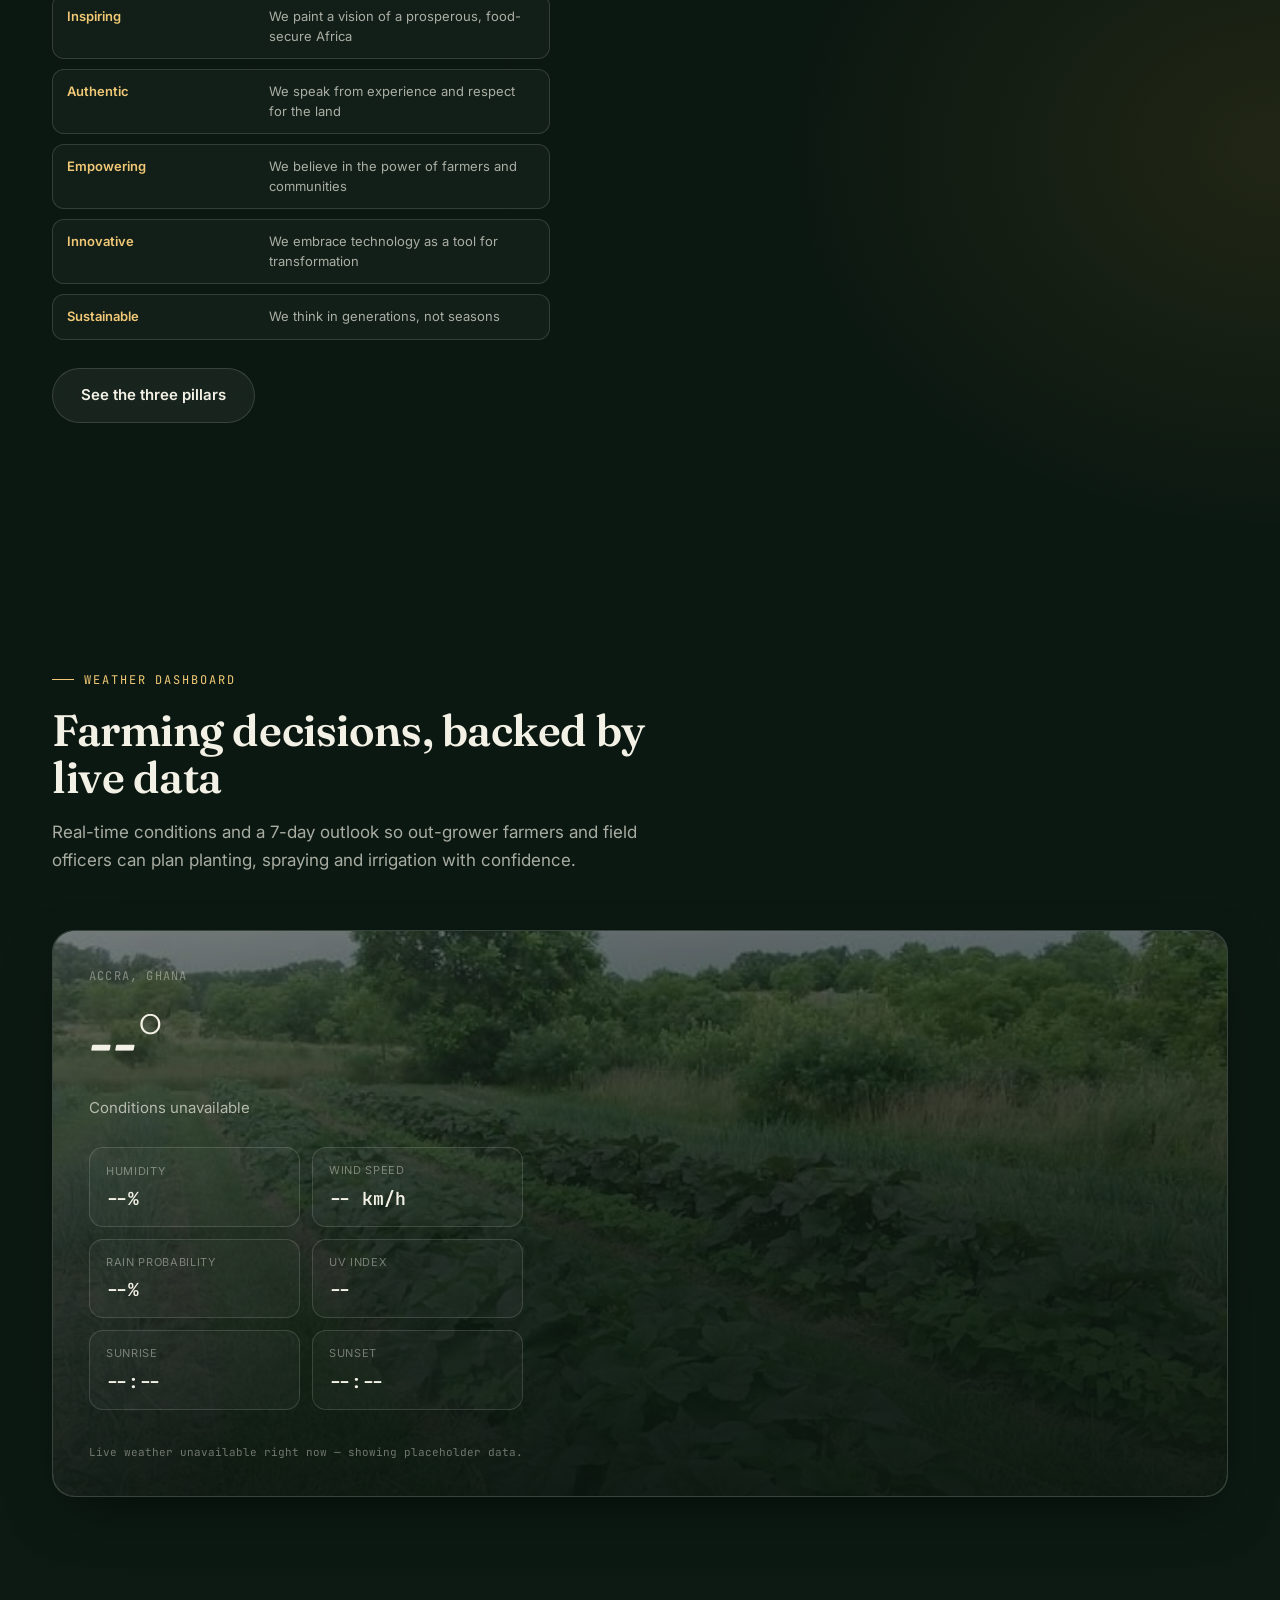
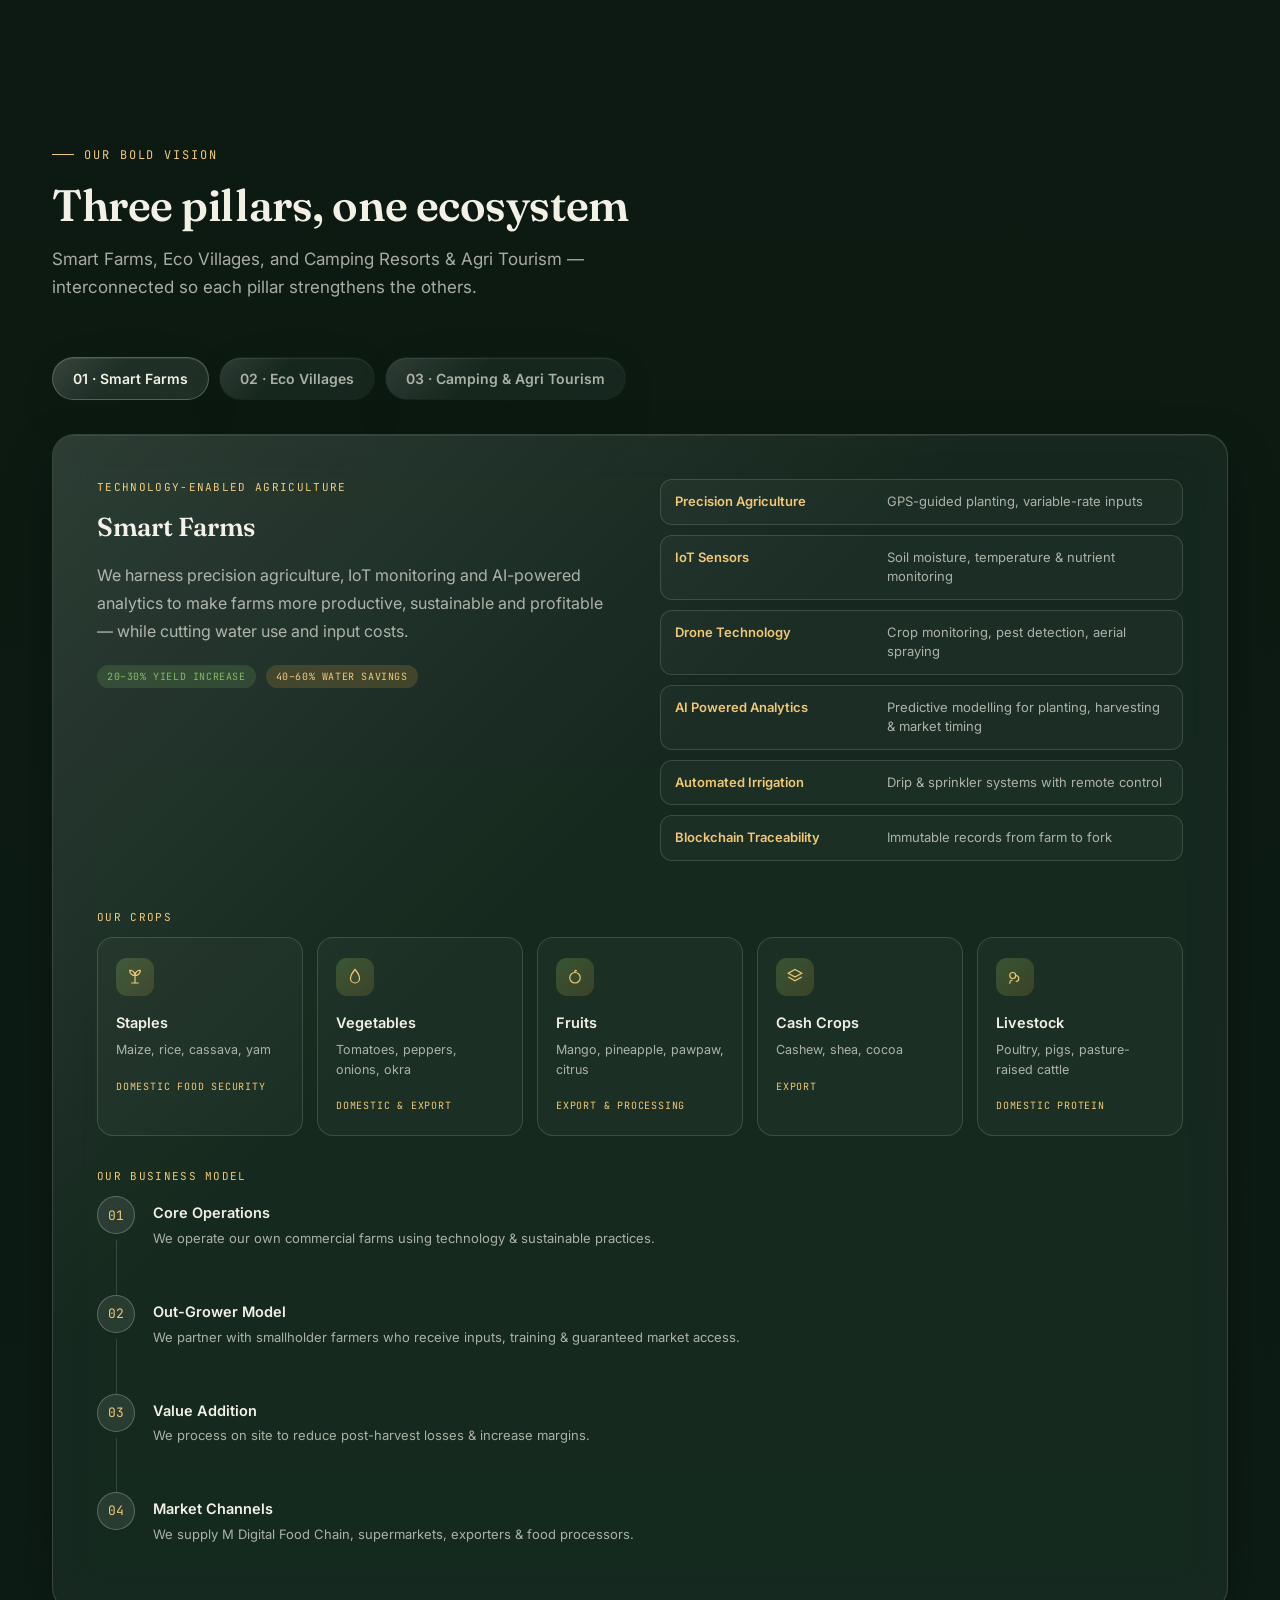
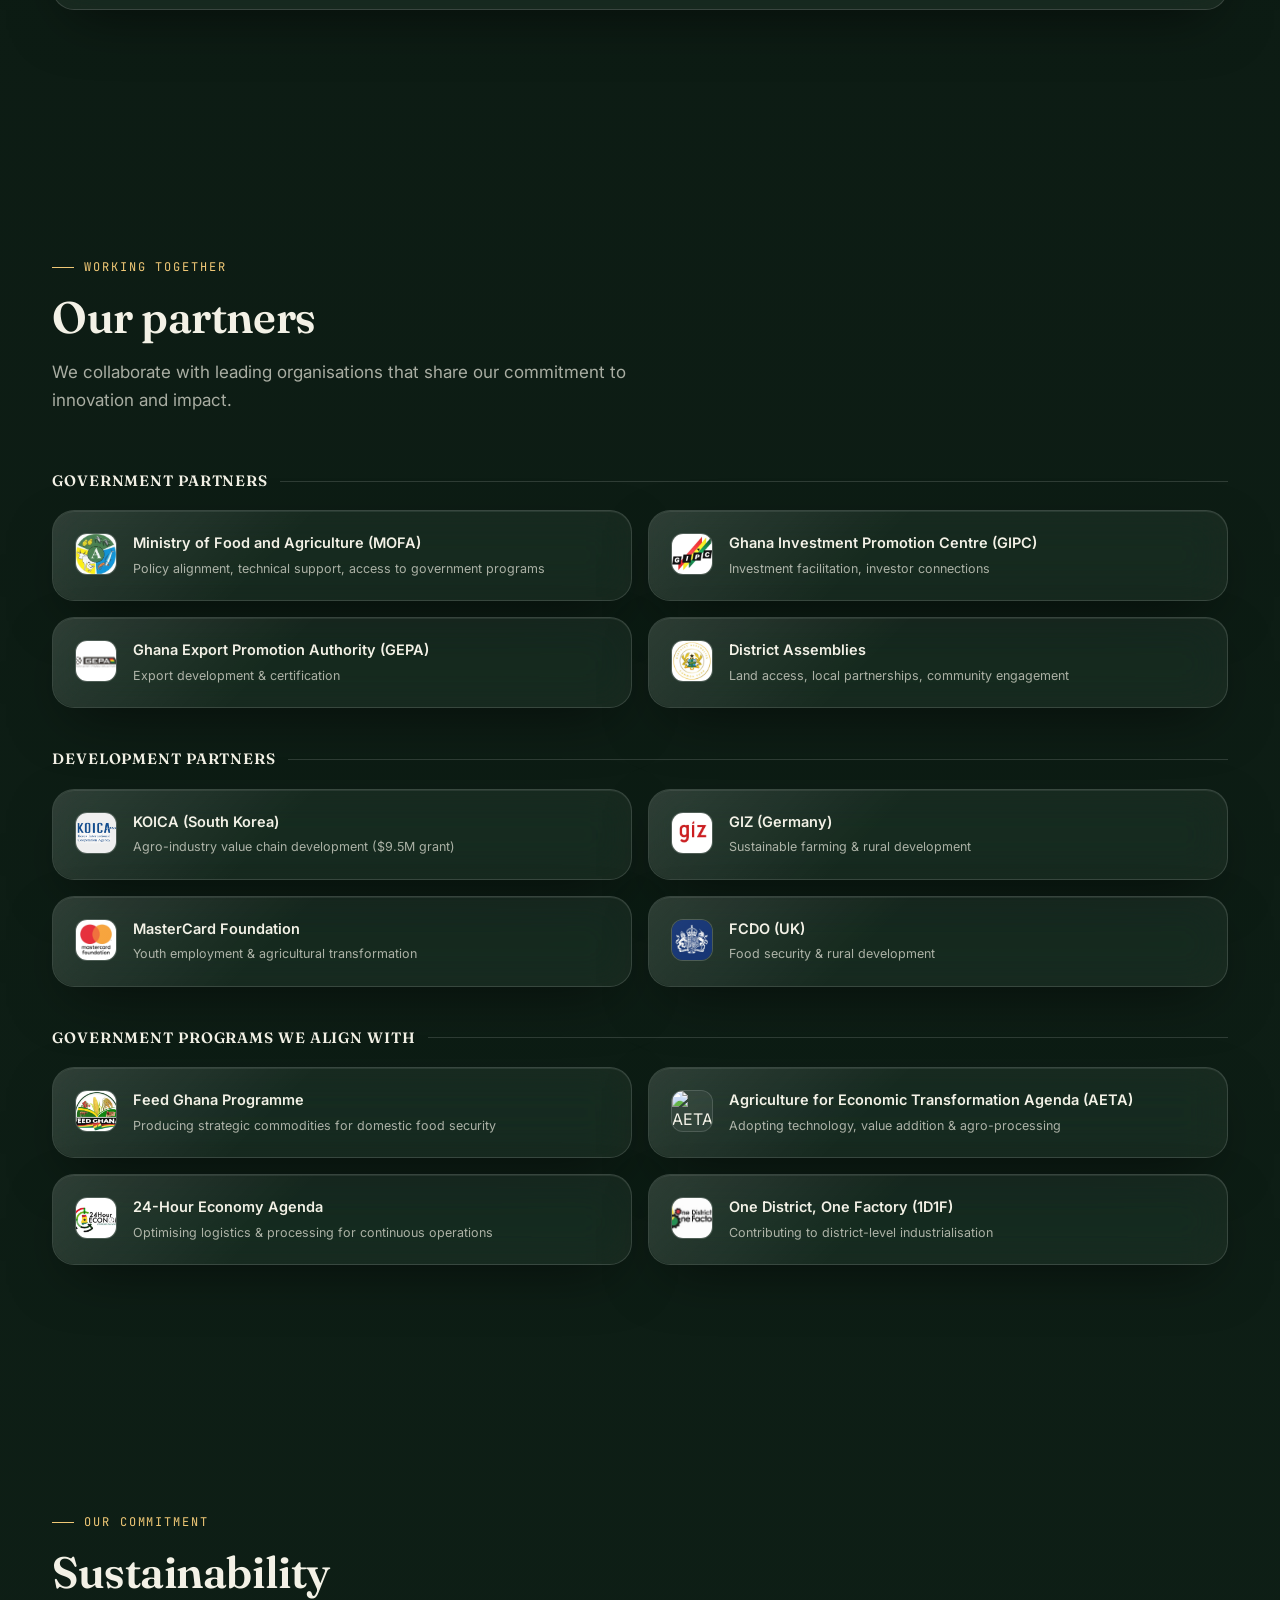
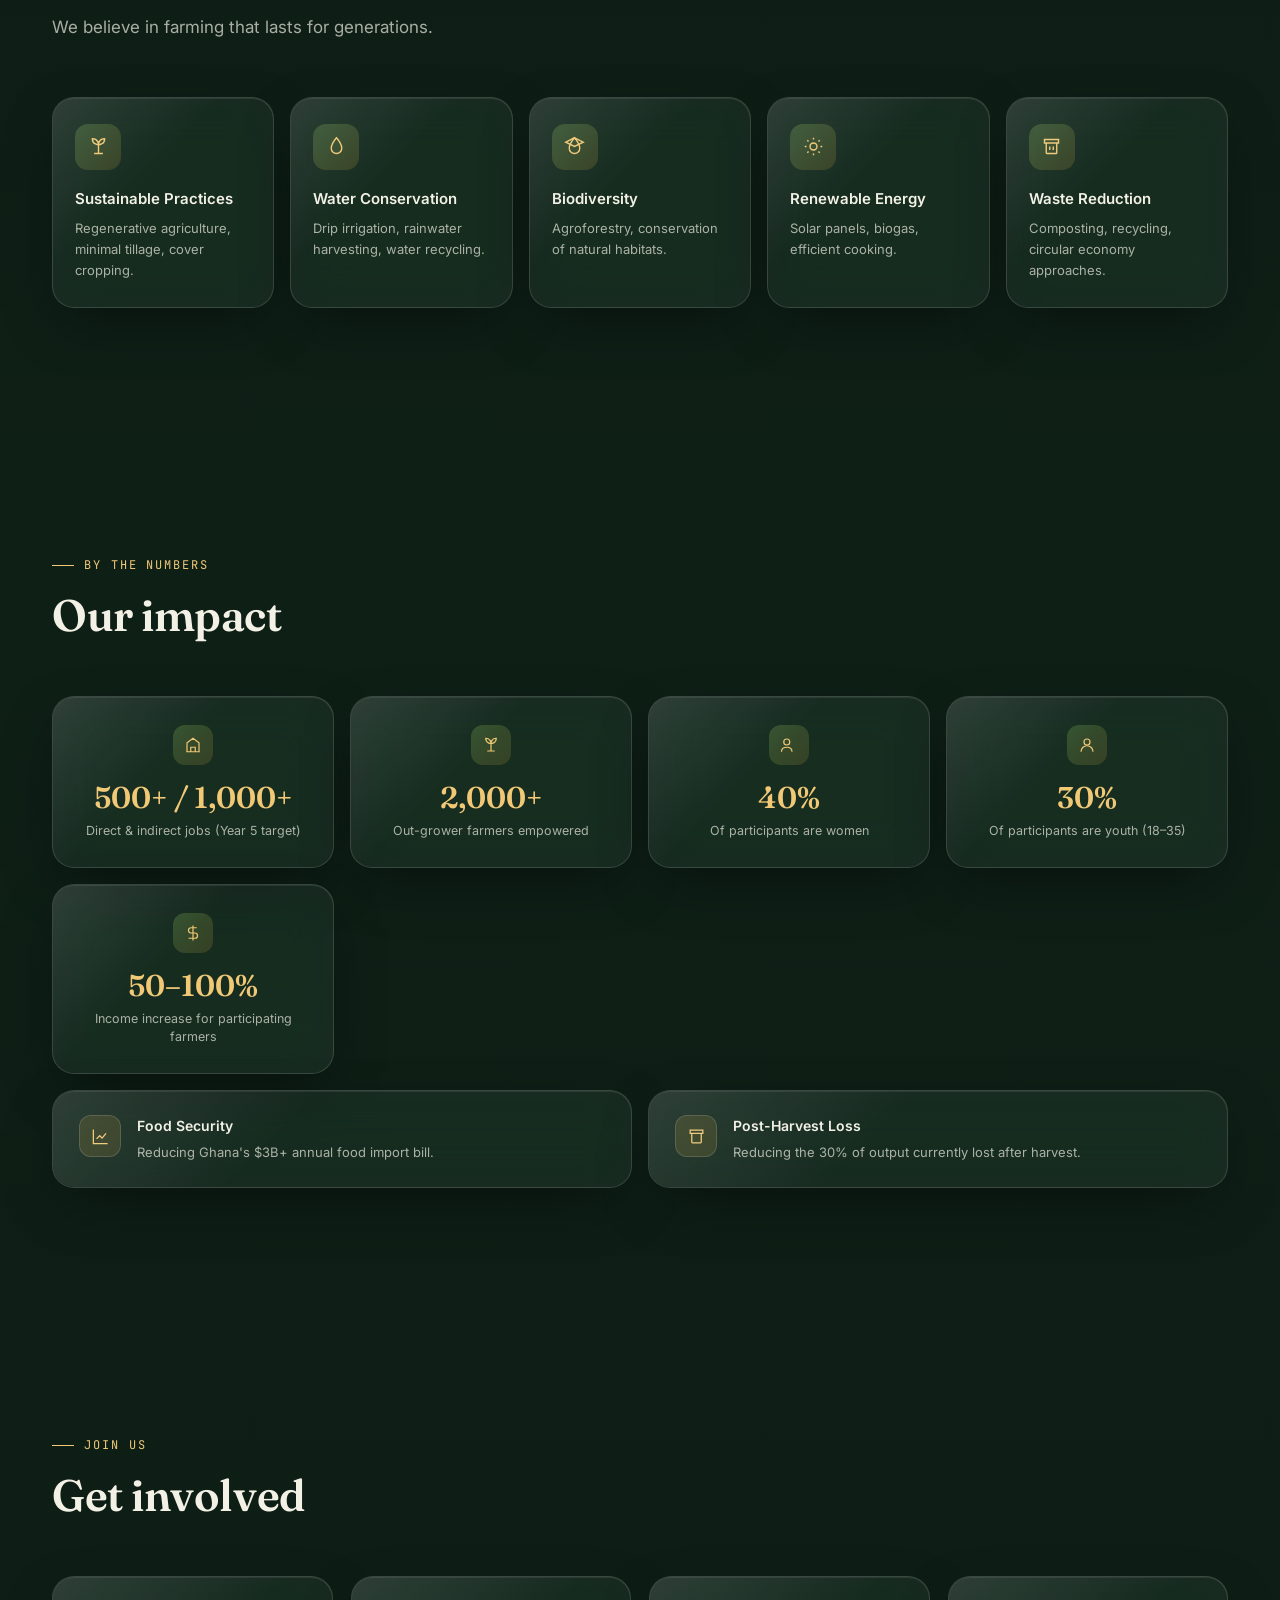
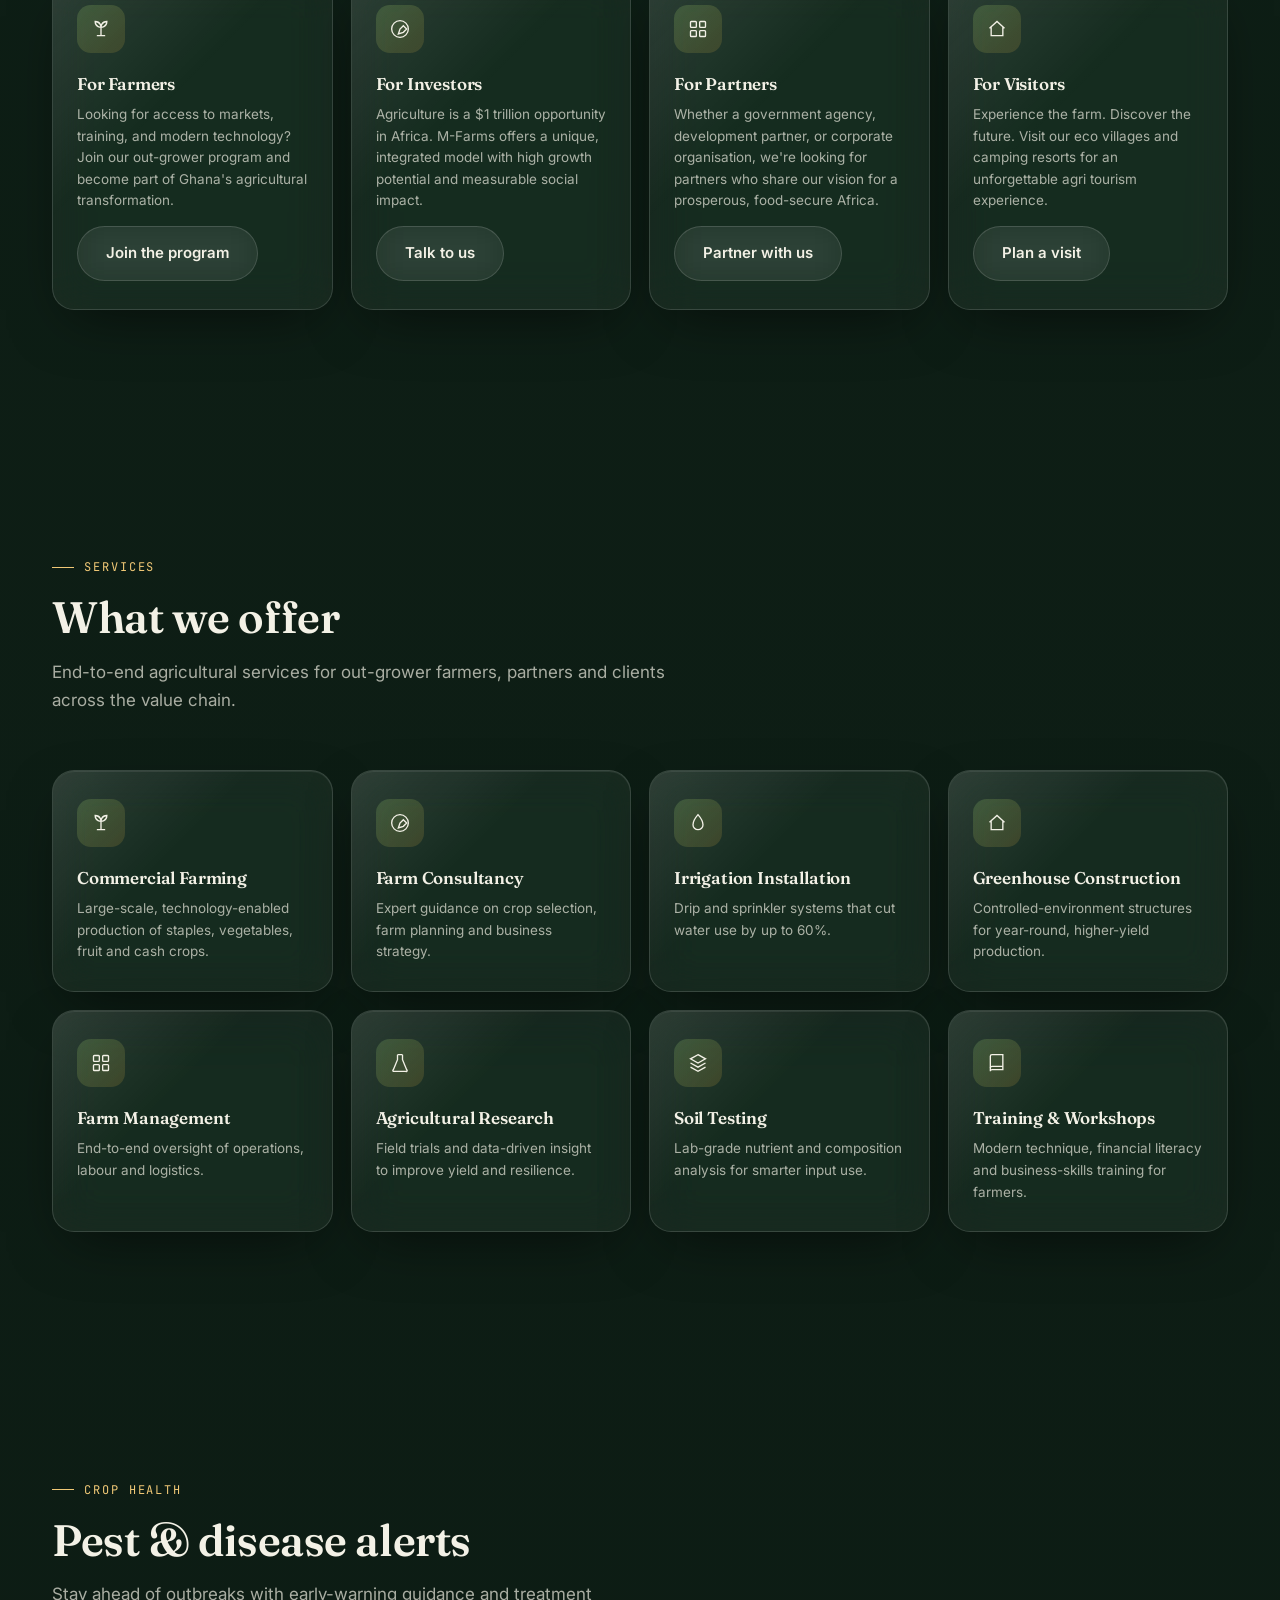
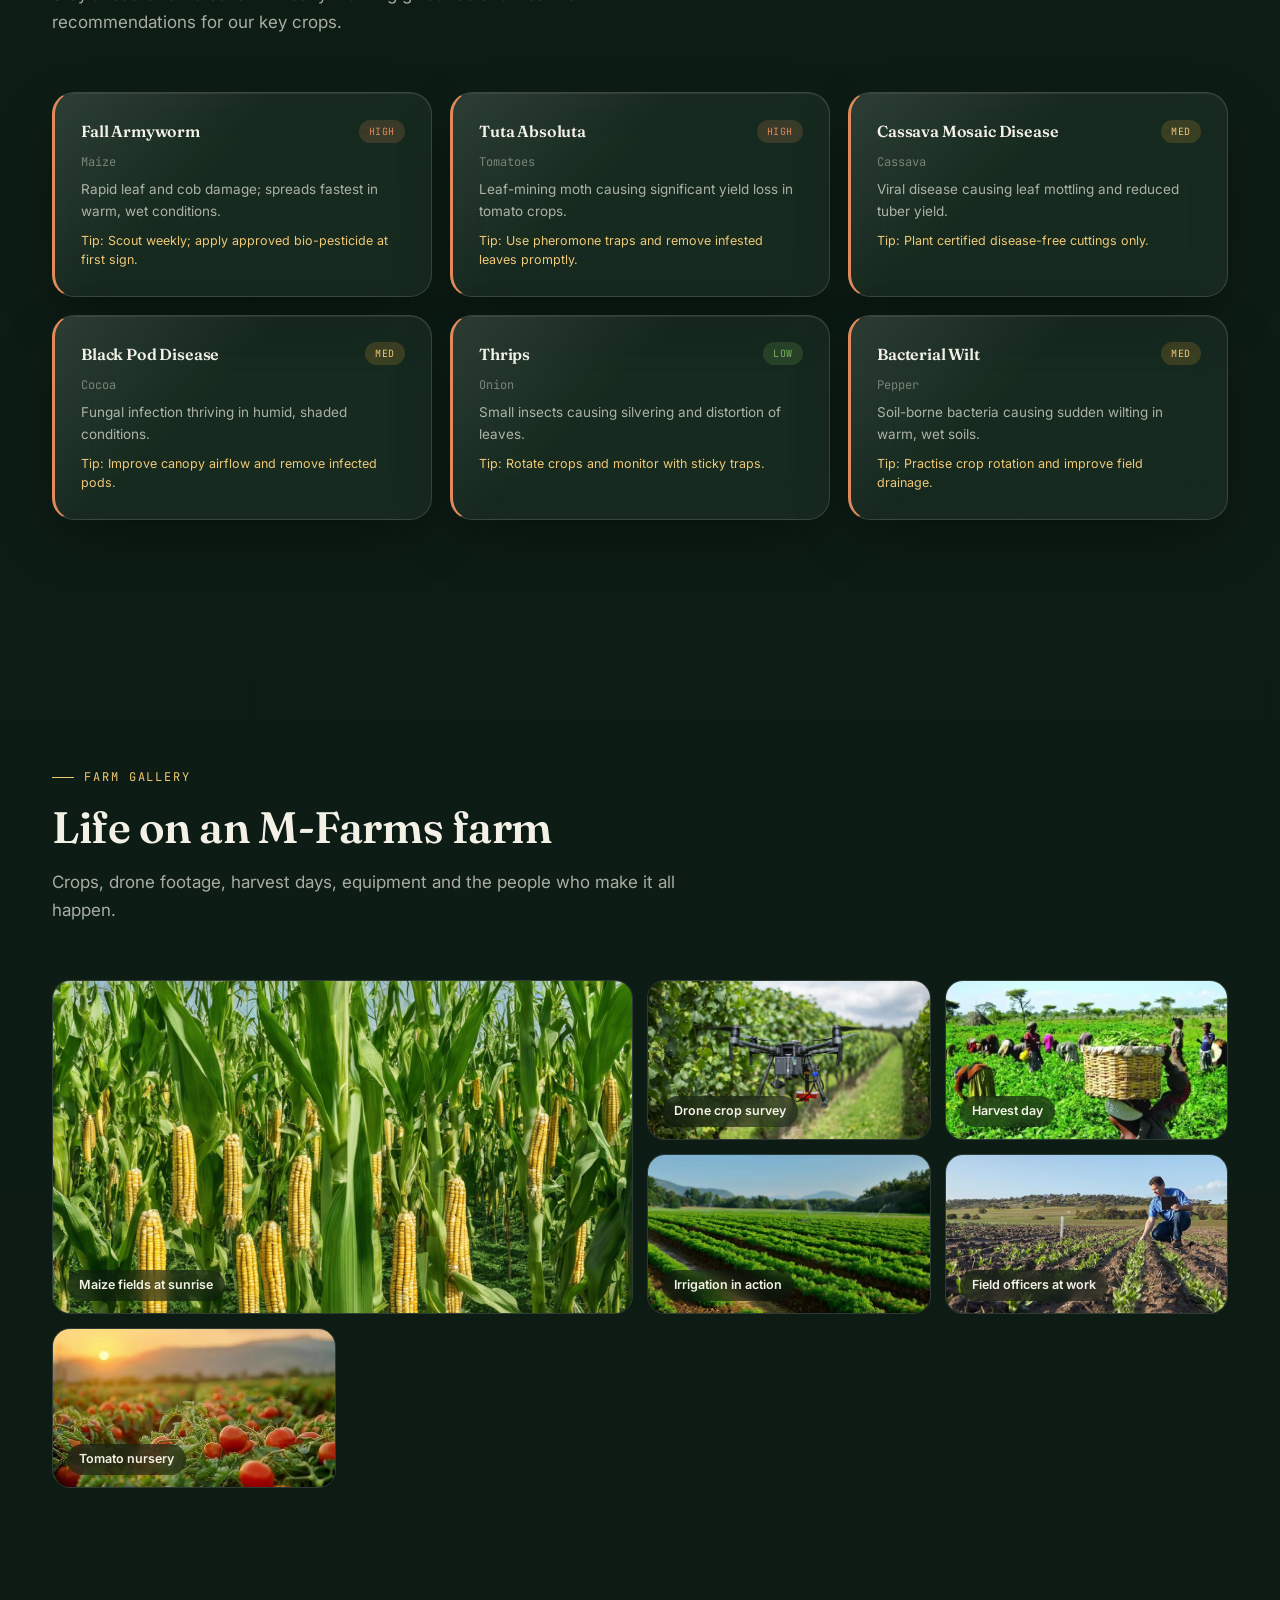
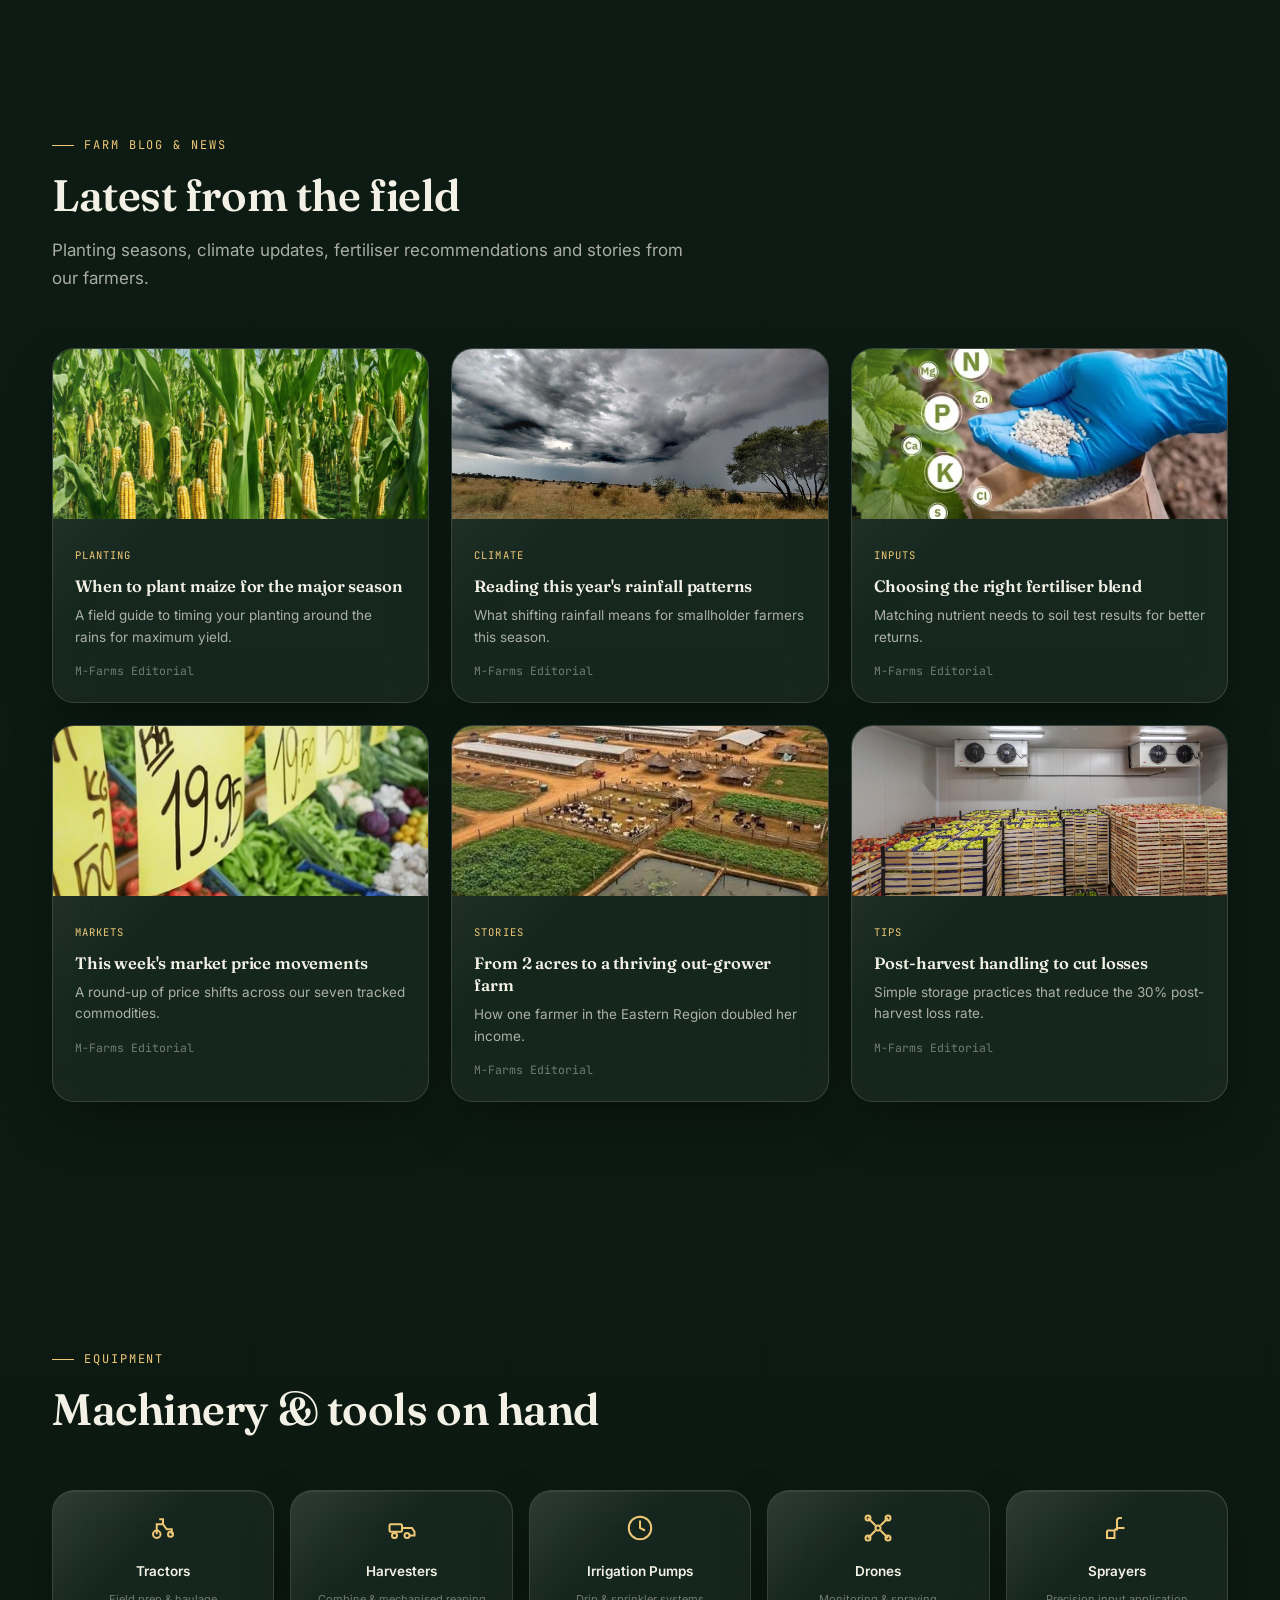
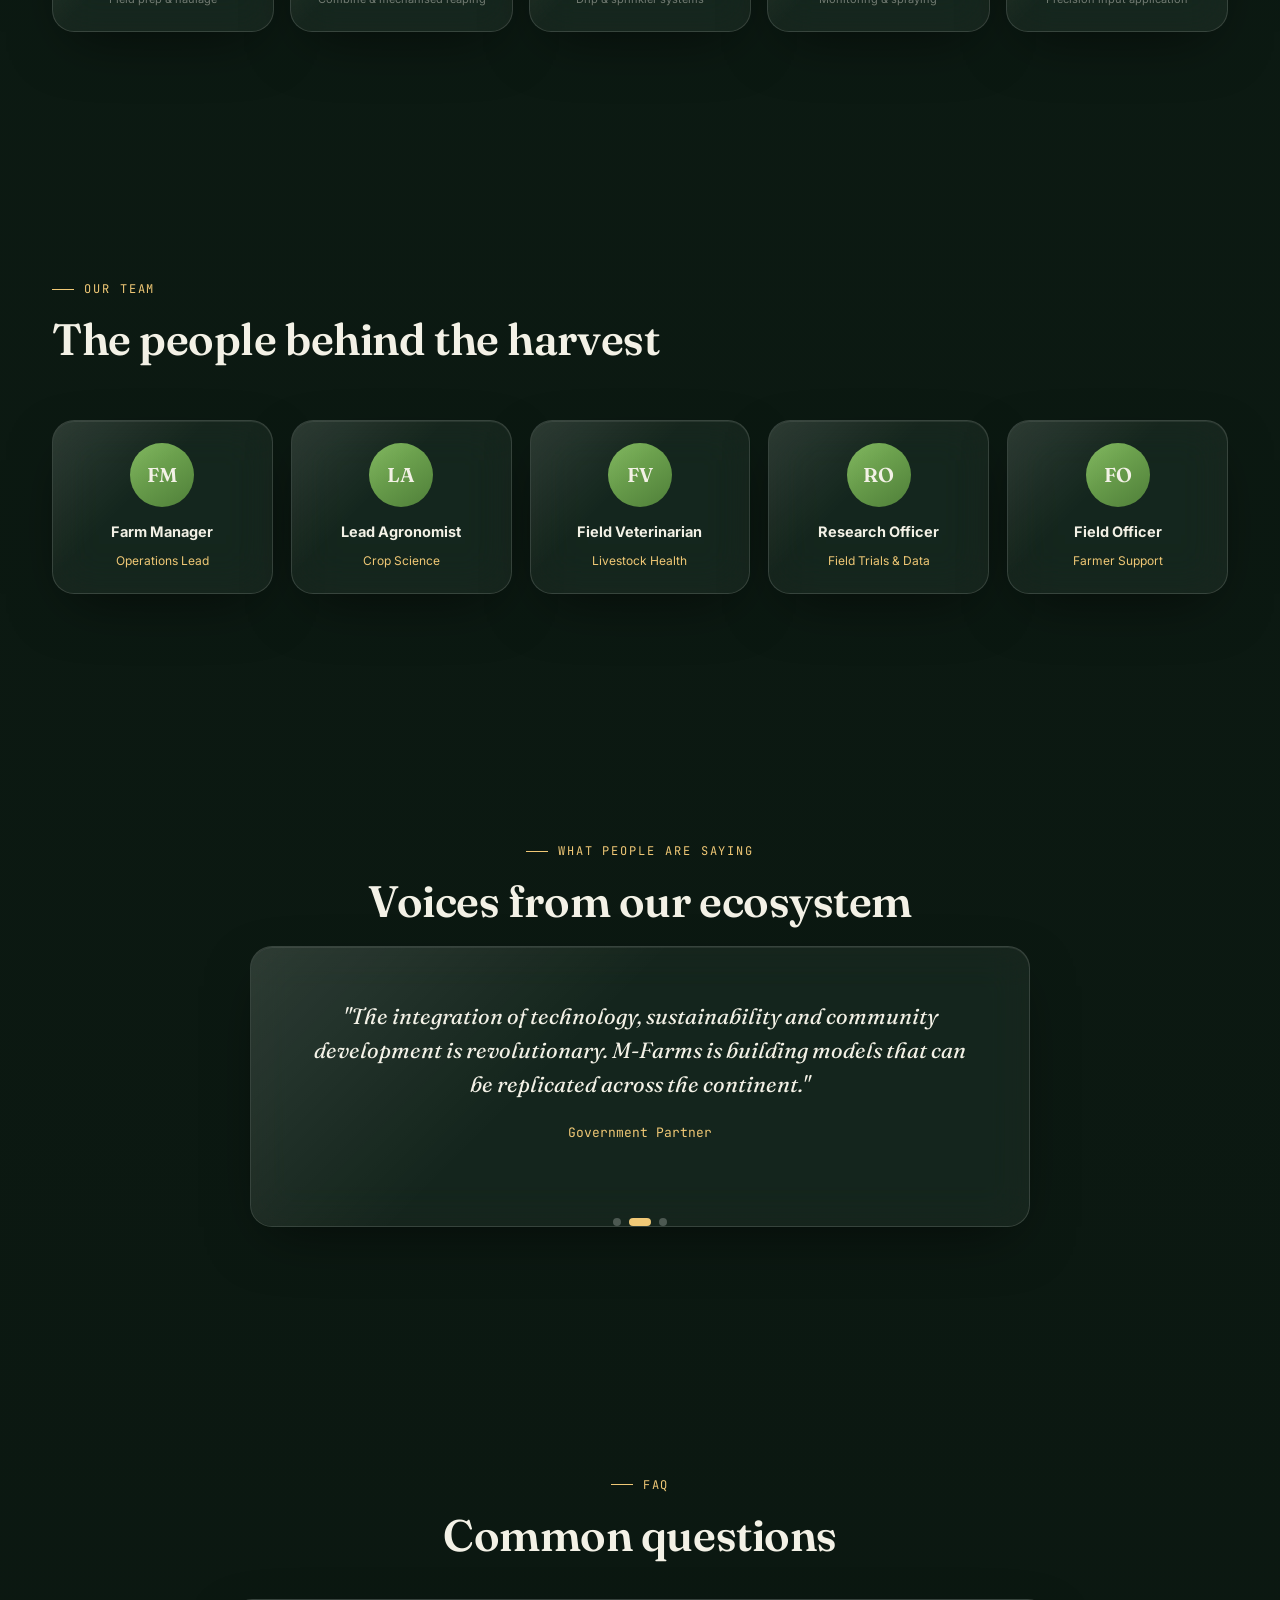
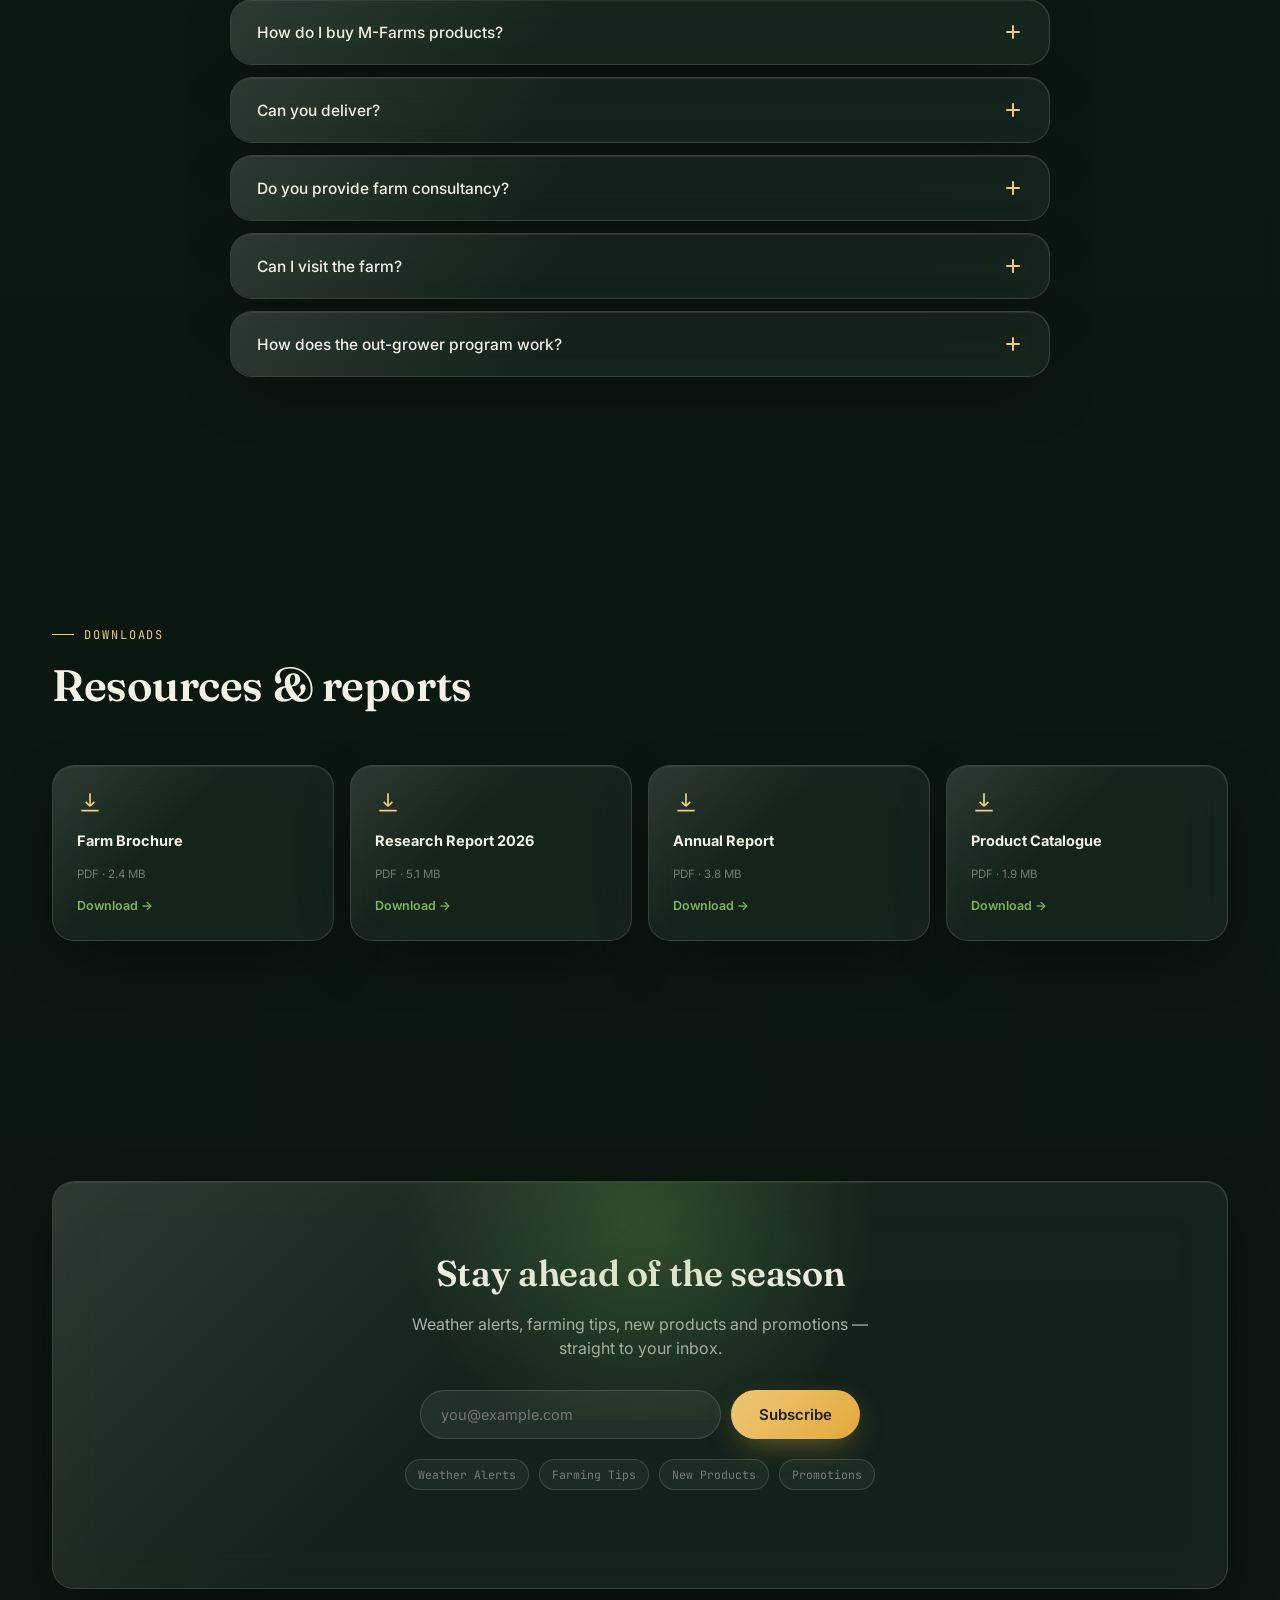
==== commit d710404a: "adding social media links and changing broken links like 'href='#' to live links" ====
--- a/index.html
+++ b/index.html
@@ -641,13 +641,13 @@
         <li><a href="news.html">News</a></li>
         <li><a href="#faq">FAQ</a></li>
         <li class="nav-drop" id="subDrop">
-          <a href="#" id="subDropTrigger">Networks
+          <a href="https://marvini-events-and-festivals.web.app" id="subDropTrigger">Networks
             <svg class="caret" viewBox="0 0 24 24"><path d="m6 9 6 6 6-6"/></svg>
           </a>
           <div class="nav-drop-menu glass">
             <a href="https://marvini-elite-enterprises.web.app/" target="_blank" rel="noopener"><img src="img/logos/marvini_elite_enterprise_logo1.png" alt="">Marvini Elite Enterprises</a>
             <a href="https://marvini-digital-food-chain.web.app/" target="_blank" rel="noopener"><img src="img/logos/M-Digital Food Chain-1.png" alt="">M-Digital Food Chain</a>
-            <a href="#" target="_blank" rel="noopener"><img src="img/logos/M-Events & Festivals1.png" alt="">M-Events &amp; Festivals</a>
+            <a href="https://marvini-events-and-festivals.web.app" target="_blank" rel="noopener"><img src="img/logos/M-Events & Festivals1.png" alt="">M-Events &amp; Festivals</a>
             <a href="https://marvini-elite-enterprises.web.app/consultancy-training" target="_blank" rel="noopener"><img src="img/logos/M-Consultancy & Training1.png" alt="">M-Consultancy &amp; Training</a>
           </div>
         </li>
@@ -673,7 +673,7 @@
   <div style="padding:12px 14px;font-size:11px;letter-spacing:.08em;text-transform:uppercase;color:var(--ink-faint)">Networks </div>
   <a href="https://marvini-elite-enterprises.web.app/" target="_blank" rel="noopener" style="padding:10px 14px 10px 24px;font-size:13.5px">Marvini Elite Enterprises</a>
   <a href="https://marvini-digital-food-chain.web.app/" target="_blank" rel="noopener" style="padding:10px 14px 10px 24px;font-size:13.5px">M-Digital Food Chain</a>
-  <a href="#" target="_blank" rel="noopener" style="padding:10px 14px 10px 24px;font-size:13.5px">M-Events &amp; Festivals</a>
+  <a href="https://marvini-events-and-festivals.web.app" target="_blank" rel="noopener" style="padding:10px 14px 10px 24px;font-size:13.5px">M-Events &amp; Festivals</a>
   <a href="https://marvini-elite-enterprises.web.app/consultancy-training" target="_blank" rel="noopener" style="padding:10px 14px 10px 24px;font-size:13.5px">M-Consultancy &amp; Training</a>
 </div>
 
@@ -1324,7 +1324,7 @@
             </div>
           </div>
         </div>
-        <a href="https://wa.me/000000000000" class="whatsapp-btn" target="_blank" rel="noopener">
+        <a href="https://wa.me/0208818137" class="whatsapp-btn" target="_blank" rel="noopener">
           <svg class="icon" viewBox="0 0 24 24" stroke="#fff"><path d="M21 11.5a8.38 8.38 0 0 1-.9 3.8 8.5 8.5 0 0 1-7.6 4.7 8.38 8.38 0 0 1-3.8-.9L3 21l1.9-5.7a8.38 8.38 0 0 1-.9-3.8 8.5 8.5 0 0 1 4.7-7.6 8.38 8.38 0 0 1 3.8-.9h.5a8.48 8.48 0 0 1 8 8v.5Z"/></svg>
           Chat on WhatsApp
         </a>
@@ -1357,9 +1357,9 @@
         </a>
         <p>Growing Africa's future, naturally — smart farming, eco villages and agri tourism integrated into one ecosystem.</p>
         <div class="social-row" style="margin-top:18px">
-          <a href="#" aria-label="Facebook"><svg class="icon" width="16" height="16" viewBox="0 0 24 24" stroke="var(--ink)"><path d="M18 2h-3a5 5 0 0 0-5 5v3H7v4h3v8h4v-8h3l1-4h-4V7a1 1 0 0 1 1-1h3Z"/></svg></a>
-          <a href="#" aria-label="Instagram"><svg class="icon" width="16" height="16" viewBox="0 0 24 24" stroke="var(--ink)"><rect x="2" y="2" width="20" height="20" rx="5"/><circle cx="12" cy="12" r="4"/><circle cx="17.5" cy="6.5" r="1"/></svg></a>
-          <a href="#" aria-label="Twitter/X"><svg class="icon" width="16" height="16" viewBox="0 0 24 24" stroke="var(--ink)"><path d="m4 4 16 16M20 4 4 20"/></svg></a>
+          <a href="https://web.facebook.com/profile.php?id=61592305614203" aria-label="Facebook"><svg class="icon" width="16" height="16" viewBox="0 0 24 24" stroke="var(--ink)"><path d="M18 2h-3a5 5 0 0 0-5 5v3H7v4h3v8h4v-8h3l1-4h-4V7a1 1 0 0 1 1-1h3Z"/></svg></a>
+          <a href="https://www.instagram.com/marvinielite26" aria-label="Instagram"><svg class="icon" width="16" height="16" viewBox="0 0 24 24" stroke="var(--ink)"><rect x="2" y="2" width="20" height="20" rx="5"/><circle cx="12" cy="12" r="4"/><circle cx="17.5" cy="6.5" r="1"/></svg></a>
+          <a href="https://x.com/Jmarvini" aria-label="Twitter/X"><svg class="icon" width="16" height="16" viewBox="0 0 24 24" stroke="var(--ink)"><path d="m4 4 16 16M20 4 4 20"/></svg></a>
         </div>
       </div>
       <div class="footer-col">
@@ -1388,7 +1388,7 @@
         <div class="subsidiary-list">
           <a href="https://marvini-elite-enterprises.web.app/" target="_blank" rel="noopener"><img class="sub-logo" src="img/logos/marvini_elite_enterprise_logo1.png" alt="Marvini Elite Enterprises logo"><span class="sub-name">Marvini Elite Enterprises</span></a>
           <a href="https://marvini-digital-food-chain.web.app/" target="_blank" rel="noopener"><img class="sub-logo" src="img/logos/M-Digital Food Chain-1.png" alt="M-Digital Food Chain logo"><span class="sub-name">M-Digital Food Chain</span></a>
-          <a href="#" target="_blank" rel="noopener"><img class="sub-logo" src="img/logos/M-Events & Festivals1.png" alt="M-Events & Festivals logo"><span class="sub-name">M-Events &amp; Festivals</span></a>
+          <a href="https://marvini-events-and-festivals.web.ap" target="_blank" rel="noopener"><img class="sub-logo" src="img/logos/M-Events & Festivals1.png" alt="M-Events & Festivals logo"><span class="sub-name">M-Events &amp; Festivals</span></a>
           <a href="https://marvini-elite-enterprises.web.app/consultancy-training" target="_blank" rel="noopener"><img class="sub-logo" src="img/logos/M-Consultancy & Training1.png" alt="M-Consultancy & Training logo"><span class="sub-name">M-Consultancy &amp; Training</span></a>
         </div>
       </div>
@@ -1685,8 +1685,8 @@
   dlGrid.innerHTML += `<div class="dl-card glass">
     <svg class="icon" viewBox="0 0 24 24" stroke="var(--gold-soft)"><path d="M12 3v12m0 0-4-4m4 4 4-4M4 19h16"/></svg>
     <h5>${d.name}</h5><span>${d.meta}</span>
-    <a href="#" class="dl-btn" onclick="return false">Download →</a>
-  </div>`;
+    <a href="https://marvini-events-and-festivals.web.ap" class="dl-btn" onclick="return false">Download →</a>
+  </div>`; 
 });
 
 /* ============ NEWSLETTER & CONTACT FORMS (client-side only) ============ */
